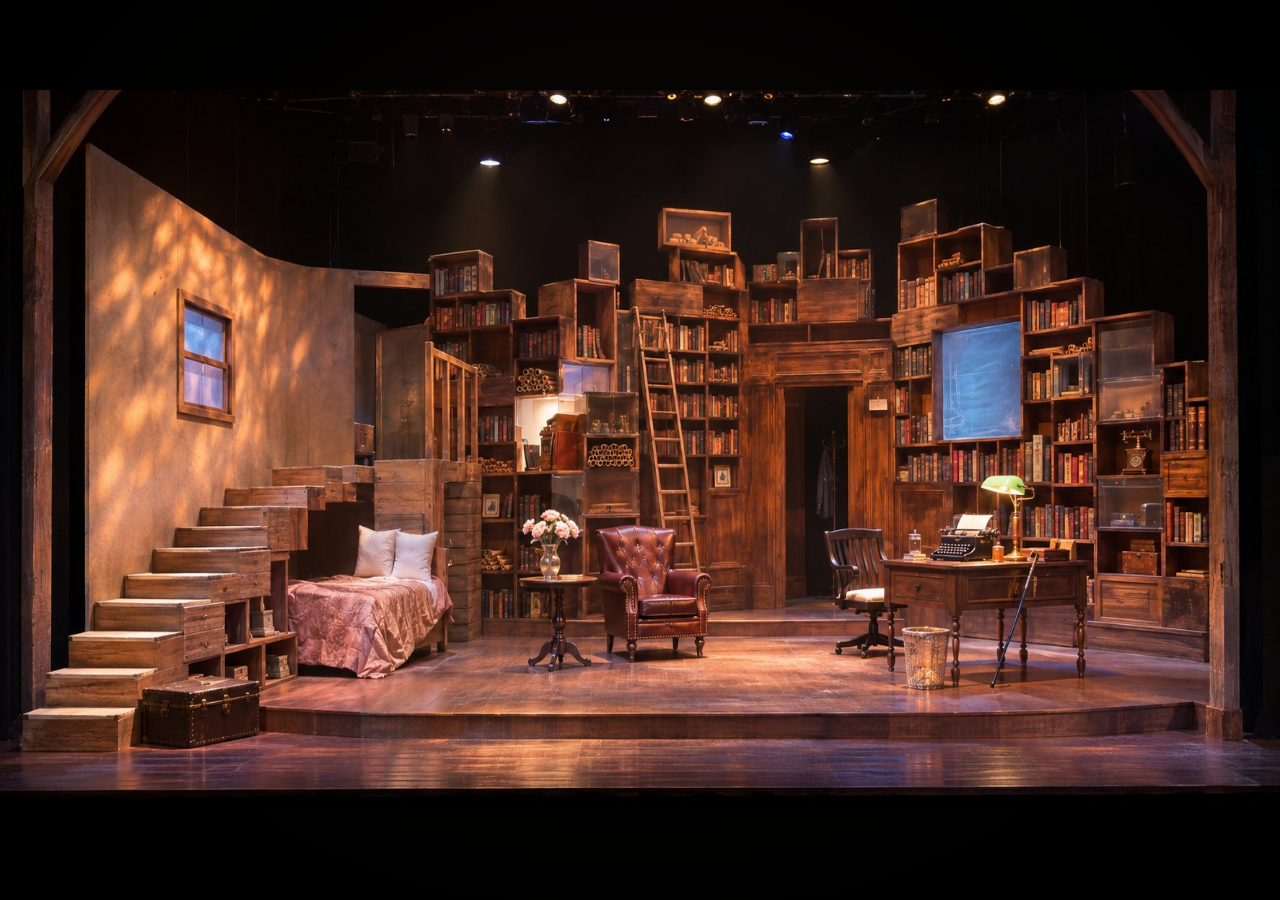
==== index.html @ aecd1854 "模块 05 废纸篓（零散幕后手记）：纸团展开动画 + 8 条手记" ====
<!DOCTYPE html>
<html lang="zh-CN">
<head>
<meta charset="UTF-8" />
<meta name="viewport" content="width=device-width, initial-scale=1.0" />
<title>Project Pineapple · 主舞台 — 《长腿叔叔》数字剧场</title>
<link rel="icon" href="data:," />
<style>
/* ============================================================
   Project Pineapple · 主舞台 Phase 2
   固定观众视角 · 16:9 · 底图 + 分层热点 + 统一模块容器
   默认画面与 Phase 1 完全一致（不改底图、构图、材质、灯光）
   ============================================================ */

* { margin: 0; padding: 0; box-sizing: border-box; }

html, body {
  width: 100%; height: 100%;
  background: #000; overflow: hidden;
  font-family: "Songti SC", "Noto Serif SC", Georgia, serif;
  -webkit-font-smoothing: antialiased;
}

#app {
  width: 100vw; height: 100vh;
  display: flex; align-items: center; justify-content: center;
  background: radial-gradient(ellipse at 50% 40%, #0a0705 0%, #000 75%);
}

#stage-viewport {
  position: relative;
  aspect-ratio: 16 / 9;
  width: min(100vw, calc(100vh * 16 / 9));
  height: min(100vh, calc(100vw * 9 / 16));
  overflow: hidden;
  background: #000;
  user-select: none;
}

/* ---------- 世界层：镜头推进的统一变换目标 ---------- */
#stage-world {
  position: absolute; inset: 0;
  transform-origin: 50% 50%;
  transition: transform 720ms cubic-bezier(.22, .61, .36, 1),
              filter 720ms ease;
  will-change: transform;
}
#stage-viewport.module-open #stage-world {
  transform: scale(1.32);
  filter: brightness(.68) saturate(.92);
}
/* 启用 2.5D 后：镜头推近交给 WebGL 着色器，避免与 CSS 缩放叠加 */
#stage-viewport.use-3d.module-open #stage-world { transform: none; }
#stage-viewport.no-3d .layer-base canvas { display: none !important; }

.layer { position: absolute; inset: 0; pointer-events: none; }
.layer-black { background: #000; }

/* ---------- L1 底图 + 2.5D 视差画布 ---------- */
.layer-base img,
.layer-base canvas {
  position: absolute; inset: 0;
  width: 100%; height: 100%; display: block;
  object-fit: fill; image-rendering: -webkit-optimize-contrast;
}
.layer-base canvas { display: none; }   /* WebGL 就绪后由 stage3d.js 显示 */

/* ---------- L2 氛围光效（极轻微，不改变整体色调） ---------- */
.ambient-flicker {
  position: absolute; inset: 0; opacity: 0;
  mix-blend-mode: screen;
  animation: lampBreath 7s ease-in-out infinite;
}
.flicker-warm {
  background: radial-gradient(ellipse 30% 40% at 78% 62%, rgba(255,190,90,.10), transparent 70%);
  animation-duration: 6.5s;
}
.flicker-lamp {
  background: radial-gradient(ellipse 26% 46% at 47% 40%, rgba(255,200,120,.07), transparent 70%);
  animation-duration: 9s; animation-delay: 2s;
}
@keyframes lampBreath { 0%, 100% { opacity: .35; } 50% { opacity: 1; } }
@media (prefers-reduced-motion: reduce) {
  .ambient-flicker { animation: none; opacity: .5; }
  #stage-world { transition-duration: 240ms; }
}

/* ---------- L3 交互热点 ---------- */
.layer-hotspots { pointer-events: auto; }
#stage-viewport.module-open .layer-hotspots { pointer-events: none; }

.hotspot {
  position: absolute; border-radius: 4px;
  background: transparent; outline: none;
  transition: background .3s ease;
}
.hotspot.passive { pointer-events: none; }         /* 预留热点，暂不可点 */
.hotspot.interactive { cursor: pointer; }
.hotspot.interactive:hover,
.hotspot.interactive:focus-visible {
  /* 极轻微反馈：无发光边框、无漂浮 */
  background: radial-gradient(ellipse at center, rgba(255,226,170,.07), transparent 72%);
}
.hotspot.interactive:focus-visible {
  box-shadow: inset 0 0 0 1px rgba(255,226,170,.22);
}

/* 调试模式 ?debug=1 */
#stage-viewport.debug .hotspot {
  background: rgba(80, 200, 255, .13);
  box-shadow: 0 0 0 1px rgba(80, 200, 255, .75);
}
#stage-viewport.debug .hotspot.interactive {
  background: rgba(120, 230, 160, .16);
  box-shadow: 0 0 0 1px rgba(120, 230, 160, .9);
}

/* ---------- 暗场遮罩 ---------- */
#stage-dim {
  position: absolute; inset: 0; z-index: 5;
  background: #050301; opacity: 0;
  transition: opacity 620ms ease;
  pointer-events: none;
}
#stage-viewport.module-open #stage-dim { opacity: .42; pointer-events: auto; }

/* ---------- 模块容器层 ---------- */
#module-layer { position: absolute; inset: 0; z-index: 6; pointer-events: none; }

/* ---------- L4 悬停标签 ---------- */
.layer-ui { pointer-events: none; z-index: 10; }
.hotspot-tooltip {
  position: absolute; padding: 5px 11px;
  background: rgba(16, 11, 6, .82);
  color: #f0dfbf; font-size: 12.5px; letter-spacing: .12em;
  border: 1px solid rgba(255, 214, 150, .22); border-radius: 3px;
  white-space: nowrap; opacity: 0;
  transform: translate(-50%, -135%);
  transition: opacity .22s ease;
}
.hotspot-tooltip.show { opacity: 1; }
.hotspot-tooltip .en {
  display: block; font-size: 9.5px; letter-spacing: .18em;
  color: rgba(240, 223, 191, .5); text-transform: uppercase; margin-top: 2px;
}
#stage-viewport.module-open .hotspot-tooltip { opacity: 0; }

/* ============================================================
   Project Pineapple · 模块容器（节目册 / 纸张语言）
   不是 Dashboard、不是 SaaS 弹窗；所有模块共用此外壳。
   ============================================================ */

.module-root {
  position: absolute; inset: 0;
  display: flex; align-items: center; justify-content: center;
  pointer-events: none;
  opacity: 0;
  transform: translateY(16px) scale(.988);
  transition: opacity 420ms ease, transform 480ms cubic-bezier(.22,.61,.36,1);
}
.module-root.visible { opacity: 1; transform: none; pointer-events: auto; }

.program-book {
  position: relative;
  width: min(760px, 82vw);
  max-height: min(78vh, 640px);
  overflow-y: auto;
  padding: 34px 42px 30px 50px;
  color: #3b2d1c;
  background:
    repeating-linear-gradient(0deg, rgba(120,90,50,.018) 0px, rgba(120,90,50,.018) 1px, transparent 1px, transparent 4px),
    linear-gradient(135deg, #f5ecd7 0%, #ecdec0 55%, #e3d2b0 100%);
  border: 1px solid #c8b28a;
  border-radius: 2px 5px 5px 2px;
  box-shadow: 0 26px 70px rgba(0,0,0,.62), inset 0 0 42px rgba(150,110,60,.13);
  font-family: "Songti SC", "Noto Serif SC", Georgia, serif;
  pointer-events: auto;
  scrollbar-width: thin;
  scrollbar-color: #b9a37c transparent;
}
.program-book::after {
  content: ""; position: absolute; top: 0; right: 0; bottom: 0; width: 3px;
  background: linear-gradient(180deg, transparent, rgba(120,90,50,.13), transparent);
  pointer-events: none;
}
.program-spine {
  position: absolute; left: 0; top: 0; bottom: 0; width: 12px;
  background: linear-gradient(90deg, rgba(90,64,34,.30), rgba(90,64,34,.05) 70%, transparent);
  border-right: 1px solid rgba(120,90,50,.18);
}

.program-head { display: flex; justify-content: space-between; align-items: baseline; }
.program-kicker { font-size: 10.5px; letter-spacing: .22em; color: #8a724c; }
.program-no { font-size: 10.5px; letter-spacing: .2em; color: #8a724c; }
.program-rule { height: 1px; background: linear-gradient(90deg, #9c8358, rgba(156,131,88,.15)); margin: 10px 0 20px; }

.program-title { font-size: 30px; font-weight: 600; letter-spacing: .1em; line-height: 1.3; }
.program-en { font-size: 11.5px; letter-spacing: .24em; text-transform: uppercase; color: #8a724c; margin-top: 4px; }
.program-loc { font-size: 12px; letter-spacing: .08em; color: #7a6240; margin-top: 16px; }
.program-summary { font-size: 14.5px; line-height: 1.95; margin: 14px 0 22px; color: #443320; }

.program-cols { display: grid; grid-template-columns: 1fr 1fr; gap: 26px; }
.program-cols h2 {
  font-size: 11px; letter-spacing: .2em; color: #8a724c; font-weight: 600;
  border-bottom: 1px solid rgba(156,131,88,.35); padding-bottom: 5px; margin-bottom: 9px;
}
.program-cols ul { list-style: none; }
.program-cols li { font-size: 12.5px; line-height: 1.9; padding-left: 13px; position: relative; }
.program-cols li::before { content: "·"; position: absolute; left: 2px; color: #9c8358; }
.program-code {
  font-family: "Courier New", monospace; font-size: 11px; line-height: 1.7;
  background: rgba(120,90,50,.07); padding: 8px 10px; border-left: 2px solid #b09a72;
  word-break: break-word; margin-bottom: 16px;
}

.program-status {
  margin-top: 24px; padding-top: 13px;
  border-top: 1px solid rgba(156,131,88,.35);
  font-size: 11.5px; letter-spacing: .06em; color: #6f5837;
  display: flex; align-items: center; gap: 8px; flex-wrap: wrap;
}
.status-dot { width: 6px; height: 6px; border-radius: 50%; background: #a8894f; display: inline-block; }
.storage-flag { margin-left: auto; color: #8a724c; font-size: 10.5px; }

.program-back {
  margin-top: 22px; padding: 9px 20px;
  background: transparent; color: #4a3820;
  border: 1px solid rgba(120,90,50,.55); border-radius: 2px;
  font-family: inherit; font-size: 13px; letter-spacing: .14em; cursor: pointer;
  transition: background .25s ease, color .25s ease;
}
.program-back small { font-size: 9.5px; letter-spacing: .12em; opacity: .55; margin-left: 8px; }
.program-back:hover { background: rgba(120,90,50,.12); }

@media (max-width: 720px) {
  .program-book { width: 90vw; padding: 26px 24px 24px 32px; }
  .program-title { font-size: 24px; }
  .program-cols { grid-template-columns: 1fr; gap: 14px; }
}

/* ============================================================
   Project Pineapple · 模块 01 · 旅行箱与演出地图（实体道具 v2）
   真实体积箱体：CSS preserve-3d 六面结构 + 程序化 SVG 材质
   设计坐标 1000 × 720，用 --k 等比缩放适配；主光源统一左上
   ============================================================ */

/* 接管容器：入场 / 退场动画由 .atlas-scene 自己负责，避免双重淡入 */
.module-root.atlas-root {
  display: block; pointer-events: auto;
  opacity: 1; transform: none; transition: none;
}

.atlas-root .atlas-scene {
  position: absolute; inset: 0; overflow: hidden;
  background: #0a0603;
  opacity: 0; transform: scale(1.03);
  transition: opacity 460ms ease, transform 620ms cubic-bezier(.22,.61,.36,1);
}
.atlas-root.visible .atlas-scene { opacity: 1; transform: none; }

/* ============================================================
   阶段 A · 镜头推近：背景从舞台全景平滑推向旅行箱特写
   （初始构图 = 舞台原画面，transition 推到箱子中心放大构图）
   ============================================================ */
.atlas-backdrop { position: absolute; inset: 0; overflow: hidden; }
.atlas-backdrop img {
  position: absolute; left: 0; top: 0; width: 100%; height: 100%;
  object-fit: fill;
  transform: scale(1);
  filter: blur(1.5px) brightness(.82) saturate(1.02);
  transition: transform 1750ms cubic-bezier(.32,.72,.16,1),
              filter 1400ms ease;
  will-change: transform;
}
.atlas-backdrop.zoom img {
  transform: var(--tz, scale(7.5) translate(35%, -36.5%));
  filter: blur(5px) brightness(.55) saturate(1.05);
}
.atlas-vignette {
  position: absolute; inset: 0; pointer-events: none;
  background:
    radial-gradient(ellipse 66% 58% at 50% 52%, rgba(255,196,128,.10), transparent 70%),
    radial-gradient(ellipse 88% 84% at 50% 50%, transparent 40%, rgba(4,2,1,.86) 100%);
}

/* ---------- 舞台（设计坐标系） ---------- */
.atlas-stage {
  --k: 1;
  position: absolute; left: 50%; top: 50%;
  width: 1000px; height: 720px;
  transform: translate(-50%,-50%) scale(var(--k));
  transform-origin: 50% 50%;
  perspective: 1500px;
  transform-style: preserve-3d;
}

/* ============================================================
   旅行箱
   trunk: left 190, top 230, w 620, h 410（atlas-stage 坐标）
   铰链线 y = 230 + 192 = 422；箱身 422..640；深 190（z ±95）
   ============================================================ */
.trunk {
  position: absolute; left: 190px; top: 230px;
  width: 620px; height: 410px;
  transform-style: preserve-3d;
  cursor: pointer;
  opacity: 0;
  transition: opacity 900ms ease 400ms;
}
.atlas-stage.in .trunk { opacity: 1; }

/* ---------- 接地软阴影 ---------- */
.trunk-shadow {
  position: absolute; left: -36px; bottom: -26px; width: 692px; height: 56px;
  background: radial-gradient(ellipse 50% 50% at 50% 50%, rgba(0,0,0,.78), rgba(0,0,0,0) 72%);
  filter: blur(6px);
  transform: translateZ(-60px);
  transition: transform 900ms ease, opacity 900ms ease;
}
.trunk.opening .trunk-shadow { transform: translateZ(-60px) scaleX(1.05); opacity: .85; }

/* 盖翻起时投在箱后下方的软影 */
.lid-shadow {
  position: absolute; left: 40px; top: 200px; width: 540px; height: 40px;
  background: radial-gradient(ellipse 50% 50% at 50% 50%, rgba(0,0,0,.6), rgba(0,0,0,0) 70%);
  filter: blur(8px);
  transform: translateZ(-88px);
  opacity: 0; transition: opacity 1200ms ease;
  pointer-events: none;
}
.trunk.opening .lid-shadow { opacity: .6; }

/* ============================================================
   箱体真六面结构（.trunk-shell 微转，露出侧壁与顶面）
   ============================================================ */
.trunk-shell {
  position: absolute; inset: 0;
  transform-style: preserve-3d;
  transform: rotateY(5deg) rotateX(-3deg);
  transform-origin: 50% 55%;
}
/* 解锁瞬间箱体受力的轻微抖动 */
.trunk-shell.strain { animation: shellStrain 380ms ease; }
@keyframes shellStrain {
  0%   { transform: rotateY(5deg) rotateX(-3deg); }
  30%  { transform: rotateY(6.1deg) rotateX(-3.4deg) translateY(1.5px); }
  60%  { transform: rotateY(4.4deg) rotateX(-2.7deg) translateY(.5px); }
  100% { transform: rotateY(5deg) rotateX(-3deg); }
}

/* 箱身前面板（z = +95） */
.trunk-body {
  position: absolute; left: 0; top: 192px; width: 620px; height: 218px;
  transform: translateZ(95px);
}
.trunk-body svg, .trunk-lid svg, .t-side-l svg, .t-side-r svg,
.t-in-back svg, .t-in-l svg, .t-in-r svg, .t-in-floor svg,
.lid-hasp svg {
  position: absolute; inset: 0; width: 100%; height: 100%; display: block;
}

/* 左右外壁（x = 0 / 620 平面） */
.t-side-l {
  position: absolute; left: 0; top: 192px; width: 190px; height: 218px;
  transform-origin: left center;
  transform: translateZ(-95px) rotateY(-90deg);
}
.t-side-r {
  position: absolute; left: 430px; top: 192px; width: 190px; height: 218px;
  transform-origin: right center;
  transform: translateZ(-95px) rotateY(90deg);
}

/* ---------- 箱内衬里（四壁 + 底面，真实箱内纵深） ---------- */
.t-in-back {
  position: absolute; left: 12px; top: 200px; width: 596px; height: 198px;
  transform: translateZ(-83px);
}
.t-in-l {
  position: absolute; left: 12px; top: 200px; width: 166px; height: 198px;
  transform-origin: left center;
  transform: translateZ(83px) rotateY(90deg);
}
.t-in-r {
  position: absolute; left: 442px; top: 200px; width: 166px; height: 198px;
  transform-origin: right center;
  transform: translateZ(83px) rotateY(-90deg);
}
.t-in-floor {
  position: absolute; left: 12px; top: 404px; width: 596px; height: 166px;
  transform-origin: top center;
  transform: translateZ(83px) rotateX(-90deg);
}
/* 开盖后箱内透出的暖光（静态叠加，随开盖渐显） */
.cav-light {
  position: absolute; left: 12px; top: 200px; width: 596px; height: 198px;
  transform: translateZ(-80px);
  background: radial-gradient(ellipse 70% 60% at 50% 30%, rgba(255,208,150,.34), transparent 75%);
  opacity: 0; transition: opacity 1300ms ease;
  pointer-events: none;
}
.trunk.opening .cav-light { opacity: 1; }

/* ---------- 箱盖：绕铰链线（组底边）翻转，双面结构 ---------- */
.trunk-lid {
  position: absolute; left: 0; top: 0; width: 620px; height: 192px;
  transform-origin: 50% 100% -95px;   /* 铰链轴 = 箱口后上棱 */
  transform: translateZ(3px) rotateX(0deg);
  transform-style: preserve-3d;
  transition: transform 1050ms cubic-bezier(.55,.06,.68,.19);   /* 合盖：重力加速感 */
  will-change: transform;
}
/* 开盖：阻尼 + 轻微回弹（先快、过冲、落定 112°，后仰露出全部箱口） */
@keyframes lidOpen {
  0%   { transform: translateZ(3px) rotateX(0deg); }
  55%  { transform: translateZ(3px) rotateX(97deg); }
  76%  { transform: translateZ(3px) rotateX(119deg); }
  100% { transform: translateZ(3px) rotateX(112deg); }
}
.trunk.opening .trunk-lid { animation: lidOpen 1500ms cubic-bezier(.3,.62,.3,1) forwards; }

.lid-face, .lid-face-lining {
  position: absolute; left: 0; top: 42px; width: 620px; height: 150px;
  transform: translateZ(95px);
  backface-visibility: hidden; -webkit-backface-visibility: hidden;
}
.lid-face-lining { transform: translateZ(95px) rotateY(180deg); }
.lid-top-outer {
  position: absolute; left: 0; top: 42px; width: 620px; height: 178px;
  transform-origin: top center;
  transform: translateZ(83px) rotateX(-90deg);
  backface-visibility: hidden; -webkit-backface-visibility: hidden;
}
.lid-top-inner {
  position: absolute; left: 0; top: 42px; width: 620px; height: 178px;
  transform-origin: top center;
  transform: translateZ(83px) rotateX(-90deg) rotateY(180deg);
  backface-visibility: hidden; -webkit-backface-visibility: hidden;
}

/* 黄铜搭扣：独立 3D 面板，绕顶端转轴翻起（解锁由用户点击触发） */
.lid-hasp {
  position: absolute; left: 272px; top: 118px; width: 76px; height: 74px;
  transform-origin: 50% 12px;
  transform: translateZ(99px) rotateX(0deg);
  transition: transform 560ms cubic-bezier(.34,1.3,.4,1);
}
.trunk.unlatching .lid-hasp { transform: translateZ(99px) rotateX(-112deg); }

/* 黄铜铰链筒（转轴本体，开盖时静止） */
.hinge {
  position: absolute; top: 185px; width: 64px; height: 13px;
  border-radius: 7px;
  background: linear-gradient(180deg, #f2dc9a 0%, #c9a35c 34%, #8a6a2f 62%, #5c451c 100%);
  box-shadow: inset 0 1.5px 2px rgba(255,236,180,.7), inset 0 -2px 3px rgba(0,0,0,.5),
              0 2px 4px rgba(0,0,0,.45);
}
.hinge.h1 { left: 58px; transform: translateZ(2px); }
.hinge.h2 { left: 278px; transform: translateZ(2px); }
.hinge.h3 { left: 498px; transform: translateZ(2px); }

/* 皮带铜扣（SVG 内 group，解锁时弹开） */
.buckle {
  transform-box: fill-box; transform-origin: center;
  transition: transform 480ms cubic-bezier(.3,1.6,.5,1);
}
.trunk.unlatching .buckle { transform: translateY(7px) rotate(8deg); }

/* 锁扣点击区（透明热点，覆盖锁座 + 搭扣） */
.lock-hit {
  position: absolute; left: 258px; top: 118px; width: 104px; height: 180px;
  transform: translateZ(118px);
  cursor: pointer;
  border-radius: 10px;
}
.lock-hit::after {           /* hover 时的轻微提亮，不夸张发光 */
  content: ""; position: absolute; inset: 0; border-radius: 10px;
  background: radial-gradient(ellipse 60% 45% at 50% 40%, rgba(255,224,160,.14), transparent 75%);
  opacity: 0; transition: opacity .25s ease;
}
.lock-hit:hover::after { opacity: 1; }

/* ============================================================
   折叠地图：9 张独立折页（3×3），中国旅行地图（官方底图）
   折叠态整叠躺在箱内；lift 提出箱口；out 展开放大至画面
   ============================================================ */
.map-layer {
  position: absolute; left: 0; top: 0; width: 1170px; height: 600px;
  transform-style: preserve-3d;
  transform-origin: 0 0;
  transform: translateZ(6px) translate(228px, 118px) scale(.42);
  transition: transform 760ms cubic-bezier(.34,.6,.3,1);
  will-change: transform;
  cursor: pointer;
}
.map-layer.lift {
  transform: translateZ(115px) translate(228px, 88px) scale(.46);
}
.map-layer.lift.out {
  transform: translateZ(160px) translate(-111px, -92px) scale(.72);
  transition: transform 1650ms cubic-bezier(.3,.72,.24,1);
  cursor: default;
}

.map-grid {
  position: absolute; left: 0; top: 0; width: 1170px; height: 600px;
  transform-style: preserve-3d;
  transform-origin: 50% 50%;
  transform: rotateX(-14deg);   /* 折叠整叠斜靠箱内，顶面朝观众探出箱口 */
  transition: transform 1600ms cubic-bezier(.32,.78,.22,1);
  will-change: transform;
}
.map-grid.unfolded { transform: rotateX(0deg); }
/* 开盖后镜头微微下压，箱内纸叠与衬里尽收眼底 */
.trunk.opening .trunk-shell { transform: rotateY(5deg) rotateX(-6.5deg); }
/* 展开专注看地图时，箱体撤掉开盖视角，纸面端端正正对着观众
   （必须写在 opening 规则之后，同特异性下后者生效） */
.trunk.unfold-view .trunk-shell { transform: none; }

/* 单张折页 */
.map-sheet {
  position: absolute;
  width: 390px; height: 200px;
  transform-style: preserve-3d;
  transform: translate3d(var(--fx), var(--fy), var(--fz)) rotateY(180deg) rotateZ(var(--fr));
  transition: transform 880ms cubic-bezier(.36,.66,.26,1);
  transition-delay: var(--db);   /* 收拢：反序依次折回 */
  will-change: transform;
}
.map-grid.unfolded .map-sheet {
  transform: translate3d(0,0,0) rotateY(0deg) rotateZ(0deg);
  transition-delay: var(--d);    /* 展开：左上 → 右下逐张翻平 */
  pointer-events: none;
}

.map-sheet .sheet-front,
.map-sheet .sheet-back {
  position: absolute; inset: 0;
  backface-visibility: hidden; -webkit-backface-visibility: hidden;
}
/* WebKit 在多层 preserve-3d 嵌套下 backface 判定会失灵（computed transform
   已到终值、像素仍是背面）：用真实 z 偏移把正/背两面物理分开，绕过判定 */
.sheet-front {
  transform: translateZ(.4px);
  background-size: 1170px 600px;
  box-shadow: inset 0 0 0 1px rgba(90,60,26,.22),
              inset 2px 0 6px rgba(90,55,20,.10), inset -2px 0 6px rgba(90,55,20,.10);
}
/* 展开后拼成整张纸：去掉每张折页的描边与缝影，只留纸面自身的折痕 */
.map-grid.unfolded .sheet-front {
  box-shadow: none;
}
/* 纸背：纤维 + 微黄 + 局部 aging，折起时朝上 */
.sheet-back {
  transform: translateZ(-.4px) rotateY(180deg);
  background:
    radial-gradient(ellipse 120% 90% at 30% 20%, rgba(255,244,214,.5), transparent 60%),
    repeating-linear-gradient(94deg, rgba(120,90,50,.05) 0 2px, transparent 2px 5px),
    repeating-linear-gradient(2deg, rgba(120,90,50,.045) 0 1px, transparent 1px 4px),
    linear-gradient(135deg, #e2cf9f 0%, #d5bc8a 55%, #c3a671 100%);
  box-shadow: inset 0 0 0 1px rgba(110,80,40,.25), inset 0 0 26px rgba(120,85,40,.16);
}
/* 折叠态纸叠投到箱内的软影 */
.map-sheet .sheet-back::after {
  content: ""; position: absolute; inset: -2px;
  background: linear-gradient(180deg, rgba(0,0,0,.30), rgba(0,0,0,.05) 30%, rgba(0,0,0,.22));
  opacity: .8;
}

/* 城市图钉命中由 JS 在纸面上就近计算（展开态整面可点） */

/* 展开后地图落在画面上的软影 */
.map-layer::after {
  content: ""; position: absolute; left: 6%; right: 6%; bottom: -30px; height: 40px;
  background: radial-gradient(ellipse 50% 50% at 50% 50%, rgba(0,0,0,.5), transparent 70%);
  filter: blur(9px);
  opacity: 0; transition: opacity 900ms ease;
  pointer-events: none;
}
.map-layer.lift.out::after { opacity: 1; }

/* ---------- 提示 / 操作 ---------- */
.atlas-hint {
  position: absolute; left: 50%; bottom: 4.4%; transform: translateX(-50%);
  margin: 0; padding: 7px 18px;
  color: #e8d5b2; font-size: 13px; letter-spacing: .16em;
  background: rgba(14,9,5,.62); border: 1px solid rgba(255,214,150,.16); border-radius: 3px;
  opacity: 0; transition: opacity .4s ease; pointer-events: none;
  white-space: nowrap;
}
.atlas-hint.show { opacity: 1; }

.atlas-fold {
  position: absolute; right: 3.2%; bottom: 4.4%;
  padding: 8px 18px; background: transparent; color: #e8d5b2;
  border: 1px solid rgba(232,213,178,.4); border-radius: 2px;
  font-family: inherit; font-size: 12.5px; letter-spacing: .14em; cursor: pointer;
  transition: background .25s ease;
}
.atlas-fold:hover { background: rgba(232,213,178,.12); }

.atlas-back {
  position: absolute; left: 3.2%; bottom: 4.4%;
  padding: 8px 18px; background: transparent; color: #e8d5b2;
  border: 1px solid rgba(232,213,178,.4); border-radius: 2px;
  font-family: inherit; font-size: 12.5px; letter-spacing: .14em; cursor: pointer;
  transition: background .25s ease;
}
.atlas-back:hover { background: rgba(232,213,178,.12); }
.atlas-back small { font-size: 9.5px; opacity: .55; margin-left: 8px; }

/* ---------- 城市场记卡（节目册纸质语言） ---------- */
.atlas-card {
  position: absolute; right: 3.4%; top: 50%; transform: translateY(-46%) translateX(26px);
  width: min(340px, 34vw); max-height: 74vh; overflow-y: auto;
  padding: 24px 26px 22px 30px;
  color: #3b2d1c;
  background:
    repeating-linear-gradient(0deg, rgba(120,90,50,.02) 0 1px, transparent 1px 4px),
    linear-gradient(135deg, #f5ecd7 0%, #ecdec0 55%, #e3d2b0 100%);
  border: 1px solid #c8b28a; border-radius: 2px 5px 5px 2px;
  box-shadow: 0 24px 60px rgba(0,0,0,.6), inset 0 0 34px rgba(150,110,60,.12);
  font-family: "Songti SC","Noto Serif SC",Georgia,serif;
  opacity: 0; transition: opacity 320ms ease, transform 420ms cubic-bezier(.22,.61,.36,1);
  scrollbar-width: thin; scrollbar-color: #b9a37c transparent;
}
.atlas-card.show { opacity: 1; transform: translateY(-50%) translateX(0); }
.card-head { display: flex; justify-content: space-between; align-items: baseline; }
.card-kicker, .card-no { font-size: 9.5px; letter-spacing: .2em; color: #8a724c; }
.card-title { font-size: 26px; font-weight: 600; letter-spacing: .1em; margin-top: 8px; }
.card-en { font-size: 10.5px; letter-spacing: .18em; text-transform: uppercase; color: #8a724c; margin: 2px 0 14px; }
.card-list { list-style: none; border-top: 1px solid rgba(156,131,88,.4); }
.card-list li { position: relative; padding: 9px 22px 9px 2px; border-bottom: 1px solid rgba(156,131,88,.22); }
.card-list .row-main { display: flex; justify-content: space-between; gap: 10px; font-size: 14px; }
.card-list .row-date { font-size: 11px; color: #8a724c; letter-spacing: .06em; white-space: nowrap; }
.card-list .row-venue { font-size: 12px; color: #6f5837; margin-top: 2px; }
.card-list .row-notes { font-size: 11.5px; color: #7a6240; margin-top: 3px; line-height: 1.7; }
.card-list .card-empty { font-size: 12.5px; color: #8a724c; padding: 14px 2px; }
.row-del {
  position: absolute; right: 0; top: 50%; transform: translateY(-50%);
  width: 20px; height: 20px; line-height: 18px; text-align: center;
  background: transparent; border: 1px solid rgba(120,90,50,.3); border-radius: 50%;
  color: #8a724c; font-size: 13px; cursor: pointer; opacity: 0;
  transition: opacity .2s ease, background .2s ease; padding: 0;
}
.card-list li:hover .row-del { opacity: 1; }
.row-del:hover { background: rgba(120,90,50,.14); }
.card-form { margin-top: 16px; display: grid; gap: 7px; }
.card-form input {
  width: 100%; padding: 7px 10px; font-family: inherit; font-size: 12.5px;
  color: #3b2d1c; background: rgba(255,252,244,.6);
  border: 1px solid rgba(120,90,50,.4); border-radius: 2px;
}
.card-form input::placeholder { color: #a8916b; }
.card-form button {
  margin-top: 4px; padding: 8px 0; font-family: inherit; font-size: 12.5px;
  letter-spacing: .14em; color: #4a3820; background: transparent;
  border: 1px solid rgba(120,90,50,.55); border-radius: 2px; cursor: pointer;
  transition: background .25s ease;
}
.card-form button:hover { background: rgba(120,90,50,.12); }

/* ============================================================
   观演足迹热力地图（v3.2）
   ------------------------------------------------------------
   省份分级填充与演出城市图钉由统一数据源按年份动态计算后，直接
   「印」进 9 张折页共用的 1170×600 纸面位图（见 atlas.js
   composeMapSVG）：颜色随折页一起翻折，与底图同为一个图像层，
   既不会出现「双层错位」，也不存在叠加层在 CSS 3D 变换上下文里
   DOM 正常、像素却不渲染的内核差异。
   省份 / 城市命中由 JS 用 Path2D 在纸面坐标上几何计算，与渲染无关。
   其余 UI 都是「摊在桌上的纸质档案」：票签、藏书票、节目册内页、
   票根、记录便笺 —— 不是现代数据大屏。
   ============================================================ */

/* ---------- 悬停提示（小纸签） ---------- */
.heat-tooltip {
  position: absolute; z-index: 30; min-width: 132px; max-width: 220px;
  padding: 9px 13px 10px;
  color: #3b2a17;
  background: linear-gradient(135deg, #f6ecd4 0%, #e6d3ab 100%);
  border: 1px solid rgba(120, 86, 44, .58); border-radius: 2px 3px 3px 2px;
  box-shadow: 0 10px 26px rgba(0, 0, 0, .52);
  font-family: "Songti SC", "Noto Serif SC", Georgia, serif;
  opacity: 0; visibility: hidden; pointer-events: none;
  transform: translateY(6px);
  transition: opacity 180ms ease, transform 180ms ease, visibility 180ms;
}
.heat-tooltip.on { opacity: 1; visibility: visible; transform: none; }
.heat-tooltip strong { display: block; font-size: 15px; letter-spacing: .1em; }
.heat-tooltip span { display: block; font-size: 12px; color: #7a3a20; margin-top: 3px; }
.heat-tooltip small { display: block; font-size: 10px; color: #8a724c; margin-top: 5px; letter-spacing: .05em; }

/* ---------- 年份票签 ---------- */
.year-axis {
  position: absolute; left: 50%; top: 3.2%; z-index: 12;
  display: flex; align-items: center; gap: 8px;
  transform: translateX(-50%) translateY(-8px);
  opacity: 0; visibility: hidden; pointer-events: none;
  transition: opacity 400ms ease 140ms, transform 400ms ease 140ms, visibility 400ms;
}
.year-axis.on { opacity: 1; visibility: visible; pointer-events: auto; transform: translateX(-50%); }
.ya-label { font-size: 10.5px; letter-spacing: .22em; color: #e8d5b2; opacity: .78; margin-right: 6px; }
.year-tab {
  position: relative; min-width: 64px; padding: 6px 13px 8px;
  font-family: "Songti SC", "Noto Serif SC", Georgia, serif;
  font-size: 13px; letter-spacing: .08em; color: #d9c49c;
  background: rgba(24, 15, 8, .64);
  border: 1px solid rgba(232, 213, 178, .30); border-radius: 2px;
  cursor: pointer; transition: background 220ms ease, color 220ms ease, border-color 220ms ease;
}
.year-tab::after {
  content: ""; position: absolute; left: 4px; right: 4px; bottom: 2px; height: 2px;
  background: radial-gradient(circle, rgba(232, 213, 178, .3) 0 1px, transparent 1.2px) 0 0 / 6px 2px repeat-x;
}
.year-tab small { font-size: 9.5px; opacity: .62; margin-left: 3px; }
.year-tab:hover { background: rgba(80, 52, 26, .85); color: #f6e6c4; }
.year-tab.on {
  background: linear-gradient(135deg, #e8d7b0, #d6bc8e);
  color: #3b2a17; border-color: #b99a68;
}
.year-tab.on::after { background: radial-gradient(circle, rgba(90, 60, 30, .35) 0 1px, transparent 1.2px) 0 0 / 6px 2px repeat-x; }

/* ---------- 五级色阶藏书票 ---------- */
.heat-legend {
  position: absolute; right: 3.2%; bottom: 11%; z-index: 12; width: 200px;
  padding: 15px 17px 14px;
  color: #3b2d1c;
  background:
    repeating-linear-gradient(0deg, rgba(120, 90, 50, .02) 0 1px, transparent 1px 4px),
    linear-gradient(135deg, #f4ead3 0%, #e4d1aa 100%);
  border: 1px solid #c3a879; border-radius: 2px 4px 4px 2px;
  box-shadow: 0 18px 40px rgba(0, 0, 0, .55), inset 0 0 26px rgba(150, 110, 60, .12);
  font-family: "Songti SC", "Noto Serif SC", Georgia, serif;
  opacity: 0; visibility: hidden; pointer-events: none;
  transform: translateY(10px);
  transition: opacity 400ms ease 160ms, transform 400ms ease 160ms, visibility 400ms;
}
.heat-legend.on { opacity: 1; visibility: visible; pointer-events: auto; transform: none; }
.lg-head {
  display: flex; justify-content: space-between; align-items: baseline;
  font-size: 11.5px; letter-spacing: .18em;
  border-bottom: 1px solid rgba(120, 90, 50, .38); padding-bottom: 7px;
}
.lg-head strong { font: 600 19px Georgia, serif; color: #7a3a20; letter-spacing: 0; }
.lg-sub { font-size: 10.5px; color: #8a724c; margin: 8px 0 11px; line-height: 1.6; }
.lg-scale { list-style: none; margin: 0; padding: 0; display: grid; gap: 5px; }
.lg-scale li { display: flex; align-items: center; gap: 9px; font-size: 11.5px; }
.lg-scale i { width: 22px; height: 12px; border: 1px solid rgba(90, 60, 30, .45); flex: none; }
.lg-foot {
  margin-top: 11px; padding-top: 8px; font-size: 10px; color: #8a724c;
  border-top: 1px dashed rgba(120, 90, 50, .38); letter-spacing: .04em;
}

/* ---------- 工具纸签 ---------- */
.atlas-toolbar {
  position: absolute; left: 3.2%; top: 3.2%; z-index: 12;
  display: flex; align-items: center; gap: 8px;
  opacity: 0; visibility: hidden; pointer-events: none;
  transition: opacity 400ms ease 140ms, visibility 400ms;
}
.atlas-toolbar.on { opacity: 1; visibility: visible; pointer-events: auto; }
.atlas-toolbar button {
  padding: 6px 12px; font-family: "Songti SC", "Noto Serif SC", Georgia, serif;
  font-size: 11.5px; letter-spacing: .1em; color: #e8d5b2;
  background: rgba(24, 15, 8, .64);
  border: 1px solid rgba(232, 213, 178, .30); border-radius: 2px;
  cursor: pointer; transition: background 220ms ease, color 220ms ease;
}
.atlas-toolbar button:hover { background: rgba(80, 52, 26, .85); }
.atlas-toolbar button.danger { color: #f0b49a; border-color: rgba(200, 90, 60, .65); }
.atlas-toolbar .pending-badge { color: #f0c08a; border-color: rgba(200, 140, 60, .6); }

/* ---------- 省份档案（节目册内页） ---------- */
.atlas-panel {
  position: absolute; right: 2.6%; top: 11%; z-index: 18;
  width: min(330px, 32vw); max-height: 76vh; overflow-y: auto;
  padding: 22px 24px 22px 28px;
  color: #3b2d1c;
  background:
    repeating-linear-gradient(0deg, rgba(120, 90, 50, .02) 0 1px, transparent 1px 4px),
    linear-gradient(135deg, #f5ecd7 0%, #ecdec0 55%, #e3d2b0 100%);
  border: 1px solid #c8b28a; border-radius: 2px 5px 5px 2px;
  box-shadow: 0 24px 60px rgba(0, 0, 0, .6), inset 0 0 34px rgba(150, 110, 60, .12);
  font-family: "Songti SC", "Noto Serif SC", Georgia, serif;
  opacity: 0; visibility: hidden; pointer-events: none;
  transform: translateX(26px);
  transition: opacity 320ms ease, transform 420ms cubic-bezier(.22, .61, .36, 1), visibility 320ms;
  scrollbar-width: thin; scrollbar-color: #b9a37c transparent;
}
.atlas-panel.on { opacity: 1; visibility: visible; pointer-events: auto; transform: none; }
.pn-head { display: flex; justify-content: space-between; align-items: center; }
.pn-kicker { font-size: 9.5px; letter-spacing: .2em; color: #8a724c; }
.pn-x, .tk-x, .ed-x {
  width: 22px; height: 22px; line-height: 19px; text-align: center; padding: 0;
  background: transparent; border: 1px solid rgba(120, 90, 50, .34); border-radius: 50%;
  color: #8a724c; font-size: 14px; cursor: pointer; transition: background 200ms ease;
}
.pn-x:hover, .tk-x:hover, .ed-x:hover { background: rgba(120, 90, 50, .14); }
.pn-title { font-size: 25px; font-weight: 600; letter-spacing: .12em; margin: 9px 0 6px; }
.pn-meta { display: flex; align-items: center; gap: 8px; font-size: 11.5px; color: #7a6240; letter-spacing: .06em; }
.pn-meta i { width: 16px; height: 12px; border: 1px solid rgba(90, 60, 30, .45); display: inline-block; flex: none; }
.pn-rule { height: 1px; background: linear-gradient(90deg, #9c8358, rgba(156, 131, 88, .12)); margin: 13px 0 15px; }
.pn-city { margin-bottom: 16px; }
.pn-city.focus { background: rgba(160, 120, 70, .10); padding-left: 8px; margin-left: -8px; }
.pn-city h3 {
  font-size: 13px; letter-spacing: .1em; color: #5a3c20; font-weight: 600;
  border-bottom: 1px solid rgba(156, 131, 88, .3); padding-bottom: 5px; margin-bottom: 4px;
}
.pn-city h3 small { font-size: 10px; color: #8a724c; font-weight: 400; margin-left: 6px; }
.pn-city ul, .pn-pending { list-style: none; margin: 0; padding: 0; }
.pn-row {
  width: 100%; display: flex; align-items: baseline; gap: 9px;
  padding: 7px 2px; text-align: left; font-family: inherit;
  background: transparent; border: 0; border-bottom: 1px solid rgba(156, 131, 88, .2);
  cursor: pointer; transition: background 200ms ease;
}
.pn-row:hover { background: rgba(160, 120, 70, .12); }
.pn-date { font: 500 10.5px Georgia, serif; color: #8a724c; white-space: nowrap; letter-spacing: .04em; }
.pn-show { flex: 1; font-size: 13px; color: #3b2d1c; }
.pn-arrow { color: #9c8358; font-size: 14px; white-space: nowrap; }
.pn-empty { font-size: 12.5px; color: #8a724c; line-height: 1.9; padding: 10px 0; }
.pn-add {
  width: 100%; margin-top: 10px; padding: 8px 0;
  font-family: inherit; font-size: 12px; letter-spacing: .12em; color: #4a3820;
  background: transparent; border: 1px dashed rgba(120, 90, 50, .5); border-radius: 2px;
  cursor: pointer; transition: background 220ms ease;
}
.pn-add:hover { background: rgba(120, 90, 50, .1); }

/* ---------- 票根（照片 + 骑缝线 + 票夹原文） ---------- */
.atlas-ticket {
  position: absolute; left: 50%; top: 50%; z-index: 24;
  width: min(640px, 78vw); max-height: 86vh; overflow-y: auto;
  padding: 20px 22px 18px;
  color: #3b2d1c;
  background:
    repeating-linear-gradient(0deg, rgba(120, 90, 50, .018) 0 1px, transparent 1px 4px),
    linear-gradient(135deg, #f6edd6 0%, #ecdab7 58%, #e2cda4 100%);
  border: 1px solid #c3a879; border-radius: 2px;
  box-shadow: 0 30px 76px rgba(0, 0, 0, .66), inset 0 0 40px rgba(150, 110, 60, .12);
  font-family: "Songti SC", "Noto Serif SC", Georgia, serif;
  opacity: 0; visibility: hidden; pointer-events: none;
  transform: translate(-50%, -46%) scale(.97);
  transition: opacity 300ms ease, transform 380ms cubic-bezier(.22, .61, .36, 1), visibility 300ms;
  scrollbar-width: thin; scrollbar-color: #b9a37c transparent;
}
.atlas-ticket.on { opacity: 1; visibility: visible; pointer-events: auto; transform: translate(-50%, -50%) scale(1); }
.atlas-ticket::after {
  content: ""; position: absolute; left: 0; right: 0; bottom: -1px; height: 8px;
  background: radial-gradient(circle at 5px 0, transparent 0 4px, #e6d3ab 4.5px) 0 0 / 10px 8px repeat-x;
  pointer-events: none;
}
.tk-head { display: flex; justify-content: space-between; align-items: center; margin-bottom: 14px; }
.tk-kicker { font-size: 9.5px; letter-spacing: .22em; color: #8a724c; }
.tk-body { display: grid; grid-template-columns: 42% 1fr; gap: 18px; }
.tk-photo {
  position: relative; min-height: 236px; overflow: hidden;
  background: #d9c49c; border: 1px solid rgba(120, 90, 50, .42);
  display: flex; align-items: center; justify-content: center;
}
.tk-photo img { width: 100%; height: 100%; max-height: 320px; object-fit: cover; display: block; }
.tk-noimg { font-size: 12px; color: #8a724c; letter-spacing: .1em; }
.tk-stub-no {
  position: absolute; left: 8px; bottom: 7px;
  font: 500 9.5px Georgia, serif; letter-spacing: .12em; color: #f6ecd4;
  text-shadow: 0 1px 4px rgba(0, 0, 0, .85);
}
.tk-info { padding-left: 18px; border-left: 1px dashed rgba(120, 90, 50, .5); }
.tk-date { font: 500 12px Georgia, serif; letter-spacing: .14em; color: #8a724c; }
.tk-show { font-size: 22px; font-weight: 600; letter-spacing: .06em; margin: 8px 0 5px; line-height: 1.35; }
.tk-loc { font-size: 12px; color: #6f5837; letter-spacing: .1em; }
.tk-rule { height: 1px; background: linear-gradient(90deg, #9c8358, rgba(156, 131, 88, .1)); margin: 13px 0 11px; }
.tk-raw { font-size: 11.5px; color: #7a6240; line-height: 1.7; margin-bottom: 10px; }
.tk-notes p { font-size: 13px; color: #443320; line-height: 1.9; margin: 0 0 6px; }
.tk-notes .tk-muted { font-size: 12px; color: #9a8460; font-style: italic; }
.tk-source { margin-top: 12px; font-size: 10px; color: #8a724c; letter-spacing: .06em; }
.tk-foot {
  display: flex; align-items: center; gap: 10px; margin-top: 18px;
  padding-top: 12px; border-top: 1px dashed rgba(120, 90, 50, .4);
}
.tk-foot button {
  padding: 7px 14px; font-family: inherit; font-size: 12px; letter-spacing: .1em;
  color: #4a3820; background: transparent; border: 1px solid rgba(120, 90, 50, .55);
  border-radius: 2px; cursor: pointer; transition: background 220ms ease;
}
.tk-foot button:hover { background: rgba(120, 90, 50, .12); }
.tk-foot button.danger { color: #a33b26; border-color: rgba(163, 59, 38, .6); }
.tk-perf { margin-left: auto; font-size: 10px; color: #9a8460; letter-spacing: .08em; }

/* ---------- 记录便笺（新增 / 编辑） ---------- */
.atlas-editor {
  position: absolute; left: 50%; top: 50%; z-index: 28;
  width: min(480px, 74vw); max-height: 84vh; overflow-y: auto;
  padding: 22px 26px 20px;
  color: #3b2d1c;
  background:
    repeating-linear-gradient(0deg, rgba(120, 90, 50, .02) 0 1px, transparent 1px 4px),
    linear-gradient(135deg, #f5ecd7 0%, #e9d8b4 100%);
  border: 1px solid #c3a879; border-radius: 2px;
  box-shadow: 0 28px 70px rgba(0, 0, 0, .64), inset 0 0 32px rgba(150, 110, 60, .12);
  font-family: "Songti SC", "Noto Serif SC", Georgia, serif;
  opacity: 0; visibility: hidden; pointer-events: none;
  transform: translate(-50%, -48%) scale(.98);
  transition: opacity 300ms ease, transform 380ms cubic-bezier(.22, .61, .36, 1), visibility 300ms;
  scrollbar-width: thin; scrollbar-color: #b9a37c transparent;
}
.atlas-editor.on { opacity: 1; visibility: visible; pointer-events: auto; transform: translate(-50%, -50%) scale(1); }
.ed-head { display: flex; justify-content: space-between; align-items: center; }
.ed-kicker { font-size: 9.5px; letter-spacing: .2em; color: #8a724c; }
.ed-form { display: grid; gap: 11px; margin-top: 15px; }
.ed-form label { display: grid; gap: 5px; font-size: 11px; letter-spacing: .12em; color: #7a6240; }
.ed-form input, .ed-form select, .ed-form textarea {
  width: 100%; padding: 7px 9px; font-family: inherit; font-size: 12.5px;
  color: #3b2d1c; background: rgba(255, 252, 244, .64);
  border: 1px solid rgba(120, 90, 50, .42); border-radius: 2px;
}
.ed-form textarea { resize: vertical; line-height: 1.7; }
.ed-form .ed-file { font-size: 11px; padding: 5px; }
.ed-preview { max-height: 150px; overflow: hidden; border: 1px solid rgba(120, 90, 50, .32); }
.ed-preview img { width: 100%; display: block; }
.ed-note { margin: 0; font-size: 10.5px; line-height: 1.75; color: #8a724c; }
.ed-foot { display: flex; gap: 10px; margin-top: 4px; }
.ed-foot button {
  flex: 1; padding: 9px 0; font-family: inherit; font-size: 12.5px; letter-spacing: .12em;
  color: #4a3820; background: transparent; border: 1px solid rgba(120, 90, 50, .55);
  border-radius: 2px; cursor: pointer; transition: background 220ms ease;
}
.ed-foot button[type="submit"] { background: rgba(120, 90, 50, .14); }
.ed-foot button:hover { background: rgba(120, 90, 50, .18); }

@media (max-width: 860px) {
  .atlas-card { right: 4%; width: 62vw; }
  .atlas-hint { font-size: 11.5px; }
  .atlas-panel { right: 3%; width: 66vw; }
  .atlas-ticket { width: 92vw; }
  .tk-body { grid-template-columns: 1fr; }
  .heat-legend { width: 168px; right: 3%; bottom: 12%; }
  .year-axis { gap: 5px; }
  .year-tab { min-width: 54px; padding: 5px 8px 7px; font-size: 11.5px; }
}
@media (prefers-reduced-motion: reduce) {
  .trunk-lid, .map-layer, .map-grid, .map-sheet, .lid-hasp,
  .atlas-backdrop img, .atlas-panel, .atlas-ticket, .atlas-editor,
  .heat-legend, .year-axis {
    transition-duration: 240ms !important; animation-duration: 240ms !important;
  }
}

/* 自动生成，勿手改：由 tools/build_album_font.py 生成；改文案后重跑。 */
/* 中文手写：由纸条文案子集化 Long Cang（SIL OFL 1.1） */
@font-face{
  font-family:'PineappleHand';
  src:url([data-uri]) format('truetype');
  font-weight:400; font-style:normal; font-display:swap;
}

/* 封面花体标题：按 cover.title 子集化 Great Vibes（SIL OFL 1.1） */
@font-face{
  font-family:'AlbumScript';
  src:url([data-uri]) format('truetype');
  font-weight:400; font-style:normal; font-display:swap;
}

/* ============================================================
   Project Pineapple · 模块 02 · 空白相册（实体道具 v2）
   ------------------------------------------------------------
   一本浅米棕布面硬壳相册：真实书脊 / 纸板厚度 / 泛黄厚纸 /
   CSS 3D 绕书脊翻页（含纸张弯曲明暗）；第一页夹一张独立小纸条；
   其余页全部留白；照片为可自由摆放的纸质相片。

   设计坐标 1000×720，主光源左上，与《长腿叔叔》舞台一致。
   纹理全部为 encoded data URI 的 background-image（不使用 inline
   SVG 元素，避免 CSS 3D preserve-3d 下像素不渲染）。
   ============================================================ */

.module-root.album-root {
  display: block; pointer-events: auto;
  opacity: 1; transform: none; transition: none;
}

.album-root .album-scene {
  position: absolute; inset: 0; overflow: hidden;
  background: #0a0603;
  opacity: 0; transform: scale(1.03);
  transition: opacity 460ms ease, transform 620ms cubic-bezier(.22,.61,.36,1);
}
.album-root.visible .album-scene { opacity: 1; transform: none; }

/* ---------- 镜头推近：从舞台全景平滑切到床头相册特写 ---------- */
.album-backdrop { position: absolute; inset: 0; overflow: hidden; z-index: 0; }
.album-backdrop img {
  position: absolute; left: 0; top: 0; width: 100%; height: 100%;
  object-fit: fill;
  transform: scale(1);
  filter: blur(1.5px) brightness(.82) saturate(1.02);
  transition: transform 1750ms cubic-bezier(.32,.72,.16,1), filter 1400ms ease;
  will-change: transform;
}
.album-backdrop.zoom img {
  transform: scale(7.2) translate(9.4%, -6.2%);
  filter: blur(5px) brightness(.55) saturate(1.05);
}
.album-vignette {
  position: absolute; inset: 0; z-index: 1; pointer-events: none;
  background:
    radial-gradient(ellipse 66% 58% at 50% 52%, rgba(255,196,128,.10), transparent 70%),
    radial-gradient(ellipse 88% 84% at 50% 50%, transparent 40%, rgba(4,2,1,.86) 100%);
}

/* ---------- 舞台（设计坐标系） ---------- */
.album-stage {
  --k: 1;
  position: absolute; left: 50%; top: 50%; z-index: 2;
  width: 1000px; height: 720px;
  transform: translate(-50%,-50%) scale(var(--k));
  transform-origin: 50% 50%;
  perspective: 1600px;
}
.album-table-shadow {
  position: absolute; left: 130px; top: 470px; width: 740px; height: 92px;
  background: radial-gradient(ellipse 50% 50% at 50% 50%, rgba(0,0,0,.68), rgba(0,0,0,0) 72%);
  filter: blur(10px);
}

/* ============================================================
   书：660×440，书脊居中；页绕书脊（left 边）旋转
   ============================================================ */
.book {
  position: absolute; left: 170px; top: 140px;
  width: 660px; height: 440px;
  transform-style: preserve-3d;
  /* 合上时封面显示在右半（leaves 从中缝起），把整本书左移让封面居中，
     与「点封面翻开」的直觉一致；翻开时平移归位、封面转向左页 */
  transform: rotateX(8deg) translateX(-165px);
  transition: transform .95s cubic-bezier(.45,.05,.25,1);
  cursor: pointer;
}
.book.open { transform: rotateX(8deg) translateX(0); }
/* 书芯：厚厚一叠泛黄纸页，翻开后从页边露出层次 */
.book-block {
  position: absolute; left: 6px; top: 8px; width: 650px; height: 432px;
  border-radius: 2px 7px 7px 2px;
  background:
    repeating-linear-gradient(180deg, #efe1be 0 1.5px, #d8c39a 1.5px 2.7px) 0 0/100% 100%,
    linear-gradient(90deg, rgba(90,60,26,.20), transparent 9%, transparent 91%, rgba(90,60,26,.34));
  box-shadow: inset 0 0 20px rgba(120,85,40,.30), 3px 7px 18px rgba(0,0,0,.52);
  transform: translateZ(-10px);
  opacity: 0; transition: opacity 700ms ease;
}
.book.open .book-block { opacity: 1; }

.leaves {
  position: absolute; left: 330px; top: 0;
  width: 330px; height: 440px;
  transform-style: preserve-3d;
}
.leaves.instant .leaf { transition: none !important; }
.leaf {
  position: absolute; left: 0; top: 0;
  width: 330px; height: 440px;
  transform-origin: left center;
  transform-style: preserve-3d;
  transform: rotateY(0deg);
  transition: transform 820ms cubic-bezier(.36,.66,.26,1);
  will-change: transform;
}
.leaf.turned { transform: rotateY(-179.6deg); }

.face {
  position: absolute; inset: 0;
  backface-visibility: hidden; -webkit-backface-visibility: hidden;
  border-radius: 2px 5px 5px 2px;
  overflow: hidden;
  background-size: 100% 100%; background-position: center;
}
.face.back { transform: rotateY(180deg); border-radius: 5px 2px 2px 5px; }
.face.front { box-shadow: inset 0 0 26px rgba(120,85,40,.14), 1px 3px 10px rgba(0,0,0,.34); }
.face.back  { box-shadow: inset 0 0 26px rgba(120,85,40,.14), -1px 3px 10px rgba(0,0,0,.34); }
.leaf.turning .face.front { box-shadow: inset 0 0 34px rgba(90,60,26,.22), 10px 14px 34px rgba(0,0,0,.55); }
.leaf.turning .face.back  { box-shadow: inset 0 0 34px rgba(90,60,26,.22), -10px 14px 34px rgba(0,0,0,.55); }

/* 翻页时纸张弯曲的明暗扫过（近似真实纸张的受光变化） */
.page-curl {
  position: absolute; inset: 0; pointer-events: none; opacity: 0;
  background: linear-gradient(92deg,
    rgba(48,30,12,.44) 0%, rgba(48,30,12,.12) 20%,
    rgba(255,248,224,.18) 52%, rgba(48,30,12,.10) 78%, rgba(48,30,12,.38) 100%);
}
.leaf.turning .page-curl { animation: album-curl 820ms cubic-bezier(.36,.66,.26,1); }
@keyframes album-curl {
  0%   { opacity: 0;   transform: translateX(-26%) skewY(0deg); }
  22%  { opacity: .82; }
  62%  { opacity: .68; }
  100% { opacity: 0;   transform: translateX(26%) skewY(0deg); }
}

/* 布面硬壳封面：包边、纸板厚度、书脊侧硬壳板厚度 */
.cover-face {
  overflow: visible;
  box-shadow:
    inset 0 0 0 2px rgba(30,2,6,.5),
    inset 0 0 30px rgba(0,0,0,.2),
    0 9px 24px rgba(0,0,0,.52);
  background-color: #8e2530;
}
.endpaper-face { box-shadow: inset 0 0 24px rgba(120,62,26,.22); }
/* 金属活页环：印在书芯装订带上，翻开时从中缝透出 */
.rings {
  position: absolute; left: 50%; top: 18px;
  transform: translateX(-50%);
  display: flex; flex-direction: column; justify-content: space-between;
  height: 396px; width: 26px;
  opacity: 0; transition: opacity 650ms ease 120ms;
  pointer-events: none;
}
.book.open .rings { opacity: 1; }
.rings i {
  display: block; width: 24px; height: 34px;
  border-radius: 12px / 17px;
  border: 3.4px solid #b9b9c2;
  border-color: #ededf2 #9a9aa4 #74747e #d2d2d9;
  box-shadow:
    0 2px 4px rgba(0,0,0,.4),
    inset 0 1px 2px rgba(255,255,255,.55),
    inset 0 -1px 2px rgba(0,0,0,.35);
  background:
    linear-gradient(180deg, rgba(255,255,255,0) 0 46%, rgba(60,60,70,.28) 50% 54%, rgba(255,255,255,0) 58%);
}
.cover-face::after {  /* 封面/封底纸板的浅色切面 */
  content: ""; position: absolute; left: 0; right: 0; bottom: 0; height: 5px;
  background: linear-gradient(180deg, rgba(255,246,220,.44), rgba(112,82,46,.52));
  border-radius: 0 0 4px 2px;
}
.cover-face.back-cover::after { bottom: auto; top: 0;
  background: linear-gradient(0deg, rgba(255,246,220,.34), rgba(112,82,46,.48)); }
.board-edge {  /* 沿书脊的硬壳板厚度（3D 窄面，翻开时可见） */
  position: absolute; left: 0; top: 0; width: 9px; height: 100%;
  transform-origin: left center;
  transform: rotateY(-90deg) translateX(-4px);
  background: linear-gradient(90deg, #8a6c44, #dcc8a0 46%, #9c8159);
  box-shadow: inset 0 0 3px rgba(50,30,12,.55);
}

/* ---------- 屏幕空间覆盖层：照片 ---------- */
.photo-layer {
  position: absolute; inset: 0; z-index: 5; pointer-events: none;
  opacity: 0; transition: opacity 260ms ease;
}
.album-scene.is-open .photo-layer { opacity: 1; }
.photo-layer.turning { opacity: 0 !important; }
.ph-col { position: absolute; pointer-events: none; }
/* 只有相册打开后才让照片层接收点击 —— 合上时绝不能挡住封面的点击 */
.album-scene.is-open .ph-col { pointer-events: auto; }
.ph-add {
  position: absolute; z-index: 6; margin: 0; padding: 0;
  display: flex; align-items: center; justify-content: center;
  border: 1px solid rgba(126,96,56,.42); border-radius: 50%;
  background: rgba(246,236,212,.10); color: rgba(94,68,36,.72);
  font: 300 15px/1 Georgia, serif; cursor: pointer;
  opacity: 0; visibility: hidden; pointer-events: none;
  transition: opacity 280ms ease, visibility 280ms, background .2s ease, transform .2s ease;
}
.album-scene.is-open .ph-add { opacity: .26; visibility: visible; pointer-events: auto; }
.ph-add:hover { opacity: .92 !important; background: rgba(246,236,212,.55); transform: scale(1.08); }
/* 封面花体标题（Great Vibes 子集；SVG data URI 内用不了页面字体，故走 DOM 层） */
.cover-title {
  position: absolute; left: 0; right: 0; top: 355px;
  text-align: center; white-space: nowrap;
  font-family: "AlbumScript", "Great Vibes", "Segoe Script", Georgia, serif;
  font-size: 42px; line-height: 1; letter-spacing: 1px;
  background: linear-gradient(104deg, #f0dca4 8%, #c9a35f 42%, #8f6c33 66%, #d9b36c 92%);
  -webkit-background-clip: text; background-clip: text; color: transparent;
  filter: drop-shadow(.9px 1.3px .7px rgba(38,4,10,.7));
  pointer-events: none;
}

/* 空相框：老相册留白式的细双线框，一眼知道这里可以贴照片 */
.ph-slot {
  position: absolute; left: 50%; top: 50%;
  width: 62%; height: 70%;
  transform: translate(-50%,-50%);
  pointer-events: auto; cursor: pointer;
}
.ps-frame {
  position: absolute; inset: 0;
  display: flex; flex-direction: column; align-items: center; justify-content: center; gap: 9px;
  border: 1px solid rgba(116,86,46,.42); outline: 1px solid rgba(116,86,46,.16); outline-offset: 3px;
  background: rgba(116,86,46,.05);
  box-shadow: inset 0 1px 9px rgba(116,86,46,.10);
  transition: background .25s ease, border-color .25s ease;
}
.ph-slot:hover .ps-frame { background: rgba(116,86,46,.11); border-color: rgba(116,86,46,.62); }
.ps-plus {
  width: 28px; height: 28px; border: 1px solid rgba(116,86,46,.55); border-radius: 50%;
  background:
    linear-gradient(rgba(116,86,46,.62), rgba(116,86,46,.62)) center/13px 1.4px no-repeat,
    linear-gradient(rgba(116,86,46,.62), rgba(116,86,46,.62)) center/1.4px 13px no-repeat;
}
.ps-frame small {
  font-family: "Songti SC","Noto Serif SC",Georgia,serif;
  font-size: 10.5px; letter-spacing: .22em; color: #9a7c50;
}

/* 纸质相片：白边 + 自然投影 + 轻微旋转由 JS 设定 */
.ph {
  position: absolute;
  transform-origin: 50% 50%;
  pointer-events: auto; cursor: grab;
  filter: drop-shadow(0 6px 9px rgba(46,28,10,.36));
}
.ph:active { cursor: grabbing; }
.ph-paper {
  position: relative; width: 100%; padding: 7px 7px 20px;
  background: linear-gradient(150deg, #faf4e6, #f0e5cd 70%, #e7d8ba);
  box-shadow: inset 0 0 0 1px rgba(150,116,70,.28), inset 0 0 12px rgba(150,116,70,.10);
}
.ph-photo {
  width: 100%; aspect-ratio: 4 / 3;
  background-size: cover; background-position: center; background-repeat: no-repeat;
  box-shadow: inset 0 0 0 1px rgba(80,56,28,.20);
}
.ph-cap {
  position: absolute; left: 8px; right: 8px; bottom: 3px;
  text-align: center; white-space: nowrap; overflow: hidden; text-overflow: ellipsis;
  font-family: "Songti SC","Noto Serif SC",Georgia,serif;
  font-size: 10px; letter-spacing: .04em; color: #8a6c44;
  opacity: 0;
}
.ph-cap.on { opacity: 1; }
.ph.selected .ph-paper { outline: 1px dashed rgba(150,92,44,.72); outline-offset: 3px; }
.ph-handle {
  position: absolute; right: -6px; bottom: -6px; width: 16px; height: 16px;
  border-radius: 2px; opacity: 0; cursor: nwse-resize;
  background: linear-gradient(135deg, transparent 46%, rgba(150,92,44,.85) 46%, rgba(150,92,44,.85) 58%, transparent 58%);
  transition: opacity .2s ease;
}
.ph.selected .ph-handle { opacity: 1; }

/* 选中照片后：底部克制的小纸片工具条 */
.ph-tools {
  position: absolute; left: 50%; bottom: 3.4%; z-index: 12;
  display: flex; align-items: center; gap: 8px;
  padding: 9px 14px; color: #4a3820;
  background: linear-gradient(135deg, #f6edd6, #e8d5b0);
  border: 1px solid #c3a879; border-radius: 3px;
  box-shadow: 0 16px 40px rgba(0,0,0,.58), inset 0 0 26px rgba(150,110,60,.12);
  font-family: "Songti SC","Noto Serif SC",Georgia,serif;
  opacity: 0; visibility: hidden; pointer-events: none;
  transform: translate(-50%, 12px);
  transition: opacity 280ms ease, transform 320ms cubic-bezier(.22,.61,.36,1), visibility 280ms;
  white-space: nowrap;
}
.ph-tools.on { opacity: 1; visibility: visible; pointer-events: auto; transform: translate(-50%, 0); }
.pt-kicker { font-size: 10px; letter-spacing: .22em; color: #8a724c; margin-right: 4px; }
.ph-tools button {
  min-width: 30px; padding: 6px 8px; font-family: inherit; font-size: 13px;
  color: #4a3820; background: transparent;
  border: 1px solid rgba(120,90,50,.5); border-radius: 2px; cursor: pointer;
  transition: background .2s ease;
}
.ph-tools button:hover { background: rgba(120,90,50,.14); }
.ph-tools button.danger { color: #a33b26; border-color: rgba(163,59,38,.55); }
.pt-caption {
  width: 190px; padding: 6px 9px; font-family: inherit; font-size: 12px;
  color: #4a3820; background: rgba(255,252,244,.7);
  border: 1px solid rgba(120,90,50,.44); border-radius: 2px;
}

/* ============================================================
   独立小纸条：夹着 → 拿起阅读 → 放回
   ============================================================ */
.note {
  position: absolute; left: 50%; top: 50%; z-index: 8;
  opacity: 0; visibility: hidden; pointer-events: none;
  cursor: pointer;
  transition: transform 620ms cubic-bezier(.22,.61,.36,1), opacity 380ms ease, visibility 380ms;
  will-change: transform;
}
.note.on { opacity: 1; visibility: visible; pointer-events: auto; }
.note.dim { opacity: .30; }
.note-sheet {
  position: absolute; inset: 0;
  background-image: var(--note-bg, none);
  background-size: 100% 100%;
  /* 撕纸毛边来自背景位图本身；drop-shadow 沿不透明像素形状投影 */
  filter: drop-shadow(0 10px 16px rgba(30,18,8,.34)) drop-shadow(0 2px 4px rgba(30,18,8,.22));
  display: flex; align-items: center; justify-content: center;
}
.note.reading .note-sheet {
  filter: drop-shadow(0 30px 60px rgba(24,14,6,.55)) drop-shadow(0 3px 8px rgba(24,14,6,.28));
}
.note-ink {
  width: 100%; padding: 0 5.5%;
  font-family: var(--note-font, "Kaiti SC",serif);
  font-size: var(--note-size, 17px);
  line-height: var(--note-lh, 2.05);
  color: var(--note-ink, #4a3a26);
  letter-spacing: .02em;
  opacity: .70; transition: opacity 420ms ease;
  text-align: left;
}
.note.reading .note-ink { opacity: 1; }
.note-line { white-space: pre; }
.note-back {
  position: absolute; left: 50%; bottom: -42px; transform: translateX(-50%);
  padding: 7px 20px; font-family: "Songti SC","Noto Serif SC",serif;
  font-size: 12px; letter-spacing: .16em; color: #e8d5b2;
  background: rgba(16,10,5,.66); border: 1px solid rgba(232,213,178,.34);
  border-radius: 2px; cursor: pointer; white-space: nowrap;
  opacity: 0; visibility: hidden; transition: opacity 320ms ease, visibility 320ms;
}
.note.reading .note-back { opacity: 1; visibility: visible; }
.note-back:hover { background: rgba(80,52,26,.85); }

/* ---------- 提示 / 导航 / 返回 / 工具入口 ---------- */
.album-hint {
  position: absolute; left: 50%; bottom: 4.2%; z-index: 13;
  transform: translateX(-50%); margin: 0; padding: 7px 18px;
  color: #e8d5b2; font-size: 12.5px; letter-spacing: .14em;
  background: rgba(14,9,5,.6); border: 1px solid rgba(255,214,150,.14); border-radius: 3px;
  opacity: 0; visibility: hidden; transition: opacity .4s ease, visibility .4s;
  pointer-events: none; white-space: nowrap;
}
.album-hint.on { opacity: 1; visibility: visible; }
.album-prev, .album-next {
  position: absolute; top: 50%; z-index: 13; transform: translateY(-50%);
  width: 40px; height: 62px;
  font: 500 26px Georgia, serif; color: #e8d5b2;
  background: rgba(24,15,8,.52);
  border: 1px solid rgba(232,213,178,.24); border-radius: 3px;
  cursor: pointer; opacity: 0; visibility: hidden; pointer-events: none;
  transition: opacity 300ms ease, background .2s ease, visibility 300ms;
}
.album-prev { left: 3%; } .album-next { right: 3%; }
.album-prev.on, .album-next.on { opacity: .82; visibility: visible; pointer-events: auto; }
.album-prev:hover, .album-next:hover { background: rgba(80,52,26,.85); opacity: 1; }
.album-back-btn, .album-tools-btn {
  position: absolute; bottom: 4.2%; z-index: 13;
  padding: 8px 18px; background: transparent; color: #e8d5b2;
  border: 1px solid rgba(232,213,178,.34); border-radius: 2px;
  font-family: inherit; font-size: 12px; letter-spacing: .14em; cursor: pointer;
  transition: background .25s ease;
}
.album-back-btn { left: 3.2%; }
.album-tools-btn { right: 3.2%; opacity: .72; }
.album-back-btn:hover, .album-tools-btn:hover { background: rgba(232,213,178,.12); opacity: 1; }
.album-back-btn small { font-size: 9.5px; opacity: .55; margin-left: 8px; }

/* ---------- 备份 / 导入 / 隐私说明（纸质信息卡） ---------- */
.album-backup {
  position: absolute; left: 50%; top: 50%; z-index: 20;
  width: min(500px, 78vw); padding: 22px 26px 20px;
  color: #3b2d1c;
  background:
    repeating-linear-gradient(0deg, rgba(120,90,50,.018) 0 1px, transparent 1px 4px),
    linear-gradient(135deg, #f6edd6 0%, #ebd9b4 60%, #e0caa0 100%);
  border: 1px solid #c3a879; border-radius: 2px;
  box-shadow: 0 30px 76px rgba(0,0,0,.66), inset 0 0 40px rgba(150,110,60,.12);
  font-family: "Songti SC","Noto Serif SC",Georgia,serif;
  opacity: 0; visibility: hidden; pointer-events: none;
  transform: translate(-50%, -47%) scale(.97);
  transition: opacity 300ms ease, transform 380ms cubic-bezier(.22,.61,.36,1), visibility 300ms;
}
.album-backup.on { opacity: 1; visibility: visible; pointer-events: auto;
  transform: translate(-50%, -50%) scale(1); }
.ab-head { display: flex; justify-content: space-between; align-items: center;
  border-bottom: 1px solid rgba(120,90,50,.3); padding-bottom: 10px; }
.ab-kicker { font-size: 10px; letter-spacing: .26em; color: #8a724c; }
.ab-x {
  width: 24px; height: 24px; line-height: 21px; text-align: center; padding: 0;
  background: transparent; border: 1px solid rgba(120,90,50,.34); border-radius: 50%;
  color: #8a724c; font-size: 15px; cursor: pointer;
}
.ab-x:hover { background: rgba(120,90,50,.14); }
.ab-text p { margin: 12px 0 0; font-size: 12.5px; line-height: 1.95; color: #4a3820; }
.ab-usage { margin-top: 14px; font-size: 11px; letter-spacing: .06em; color: #8a724c; min-height: 16px; }
.ab-actions { display: flex; gap: 10px; margin-top: 16px; }
.ab-actions button {
  flex: 1; padding: 9px 0; font-family: inherit; font-size: 12.5px; letter-spacing: .12em;
  color: #4a3820; background: transparent; border: 1px solid rgba(120,90,50,.55);
  border-radius: 2px; cursor: pointer; transition: background .22s ease;
}
.ab-actions button:hover { background: rgba(120,90,50,.12); }

@media (max-width: 900px) {
  .ph-tools { gap: 5px; padding: 7px 10px; }
  .pt-caption { width: 120px; }
  .album-hint { font-size: 11px; }
}
@media (prefers-reduced-motion: reduce) {
  .leaf, .album-backdrop img, .note, .ph-tools, .album-backup,
  .leaf.turning .page-curl { transition-duration: 240ms !important; animation-duration: 240ms !important; }
}

/* ============================================================
 * Project Pineapple · 模块 06 · 发条八音盒（样式）
 * 结构：底座 front + 凹槽机芯（铜滚筒 + 钢梳齿）+ 后铰链翻盖
 *       + 右侧黄铜发条钥匙。整体微俯视，视角对齐主舞台。
 * ============================================================ */

.music-root { z-index: 60; }

.music-scene {
  position: absolute; inset: 0;
  opacity: 0; transform: scale(1.06);
  transition: opacity 620ms ease, transform 900ms ease;
}
.music-scene.visible { opacity: 1; transform: none; }

.music-backdrop {
  position: absolute; inset: -3%; z-index: 1;
  pointer-events: none;
}
.music-backdrop img {
  width: 100%; height: 100%; object-fit: cover;
  filter: brightness(.62) saturate(.92);
  transition: transform 1200ms cubic-bezier(.3,.5,.3,1);
}
.music-backdrop.zoom img { transform: scale(1.34) translateY(-1.5%); }
.music-vignette {
  position: absolute; inset: 0; z-index: 2; pointer-events: none;
  background: radial-gradient(ellipse 62% 58% at 50% 44%, transparent 42%, rgba(10,5,2,.62) 100%);
}

.music-stage {
  position: absolute; left: 50%; top: 50%; z-index: 3;
  width: 1000px; height: 720px;
  transform: translate(-50%, -50%) scale(var(--k, 1));
  transform-origin: center;
}

.music-table-shadow {
  position: absolute; left: 296px; top: 584px; width: 440px; height: 52px;
  background: radial-gradient(ellipse 50% 50% at 50% 50%, rgba(0,0,0,.55), transparent 72%);
  filter: blur(6px);
}

/* ---------- 八音盒本体 ---------- */
.mbox {
  position: absolute; left: 320px; top: 236px;
  width: 360px; height: 280px;
  transform: rotateX(5deg);
  transform-style: preserve-3d;
  perspective: 1400px;
}

/* 底座前脸（木纹） */
.mb-base {
  position: absolute; left: 0; top: 128px; width: 360px; height: 148px;
}
.mb-face { position: absolute; inset: 0; }
.mb-front {
  border-radius: 7px 7px 9px 9px;
  box-shadow:
    inset 0 2px 3px rgba(255,224,170,.25),
    inset 0 -10px 22px rgba(20,8,2,.45),
    0 14px 30px rgba(0,0,0,.5);
}
.mb-inlay {
  position: absolute; left: 16px; right: 16px; top: 116px; height: 14px;
  border: 1px solid rgba(226,201,140,.30); border-radius: 3px;
  background:
    repeating-linear-gradient(90deg, rgba(226,201,140,.14) 0 10px, transparent 10px 20px);
}
.mb-left, .mb-right {
  width: 22px; height: 148px; top: 0;
  border-radius: 3px;
  box-shadow: inset 0 0 12px rgba(16,7,2,.6);
}
.mb-left  { left: -21px; transform: rotateY(58deg); transform-origin: right; }
.mb-right { right: -21px; transform: rotateY(-58deg); transform-origin: left; }
.mb-top-rim {
  position: absolute; left: -7px; top: -12px; width: 374px; height: 16px;
  border-radius: 4px;
  background: linear-gradient(180deg, #9a6a3c, #5f3a18);
  box-shadow: inset 0 2px 2px rgba(255,226,170,.3), 0 2px 5px rgba(0,0,0,.4);
}

/* ---------- 机芯（开盖可见） ---------- */
.mb-mech {
  position: absolute; left: 14px; top: 40px; width: 332px; height: 88px;
  border-radius: 6px;
  background:
    linear-gradient(180deg, #2c1a0c, #3a2410 60%, #2a180a);
  box-shadow:
    inset 0 3px 10px rgba(0,0,0,.75),
    inset 0 -2px 6px rgba(255,214,150,.08);
  opacity: 1;
  transition: opacity 480ms ease 80ms;
}
.mbox:not(.lid-open) .mb-mech { opacity: 0; transition: opacity 260ms ease; }

/* 铜滚筒：横向圆柱 + 凸钉阵列，播放时平移 */
.mb-cylinder {
  position: absolute; left: 12px; top: 8px; width: 308px; height: 32px;
  border-radius: 16px;
  background:
    radial-gradient(ellipse 50% 82% at 50% 26%, rgba(255,238,196,.5), transparent 58%),
    repeating-linear-gradient(90deg, #8a683c 0 7px, #a5824e 7px 14px, #6e5228 14px 21px),
    linear-gradient(180deg, #a5824e, #6e5228);
  box-shadow:
    inset 0 -8px 14px rgba(30,14,2,.6),
    inset 0 4px 6px rgba(255,238,196,.28),
    0 4px 10px rgba(0,0,0,.5);
  overflow: hidden;
}
.cyl-pins {
  position: absolute; inset: 0;
  background:
    repeating-linear-gradient(90deg, transparent 0 22px, rgba(238,214,168,.75) 22px 25px, transparent 25px 44px),
    repeating-linear-gradient(0deg, transparent 0 15px, rgba(40,20,4,.28) 15px 17px);
  background-size: 44px 100%, 100% 30px;
  opacity: .8;
}
.mb-cylinder.spinning .cyl-pins { animation: cylroll 1.15s linear infinite; }
@keyframes cylroll { from { background-position: 0 0, 0 0; } to { background-position: -44px 0, 0 0; } }

/* 钢梳齿：一排可拨的金属齿 */
.mb-comb {
  position: absolute; left: 18px; top: 46px; width: 296px; height: 38px;
  display: flex; align-items: flex-end; gap: 3px;
  padding: 0 2px;
}
.tooth {
  flex: 1 1 0; height: 100%;
  border: 0; padding: 0; margin: 0;
  border-radius: 2px 2px 4px 4px;
  background: linear-gradient(180deg, var(--tooth-hi, #f2f4f8) 0 8%, var(--tooth, #cfd3da) 30%, var(--tooth-lo, #8e939c) 100%);
  box-shadow: inset 0 1px 1px rgba(255,255,255,.7), 0 3px 5px rgba(0,0,0,.42);
  cursor: pointer;
  transform-origin: 50% 0%;
  transition: transform 90ms ease, filter 90ms ease, height 120ms ease;
}
/* 高音齿更短（八音盒梳齿的真实特征） */
.tooth[data-i="0"] { height: 96%; }
.tooth[data-i="1"] { height: 92%; }
.tooth[data-i="2"] { height: 88%; }
.tooth[data-i="3"] { height: 84%; }
.tooth[data-i="4"] { height: 80%; }
.tooth[data-i="5"] { height: 77%; }
.tooth[data-i="6"] { height: 74%; }
.tooth[data-i="7"] { height: 71%; }
.tooth[data-i="8"] { height: 68%; }
.tooth[data-i="9"] { height: 65%; }
.tooth[data-i="10"] { height: 62%; }
.tooth:hover { filter: brightness(1.14); }
.tooth.strike { animation: toothhit 240ms ease; }
@keyframes toothhit {
  0% { transform: translateY(0); }
  28% { transform: translateY(-9px) rotateX(-7deg); filter: brightness(1.3); }
  100% { transform: translateY(0); }
}
.tooth.glow {
  background:
    radial-gradient(ellipse 70% 34% at 50% 12%, rgba(255,246,220,.9), transparent 70%),
    linear-gradient(180deg, #fdf4dd 0 8%, #e3d9bd 30%, #93867a 100%);
}

/* ---------- 翻盖：绕底部后铰链向后倒 ---------- */
.mbox-lid {
  position: absolute; left: 10px; top: 40px; width: 320px; height: 178px;
  border: 0; padding: 0; background: transparent;
  transform-style: preserve-3d;
  transform-origin: 50% 0%;
  transform: rotateX(8deg);
  transition: transform 860ms cubic-bezier(.42,.05,.3,1);
  cursor: pointer; z-index: 5;
}
.mbox-lid::after {           /* 加大可点区域：左右各外扩、上下外扩 */
  content: ""; position: absolute; left: -14px; top: -10px; right: -14px; bottom: -10px;
}
.mbox-lid.open { transform: rotateX(97deg); left: 23px; width: 314px; }
.mbox-lid.open::after { left: -6px; right: -6px; }
.lid-face { position: absolute; inset: 0; backface-visibility: hidden; border-radius: 8px; }
.lid-top {
  box-shadow:
    inset 0 0 0 2px rgba(30,12,2,.5),
    inset 0 0 26px rgba(0,0,0,.28),
    0 10px 26px rgba(0,0,0,.5);
}
.lid-inlay {
  position: absolute; inset: 12px;
  border: 1.6px solid rgba(226,201,140,.4); border-radius: 5px;
  background:
    linear-gradient(104deg, transparent 46%, rgba(255,236,190,.16) 50%, transparent 54%),
    radial-gradient(ellipse 60% 50% at 50% 40%, rgba(255,236,190,.10), transparent 70%);
}
.lid-inlay::after {
  content: ""; position: absolute; inset: 6px;
  border: 1px solid rgba(226,201,140,.22); border-radius: 3px;
}
.lid-inner { transform: rotateX(180deg); }

/* ---------- 发条钥匙（右侧伸出） ---------- */
.mbox-key {
  position: absolute; right: -70px; top: 176px; width: 96px; height: 96px;
  border: 0; padding: 0; background: transparent; cursor: pointer; z-index: 6;
  filter: drop-shadow(0 5px 9px rgba(0,0,0,.5));
}
.mbox.lid-open .mb-mech, .mbox.lid-open .mbox-key { z-index: 9; }
.key-img {
  position: absolute; inset: 0; display: block;
  background-size: 100% 100%;
  transition: transform .5s cubic-bezier(.4,.2,.3,1.3);
}
.key-img.turn { animation: keyturn .62s cubic-bezier(.45,.1,.3,1); }
@keyframes keyturn { from { transform: rotate(0); } to { transform: rotate(360deg); } }
.key-halo {
  position: absolute; inset: -8px; border-radius: 50%;
  border: 1.6px solid rgba(255,236,190,.34);
  opacity: 0; transition: opacity 300ms ease;
}
.mbox-key:hover .key-halo { opacity: 1; }
.mbox-key.wound .key-halo { opacity: .0; }
.mbox-key:not(.wound) { animation: keybreath 2.6s ease-in-out infinite; }
@keyframes keybreath { 0%,100% { filter: drop-shadow(0 5px 9px rgba(0,0,0,.5)); } 50% { filter: drop-shadow(0 5px 13px rgba(0,0,0,.5)) brightness(1.12); } }

/* ---------- 徽标（曲名 + 发条格）与提示 ---------- */
.music-badge {
  position: absolute; right: 96px; top: 88px; z-index: 6;
  align-items: flex-end; text-align: right;
  display: flex; flex-direction: column; gap: 7px;
  pointer-events: none;
}
.badge-title {
  font: italic 600 21px/1.2 Georgia, "Times New Roman", serif;
  letter-spacing: 1.6px; color: rgba(238,220,182,.94);
  text-shadow: 0 2px 8px rgba(0,0,0,.7);
}
.badge-spring {
  display: inline-flex; align-items: center; gap: 7px;
  font: 500 12px/1 "Songti SC","Noto Serif SC",Georgia,serif;
  letter-spacing: .2em; color: rgba(214,190,148,.8);
}
.spring-dots { display: inline-flex; gap: 5px; }
.spring-dots i {
  width: 9px; height: 9px; border-radius: 50%;
  border: 1px solid rgba(214,190,148,.55);
  transition: background 260ms ease, box-shadow 260ms ease;
}
.spring-dots i.on {
  background: #e2c98c; border-color: #e2c98c;
  box-shadow: 0 0 7px rgba(226,201,140,.65);
}

.music-hint {
  position: absolute; left: 0; right: 0; bottom: 46px; z-index: 6;
  margin: 0; text-align: center;
  font: 500 14.5px/1.6 "Songti SC","Noto Serif SC",Georgia,serif;
  letter-spacing: .18em; color: rgba(236,218,182,.88);
  text-shadow: 0 2px 7px rgba(0,0,0,.75);
  pointer-events: none;
  transition: opacity 300ms ease;
}

.music-back-btn {
  position: absolute; right: 56px; bottom: 40px; z-index: 7;
  padding: 10px 20px; border-radius: 3px;
  background: rgba(16,9,4,.66); color: rgba(238,220,182,.92);
  border: 1px solid rgba(232,213,178,.3);
  font: 500 13px/1 "Songti SC","Noto Serif SC",Georgia,serif;
  letter-spacing: .14em; cursor: pointer;
  transition: background .22s ease, border-color .22s ease;
}
.music-back-btn:hover { background: rgba(40,22,8,.8); border-color: rgba(238,220,182,.5); }
.music-back-btn small { opacity: .62; margin-left: 7px; font-size: 11px; }

/* ============================================================
   Project Pineapple · 模块 05 · 废纸篓（零散幕后手记）
   ------------------------------------------------------------
   场景：底图放大对准书桌旁的金属丝纸篓（底图字节不动），
   篓口内外叠加程序化 CSS 皱纸球；点纸团飞出抖开成一张
   皱纸，显示幕后手记。设计坐标 1000×720，光源左上。
   ============================================================ */

.module-root.wastebasket-root {
  display: block; pointer-events: auto;
  opacity: 1; transform: none; transition: none;
}

.wastebasket-root .wb-scene {
  position: absolute; inset: 0; overflow: hidden;
  background: #0a0603;
  opacity: 0; transform: scale(1.03);
  transition: opacity 460ms ease, transform 620ms cubic-bezier(.22,.61,.36,1);
}
.wastebasket-root.visible .wb-scene { opacity: 1; transform: none; }

/* ---------- 镜头推近：底图放大对准废纸篓 ---------- */
.wb-backdrop { position: absolute; inset: 0; overflow: hidden; z-index: 0; }
.wb-backdrop img {
  position: absolute; left: 0; top: 0; width: 100%; height: 100%;
  object-fit: fill;
  transform: scale(8.5) translate(-66.6%, -72.1%);
  transform-origin: 0 0;
  filter: blur(.7px) brightness(.96) saturate(1.04);
  will-change: transform;
}
.wb-vignette {
  position: absolute; inset: 0; z-index: 1; pointer-events: none;
  background:
    radial-gradient(ellipse 60% 52% at 50% 46%, rgba(255,190,120,.13), transparent 70%),
    radial-gradient(ellipse 90% 86% at 50% 50%, transparent 38%, rgba(4,2,1,.9) 100%);
}

/* ---------- 设计坐标舞台 ---------- */
.wb-stage {
  --k: 1;
  position: absolute; left: 50%; top: 50%; z-index: 2;
  width: 1000px; height: 720px;
  transform: translate(-50%,-50%) scale(var(--k));
  transform-origin: 50% 50%;
  pointer-events: none;
}
.wb-stage button { pointer-events: auto; }

/* ---------- 提示条 ---------- */
.wb-hint {
  position: absolute; left: 50%; top: 56px; transform: translateX(-50%);
  padding: 8px 22px; white-space: nowrap;
  font-family: "Songti SC", "Noto Serif SC", Georgia, serif;
  font-size: 13.5px; letter-spacing: .16em; color: #d8c39a;
  background: rgba(12,7,3,.55); border: 1px solid rgba(216,195,154,.22);
  border-radius: 2px; backdrop-filter: blur(3px);
  animation: wb-hint-in 900ms 700ms both;
}
@keyframes wb-hint-in { from { opacity: 0; transform: translate(-50%,-8px); } }
.wb-crumbs.reading ~ .wb-hint { opacity: 0; transition: opacity .3s; pointer-events: none; }

.wb-empty {
  position: absolute; left: 50%; top: 46%; transform: translate(-50%,-50%);
  font-size: 14px; letter-spacing: .1em;
  color: #cbb58a;
}

/* ---------- 返回按钮 ---------- */
.wb-close {
  position: absolute; right: 26px; top: 24px;
  padding: 7px 16px; background: rgba(12,7,3,.5);
  color: #d8c39a; border: 1px solid rgba(216,195,154,.28); border-radius: 2px;
  font-family: inherit; font-size: 12.5px; letter-spacing: .12em; cursor: pointer;
  transition: background .25s, color .25s;
}
.wb-close small { opacity: .55; font-size: 9.5px; letter-spacing: .1em; margin-left: 6px; }
.wb-close:hover { background: rgba(216,195,154,.16); color: #f0e2c0; }

/* ---------- 纸团（程序化 SVG 皱纸球：不规则多边形 + 折面） ---------- */
.wb-crumbs { position: absolute; inset: 0; pointer-events: none; }
.wb-crumbs.reading .wb-crumple:not(.is-picked) { opacity: .35; filter: saturate(.8); transition: opacity .35s; }

.wb-crumple {
  position: absolute;
  width: var(--s, 44px); height: calc(var(--s, 44px) * .9);
  padding: 0; border: 0; cursor: pointer;
  appearance: none; background-color: transparent;
  transform: rotate(var(--r, 0deg));
  background-size: 100% 100%; background-repeat: no-repeat;
  filter: drop-shadow(0 3px 2px rgba(0,0,0,.35)) drop-shadow(0 7px 8px rgba(0,0,0,.28));
  transition: transform .22s ease, opacity .35s, filter .35s;
}
.wb-crumple:hover {
  transform: rotate(var(--r, 0deg)) translateY(-4px) scale(1.07);
  filter: drop-shadow(0 5px 3px rgba(0,0,0,.4)) drop-shadow(0 12px 12px rgba(0,0,0,.3))
          brightness(1.06);
}
.wb-crumple.is-picked { opacity: 0; pointer-events: none; transform: scale(1.2); transition: opacity .18s, transform .18s; }

/* 进场后篓区轻晃提示 */
.wb-crumbs.sway .wb-crumple { animation: wb-sway 1.5s ease-in-out; }
.wb-crumbs.sway .wb-crumple:nth-child(2n) { animation-delay: .12s; }
.wb-crumbs.sway .wb-crumple:nth-child(3n) { animation-delay: .24s; }
@keyframes wb-sway {
  0%, 100% { translate: 0 0; } 30% { translate: 0 -3px; } 55% { translate: 1px -1px; }
}

/* ---------- 展开的纸片 ---------- */
.wb-sheetwrap { position: absolute; inset: 0; pointer-events: none; }
.wb-sheet {
  position: absolute; left: 50%; top: 224px;
  width: 344px; min-height: 330px;
  margin-left: -172px;
  padding: 30px 30px 22px;
  box-sizing: border-box;
  pointer-events: auto;
  transform: rotate(var(--tilt, -2.2deg));
  transition: transform .58s cubic-bezier(.3,.9,.32,1.04), border-radius .45s ease;
  border-radius: 46% 54% 50% 50% / 40% 44% 56% 60%;
  background:
    radial-gradient(ellipse 130% 120% at 50% 40%, #f7efd8 0%, #ecdfc0 60%, #ddcba6 100%);
  box-shadow: 0 22px 44px rgba(0,0,0,.6),
    inset 0 0 30px rgba(150,110,60,.18);
  overflow: hidden;
}
.wb-sheet::before {   /* 纸纤维纹理 */
  content: ""; position: absolute; inset: 0; opacity: 0; transition: opacity .5s .3s;
  pointer-events: none;
  background:
    repeating-linear-gradient(97deg, rgba(120,90,50,.028) 0 1px, transparent 1px 3px),
    repeating-linear-gradient(3deg, rgba(120,90,50,.02) 0 1px, transparent 1px 4px);
}
.wb-sheet::after {    /* 展开前的团状阴影，展开后淡出 */
  content: ""; position: absolute; inset: -6%; transition: opacity .4s;
  pointer-events: none;
  background:
    radial-gradient(ellipse 42% 34% at 32% 30%, rgba(96,74,42,.4), transparent 70%),
    radial-gradient(ellipse 38% 30% at 70% 62%, rgba(96,74,42,.34), transparent 70%),
    radial-gradient(ellipse 46% 36% at 48% 82%, rgba(96,74,42,.26), transparent 70%);
}
.wb-sheet.open { border-radius: 3px 6px 7px 3px; }
.wb-sheet.open::before { opacity: 1; }
.wb-sheet.open::after { opacity: 0; }

.wb-sheet-label {
  display: block; text-align: right;
  font-size: 11px; letter-spacing: .2em; color: #8a724c;
  border-bottom: 1px dashed rgba(156,131,88,.5);
  padding-bottom: 8px; margin-bottom: 14px;
}
.wb-sheet-body { max-height: 40vh; overflow-y: auto; scrollbar-width: thin; scrollbar-color: #b9a37c transparent; }
.wb-sheet-body p {
  margin: 0 0 13px;
  font-family: "Songti SC", "Noto Serif SC", Georgia, serif;
  font-size: 14.5px; line-height: 2.05; color: #43331e;
  opacity: 0; transform: translateY(6px);
  transition: opacity .5s .45s, transform .5s .45s;
}
.wb-sheet.open .wb-sheet-body p { opacity: 1; transform: none; }
.wb-sheet-body p:nth-child(2) { transition-delay: .58s; }
.wb-sheet-body p:nth-child(3) { transition-delay: .7s; }
.wb-sheet-body p:nth-child(4) { transition-delay: .82s; }

/* 翻张切换 */
.wb-sheet.flip .wb-sheet-body p,
.wb-sheet.flip .wb-sheet-label { opacity: 0; transition: opacity .18s; }

.wb-sheet-foot {
  display: flex; justify-content: space-between; align-items: center; gap: 8px;
  margin-top: 16px; padding-top: 12px;
  border-top: 1px solid rgba(156,131,88,.35);
}
.wb-sheet-foot button {
  padding: 6px 13px; background: transparent; color: #4a3820;
  border: 1px solid rgba(120,90,50,.5); border-radius: 2px;
  font-family: inherit; font-size: 12px; letter-spacing: .1em; cursor: pointer;
  transition: background .22s, color .22s;
}
.wb-sheet-foot button:hover { background: rgba(120,90,50,.14); }
.wb-recrumple { color: #6f5837; }

</style>
</head>
<body>
  <div id="app">
    <div id="stage-viewport" aria-label="音乐剧《长腿叔叔》主舞台">
      <div id="stage-world">
        <div class="layer layer-black"></div>
        <div class="layer layer-base">
          <img id="stage-base-img" src="[data-uri]"
               alt="《长腿叔叔》主舞台效果图" draggable="false" />
          <canvas id="stage-3d-canvas" aria-hidden="true"></canvas>
        </div>
        <div class="layer layer-ambient" id="ambient-layer" aria-hidden="true">
          <div class="ambient-flicker flicker-warm"></div>
          <div class="ambient-flicker flicker-lamp"></div>
        </div>
        <div class="layer layer-hotspots" id="hotspot-layer"></div>
      </div>
      <div id="stage-dim"></div>
      <div id="module-layer"></div>
      <div class="layer layer-ui" id="ui-layer" aria-hidden="true">
        <div id="hotspot-tooltip" class="hotspot-tooltip"></div>
      </div>
    </div>
  </div>


<script>
/* ============================================================
 * Project Pineapple · 本地数据存储层
 * 纯本地：IndexedDB（Blob 存图）+ localStorage 自动降级
 * 无任何网络请求、无账号、无分析上报。
 *
 * 健壮性（v3 修复）：
 *   · indexedDB.open blocked / 同步抛异常 / 超时（2.5s）→ 自动降级
 *   · 单次读写失败 → 当前请求自动回退 localStorage，不影响调用方
 *   · localStorage 也被禁（彻底无痕）→ 操作静默失败、读返回空，
 *     绝不让上层 init 挂起（上层另有内存兜底）
 * ============================================================ */
(function () {
  "use strict";

  const DB_NAME = "pineapple-db";
  const DB_VERSION = 2;                 // v2 新增 tickets：观演足迹统一数据源
  const STORES = ["atlas", "album", "drafts", "letters", "notes", "settings", "tickets"];
  const OPEN_TIMEOUT = 2500;            // open blocked 时熔断降级

  let dbPromise = null;
  let fallback = !window.indexedDB;

  function lsKey(store, key) { return "pineapple:" + store + ":" + key; }

  function lsAvailable() {
    try { localStorage.setItem("pineapple:__probe", "1"); localStorage.removeItem("pineapple:__probe"); return true; }
    catch (e) { return false; }
  }
  let lsOK = lsAvailable();

  function lsGet(store, key) {
    if (!lsOK) return undefined;
    try { const raw = localStorage.getItem(lsKey(store, key)); return raw ? JSON.parse(raw) : undefined; }
    catch (e) { return undefined; }
  }
  function lsPut(store, value) {
    if (!lsOK) return false;
    try {
      const key = store === "settings" ? value.key : value.id;
      localStorage.setItem(lsKey(store, key), JSON.stringify(value));
      return true;
    } catch (e) { return false; }
  }
  function lsRemove(store, key) {
    if (!lsOK) return;
    try { localStorage.removeItem(lsKey(store, key)); } catch (e) { /* ignore */ }
  }
  function lsGetAll(store) {
    if (!lsOK) return [];
    const out = [];
    try {
      Object.keys(localStorage)
        .filter((k) => k.startsWith("pineapple:" + store + ":"))
        .forEach((k) => { try { out.push(JSON.parse(localStorage.getItem(k))); } catch (e) { /* skip */ } });
    } catch (e) { /* ignore */ }
    return out;
  }

  function openDB() {
    if (fallback) return Promise.resolve(null);
    if (dbPromise) return dbPromise;
    dbPromise = new Promise((resolve) => {
      let settled = false;
      const done = (v) => { if (!settled) { settled = true; resolve(v); } };
      const degrade = () => { fallback = true; done(null); };
      const timer = setTimeout(degrade, OPEN_TIMEOUT);   // blocked / 永不回调 → 熔断
      let req;
      try {
        req = indexedDB.open(DB_NAME, DB_VERSION);
      } catch (e) { clearTimeout(timer); degrade(); return; }   // 同步 SecurityError 等
      req.onupgradeneeded = () => {
        const db = req.result;
        STORES.forEach((s) => {
          if (!db.objectStoreNames.contains(s)) {
            db.createObjectStore(s, { keyPath: s === "settings" ? "key" : "id" });
          }
        });
      };
      req.onsuccess = () => { clearTimeout(timer); done(req.result); };
      req.onerror = () => { clearTimeout(timer); degrade(); };
      req.onblocked = () => { clearTimeout(timer); degrade(); }; // 旧标签页占用旧版本库
    });
    return dbPromise;
  }

  function idbOp(db, store, mode, work) {
    return new Promise((resolve, reject) => {
      let settled = false;
      const timer = setTimeout(() => {           // 个别浏览器 transaction 会静默挂起
        if (!settled) { settled = true; reject(new Error("idb timeout")); }
      }, 3000);
      try {
        const r = work(db.transaction(store, mode).objectStore(store));
        r.onsuccess = () => { if (!settled) { settled = true; clearTimeout(timer); resolve(r.result); } };
        r.onerror = () => { if (!settled) { settled = true; clearTimeout(timer); reject(r.error); } };
      } catch (e) { if (!settled) { settled = true; clearTimeout(timer); reject(e); } }
    });
  }

  /** IndexedDB 优先；任何失败自动降级 localStorage；localStorage 也失败则静默。 */
  async function op(store, mode, work, lsWork) {
    if (!STORES.includes(store)) throw new Error("unknown store: " + store);
    if (!fallback) {
      let db = null;
      try { db = await openDB(); } catch (e) { db = null; }
      if (db) {
        try { return await idbOp(db, store, mode, work); }
        catch (e) { fallback = true; dbPromise = null; }   // 本次起降级，当前请求走 ls
      }
    }
    return lsWork();
  }

  const Storage = {
    /** 是否处于 localStorage 降级模式 */
    get isFallback() { return fallback; },

    /** 写入/更新一条记录（图片请以 Blob 字段传入） */
    async put(store, value) {
      return op(store, "readwrite",
        (os) => os.put(value),
        () => { lsPut(store, value); return value; });
    },

    async get(store, key) {
      return op(store, "readonly",
        (os) => os.get(key),
        () => lsGet(store, key));
    },

    async getAll(store) {
      return op(store, "readonly",
        (os) => os.getAll(),
        () => lsGetAll(store));
    },

    async remove(store, key) {
      return op(store, "readwrite",
        (os) => os.delete(key),
        () => { lsRemove(store, key); });
    },

    /** 主动导出备份（图片 Blob 以 dataURL 内联；仅用户主动触发） */
    async exportBackup() {
      const out = { version: 1, exportedAt: new Date().toISOString(), stores: {} };
      for (const s of STORES) {
        const rows = await this.getAll(s);
        out.stores[s] = await Promise.all(rows.map(async (row) => {
          const copy = { ...row };
          for (const k of Object.keys(copy)) {
            if (copy[k] instanceof Blob) copy[k] = { __blob: true, name: k, data: await blobToDataURL(copy[k]) };
            else if (Array.isArray(copy[k])) {
              copy[k] = await Promise.all(copy[k].map(async (v) =>
                v instanceof Blob ? { __blob: true, data: await blobToDataURL(v) } : v));
            }
          }
          return copy;
        }));
      }
      return out;
    },

    async importBackup(backup) {
      if (!backup || !backup.stores) throw new Error("invalid backup");
      for (const s of STORES) {
        for (const row of backup.stores[s] || []) {
          const restored = { ...row };
          for (const k of Object.keys(restored)) {
            if (restored[k] && restored[k].__blob) restored[k] = dataURLToBlob(restored[k].data);
            else if (Array.isArray(restored[k])) {
              restored[k] = restored[k].map((v) => v && v.__blob ? dataURLToBlob(v.data) : v);
            }
          }
          await this.put(s, restored);
        }
      }
    },
  };

  function blobToDataURL(blob) {
    return new Promise((res) => {
      const fr = new FileReader();
      fr.onload = () => res(fr.result);
      fr.readAsDataURL(blob);
    });
  }

  function dataURLToBlob(url) {
    const [head, body] = url.split(",");
    const mime = /:(.*?);/.exec(head)[1];
    const bin = atob(body);
    const arr = new Uint8Array(bin.length);
    for (let i = 0; i < bin.length; i++) arr[i] = bin.charCodeAt(i);
    return new Blob([arr], { type: mime });
  }

  window.PineappleStorage = Storage;
})();

/* ============================================================
 * Project Pineapple · 合成音效（无外部素材）
 * 全部用 Web Audio 现场合成：金属搭扣、铰链、纸张、箱盖落扣。
 * AudioContext 惰性创建（首次用户手势时），失败则静默降级。
 * ============================================================ */
(function () {
  "use strict";

  let ac = null;
  let master = null;

  function ctx() {
    if (ac) return ac;
    try {
      const AC = window.AudioContext || window.webkitAudioContext;
      if (!AC) return null;
      ac = new AC();
      master = ac.createGain();
      master.gain.value = 0.55;
      master.connect(ac.destination);
    } catch (e) { ac = null; }
    return ac;
  }

  /** 白噪声缓冲（复用） */
  let noiseBuf = null;
  function noise(a) {
    if (!noiseBuf) {
      noiseBuf = a.createBuffer(1, a.sampleRate * 1.2, a.sampleRate);
      const d = noiseBuf.getChannelData(0);
      for (let i = 0; i < d.length; i++) d[i] = Math.random() * 2 - 1;
    }
    const s = a.createBufferSource();
    s.buffer = noiseBuf;
    s.loop = true;
    return s;
  }

  /** 金属「咔哒」：短噪声脉冲 + 高频带通 + 快速衰减 */
  function clack(freq, gain, dur) {
    const a = ctx(); if (!a) return;
    const t = a.currentTime;
    const s = noise(a);
    const bp = a.createBiquadFilter();
    bp.type = "bandpass"; bp.frequency.value = freq; bp.Q.value = 5.5;
    const g = a.createGain();
    g.gain.setValueAtTime(0, t);
    g.gain.linearRampToValueAtTime(gain, t + 0.004);
    g.gain.exponentialRampToValueAtTime(0.0008, t + dur);
    s.connect(bp).connect(g).connect(master);
    s.start(t); s.stop(t + dur + 0.05);
    // 金属体振：一个短促的高频正弦
    const o = a.createOscillator(); o.type = "triangle";
    o.frequency.setValueAtTime(freq * 1.6, t);
    o.frequency.exponentialRampToValueAtTime(freq * 0.7, t + dur);
    const og = a.createGain();
    og.gain.setValueAtTime(gain * 0.5, t);
    og.gain.exponentialRampToValueAtTime(0.0008, t + dur * 0.8);
    o.connect(og).connect(master); o.start(t); o.stop(t + dur);
  }

  /** 皮革/帆布摩擦：低频噪声 + 缓慢包络 */
  function rub(dur, gain, f0, f1) {
    const a = ctx(); if (!a) return;
    const t = a.currentTime;
    const s = noise(a);
    const bp = a.createBiquadFilter();
    bp.type = "bandpass"; bp.Q.value = 0.9;
    bp.frequency.setValueAtTime(f0, t);
    bp.frequency.linearRampToValueAtTime(f1, t + dur);
    const g = a.createGain();
    g.gain.setValueAtTime(0, t);
    g.gain.linearRampToValueAtTime(gain, t + dur * 0.22);
    g.gain.linearRampToValueAtTime(gain * 0.55, t + dur * 0.72);
    g.gain.exponentialRampToValueAtTime(0.0008, t + dur);
    s.connect(bp).connect(g).connect(master);
    s.start(t); s.stop(t + dur + 0.05);
  }

  /** 纸张「沙沙」：几次快速的高频噪声抖动 */
  function paperRustle(n, gain) {
    const a = ctx(); if (!a) return;
    const base = a.currentTime;
    for (let i = 0; i < n; i++) {
      const t = base + i * (0.05 + Math.random() * 0.06);
      const s = noise(a);
      const bp = a.createBiquadFilter();
      bp.type = "bandpass";
      bp.frequency.value = 2200 + Math.random() * 2600;
      bp.Q.value = 1.1;
      const g = a.createGain();
      const dur = 0.09 + Math.random() * 0.07;
      g.gain.setValueAtTime(0, t);
      g.gain.linearRampToValueAtTime(gain * (0.6 + Math.random() * 0.6), t + 0.012);
      g.gain.exponentialRampToValueAtTime(0.0008, t + dur);
      s.connect(bp).connect(g).connect(master);
      s.start(t); s.stop(t + dur + 0.05);
    }
  }

  /** 木质落扣：低频「咚」+ 短促摩擦 */
  function thud() {
    const a = ctx(); if (!a) return;
    const t = a.currentTime;
    const o = a.createOscillator(); o.type = "sine";
    o.frequency.setValueAtTime(120, t);
    o.frequency.exponentialRampToValueAtTime(46, t + 0.16);
    const g = a.createGain();
    g.gain.setValueAtTime(0.5, t);
    g.gain.exponentialRampToValueAtTime(0.0008, t + 0.22);
    o.connect(g).connect(master); o.start(t); o.stop(t + 0.26);
    rub(0.13, 0.16, 900, 320);
  }

  /** 八音盒梳齿：基频正弦 + 两个金属泛音，快起长衰减 */
  function musicNote(freq, dur, vol) {
    const a = ctx(); if (!a) return;
    const t = a.currentTime;
    const D = dur || 1.9, V = vol || 0.16;
    const parts = [1, 2.76, 5.4], gains = [1, 0.28, 0.1];
    for (let i = 0; i < parts.length; i++) {
      const o = a.createOscillator(); o.type = "sine";
      o.frequency.value = freq * parts[i];
      const g = a.createGain();
      g.gain.setValueAtTime(0, t);
      g.gain.linearRampToValueAtTime(V * gains[i], t + 0.006);
      g.gain.exponentialRampToValueAtTime(0.0006, t + D * (i === 0 ? 1 : 0.55));
      o.connect(g).connect(master); o.start(t); o.stop(t + D + 0.05);
    }
  }

  /** 棘轮「咔啦」：上发条时的一小串机械齿响 */
  function ratchet(n) {
    for (let i = 0; i < n; i++) {
      setTimeout(() => {
        clack(2600, 0.12, 0.03);
        setTimeout(() => clack(1900, 0.09, 0.025), 55);
      }, i * 88);
    }
  }

  window.PineappleSfx = {
    /** 解锁音频（在首次手势里调用） */
    unlock() { const a = ctx(); if (a && a.state === "suspended") a.resume(); },
    /** 金属受力（解锁前箱体的紧绷吱声） */
    strain() { rub(0.32, 0.13, 260, 780); clack(3100, 0.05, 0.03); },
    /** 搭扣弹开（弹簧释放，双击脆响） */
    spring() { clack(2100, 0.30, 0.07); setTimeout(() => clack(1550, 0.18, 0.05), 70); },
    /** 搭扣松开（两声） */
    unlatch() { clack(1750, 0.34, 0.075); setTimeout(() => clack(1350, 0.22, 0.06), 110); },
    /** 搭扣扣上 */
    latch() { clack(1450, 0.3, 0.07); setTimeout(() => clack(1900, 0.26, 0.055), 95); },
    /** 铰链张开（皮革+金属长音） */
    hingeOpen() { rub(0.85, 0.20, 420, 1150); clack(900, 0.10, 0.16); },
    /** 铰链合拢 */
    hingeClose() { rub(0.62, 0.17, 1150, 380); },
    /** 纸张展开 */
    unfold() { paperRustle(6, 0.20); },
    /** 纸张收拢 */
    fold() { paperRustle(4, 0.16); },
    /** 箱盖落扣 */
    lidShut() { thud(); setTimeout(() => clack(1600, 0.28, 0.06), 150); },
    /** 翻页 */
    pageTurn() { paperRustle(3, 0.15); },
    /** 轻点 */
    tick() { clack(2400, 0.10, 0.035); },
    /** 八音盒梳齿（freq: 频率 Hz, dur: 衰减秒, vol: 音量） */
    musicNote(freq, dur, vol) { musicNote(freq, dur, vol); },
    /** 上发条棘轮声（n: 齿数） */
    ratchet(n) { ratchet(n || 5); },
  };
})();

/* 由 tools/build_china_map.py 自动生成，请勿手改。
   地理数据：自然资源部标准地图服务 chinatopo_h.json（审图号 GS(2023)2767号）
   CHINA_PROVINCES 的 d 与 CHINA_MAP_SVG 完全同坐标系（1170×600）。 */
window.CHINA_MAP_SVG = "<svg xmlns=\"http://www.w3.org/2000/svg\" width=\"1170\" height=\"600\" viewBox=\"0 0 1170 600\">\n<style>\n  .city{font:600 13px \"Songti SC\",\"STSong\",\"SimSun\",\"Noto Serif SC\",serif;fill:#4a2d16;letter-spacing:.5px;\n        paint-order:stroke;stroke:rgba(245,232,200,.85);stroke-width:2.6px;stroke-linejoin:round}\n  .nh-label{font:600 12px \"Songti SC\",\"STSong\",\"SimSun\",\"Noto Serif SC\",serif;fill:#6b4a2a;letter-spacing:2px}\n  .t-main{font:700 25px Georgia,\"Times New Roman\",serif;fill:#5a3318;letter-spacing:4px}\n  .t-cn{font:600 15px \"Songti SC\",\"STSong\",\"SimSun\",\"Noto Serif SC\",serif;fill:#5a3318;letter-spacing:2.5px}\n  .t-sub{font:500 12px Georgia,\"Times New Roman\",serif;fill:rgba(90,51,24,.72);letter-spacing:2.5px}\n  .lg{font:500 12px \"Songti SC\",\"STSong\",\"SimSun\",\"Noto Serif SC\",serif;fill:#5a4429;letter-spacing:1px}\n  .grid{stroke:rgba(120,86,52,.13);stroke-width:.7}\n</style>\n<defs>\n  <linearGradient id=\"paper\" x1=\"0\" y1=\"0\" x2=\"1\" y2=\"1\">\n    <stop offset=\"0\" stop-color=\"#efe1bd\"/><stop offset=\".45\" stop-color=\"#e7d6ac\"/>\n    <stop offset=\".8\" stop-color=\"#dcc59a\"/><stop offset=\"1\" stop-color=\"#cdb184\"/>\n  </linearGradient>\n  <radialGradient id=\"vig\" cx=\".46\" cy=\".45\" r=\".78\">\n    <stop offset=\".55\" stop-color=\"rgba(120,80,36,0)\"/>\n    <stop offset=\"1\" stop-color=\"rgba(92,58,24,.30)\"/>\n  </radialGradient>\n  <filter id=\"age\" x=\"0\" y=\"0\" width=\"100%\" height=\"100%\">\n    <feTurbulence type=\"fractalNoise\" baseFrequency=\"0.013\" numOctaves=\"4\" seed=\"31\" result=\"n\"/>\n    <feColorMatrix in=\"n\" type=\"matrix\"\n      values=\"0 0 0 0 .44  0 0 0 0 .31  0 0 0 0 .17  .5 .5 .5 0 -.6\"/>\n  </filter>\n  <filter id=\"fiber\" x=\"0\" y=\"0\" width=\"100%\" height=\"100%\">\n    <feTurbulence type=\"fractalNoise\" baseFrequency=\"0.9\" numOctaves=\"2\" seed=\"7\" result=\"f\"/>\n    <feColorMatrix in=\"f\" type=\"matrix\"\n      values=\"0 0 0 0 0  0 0 0 0 0  0 0 0 0 0  .18 .18 .18 0 -.14\"/>\n  </filter>\n</defs>\n<rect width=\"1170\" height=\"600\" fill=\"url(#paper)\"/>\n<rect width=\"1170\" height=\"600\" filter=\"url(#age)\" opacity=\".55\"/>\n<rect width=\"1170\" height=\"600\" filter=\"url(#fiber)\" opacity=\".5\"/>\n<g><line class=\"grid\" x1=\"134.8\" y1=\"10\" x2=\"134.8\" y2=\"590\"/><line class=\"grid\" x1=\"258.5\" y1=\"10\" x2=\"258.5\" y2=\"590\"/><line class=\"grid\" x1=\"384.8\" y1=\"10\" x2=\"384.8\" y2=\"590\"/><line class=\"grid\" x1=\"512.4\" y1=\"10\" x2=\"512.4\" y2=\"590\"/><line class=\"grid\" x1=\"639.9\" y1=\"10\" x2=\"639.9\" y2=\"590\"/><line class=\"grid\" x1=\"766.2\" y1=\"10\" x2=\"766.2\" y2=\"590\"/><line class=\"grid\" x1=\"24\" y1=\"554.8\" x2=\"914\" y2=\"554.8\"/><line class=\"grid\" x1=\"24\" y1=\"396.2\" x2=\"914\" y2=\"396.2\"/><line class=\"grid\" x1=\"24\" y1=\"234.9\" x2=\"914\" y2=\"234.9\"/><line class=\"grid\" x1=\"24\" y1=\"75.4\" x2=\"914\" y2=\"75.4\"/></g>\n<g id=\"geo\">\n  <path d=\"M865.9,29.7 873.2,37.0 864.3,30.7 854.5,30.7 857.7,31.5 852.9,35.7 853.9,53.1 855.5,58.1 862.5,63.4 866.0,69.0 865.5,70.5 869.0,70.6 866.6,69.4 869.9,68.4 873.5,74.9 873.7,80.3 869.9,74.4 870.3,72.9 863.7,74.0 862.0,72.4 860.2,75.4 859.5,87.4 853.7,77.4 853.7,69.2 849.9,61.4 850.5,55.1 848.8,51.2 843.3,45.8 843.9,41.8 842.4,32.8 839.2,21.6 836.4,16.9 836.1,10.0 851.9,10.0 865.9,29.7ZM864.6,95.8 877.4,104.3 887.7,108.0 891.2,106.3 892.4,107.7 893.0,105.9 895.4,108.4 898.5,108.8 898.5,124.8 893.6,133.3 893.9,142.5 874.3,138.0 871.1,139.2 866.8,145.8 862.2,142.4 859.6,143.3 859.0,148.9 862.3,150.2 864.9,149.2 871.7,152.8 870.1,154.7 865.5,154.4 863.6,157.5 864.2,159.7 862.3,162.3 859.8,162.7 858.8,155.4 853.9,153.0 852.7,146.7 854.2,141.5 856.4,140.8 857.8,136.5 854.7,131.8 855.9,130.8 859.7,132.2 864.1,131.8 866.4,129.1 863.5,122.3 865.7,118.5 863.8,107.6 858.9,99.9 858.0,95.9 859.7,95.7 861.0,93.5 864.6,95.8ZM855.0,100.2 856.1,100.8 855.6,102.3 853.9,101.0 855.0,100.2ZM762.1,162.3 762.1,163.8 760.7,163.4 762.1,162.3ZM851.0,157.2 850.1,155.1 851.5,153.8 851.0,157.2ZM877.1,158.7 879.1,166.3 882.1,170.3 884.7,171.1 890.3,176.8 889.4,178.1 893.0,184.9 892.8,192.2 890.7,193.9 891.8,195.9 890.2,195.5 891.4,198.3 890.0,199.8 892.0,201.0 892.7,205.2 891.0,203.7 888.8,204.4 888.5,206.0 887.2,205.3 886.5,210.2 891.7,220.3 893.3,227.0 891.8,229.4 891.9,240.4 897.8,247.7 893.9,251.9 894.5,257.9 890.5,261.0 889.2,264.0 887.5,263.5 888.0,258.9 886.5,257.8 889.8,252.9 886.9,251.5 884.8,253.3 885.7,254.9 884.4,257.0 884.4,258.5 886.4,258.9 885.9,261.3 883.6,259.0 879.1,261.5 880.0,266.8 878.7,271.9 877.5,272.6 876.0,271.3 875.2,266.7 876.8,265.7 874.3,264.8 872.1,265.9 870.4,270.0 870.3,274.9 863.9,275.7 861.9,273.8 861.4,275.9 856.3,279.1 855.6,278.1 858.8,276.5 858.5,275.1 854.6,276.1 853.2,273.4 853.4,277.8 851.4,271.8 850.6,273.4 848.5,271.3 849.1,280.2 854.9,281.6 855.2,284.0 848.2,288.1 848.7,290.8 845.5,301.2 840.8,300.6 838.7,298.1 834.2,296.3 834.7,293.8 832.6,290.0 835.8,286.2 835.8,283.2 834.2,282.7 829.9,284.9 826.1,283.0 823.0,283.6 819.9,285.6 819.9,287.8 816.9,288.6 817.0,289.6 818.5,288.7 818.4,291.3 813.9,290.5 810.9,292.3 810.8,293.9 808.0,294.3 807.5,293.1 807.2,295.4 802.8,298.4 800.7,298.3 802.1,301.1 800.5,301.0 799.1,298.7 800.2,294.3 797.1,299.3 797.9,306.6 796.6,305.3 792.7,305.3 792.2,303.8 786.0,307.5 783.2,306.0 781.5,308.3 780.2,302.2 782.0,300.9 780.9,300.1 785.0,300.0 788.2,294.8 791.0,293.4 799.3,279.1 803.3,276.3 806.1,276.2 803.8,277.8 804.6,278.8 808.9,276.1 812.4,275.9 825.5,269.7 828.8,266.8 830.1,267.9 829.2,270.5 831.7,271.2 831.9,269.1 834.7,270.0 839.4,265.8 836.8,260.5 842.5,247.1 842.5,243.6 840.3,240.0 840.8,236.6 847.2,232.8 846.8,236.1 844.7,239.0 843.2,238.7 843.1,240.8 845.3,240.7 845.8,244.1 848.6,245.0 850.6,243.7 851.0,241.2 859.9,234.3 862.5,229.7 863.7,222.5 868.8,215.7 868.4,210.7 870.3,203.1 870.2,194.1 867.7,184.6 866.7,183.9 866.9,186.5 865.6,188.0 863.4,186.2 865.5,185.5 866.0,182.3 865.6,180.0 862.7,177.0 863.3,173.2 865.8,171.0 864.6,164.0 868.3,164.0 871.5,169.1 872.1,165.8 876.3,166.4 876.3,163.1 874.5,160.6 870.0,164.0 869.9,157.6 875.3,158.8 876.7,157.1 877.1,158.7ZM857.9,220.2 859.4,219.4 859.2,221.9 856.6,224.9 857.0,222.0 855.9,222.4 855.2,220.0 857.2,216.0 857.9,220.2ZM650.9,237.2 649.8,238.6 647.3,238.5 650.0,236.2 650.9,237.2ZM683.7,224.9 680.9,229.5 675.7,229.7 673.6,232.2 671.1,231.3 671.5,233.4 666.9,234.9 661.0,239.5 658.4,242.7 659.5,243.3 658.6,244.6 655.8,245.6 656.5,247.1 654.0,245.7 653.0,247.6 654.6,247.9 654.4,248.9 648.1,251.8 647.2,248.5 653.6,245.1 652.5,242.5 656.4,239.8 648.0,240.9 651.3,238.1 650.0,234.2 653.5,231.7 658.6,222.1 652.1,213.2 650.6,216.4 642.5,217.9 642.0,219.8 643.0,219.9 637.9,225.4 637.5,228.8 627.0,234.7 624.8,237.7 624.6,243.0 621.7,246.4 616.6,247.3 613.3,249.9 610.7,247.3 608.2,247.7 604.9,254.1 604.6,257.6 608.0,262.4 606.9,263.9 608.9,263.9 609.0,265.6 611.0,265.8 611.8,267.6 612.9,267.7 613.3,265.2 616.5,264.8 616.2,266.3 617.6,266.8 620.3,263.9 620.8,266.3 622.4,265.1 622.2,269.4 624.3,270.3 621.5,277.0 623.2,276.9 626.6,279.9 634.0,278.9 635.4,276.5 634.7,275.1 644.6,266.6 649.8,268.0 650.6,269.9 653.4,269.1 653.0,270.1 655.4,271.9 661.9,269.0 662.8,270.9 669.6,270.6 668.0,272.1 668.9,274.4 666.5,276.9 668.6,276.6 667.3,279.7 664.4,280.2 664.4,277.0 662.5,279.6 661.0,277.8 657.5,282.9 655.9,282.6 656.7,281.1 650.6,286.2 647.4,285.7 647.3,287.1 649.9,287.8 649.0,289.8 648.3,288.4 646.7,288.7 647.0,294.1 642.3,295.6 642.4,292.2 639.4,293.0 640.9,297.0 642.4,296.7 639.2,299.1 638.0,303.1 636.5,302.4 634.5,303.7 632.0,311.9 630.3,313.2 630.2,317.9 633.7,317.9 636.0,320.2 645.0,323.7 651.0,338.5 655.0,343.8 654.8,347.5 656.9,350.8 662.1,352.6 662.4,355.9 668.2,358.4 670.5,361.8 670.0,363.3 662.6,360.5 658.2,362.8 669.1,370.1 672.2,376.2 666.5,378.0 660.8,382.7 660.0,385.8 653.6,386.1 653.2,387.4 655.9,386.6 656.9,390.0 658.9,389.9 665.5,386.2 671.2,391.1 677.4,391.6 672.2,397.3 668.6,399.2 669.7,400.6 674.8,395.9 676.0,396.5 676.1,402.7 674.6,403.3 673.9,400.3 673.5,403.3 670.6,402.1 669.1,404.3 673.3,406.3 673.2,407.9 670.9,407.8 673.3,408.8 673.0,410.6 668.3,411.3 671.1,412.2 673.7,417.9 670.7,417.7 669.9,420.5 667.3,417.0 665.1,423.6 661.1,423.3 663.8,425.2 660.5,430.8 661.9,432.3 661.4,434.0 659.8,434.1 660.1,437.5 656.9,435.4 655.2,436.2 655.3,437.2 657.9,436.8 658.6,438.7 656.5,438.5 656.6,441.5 653.8,442.9 655.7,444.3 655.3,446.4 651.6,448.7 654.4,444.0 652.5,444.1 651.6,446.4 651.1,443.2 649.7,445.9 648.1,444.6 647.3,445.4 647.5,447.4 650.7,447.6 651.6,449.5 648.0,449.5 648.9,451.4 650.4,452.1 651.9,450.1 653.6,450.9 649.1,452.8 647.7,456.0 650.7,456.9 649.2,459.6 649.7,461.6 647.4,462.9 648.4,464.2 649.6,463.6 650.7,467.4 649.4,465.7 648.5,467.3 645.7,463.6 646.1,466.5 645.4,464.1 643.3,467.4 644.5,469.3 645.4,468.1 646.8,469.3 645.5,470.7 643.3,469.7 643.1,471.7 642.0,471.4 642.5,469.1 640.1,469.7 641.4,471.3 639.9,472.6 642.0,473.0 642.3,474.5 638.3,476.5 637.0,474.4 636.9,477.0 639.2,477.9 637.2,481.4 634.3,478.6 634.2,480.6 631.6,481.9 630.2,479.5 630.5,483.8 629.2,481.7 628.8,483.6 625.1,483.2 626.9,484.9 629.2,484.3 630.3,486.2 628.4,488.2 627.8,487.4 625.5,492.5 625.8,490.3 624.5,490.7 623.3,495.5 623.0,492.9 620.2,492.3 621.7,493.1 620.8,495.3 622.5,495.4 621.2,498.1 619.6,498.0 620.6,496.6 619.6,496.3 620.3,494.6 619.3,494.8 618.7,497.7 617.9,496.6 616.4,498.6 614.8,497.5 614.9,499.2 613.3,499.0 612.3,501.7 608.4,501.6 612.4,504.1 609.9,505.2 608.5,504.2 608.1,509.0 605.1,508.9 598.4,512.6 595.9,510.5 594.0,512.4 595.2,512.8 594.6,514.1 591.5,513.8 592.2,512.2 589.6,512.4 590.9,510.6 586.6,512.2 586.3,514.0 584.2,513.2 585.7,514.4 585.0,516.5 582.8,516.0 582.8,512.2 579.0,513.9 578.9,515.1 580.2,515.2 579.0,516.4 580.7,517.1 579.9,518.0 577.7,515.8 574.9,517.0 574.5,519.5 577.8,518.6 575.6,519.5 576.2,521.3 570.8,519.9 572.1,517.4 569.8,516.9 567.8,513.8 564.3,513.6 563.0,514.5 565.3,517.5 565.6,522.3 564.2,523.4 562.8,522.5 560.3,526.7 558.4,523.0 556.7,528.1 554.2,526.9 550.8,530.2 548.7,529.0 549.8,526.9 548.2,527.3 548.0,525.3 547.9,530.8 545.3,530.8 545.4,528.9 542.7,529.8 543.0,528.6 541.1,531.0 542.5,532.3 539.7,533.5 540.9,531.8 540.0,530.3 537.3,530.1 539.1,532.3 537.3,534.2 534.5,534.4 533.9,533.2 531.5,535.9 531.1,534.3 527.8,534.3 527.8,535.7 523.6,536.5 521.4,539.0 518.8,539.2 520.0,537.9 517.9,535.3 518.6,538.6 517.3,541.0 520.5,541.5 520.4,543.3 516.2,543.0 517.0,541.2 514.2,540.1 515.5,541.6 514.1,545.6 517.7,545.1 518.2,546.5 516.7,548.0 520.4,551.1 516.6,554.4 511.1,554.3 510.4,551.8 512.3,552.8 512.8,551.5 509.6,550.2 507.3,543.8 509.0,537.2 511.8,535.2 509.6,535.4 508.8,533.3 508.7,535.1 507.6,534.8 505.7,531.6 506.4,530.6 504.4,532.1 505.9,533.1 504.9,535.0 499.5,536.2 498.0,535.3 499.9,534.4 499.8,532.7 496.3,532.7 495.3,531.6 496.4,530.4 494.5,529.4 495.4,532.8 493.6,533.0 492.6,529.6 491.8,531.2 491.0,530.5 492.0,528.7 491.1,527.6 489.6,533.6 488.4,533.7 489.4,531.9 487.8,530.9 485.9,534.4 485.9,532.0 485.0,534.3 479.0,534.0 476.3,537.4 472.0,538.1 472.5,541.9 469.5,543.0 468.2,542.5 469.3,541.3 467.2,541.4 467.6,542.6 465.3,541.8 465.0,543.7 464.1,541.4 462.8,541.3 463.5,543.3 462.2,543.6 464.1,546.7 460.5,548.4 459.2,553.6 450.9,557.8 448.4,563.0 448.0,568.0 445.0,571.8 451.6,583.3 457.0,586.2 458.2,589.0 457.2,589.9 312.5,589.9 308.2,583.5 307.8,589.9 267.7,589.9 270.5,581.3 273.3,580.7 271.9,570.6 272.9,569.3 270.6,565.6 272.2,565.3 270.4,561.8 270.8,558.5 269.6,555.7 267.9,555.5 270.1,551.1 268.1,551.7 269.5,547.9 267.8,551.1 266.6,550.4 266.2,555.6 262.8,552.4 260.6,546.4 262.8,546.4 264.6,549.2 267.3,548.8 268.0,547.4 265.3,548.4 263.2,545.5 264.6,544.1 266.8,546.2 267.9,545.3 265.0,543.4 266.5,539.4 262.9,538.7 262.8,537.1 261.0,536.9 261.3,533.8 260.5,536.2 259.8,533.8 259.1,535.7 256.6,533.1 255.2,533.6 257.1,528.5 253.7,534.0 252.3,532.7 252.2,531.5 254.9,531.0 253.7,527.6 251.8,525.5 251.2,530.7 247.4,522.7 246.3,516.2 246.6,522.1 243.9,515.8 242.9,510.6 245.0,507.3 243.9,506.8 241.4,491.6 238.2,487.8 229.4,484.4 227.9,481.0 230.1,477.5 228.8,474.7 228.0,475.9 225.1,475.3 226.9,478.2 225.4,481.4 223.2,482.2 225.8,489.5 225.6,493.3 218.9,499.8 217.0,499.7 217.1,496.6 214.9,495.5 215.2,492.1 217.8,488.3 214.9,491.4 214.1,498.3 211.9,498.9 211.4,496.4 211.2,499.4 209.8,500.1 208.7,499.1 210.3,493.6 206.8,499.3 205.8,497.8 206.7,495.1 203.9,500.0 202.5,495.4 200.4,494.0 201.8,499.8 195.9,499.6 198.3,490.6 196.9,493.5 194.2,494.6 194.5,493.0 193.6,493.2 191.7,498.1 190.0,494.3 189.0,498.0 189.0,492.2 190.5,489.0 189.5,487.7 189.3,489.9 183.0,494.3 171.4,495.1 167.4,498.3 168.0,508.1 164.0,509.6 163.6,512.7 160.0,513.7 158.4,516.0 141.8,516.7 143.6,515.8 143.4,514.2 139.0,514.8 136.2,518.4 138.1,516.5 143.3,517.3 131.4,521.3 116.5,532.1 108.7,533.3 101.3,538.6 90.3,540.4 84.9,542.8 83.2,544.6 85.2,544.9 83.3,549.5 82.3,547.3 76.9,544.8 75.7,539.7 76.0,544.3 78.1,546.8 82.0,547.6 82.4,549.4 73.1,551.4 65.9,548.8 59.0,556.4 57.9,552.5 55.7,556.6 56.0,554.3 54.7,553.2 48.0,554.5 40.9,563.0 41.1,570.3 39.0,573.7 39.0,10.0 820.4,10.0 820.7,20.6 824.0,28.9 825.4,29.1 823.5,32.6 826.5,37.3 825.9,46.7 826.6,47.8 827.8,46.9 828.2,55.3 822.9,67.3 821.8,75.8 818.5,81.5 815.3,101.3 807.8,114.9 803.7,127.5 800.5,131.3 799.0,140.3 797.7,143.0 796.6,142.6 796.7,146.2 785.6,159.4 777.5,164.5 775.9,162.3 774.4,164.1 772.8,161.7 770.8,163.0 768.9,162.2 768.2,163.9 766.6,156.3 762.5,161.9 761.5,160.5 763.5,157.0 759.9,157.5 760.5,160.3 759.0,160.4 758.0,164.8 756.6,165.0 756.3,171.2 754.9,169.9 753.6,171.4 750.9,170.4 751.2,172.2 752.3,171.2 753.5,173.3 751.7,172.7 752.5,173.9 750.4,177.5 747.4,176.9 747.6,179.0 742.1,188.8 741.8,192.1 744.1,193.5 744.7,201.8 739.3,205.4 738.5,209.2 733.5,213.0 733.7,215.4 730.7,218.1 727.1,218.3 725.5,220.9 720.8,223.6 723.0,226.2 723.8,230.9 722.5,229.3 721.1,229.7 722.5,230.5 722.1,233.2 726.2,233.3 730.8,237.3 735.6,239.2 739.8,246.4 752.1,260.3 755.0,267.2 756.3,278.7 758.6,278.2 758.3,287.5 757.0,286.8 757.5,290.2 754.3,295.7 748.1,293.9 749.4,296.0 747.0,296.4 748.0,297.3 747.5,301.5 746.8,299.6 742.4,299.4 742.0,297.4 741.5,299.2 736.5,300.9 737.8,302.3 739.4,301.7 738.0,305.4 735.8,301.7 734.0,302.7 736.5,306.0 734.7,306.5 735.8,307.3 735.0,308.7 731.9,308.0 733.1,305.0 734.1,305.4 733.0,304.2 730.1,307.0 729.7,310.1 727.1,307.7 727.5,309.9 724.6,312.8 723.6,310.2 724.6,308.7 721.7,309.1 720.7,306.7 722.7,308.7 722.3,306.8 725.2,307.9 721.9,306.2 725.7,304.5 723.9,303.2 723.4,305.3 721.8,305.6 722.2,302.7 720.6,303.5 719.5,300.5 722.2,300.9 720.3,298.9 720.5,295.9 721.6,293.4 723.7,293.0 720.5,292.0 724.3,289.3 723.2,287.9 724.4,286.8 721.6,287.2 724.1,284.6 722.2,285.6 719.6,283.9 720.0,280.8 717.9,274.7 716.8,276.7 715.7,275.1 715.9,277.5 715.2,274.9 714.2,276.3 713.2,275.5 714.9,271.4 716.1,274.0 715.4,270.5 716.7,270.5 717.4,273.2 718.4,271.9 717.3,269.6 718.8,271.0 719.7,269.9 722.2,273.1 723.9,270.2 721.7,270.2 721.6,268.0 720.2,269.3 720.8,266.7 718.9,268.0 718.9,265.9 720.7,264.7 718.7,264.6 715.7,258.7 717.7,258.5 717.8,256.1 715.7,257.4 713.4,255.4 710.4,258.9 709.3,257.1 708.3,257.9 706.3,255.7 703.5,255.5 705.6,256.8 704.6,259.7 701.5,261.7 702.9,257.6 700.4,259.7 699.4,257.5 698.5,259.0 696.3,258.3 699.4,255.3 692.1,255.8 695.7,253.8 694.0,252.2 695.5,249.6 694.8,247.7 696.6,248.1 696.4,246.2 699.7,245.1 702.4,245.5 699.9,243.7 698.3,245.3 696.3,244.2 699.0,235.1 697.9,234.3 699.2,234.0 697.3,233.9 697.9,231.0 694.4,231.9 689.7,229.9 689.6,228.4 688.2,232.4 687.6,228.5 684.9,229.0 683.7,224.9ZM691.0,233.5 691.6,231.4 691.0,233.5ZM693.4,249.4 692.6,248.4 693.4,249.4ZM692.8,257.9 693.0,259.1 691.7,258.3 692.8,257.9ZM714.3,257.5 715.7,260.3 714.3,260.9 713.3,258.3 714.3,257.5ZM768.9,252.6 768.1,251.6 769.4,251.2 768.9,252.6ZM803.1,266.7 801.6,265.3 802.9,263.8 804.3,265.5 803.1,266.7ZM884.4,269.2 883.2,267.5 884.4,269.2ZM633.9,317.7 633.9,317.7ZM718.3,280.0 716.7,279.8 716.7,277.4 718.3,280.0ZM717.6,303.9 717.8,305.2 716.4,305.3 717.6,303.9ZM722.5,311.5 720.4,312.9 719.2,312.3 719.9,310.7 720.8,311.7 720.8,309.3 722.5,311.5ZM741.6,301.7 743.0,301.5 743.2,303.3 740.5,303.1 740.1,300.2 741.6,301.7ZM733.6,308.8 731.8,309.2 733.6,308.8ZM740.4,306.0 739.4,303.7 740.4,306.0ZM727.4,311.5 728.2,312.8 726.4,312.3 727.4,311.5ZM731.9,324.6 732.7,325.9 731.3,328.3 724.8,331.2 723.1,330.0 724.6,326.6 731.9,324.6ZM751.0,297.8 751.7,300.3 749.9,302.0 748.3,299.1 750.0,299.0 750.2,296.4 751.0,297.8ZM761.2,305.4 759.4,310.3 759.0,306.5 760.8,306.3 759.3,305.9 759.3,302.0 760.8,299.9 761.2,305.4ZM767.1,312.7 768.4,313.5 767.3,314.9 766.3,313.8 767.1,312.7ZM764.6,324.4 766.2,320.6 764.6,324.4ZM783.3,308.8 785.5,312.6 789.1,312.6 790.7,310.4 792.5,310.4 794.0,313.9 791.4,315.7 791.8,316.9 796.8,315.9 795.9,318.5 798.7,318.6 797.8,320.8 800.1,320.8 796.4,327.0 796.5,347.2 792.5,346.7 792.0,348.2 793.6,349.6 788.7,355.0 789.3,349.5 785.8,346.0 787.9,346.0 788.0,343.9 785.6,344.1 785.0,347.1 787.5,352.3 782.0,352.3 779.7,350.2 782.2,348.5 778.6,340.0 782.7,332.7 783.0,329.4 780.5,329.9 781.7,327.0 777.2,321.2 775.9,321.8 774.6,323.2 776.2,325.8 775.0,327.3 778.3,326.8 779.0,329.2 776.8,331.3 775.8,330.3 776.6,328.4 775.4,328.5 771.4,332.8 772.0,330.5 768.9,327.1 768.9,325.0 771.2,326.0 772.0,328.4 773.9,327.8 772.4,325.1 769.3,323.5 768.6,324.5 766.9,322.7 767.1,320.3 770.8,321.4 769.6,317.0 771.8,318.3 773.7,314.4 776.4,315.0 776.6,313.5 774.8,313.8 777.0,312.4 777.0,310.2 783.0,307.5 783.3,308.8ZM801.0,304.8 798.7,305.8 798.1,304.8 801.3,303.7 801.0,304.8ZM822.7,289.4 821.6,290.7 820.0,289.3 822.1,288.1 822.7,289.4ZM824.5,292.8 826.7,292.2 827.3,295.5 829.9,298.0 826.0,301.9 825.7,309.2 819.0,306.6 813.9,310.3 814.3,314.0 812.1,316.9 813.3,321.5 808.3,321.7 808.5,319.2 805.6,320.1 805.2,318.2 803.9,318.5 805.3,316.4 803.7,315.5 805.5,314.8 803.0,313.8 802.3,311.5 798.3,314.5 804.4,307.9 806.2,299.0 810.0,302.1 811.6,299.9 814.6,299.2 815.0,296.5 813.6,295.1 816.2,294.8 817.4,292.1 819.8,294.0 820.4,290.9 824.5,292.8ZM831.0,286.0 830.1,289.0 831.1,291.1 828.7,293.0 827.3,291.5 831.0,286.0ZM664.2,362.6 670.9,366.3 667.1,366.3 660.8,362.8 662.5,361.7 664.2,362.6ZM761.7,328.0 762.8,327.5 761.7,330.8 760.6,328.7 761.4,325.2 761.7,328.0ZM759.3,332.4 760.2,333.8 758.9,335.1 756.4,335.1 756.6,332.3 759.3,332.4ZM776.1,338.1 775.0,332.7 777.1,331.9 778.2,335.3 776.1,338.1ZM780.0,334.2 778.3,333.1 780.8,331.6 780.0,334.2ZM774.6,345.2 773.5,347.9 774.6,345.2ZM788.5,367.8 786.7,365.7 788.1,363.9 790.7,365.0 788.5,367.8ZM794.7,364.1 793.4,364.7 792.7,363.0 794.2,356.6 794.7,364.1ZM675.5,387.7 679.8,389.0 679.8,390.3 675.8,390.1 674.2,387.3 675.5,387.7ZM668.9,421.5 667.5,422.8 666.8,421.3 668.3,419.9 668.9,421.5ZM775.6,408.6 777.0,410.4 776.0,412.2 774.4,409.1 775.6,408.6ZM783.8,397.3 779.9,403.1 780.6,404.0 776.8,402.3 783.8,397.3ZM788.7,398.1 787.3,399.6 788.7,398.1ZM772.8,417.3 771.7,418.4 770.9,417.5 773.4,416.3 772.8,417.3ZM768.4,430.4 764.1,434.3 765.8,436.1 764.5,435.9 764.8,438.5 762.8,440.2 762.6,434.5 765.9,431.8 764.1,430.1 766.9,430.4 768.9,426.3 770.2,428.0 768.4,430.4ZM861.1,417.6 859.1,418.0 856.2,423.2 849.1,425.8 846.9,424.6 844.3,426.8 843.3,425.3 841.0,426.2 840.2,430.3 837.0,430.0 837.9,427.5 835.5,425.4 835.0,430.4 833.2,431.9 831.2,430.5 827.6,433.9 826.0,431.5 826.0,434.3 824.3,433.7 820.5,436.0 814.4,437.1 812.6,439.3 811.0,436.5 811.1,439.1 812.5,440.1 810.2,440.6 810.5,439.2 809.5,440.3 812.1,443.6 810.4,445.8 807.6,445.2 805.9,440.0 808.0,436.4 805.3,434.1 804.6,436.4 801.8,436.8 802.0,435.3 798.5,434.9 797.4,432.7 797.0,435.6 793.3,435.9 787.7,440.1 783.5,439.6 782.0,445.6 777.7,447.7 774.5,455.3 777.5,460.2 780.7,462.4 781.4,466.3 786.0,471.6 793.8,476.7 799.1,483.4 804.0,503.4 803.3,504.6 802.7,503.1 801.8,503.8 801.4,511.9 788.2,519.4 785.0,520.3 781.2,519.2 781.3,522.8 779.1,525.9 777.7,526.3 774.9,524.0 776.1,526.9 773.9,528.2 773.9,416.7 861.9,416.7 861.1,417.6ZM860.5,419.4 859.2,419.0 860.5,419.4ZM894.4,427.3 893.8,426.4 894.4,427.3ZM888.6,428.3 882.2,419.8 882.7,416.7 892.2,416.7 888.6,428.3ZM227.7,483.9 227.2,485.8 225.8,484.8 227.7,483.9ZM226.5,483.8 224.5,485.1 224.5,482.3 226.5,482.5 226.5,483.8ZM227.2,479.3 227.3,477.0 228.2,477.9 227.2,479.3ZM652.3,463.0 653.8,463.7 652.2,466.5 650.8,463.5 652.3,463.0ZM635.2,483.0 632.5,483.9 634.1,481.9 635.2,483.0ZM682.3,467.3 684.9,469.0 682.7,471.9 683.9,477.0 681.1,484.1 679.9,499.6 674.6,508.5 674.0,519.5 671.9,519.4 669.7,513.2 664.4,509.9 662.2,503.6 660.4,502.8 660.4,493.9 671.4,470.0 675.8,468.0 677.9,465.2 682.3,467.3ZM718.5,473.6 717.6,475.5 715.9,474.2 717.9,473.5 719.1,470.8 718.5,473.6ZM734.4,466.1 735.2,466.8 732.3,466.8 731.8,464.2 734.4,466.1ZM712.4,475.1 714.0,475.6 713.7,477.2 710.4,477.2 712.4,475.1ZM751.8,437.8 750.2,439.1 748.6,438.3 751.8,437.8ZM815.5,448.0 816.4,450.6 813.1,453.5 812.3,457.5 808.9,459.9 804.9,461.8 798.6,458.9 798.3,453.0 801.8,450.4 802.4,448.4 813.6,446.6 815.5,448.0ZM897.4,437.2 897.6,435.9 897.4,437.2ZM898.6,439.7 899.0,438.5 898.6,439.7ZM827.6,435.4 828.1,434.3 827.6,435.4ZM829.3,435.5 829.5,433.6 829.3,435.5ZM896.2,448.4 895.0,447.5 896.2,448.4ZM899.1,455.3 899.1,491.3 898.1,491.6 895.9,489.5 894.3,490.8 893.3,488.4 896.4,484.9 895.8,483.3 892.4,482.4 892.9,486.1 889.3,483.9 885.3,473.6 886.3,471.8 888.0,474.1 890.6,473.1 888.7,461.9 889.9,455.0 894.0,453.5 899.1,455.3ZM194.9,496.1 194.5,498.6 192.6,499.5 193.4,496.1 194.9,496.1ZM187.5,496.7 186.3,495.8 188.1,493.1 187.5,496.7ZM202.8,498.0 202.0,495.8 202.8,498.0ZM216.2,499.2 216.6,497.0 216.2,499.2ZM220.6,499.6 222.0,496.7 220.6,499.6ZM226.9,497.9 225.6,495.7 227.5,490.5 225.9,487.8 228.6,485.9 230.2,492.4 226.9,497.9ZM232.4,490.9 230.4,486.4 233.1,487.8 232.4,490.9ZM239.0,490.6 239.1,495.2 237.8,492.9 237.9,490.3 239.0,490.6ZM230.9,495.8 231.5,493.4 230.9,495.8ZM233.3,497.0 232.2,496.0 233.1,491.6 234.2,494.9 233.3,497.0ZM242.4,510.1 243.4,506.9 242.4,510.1ZM482.1,536.2 479.9,536.6 482.1,536.2ZM554.3,530.8 553.6,532.9 552.7,531.1 555.1,529.7 554.3,530.8ZM563.4,524.9 561.7,526.1 563.4,524.9ZM575.0,521.5 574.9,522.9 573.3,521.7 575.0,521.5ZM571.9,521.5 569.3,522.9 572.2,520.4 571.9,521.5ZM565.7,516.0 563.8,514.3 565.7,516.0ZM550.4,532.9 552.1,530.9 550.4,532.9ZM617.1,500.6 614.1,500.8 617.1,500.6ZM653.2,494.8 654.2,495.5 652.5,496.4 652.2,493.9 653.2,494.8ZM897.5,492.8 899.1,493.0 899.1,501.2 895.4,495.7 892.0,493.4 897.5,492.8ZM891.5,491.5 889.7,490.7 891.5,491.5ZM890.2,505.4 890.6,507.5 889.2,505.0 890.2,505.4ZM891.3,504.9 889.1,502.9 893.3,504.1 891.3,504.9ZM889.9,508.9 888.5,509.0 889.9,508.9ZM891.1,515.2 889.6,516.2 891.1,515.2ZM869.5,533.5 872.1,529.1 885.3,516.6 885.1,513.7 887.1,509.6 886.9,513.4 888.6,516.7 881.7,521.2 880.2,525.3 877.0,527.2 875.8,529.7 869.5,533.5ZM868.7,535.9 868.2,537.7 868.7,535.9ZM870.4,534.7 870.4,533.6 870.4,534.7ZM58.1,557.0 57.3,555.3 58.1,557.0ZM258.3,539.4 256.9,535.2 258.3,539.4ZM254.6,538.6 253.8,534.5 254.6,538.6ZM256.6,538.0 256.7,539.7 254.7,534.2 256.1,534.5 256.6,538.0ZM263.4,541.5 264.8,539.6 263.4,541.5ZM262.1,538.7 261.9,541.0 260.8,537.5 262.1,538.7ZM261.9,554.5 263.7,555.0 262.1,557.8 259.6,554.3 261.9,554.5ZM464.6,543.4 465.5,544.9 464.6,543.4ZM475.4,539.0 476.4,538.7 473.3,541.2 474.2,537.8 475.4,539.0ZM474.7,545.0 475.9,542.8 474.7,545.0ZM473.2,543.7 475.5,541.4 473.2,543.7ZM520.6,541.1 518.8,539.7 521.6,539.6 520.6,541.1ZM523.1,556.3 526.7,558.1 528.2,563.5 522.7,567.6 519.0,576.1 520.2,575.5 520.8,576.8 518.8,578.8 516.0,579.2 513.0,583.2 511.8,583.0 512.6,582.1 508.9,582.9 508.2,585.7 505.9,586.5 503.8,584.6 499.4,584.4 492.1,581.0 491.7,568.4 500.6,562.5 501.9,562.8 501.5,561.2 499.7,562.1 501.1,559.6 504.8,560.4 507.6,557.9 512.4,559.3 514.9,557.1 518.3,556.9 521.8,559.7 521.0,556.7 523.1,556.3ZM688.3,557.6 688.3,559.4 685.7,558.1 688.3,557.6ZM701.0,569.4 702.8,572.6 700.5,576.2 701.5,583.5 703.2,587.0 705.6,587.1 707.5,589.9 675.3,589.9 673.4,587.4 676.0,575.2 675.3,572.7 678.2,571.7 678.6,570.1 680.9,571.0 684.2,569.6 696.5,573.8 701.0,569.4ZM694.5,565.5 695.2,562.4 696.2,563.3 694.5,565.5ZM793.3,569.5 790.4,567.1 792.7,565.5 794.4,567.9 793.3,569.5ZM775.0,572.3 775.0,572.3ZM775.3,572.1 775.5,571.2 775.3,572.1ZM797.7,575.4 798.4,574.1 797.7,575.4ZM868.8,541.3 870.8,541.3 869.1,542.7 868.8,541.3ZM868.8,541.3 867.2,542.3 868.8,541.3ZM865.2,581.9 865.2,589.8 798.0,589.7 800.0,584.6 805.1,580.9 808.1,583.7 811.8,583.1 819.3,585.7 817.4,584.1 819.9,576.1 835.1,572.6 842.2,565.7 843.4,562.4 852.0,558.7 852.7,560.4 855.2,559.5 856.8,557.8 855.1,556.5 855.9,555.2 859.5,554.2 866.4,543.7 867.0,546.9 869.7,543.5 871.3,546.2 875.1,547.7 873.9,551.2 877.6,549.8 877.2,552.4 881.4,551.5 889.2,554.6 882.9,557.8 879.7,557.9 883.8,560.7 883.2,561.8 878.5,562.7 874.8,561.7 874.0,565.0 876.8,567.2 869.5,567.6 873.0,568.9 873.9,572.2 880.3,576.0 876.8,578.1 883.8,581.9 865.2,581.9ZM897.6,553.8 893.9,555.4 897.0,553.1 897.6,553.8ZM874.7,568.8 872.1,568.2 874.7,568.8ZM874.7,568.8 876.2,569.9 874.7,568.8ZM876.5,565.9 875.1,564.5 876.5,565.9ZM877.4,565.1 876.3,564.5 877.4,565.1ZM877.9,564.1 875.9,562.9 877.9,564.1Z\" fill=\"#e0cba0\" stroke=\"none\" fill-rule=\"evenodd\"/>\n  <path d=\"M627.2,19.9 619.0,22.5 612.0,31.0 612.6,33.8 618.8,33.7 618.5,37.0 620.4,40.1 619.6,43.3 614.2,48.0 611.7,57.7 606.4,68.9 609.1,69.1 608.1,73.4 601.2,76.6 593.6,83.6 582.3,79.3 573.8,100.6 574.4,104.6 571.4,106.8 572.0,110.1 576.2,113.8 578.9,110.7 585.6,110.0 591.6,113.4 596.0,107.3 603.8,106.7 617.2,118.3 619.3,126.2 616.8,128.0 611.6,127.5 609.0,125.7 607.9,127.3 601.3,127.9 598.2,130.7 593.9,130.3 593.1,133.6 587.4,133.7 582.4,138.8 580.5,145.4 574.4,149.7 563.6,150.7 561.6,154.8 553.4,161.3 543.0,160.0 539.5,156.9 534.2,156.9 531.7,159.2 528.5,168.0 530.6,172.9 534.6,176.8 534.7,178.9 531.0,182.3 524.0,185.3 516.2,194.7 506.1,199.3 481.8,198.9 479.6,200.8 470.4,202.8 453.9,211.8 452.9,210.5 448.4,210.6 448.4,206.7 438.1,207.0 428.4,201.2 420.3,199.2 417.6,194.6 406.6,190.8 391.2,191.0 364.7,184.2 355.7,184.2 355.7,181.2 351.0,174.4 349.3,163.7 346.4,161.8 348.4,157.7 341.5,156.2 325.6,141.3 308.8,138.5 300.2,134.7 299.0,129.2 304.3,122.0 304.2,117.4 306.7,111.5 306.2,107.6 303.3,103.4 302.5,95.5 300.1,91.2 296.8,91.0 295.6,87.9 290.3,87.3 286.0,83.3 286.1,80.7 281.0,75.8 281.8,73.8 279.1,70.6 280.8,69.1 281.2,66.2 276.7,66.7 271.4,64.6 269.3,66.2 268.5,70.4 266.1,72.9 262.0,74.2 256.9,72.8 254.5,75.5 252.1,90.3 249.3,92.7 242.3,93.8 241.3,91.2 231.9,89.6 224.1,83.4 209.4,104.8 209.0,107.7 211.1,110.8 210.2,112.8 203.3,110.3 201.7,107.9 193.3,108.8 187.2,107.6 180.6,108.8 184.2,115.3 182.0,123.0 181.9,138.8 176.8,139.4 178.7,142.4 174.2,142.3 172.4,144.4 172.0,150.9 169.7,153.9 166.8,153.1 164.7,155.0 160.6,154.5 150.0,157.2 144.7,156.8 143.1,159.2 140.0,158.9 137.6,160.6 130.8,158.7 129.4,157.1 126.2,157.9 123.6,161.9 118.2,165.6 117.8,164.1 110.2,163.9 111.3,158.0 105.6,159.5 102.2,157.0 101.8,160.0 99.8,159.1 94.4,161.1 90.4,160.0 86.9,163.6 86.8,166.7 84.8,168.1 80.3,168.1 81.3,174.5 82.5,174.9 81.8,176.6 80.0,176.6 80.0,182.0 82.4,183.6 83.4,182.2 86.0,183.1 90.9,188.1 88.6,191.8 88.7,199.2 86.9,200.8 88.1,206.2 83.8,206.8 80.1,205.2 79.4,208.7 82.5,209.4 83.0,211.6 85.4,210.9 88.9,213.3 88.2,217.2 90.6,217.0 92.9,220.4 92.5,227.0 90.4,228.9 91.9,230.7 91.8,233.7 96.8,233.8 97.8,238.3 102.2,242.3 105.2,244.5 113.6,246.8 111.0,249.3 110.9,260.7 118.9,268.0 116.6,270.2 112.9,271.0 112.7,276.3 111.4,277.3 114.6,289.6 112.8,296.7 109.0,298.6 107.0,296.9 106.8,292.0 101.9,293.4 102.0,297.6 100.6,299.4 103.8,303.9 101.8,305.5 102.8,309.3 100.9,310.3 100.5,312.8 101.8,313.8 102.7,319.3 105.8,321.0 107.7,320.0 109.0,322.5 110.6,322.1 113.9,329.9 120.5,334.2 124.3,338.7 124.9,342.7 126.9,342.8 130.6,338.2 138.9,341.6 138.8,346.1 143.2,349.4 144.1,353.1 150.9,357.8 153.1,364.8 158.4,364.1 161.6,366.3 160.7,371.7 167.8,378.7 171.8,378.2 172.5,379.4 170.4,382.5 171.1,383.9 175.7,384.9 176.8,386.4 178.5,384.8 180.8,393.2 184.2,389.6 183.9,392.7 186.2,394.6 188.7,392.1 190.9,392.5 195.7,398.1 203.0,400.5 205.8,398.5 209.3,400.8 216.1,398.5 218.2,399.2 219.2,403.2 216.9,407.9 219.1,413.2 222.0,411.5 221.9,408.2 224.2,405.0 233.6,399.7 243.4,404.7 245.3,404.5 250.4,409.0 254.2,407.0 257.1,410.2 256.0,410.5 256.7,416.3 261.6,417.6 262.4,420.3 260.5,423.0 261.2,427.1 268.2,427.0 275.6,429.7 282.3,429.8 285.5,428.9 286.2,426.7 292.8,421.1 297.3,421.5 307.1,418.2 309.6,415.3 314.3,413.4 324.2,416.4 332.4,424.3 335.3,422.0 337.1,422.3 337.0,417.0 339.5,415.7 340.0,413.0 342.3,413.2 343.2,416.2 345.1,415.8 345.9,418.9 347.8,419.7 348.9,429.5 350.5,429.8 350.8,428.0 354.3,429.7 353.6,445.4 352.0,452.5 350.0,452.4 351.5,456.9 348.5,457.2 345.6,461.4 343.4,459.8 342.6,462.9 340.0,465.5 338.5,464.9 335.9,468.0 336.3,471.1 333.0,472.0 332.1,477.2 334.1,477.2 334.7,481.9 331.0,485.1 332.8,486.2 337.8,484.2 350.8,483.9 347.4,486.6 349.7,492.5 348.5,493.6 350.0,495.9 349.3,499.1 358.2,501.8 358.6,504.4 357.0,504.1 354.9,506.9 355.2,510.7 351.3,515.6 362.3,518.4 363.3,524.5 365.6,524.8 365.3,527.7 368.7,527.1 371.5,528.8 379.7,524.6 379.9,527.9 381.7,528.6 381.0,533.1 385.9,533.1 388.5,534.7 389.9,533.5 388.4,532.1 388.8,528.3 390.3,527.7 387.1,517.8 389.3,514.2 392.0,516.0 397.9,515.9 401.6,510.3 409.2,516.2 414.1,511.0 416.6,514.4 418.5,511.4 423.2,516.4 425.2,511.9 427.6,511.4 429.1,513.8 432.3,511.3 434.5,511.7 436.3,510.4 435.8,507.3 443.9,503.5 447.1,508.5 451.7,511.0 455.5,510.2 458.5,512.3 461.2,511.1 465.3,513.4 461.1,519.3 462.9,521.8 463.0,526.7 468.3,527.2 467.6,529.1 471.9,530.5 473.0,532.7 479.5,531.8 482.4,533.9 479.0,534.0 476.2,537.4 472.6,537.5 472.6,541.9 469.7,543.0 468.2,542.5 469.4,541.4 467.4,541.4 467.8,542.6 465.1,541.9 465.0,543.7 464.1,541.4 462.6,541.5 463.6,542.6 462.2,543.5 462.7,545.3 464.1,546.6 460.5,548.5 460.2,552.6 454.3,556.9 451.6,557.0 448.9,561.6 448.1,567.6 445.1,571.3 445.2,573.5 451.6,583.3 457.0,586.2 458.1,589.2 312.5,589.9 308.2,583.5 307.8,589.9 267.7,589.9 270.5,581.2 273.3,580.7 271.9,570.6 272.9,569.3 270.6,565.6 272.2,565.3 270.4,561.8 270.8,558.5 269.6,555.7 267.9,555.5 270.1,551.1 268.1,551.7 269.5,547.9 267.8,551.1 266.6,550.4 266.2,555.6 262.8,552.4 260.6,546.4 262.8,546.4 264.6,549.2 267.3,548.8 268.0,547.4 265.3,548.4 263.2,545.5 264.6,544.1 266.8,546.2 267.9,545.3 265.0,543.4 266.5,539.4 262.9,538.7 262.8,537.1 261.0,536.9 261.3,533.8 260.5,536.2 259.8,533.8 259.1,535.7 256.6,533.1 255.2,533.6 257.1,528.5 253.7,534.0 252.3,532.7 252.2,531.5 254.9,531.0 253.7,527.6 251.8,525.5 251.2,530.7 247.4,522.7 246.3,516.2 246.6,522.1 243.9,515.8 242.9,510.6 245.0,507.3 243.9,506.8 241.4,491.6 238.2,487.8 229.4,484.4 227.9,481.0 230.1,477.5 228.8,474.7 228.0,475.9 225.1,475.3 226.9,478.2 225.4,481.4 223.2,482.2 225.8,489.5 225.6,493.3 218.9,499.8 217.0,499.7 217.1,496.6 214.9,495.5 215.2,492.1 217.8,488.3 214.9,491.4 214.1,498.3 211.9,498.9 211.4,496.4 211.2,499.4 209.8,500.1 208.7,499.1 210.3,493.6 206.8,499.3 205.8,497.8 206.7,495.1 203.9,500.0 202.5,495.4 200.4,494.0 201.8,499.8 195.9,499.6 198.3,490.6 196.9,493.5 194.2,494.6 194.5,493.0 193.6,493.2 191.7,498.1 190.0,494.3 189.0,498.0 189.0,492.2 190.5,489.0 189.5,487.7 189.3,489.9 183.0,494.3 171.4,495.1 167.4,498.3 168.0,508.1 164.0,509.6 163.6,512.7 160.0,513.7 158.4,516.0 141.8,516.7 143.6,515.8 143.4,514.2 139.0,514.8 136.2,518.4 138.1,516.5 143.3,517.3 131.4,521.3 116.5,532.1 108.7,533.3 101.3,538.6 90.3,540.4 84.9,542.8 83.2,544.6 85.2,544.9 83.3,549.5 82.3,547.3 76.9,544.8 75.7,539.7 76.0,544.3 78.1,546.8 82.0,547.6 82.4,549.4 73.1,551.4 65.9,548.8 59.0,556.4 57.9,552.5 55.7,556.6 56.0,554.3 54.7,553.2 48.0,554.5 40.9,563.0 41.1,570.3 39.0,573.7 39.0,10.0 820.4,10.0 820.7,20.6 824.0,28.8 825.4,29.1 823.5,32.6 826.5,37.3 825.9,46.7 826.6,47.8 827.8,46.9 828.2,55.3 822.9,67.3 821.8,75.8 818.5,81.5 815.3,101.3 807.8,114.9 803.7,127.5 800.5,131.3 799.0,140.3 797.7,143.0 796.6,142.6 796.7,146.2 785.6,159.4 777.5,164.5 775.9,162.3 774.4,164.1 772.8,161.7 770.8,163.0 768.9,162.2 768.2,163.9 766.6,156.3 762.5,161.9 761.5,160.5 763.5,157.0 759.9,157.5 760.5,160.3 759.0,160.4 758.0,164.8 756.6,165.0 756.3,171.2 754.9,169.9 753.6,171.4 750.9,170.4 751.2,172.2 752.3,171.2 753.5,173.3 751.7,172.7 752.5,173.9 750.4,177.5 747.4,176.9 747.6,179.0 742.1,188.8 741.8,192.1 744.1,193.5 744.7,201.8 739.3,205.4 738.5,209.2 733.5,213.0 733.7,215.4 730.7,218.1 727.1,218.3 725.5,220.9 720.8,223.6 723.0,226.2 723.8,230.9 722.5,229.3 721.1,229.7 722.5,230.5 722.1,233.2 726.2,233.3 730.8,237.3 735.6,239.2 739.8,246.4 751.7,259.6 755.0,267.2 756.3,278.7 758.6,278.2 758.3,287.5 757.0,286.8 757.5,290.2 754.3,295.7 748.1,293.9 749.4,296.0 747.0,296.4 748.0,297.3 747.5,301.5 746.8,299.6 742.4,299.4 742.0,297.4 741.5,299.2 736.5,300.9 737.8,302.3 739.4,301.7 738.0,305.4 735.8,301.7 734.0,302.7 736.5,306.0 734.7,306.5 735.8,307.3 735.0,308.7 731.9,308.0 733.1,305.0 734.1,305.4 732.9,304.2 730.1,307.0 729.7,310.1 727.1,307.7 727.6,309.6 725.3,313.1 723.6,310.5 724.6,308.7 722.1,309.3 720.7,306.9 722.7,308.7 722.3,306.8 725.2,307.9 721.9,306.2 725.7,304.4 723.9,303.2 723.4,305.3 721.8,305.6 722.2,302.7 720.6,303.5 719.5,300.5 722.2,300.9 720.3,298.9 720.5,295.9 721.6,293.4 723.7,293.0 720.5,292.0 724.3,289.3 723.2,287.9 724.4,286.8 721.6,287.2 724.1,284.6 722.2,285.6 719.6,283.9 720.0,280.8 717.9,274.7 716.8,276.7 715.7,275.1 715.9,277.5 715.2,274.9 714.2,276.3 713.2,275.5 714.9,271.4 716.1,274.0 715.4,270.5 716.7,270.5 717.4,273.2 718.4,271.9 717.3,269.6 718.8,271.0 719.7,269.9 722.2,273.1 723.9,270.2 721.7,270.2 721.6,268.0 720.2,269.3 720.8,266.7 718.9,268.0 718.9,265.9 720.7,264.7 718.7,264.6 715.7,258.7 717.7,258.5 717.8,256.1 715.7,257.4 713.4,255.4 710.4,258.9 709.3,257.1 708.3,257.9 706.3,255.7 703.5,255.5 705.6,256.8 704.6,259.7 701.5,261.7 702.9,257.6 700.4,259.7 699.4,257.5 698.5,259.0 696.3,258.3 699.4,255.3 692.1,255.8 695.7,253.8 694.0,252.1 695.5,249.6 694.8,247.7 696.6,248.1 696.4,246.2 699.7,245.1 702.4,245.5 699.9,243.7 698.3,245.3 696.3,244.2 699.0,235.1 697.9,234.3 699.2,234.0 697.3,233.9 697.9,231.0 694.4,231.9 689.7,229.9 689.6,228.4 688.2,232.4 687.6,228.5 684.9,229.0 683.7,224.9 691.1,216.0 694.7,214.4 698.0,210.1 701.4,209.2 700.7,208.4 706.3,201.0 705.8,196.7 707.1,194.2 709.6,192.7 712.9,195.4 712.2,196.6 714.2,197.4 725.1,196.5 725.7,193.0 721.6,187.1 731.5,185.2 734.2,182.1 735.1,177.9 737.7,178.4 739.4,176.8 739.8,167.4 744.3,168.7 744.8,171.3 747.2,173.2 748.1,172.2 749.4,174.9 750.9,174.7 749.8,171.6 746.7,170.3 753.8,165.7 754.0,157.3 752.3,154.8 752.0,147.1 745.6,136.1 746.9,134.0 750.2,133.0 753.8,126.2 766.7,128.3 768.1,127.2 767.3,120.8 769.5,118.7 769.1,114.4 771.0,112.1 770.5,109.0 772.2,106.7 771.0,103.0 772.3,92.7 771.3,89.5 774.2,86.7 775.8,82.2 772.6,78.0 773.2,74.0 776.2,70.3 767.9,73.5 761.1,79.4 757.0,80.3 753.2,84.7 752.5,87.8 736.1,91.4 731.6,86.2 732.6,82.2 731.2,79.7 728.7,78.6 729.2,74.2 723.8,74.8 715.1,68.0 714.3,69.6 711.8,69.9 708.1,68.9 707.2,67.1 697.7,68.7 694.7,66.3 693.2,63.2 693.7,59.7 690.9,58.8 690.1,54.2 684.5,47.9 684.3,43.8 683.6,45.2 682.2,40.3 677.5,35.0 678.0,32.2 675.4,31.4 675.2,28.5 670.9,25.6 672.0,23.3 667.4,22.3 666.7,19.6 661.8,18.1 658.9,19.9 646.0,15.1 637.3,17.6 633.0,17.5 627.2,19.9ZM865.9,29.7 873.2,37.0 864.3,30.7 854.5,30.7 857.7,31.5 852.9,35.7 853.9,53.1 855.5,58.1 862.5,63.4 866.0,69.0 865.5,70.5 869.0,70.6 866.6,69.4 869.9,68.4 873.5,74.9 873.7,80.3 869.9,74.4 870.3,72.9 863.7,74.0 862.0,72.4 860.2,75.4 859.5,87.3 853.7,77.4 853.7,69.2 849.9,61.4 850.5,55.1 848.8,51.2 843.3,45.8 843.9,41.8 842.4,32.8 839.2,21.6 836.4,16.9 836.1,10.0 851.9,10.0 865.9,29.7ZM855.0,100.2 856.1,100.8 855.6,102.3 853.9,101.0 855.0,100.2ZM864.6,95.8 877.4,104.3 887.7,108.0 891.2,106.3 892.4,107.7 893.0,105.9 895.4,108.4 898.5,108.8 898.5,124.8 893.6,133.3 893.9,142.5 874.3,138.0 871.1,139.2 866.8,145.8 862.2,142.4 859.6,143.3 859.0,148.9 862.3,150.2 864.9,149.2 871.7,152.8 870.1,154.7 865.5,154.4 863.6,157.5 864.2,159.7 862.3,162.3 859.8,162.7 858.8,155.4 853.9,153.0 852.7,146.7 854.2,141.5 856.4,140.8 857.8,136.5 854.7,131.8 855.9,130.8 859.7,132.2 864.1,131.8 866.4,129.1 863.5,122.3 865.7,118.4 863.8,107.6 858.9,99.9 858.0,95.9 859.7,95.7 861.0,93.5 864.6,95.8ZM762.1,162.3 762.1,163.8 760.7,163.4 762.1,162.3ZM851.0,157.2 850.1,155.1 851.5,153.8 851.0,157.2ZM877.1,158.7 879.1,166.3 882.1,170.3 884.7,171.1 890.3,176.7 889.4,178.1 893.0,184.9 892.8,192.2 890.7,193.9 891.8,195.9 890.2,195.5 891.4,198.3 890.0,199.8 892.0,201.0 892.7,205.1 891.0,203.7 888.8,204.4 888.5,206.0 887.2,205.3 886.5,210.2 891.7,220.3 893.3,227.0 891.8,229.4 891.9,240.4 897.8,247.7 893.9,251.9 894.5,257.9 890.5,261.0 889.2,264.0 887.5,263.5 888.0,258.9 886.5,257.8 889.8,252.9 886.9,251.5 884.8,253.3 885.7,254.9 884.4,257.0 884.4,258.5 886.4,258.9 885.9,261.3 883.6,259.0 879.1,261.5 880.0,266.8 878.7,271.9 877.5,272.6 876.0,271.3 875.2,266.7 876.8,265.7 874.3,264.8 872.1,265.9 870.4,270.0 870.3,274.9 863.9,275.7 861.9,273.8 861.4,275.9 856.3,279.1 855.6,278.1 858.8,276.5 858.5,275.1 854.6,276.1 853.2,273.4 853.4,277.8 851.4,271.8 850.6,273.4 848.5,271.3 849.1,280.2 854.9,281.6 855.2,284.0 848.2,288.1 848.7,290.8 845.5,301.2 840.8,300.6 838.7,298.1 834.2,296.3 834.7,293.8 832.6,290.0 835.8,286.2 835.8,283.2 834.2,282.7 829.9,284.9 826.1,283.0 823.0,283.6 819.9,285.6 819.9,287.8 816.9,288.6 817.0,289.6 818.5,288.7 818.4,291.3 813.9,290.5 810.9,292.3 810.8,293.9 808.0,294.3 807.5,293.1 807.2,295.4 802.8,298.4 800.7,298.3 802.1,301.1 800.5,301.0 799.1,298.7 800.2,294.3 797.1,299.3 797.9,306.6 796.6,305.3 792.7,305.3 792.2,303.8 786.0,307.5 783.2,306.0 781.5,308.3 780.2,302.2 782.0,300.9 780.9,300.1 785.0,300.0 788.2,294.8 791.0,293.4 799.3,279.1 803.3,276.3 806.1,276.2 803.8,277.8 804.6,278.8 808.9,276.1 812.4,275.9 825.5,269.7 828.8,266.8 830.1,267.9 829.2,270.5 831.7,271.2 831.9,269.1 834.7,270.0 839.4,265.7 836.8,260.5 842.5,247.1 842.5,243.6 840.3,240.0 840.8,236.6 847.2,232.8 846.8,236.1 844.7,239.0 843.2,238.7 843.1,240.8 845.3,240.7 845.8,244.1 848.6,245.0 850.6,243.7 851.0,241.2 859.9,234.3 862.5,229.7 863.7,222.5 868.8,215.7 868.4,210.7 870.3,203.1 870.2,194.0 867.7,184.6 866.7,183.9 866.9,186.5 865.6,188.0 863.4,186.2 865.5,185.5 866.0,182.3 865.6,180.0 862.7,177.0 863.3,173.2 865.8,171.0 864.6,164.0 868.3,164.0 871.5,169.1 872.1,165.8 876.3,166.4 876.3,163.1 874.5,160.6 870.0,164.0 869.9,157.6 875.3,158.7 876.7,157.1 877.1,158.7ZM691.0,233.5 691.6,231.4 691.0,233.5ZM857.9,220.2 859.4,219.4 859.2,221.9 856.6,224.9 857.0,222.0 855.9,222.4 855.2,220.0 857.2,216.0 857.9,220.2ZM693.4,249.4 692.6,248.4 693.4,249.4ZM692.8,257.9 693.0,259.1 691.7,258.3 692.8,257.9ZM714.3,257.5 715.7,260.3 714.3,260.9 713.3,258.3 714.3,257.5ZM718.3,280.0 716.7,279.8 716.7,277.4 718.3,280.0ZM768.9,252.6 768.1,251.6 769.4,251.2 768.9,252.6ZM803.1,266.7 801.6,265.3 802.9,263.8 804.3,265.5 803.1,266.7ZM751.0,297.8 751.7,300.3 749.9,302.0 748.3,299.1 750.0,299.0 750.2,296.4 751.0,297.8ZM884.4,269.2 883.2,267.5 884.4,269.2ZM822.7,289.4 821.6,290.7 820.0,289.3 822.1,288.1 822.7,289.4ZM831.0,286.0 830.1,289.0 831.1,291.1 828.7,293.0 827.3,291.5 831.0,286.0ZM824.5,292.8 826.7,292.2 827.3,295.5 829.9,298.0 826.0,301.9 825.7,309.2 819.0,306.6 813.9,310.3 814.3,314.0 812.1,316.9 813.3,321.5 808.3,321.7 808.5,319.2 805.6,320.1 805.2,318.2 803.9,318.5 805.3,316.4 803.7,315.5 805.5,314.8 803.0,313.8 802.3,311.5 798.3,314.5 804.4,307.9 806.2,299.0 810.0,302.1 811.6,299.9 814.6,299.2 815.0,296.4 813.6,295.1 816.2,294.8 817.4,292.1 819.8,294.0 820.4,290.9 824.5,292.8ZM717.6,303.9 717.8,305.2 716.4,305.3 717.6,303.9ZM722.5,311.5 720.4,312.9 719.2,312.3 719.9,310.7 720.8,311.7 720.8,309.3 722.5,311.5ZM741.6,301.7 743.0,301.5 743.2,303.3 740.5,303.1 740.1,300.2 741.6,301.7ZM733.6,308.8 731.8,309.2 733.6,308.8ZM740.4,306.0 739.4,303.7 740.4,306.0ZM761.2,305.4 759.4,310.3 759.0,306.5 760.8,306.3 759.3,305.9 759.3,302.0 760.8,299.9 761.2,305.4ZM783.3,308.8 785.5,312.6 789.1,312.6 790.7,310.4 792.5,310.4 794.0,313.9 791.4,315.7 791.8,316.9 796.8,315.9 795.9,318.5 798.7,318.6 797.8,320.8 800.1,320.8 796.4,327.0 796.5,347.2 792.5,346.7 792.0,348.2 793.6,349.6 788.7,355.0 789.3,349.5 785.8,346.0 787.9,346.0 788.0,343.9 785.6,344.1 785.0,347.1 787.5,352.3 782.0,352.3 779.7,350.2 782.2,348.5 778.6,340.0 782.7,332.7 783.0,329.4 780.5,329.9 781.7,327.0 777.2,321.2 775.9,321.8 774.6,323.2 776.2,325.8 775.0,327.3 778.3,326.8 779.0,329.2 776.8,331.3 775.8,330.3 776.6,328.4 775.4,328.5 771.4,332.8 772.0,330.5 768.9,327.1 768.9,325.0 771.2,326.0 772.0,328.4 773.9,327.8 772.4,325.1 769.3,323.5 768.6,324.5 766.9,322.7 767.1,320.3 770.8,321.4 769.6,317.0 771.8,318.2 773.7,314.4 776.4,315.0 776.6,313.5 774.8,313.8 777.0,312.4 777.0,310.2 783.0,307.5 783.3,308.8ZM801.0,304.8 798.7,305.8 798.1,304.8 801.3,303.7 801.0,304.8ZM727.4,311.5 728.2,312.8 726.4,312.3 727.4,311.5ZM767.1,312.7 768.4,313.5 767.3,314.9 766.3,313.8 767.1,312.7ZM731.9,324.6 732.7,325.9 731.3,328.3 724.8,331.2 723.1,330.0 724.6,326.6 731.9,324.6ZM761.7,328.0 762.8,327.5 761.7,330.7 760.6,328.7 761.4,325.2 761.7,328.0ZM764.6,324.4 766.2,320.6 764.6,324.4ZM759.3,332.4 760.2,333.8 758.9,335.1 756.4,335.1 756.6,332.3 759.3,332.4ZM780.0,334.2 778.3,333.1 780.8,331.6 780.0,334.2ZM776.1,338.1 775.0,332.7 777.1,331.9 778.2,335.3 776.1,338.1ZM774.6,345.2 773.5,347.9 774.6,345.2ZM794.7,364.1 793.4,364.7 792.7,363.0 794.2,356.6 794.7,364.1ZM788.5,367.8 786.7,365.7 788.1,363.9 790.7,365.0 788.5,367.8ZM783.8,397.3 779.9,403.1 780.6,404.0 776.8,402.3 783.8,397.3ZM788.7,398.1 787.3,399.6 788.7,398.1ZM775.6,408.6 777.0,410.4 776.0,412.2 774.4,409.1 775.6,408.6ZM718.5,473.6 717.6,475.5 715.9,474.1 717.9,473.5 719.1,470.8 718.5,473.6ZM772.8,417.3 771.7,418.4 770.9,417.5 773.4,416.3 772.8,417.3ZM793.3,435.9 787.8,440.0 783.5,439.6 782.0,445.6 777.8,447.6 774.5,455.2 777.5,460.2 780.7,462.4 781.4,466.3 786.0,471.6 793.8,476.6 799.1,483.4 802.7,494.2 801.9,496.0 804.0,503.6 801.8,503.8 801.4,511.9 788.2,519.4 785.0,520.3 781.2,519.2 781.3,522.8 779.1,525.9 777.7,526.3 774.9,524.0 776.1,526.9 773.9,528.2 773.9,420.5 778.0,424.3 784.9,425.5 782.8,428.4 783.7,432.1 788.7,435.1 792.0,434.7 793.3,435.9ZM768.4,430.4 764.1,434.3 765.8,436.1 764.5,435.9 764.8,438.5 762.8,440.2 762.6,434.5 765.9,431.8 764.1,430.1 766.9,430.4 768.9,426.3 770.2,428.0 768.4,430.4ZM751.8,437.8 750.2,439.1 748.6,438.3 751.8,437.8ZM734.4,466.1 735.2,466.8 732.3,466.8 731.8,464.2 734.4,466.1ZM897.4,437.2 897.6,435.9 897.4,437.2ZM898.6,439.7 899.0,438.5 898.6,439.7ZM896.2,448.4 895.0,447.5 896.2,448.4ZM899.1,455.3 899.1,491.3 898.1,491.6 895.9,489.5 894.3,490.8 893.3,488.4 896.4,484.9 895.8,483.3 892.4,482.4 892.9,486.1 889.3,483.9 885.3,473.6 886.3,471.8 888.0,474.1 890.6,473.1 888.7,461.9 889.9,455.0 894.0,453.5 899.1,455.3ZM194.9,496.1 194.5,498.6 192.6,499.5 193.4,496.1 194.9,496.1ZM187.5,496.7 186.3,495.8 188.1,493.1 187.5,496.7ZM202.8,498.0 202.0,495.8 202.8,498.0ZM227.7,483.9 227.2,485.8 225.8,484.8 227.7,483.9ZM226.5,483.8 224.5,485.1 224.5,482.3 226.5,482.5 226.5,483.8ZM227.2,479.3 227.3,477.0 228.2,477.9 227.2,479.3ZM232.4,490.9 230.4,486.4 233.1,487.8 232.4,490.9ZM230.9,495.8 231.5,493.4 230.9,495.8ZM239.0,490.6 239.1,495.2 237.8,492.9 237.9,490.3 239.0,490.6ZM216.2,499.2 216.6,497.0 216.2,499.2ZM220.6,499.6 222.0,496.7 220.6,499.6ZM226.6,497.9 225.6,495.7 227.5,490.5 225.9,487.8 228.6,485.9 230.2,492.4 226.6,497.9ZM232.8,493.6 233.3,491.6 233.3,497.0 232.2,496.5 232.8,493.6ZM242.4,510.1 243.4,506.9 242.4,510.1ZM712.4,475.1 714.0,475.6 713.7,477.2 710.4,477.2 712.4,475.1ZM897.5,492.8 899.1,493.0 899.1,501.2 895.4,495.7 892.0,493.4 897.5,492.8ZM891.5,491.5 889.7,490.7 891.5,491.5ZM890.2,505.4 890.6,507.5 889.2,505.0 890.2,505.4ZM891.3,504.9 889.1,502.9 893.3,504.1 891.3,504.9ZM889.9,508.9 888.5,509.0 889.9,508.9ZM891.1,515.2 889.6,516.2 891.1,515.2ZM58.1,557.0 57.3,555.3 58.1,557.0ZM256.9,535.8 258.3,539.3 256.9,535.8ZM254.6,538.6 253.8,534.4 254.6,538.6ZM256.6,538.0 256.7,539.7 254.7,534.2 256.1,534.5 256.6,538.0ZM263.4,541.5 264.8,539.6 263.4,541.5ZM262.1,538.7 261.9,541.0 260.8,537.5 262.1,538.7ZM261.9,554.5 263.7,555.0 262.1,557.8 259.6,554.3 261.9,554.5ZM464.7,543.8 465.5,544.9 463.9,543.1 464.7,543.8ZM476.0,538.8 473.3,541.2 474.2,537.7 476.0,538.8ZM481.7,536.5 479.9,536.5 481.7,536.5ZM474.6,544.8 475.9,542.8 474.6,544.8ZM473.1,543.6 475.5,541.4 473.1,543.6ZM688.3,557.6 688.3,559.4 685.7,558.1 688.3,557.6ZM701.0,569.4 702.8,572.5 700.5,576.2 701.5,583.5 703.2,587.0 705.6,587.1 707.5,589.9 675.3,589.9 673.4,587.4 676.0,575.2 675.3,572.7 678.2,571.7 678.6,570.1 680.9,571.0 684.2,569.6 696.5,573.8 701.0,569.4ZM694.5,565.5 695.2,562.4 696.2,563.3 694.5,565.5ZM793.3,569.5 790.4,567.1 792.7,565.5 794.4,567.9 793.3,569.5ZM775.0,572.3 775.0,572.3ZM775.3,572.1 775.5,571.2 775.3,572.1ZM797.7,575.4 798.4,574.1 797.7,575.4ZM869.5,533.5 872.1,529.1 885.3,516.6 885.1,513.7 887.1,509.6 886.9,513.4 888.6,516.7 881.7,521.2 880.2,525.3 877.0,527.2 875.8,529.7 869.5,533.5ZM868.8,541.3 870.8,541.3 869.1,542.7 868.8,541.3ZM868.8,541.3 867.2,542.3 868.8,541.3ZM868.7,535.9 868.2,537.7 868.7,535.9ZM870.4,534.7 870.4,533.6 870.4,534.7ZM865.2,581.9 865.2,589.8 798.0,589.7 800.0,584.6 805.1,580.9 808.1,583.7 811.8,583.1 819.3,585.7 817.4,584.1 819.9,576.1 835.1,572.6 842.2,565.7 843.4,562.4 852.0,558.7 852.7,560.4 855.2,559.5 856.8,557.8 855.1,556.5 855.9,555.2 859.5,554.2 866.4,543.7 867.0,546.9 869.7,543.5 871.3,546.2 875.1,547.7 873.9,551.2 877.6,549.8 877.2,552.4 881.4,551.5 889.2,554.6 882.9,557.8 879.7,557.9 883.8,560.7 883.2,561.8 878.5,562.7 874.8,561.7 874.0,565.0 876.8,567.2 869.5,567.6 873.0,568.9 873.9,572.2 880.3,576.0 876.8,578.1 883.8,581.9 865.2,581.9ZM897.6,553.8 893.9,555.4 897.0,553.1 897.6,553.8ZM874.7,568.8 872.1,568.2 874.7,568.8ZM874.7,568.8 876.2,569.9 874.7,568.8ZM876.5,565.9 875.1,564.5 876.5,565.9ZM877.4,565.1 876.3,564.5 877.4,565.1ZM877.9,564.1 875.9,562.9 877.9,564.1Z\" fill=\"#ded0ae\" stroke=\"none\" opacity=\".55\" fill-rule=\"evenodd\"/>\n  <path d=\"M820.4,10.0 836.1,10.0 836.4,16.9 839.2,21.6 842.4,32.8 843.9,41.8 843.3,45.8 848.8,51.2 850.5,55.1 849.9,61.4 853.7,69.2 853.7,77.4 859.5,87.3 861.4,72.9 862.5,72.4 863.8,74.0 870.3,72.9 873.3,80.9 873.5,75.0 869.7,68.3 866.6,69.4 869.0,70.6 865.5,70.5 866.0,69.0 862.5,63.4 855.0,57.3 852.9,35.4 857.7,31.5 854.4,30.8 857.8,30.0 864.6,30.8 873.2,36.9 871.3,33.9 867.2,31.5 851.9,10.0 899.1,10.0 899.1,455.3 894.0,453.5 889.9,455.0 888.7,461.9 890.6,473.1 888.0,474.1 886.3,471.8 885.3,473.6 889.3,483.9 892.9,486.1 892.5,482.4 896.3,484.2 893.3,487.5 894.3,490.7 895.6,489.5 899.1,491.3 899.0,493.0 892.0,493.4 895.4,495.7 899.1,501.2 899.1,589.8 899.1,581.9 883.8,581.9 879.3,579.7 876.6,577.7 880.2,575.9 873.9,572.2 873.0,568.9 869.6,567.7 873.9,566.5 876.8,567.2 874.0,565.0 874.8,561.7 878.5,562.7 883.2,561.8 883.8,560.7 879.7,557.9 882.9,557.8 889.2,554.5 881.2,551.5 877.2,552.4 877.6,549.8 873.9,551.2 875.1,547.7 871.3,546.2 869.7,543.5 867.0,546.9 866.4,543.7 859.5,554.2 855.9,555.2 855.1,556.5 856.8,557.8 855.2,559.5 852.7,560.4 852.0,558.7 843.4,562.4 842.2,565.7 835.1,572.6 819.9,576.1 817.4,584.1 819.3,585.7 811.8,583.1 808.1,583.7 805.1,580.9 800.0,584.6 798.0,589.8 707.3,589.8 705.6,587.1 703.2,587.0 701.5,583.5 700.5,576.2 702.8,572.5 700.8,569.4 696.6,573.8 684.0,569.5 680.8,571.0 679.2,569.7 678.1,571.7 675.8,571.9 674.7,584.1 673.2,586.6 675.4,589.8 457.3,589.8 458.2,588.9 457.0,586.2 451.6,583.3 445.0,571.8 448.0,568.0 448.4,563.0 450.9,557.8 459.2,553.6 460.5,548.4 464.1,546.7 462.2,543.6 463.5,543.3 462.7,541.3 464.1,541.4 465.0,543.7 465.3,541.8 467.6,542.6 467.2,541.4 469.3,541.3 468.2,542.5 469.5,543.0 472.5,541.9 472.0,538.1 476.3,537.4 479.0,534.0 485.0,534.3 485.9,532.0 485.9,534.4 487.8,530.9 489.4,531.9 488.4,533.7 489.6,533.6 491.1,527.6 492.0,528.7 491.0,530.5 491.8,531.2 492.6,529.6 493.6,533.0 495.4,532.8 494.5,529.4 496.4,530.4 495.3,531.6 496.3,532.7 499.8,532.7 499.9,534.4 498.0,535.3 499.5,536.2 504.9,535.0 505.9,533.1 504.4,532.1 506.4,530.6 505.7,531.6 507.6,534.8 508.7,535.1 508.8,533.3 509.6,535.4 511.8,535.2 509.0,537.2 507.3,543.8 509.6,550.2 512.8,551.5 512.3,552.8 510.4,551.8 511.1,554.3 516.9,554.3 520.4,551.1 516.7,548.0 518.2,546.4 517.7,545.1 514.1,545.6 515.5,541.5 514.2,540.1 517.0,541.2 516.2,543.0 520.5,543.2 520.5,541.5 517.3,541.0 518.6,538.5 517.7,535.4 520.0,537.9 518.8,539.2 521.4,539.0 523.6,536.5 527.8,535.7 527.8,534.3 531.1,534.3 531.5,535.9 533.9,533.2 534.5,534.4 537.3,534.2 539.1,532.3 537.3,530.1 540.0,530.3 540.9,531.8 539.7,533.5 542.5,532.3 541.1,530.9 543.0,528.6 542.7,529.8 545.4,528.9 545.3,530.8 547.9,530.8 548.0,525.3 548.2,527.3 549.8,526.9 548.7,529.0 550.8,530.2 554.2,526.9 556.7,528.1 558.4,523.0 560.3,526.7 562.8,522.5 565.6,522.3 565.3,517.5 563.0,514.5 564.3,513.6 567.8,513.8 569.8,516.9 572.1,517.4 570.8,519.9 576.2,521.3 575.6,519.5 577.8,518.6 574.5,519.5 574.9,517.0 577.7,515.8 579.9,518.0 580.7,517.1 579.0,516.4 580.2,515.2 578.9,515.1 579.0,513.9 582.8,512.2 582.8,516.0 585.0,516.5 585.7,514.4 584.2,513.2 586.3,514.0 586.6,512.2 590.9,510.6 589.6,512.4 592.2,512.2 591.5,513.8 594.6,514.1 595.2,512.8 594.0,512.4 595.9,510.5 598.4,512.6 605.1,508.9 608.1,508.9 608.5,504.2 609.9,505.2 612.4,504.1 608.4,501.6 612.3,501.7 613.3,499.0 614.9,499.2 614.8,497.5 616.4,498.6 617.9,496.6 618.7,497.7 619.3,494.8 620.3,494.6 619.6,496.3 620.6,496.6 619.6,498.0 621.2,498.1 622.5,495.4 620.8,495.3 621.7,493.1 620.2,492.3 623.0,492.9 623.3,495.5 624.5,490.7 625.8,490.3 625.5,492.5 627.8,487.4 628.4,488.2 630.3,486.2 629.2,484.3 626.9,484.9 625.1,483.2 628.8,483.6 629.2,481.7 630.5,483.8 630.2,479.5 631.6,481.9 634.2,480.6 634.3,478.6 637.2,481.4 639.2,477.9 636.9,477.0 637.0,474.4 638.3,476.5 642.3,474.5 642.0,473.0 639.9,472.6 641.4,471.3 640.1,469.7 642.5,469.1 642.0,471.4 643.1,471.7 643.3,469.7 645.5,470.6 646.8,469.3 645.4,468.1 644.5,469.3 643.3,467.4 645.4,464.1 646.1,466.5 645.7,463.6 648.5,467.3 649.4,465.7 650.7,467.4 649.6,463.6 648.4,464.2 647.4,462.9 649.7,461.6 649.2,459.6 650.7,456.9 647.7,456.0 649.1,452.8 653.6,450.9 651.9,450.1 650.4,452.1 648.9,451.4 648.0,449.5 651.6,449.5 650.7,447.5 647.5,447.4 647.3,445.4 648.1,444.6 649.7,445.9 651.1,443.2 651.6,446.4 652.5,444.1 654.4,444.0 651.6,448.7 655.3,446.4 655.7,444.3 653.8,442.9 656.6,441.5 656.5,438.5 658.6,438.7 657.9,436.8 655.3,437.2 655.2,436.2 656.9,435.4 660.1,437.5 659.8,434.1 661.4,434.0 661.9,432.3 660.5,430.8 663.8,425.2 661.1,423.3 665.1,423.6 667.3,417.0 669.9,420.5 670.7,417.7 673.7,417.9 671.1,412.2 668.3,411.3 673.0,410.6 673.3,408.7 670.9,407.8 673.2,407.9 673.3,406.3 669.1,404.3 670.6,402.1 673.5,403.3 673.9,400.3 674.6,403.3 676.1,402.7 676.0,396.5 674.8,395.9 669.7,400.6 668.6,399.2 672.2,397.3 677.4,391.6 671.2,391.1 665.5,386.2 658.9,389.9 656.9,390.0 655.9,386.6 653.2,387.4 653.6,386.1 660.0,385.8 660.8,382.7 666.5,378.0 672.2,376.2 669.1,370.1 658.2,362.8 662.6,360.5 670.0,363.2 670.5,361.8 668.2,358.4 662.4,355.9 662.1,352.6 656.9,350.8 654.8,347.5 655.0,343.8 651.0,338.5 645.0,323.7 636.0,320.2 633.7,317.9 630.3,318.2 630.2,313.5 632.0,311.8 634.6,303.7 638.0,303.1 639.2,299.1 642.4,296.8 640.9,297.0 639.4,293.0 642.4,292.2 642.3,295.6 647.0,294.1 646.7,288.7 648.3,288.4 649.0,289.8 649.9,287.8 647.3,287.1 647.4,285.7 650.6,286.2 656.7,281.1 655.9,282.6 657.5,282.9 661.0,277.8 662.5,279.6 664.4,277.0 664.4,280.2 667.3,279.7 668.6,276.6 666.5,276.8 668.9,274.4 668.0,272.1 669.7,270.8 662.8,270.9 662.0,268.9 655.4,271.9 653.0,270.1 653.4,269.1 650.6,269.9 649.8,268.0 644.6,266.6 634.7,275.1 635.4,276.5 634.0,278.9 626.5,279.9 623.2,276.9 621.5,277.0 624.3,270.3 622.2,269.4 622.3,265.0 620.8,266.3 620.3,263.9 617.6,266.8 616.2,266.3 616.5,264.8 613.3,265.2 612.5,267.8 611.0,265.8 609.0,265.6 608.9,263.9 607.0,264.0 608.0,262.3 604.6,257.3 606.6,249.2 610.0,247.1 613.4,249.9 616.6,247.3 621.7,246.4 624.6,243.0 625.0,237.4 627.0,234.7 637.5,228.8 637.9,225.4 643.0,219.9 642.0,219.7 642.5,217.9 650.6,216.4 652.5,213.2 658.6,222.1 653.5,231.7 650.0,234.2 651.3,238.1 648.0,240.9 656.4,239.8 652.5,242.5 653.6,245.1 647.2,248.5 648.1,251.8 654.4,248.9 653.4,247.5 654.2,246.1 656.5,247.1 655.8,245.6 658.6,244.6 659.5,243.3 658.4,242.7 661.0,239.5 666.9,234.9 671.5,233.4 671.1,231.3 673.6,232.2 675.7,229.7 680.9,229.5 683.6,224.9 684.9,229.0 687.6,228.5 688.1,232.3 689.6,228.4 689.7,229.9 694.4,231.9 697.8,230.9 697.3,233.9 699.2,233.8 697.9,234.3 699.0,235.1 696.3,244.2 698.3,245.3 699.9,243.7 702.4,245.8 699.7,245.1 696.4,246.2 696.6,248.1 694.8,247.7 695.5,249.6 694.0,252.1 695.7,253.8 692.1,255.8 699.4,255.3 696.3,258.3 698.5,259.0 699.4,257.5 700.4,259.7 702.9,257.6 701.5,261.7 704.6,259.7 705.6,256.8 703.5,255.5 706.3,255.7 708.3,257.9 709.3,257.1 710.4,258.9 713.4,255.4 715.7,257.4 717.8,256.1 717.7,258.5 715.7,258.7 718.7,264.6 720.7,264.7 718.9,265.9 718.9,268.0 720.8,266.7 720.2,269.3 721.6,268.0 721.7,270.2 723.9,270.2 722.2,273.1 719.7,269.9 718.8,271.0 717.3,269.6 718.4,271.9 717.4,273.2 716.7,270.5 715.4,270.5 716.1,274.0 714.9,271.4 713.2,275.5 714.2,276.3 715.2,274.9 715.9,277.5 715.7,275.1 716.8,276.7 717.9,274.7 720.0,280.8 719.6,283.9 722.2,285.6 724.1,284.6 721.6,287.2 724.4,286.8 723.2,287.9 724.3,289.3 720.5,292.0 723.7,293.0 721.6,293.4 720.5,295.9 720.3,298.9 722.2,300.9 719.5,300.5 720.6,303.5 722.2,302.7 721.8,305.6 723.4,305.3 723.9,303.2 725.7,304.4 721.9,306.2 725.2,307.9 722.3,306.8 722.7,308.6 720.7,306.8 721.9,309.2 724.6,308.7 723.6,310.3 724.8,313.0 727.5,309.8 727.1,307.7 729.7,310.1 730.1,307.0 733.0,304.2 734.1,305.4 733.1,305.0 731.9,308.0 735.0,308.7 735.8,307.3 734.7,306.5 736.5,306.0 734.0,302.7 735.8,301.7 738.0,305.4 739.4,301.7 737.8,302.3 736.5,300.9 741.5,299.2 742.0,297.4 742.4,299.4 746.8,299.6 747.5,301.5 748.0,297.3 747.0,296.4 749.4,296.0 748.1,293.9 753.8,295.9 755.6,294.3 757.6,289.8 757.0,286.8 758.4,287.4 758.5,278.1 756.3,278.7 755.0,267.2 752.1,260.3 739.8,246.4 735.6,239.2 730.8,237.3 726.2,233.3 722.1,233.2 722.5,230.5 721.1,229.7 722.5,229.3 723.8,230.9 723.0,226.2 720.8,223.6 725.5,220.9 727.1,218.3 730.7,218.1 733.7,215.4 733.5,213.0 738.5,209.2 739.3,205.4 744.7,201.8 744.1,193.5 741.8,192.1 742.1,188.8 747.6,179.0 747.4,176.9 750.4,177.5 752.5,173.9 751.7,172.7 753.5,173.3 752.3,171.2 751.2,172.2 750.9,170.4 753.6,171.4 754.9,169.9 756.3,171.2 756.6,165.0 758.0,164.8 759.0,160.4 760.5,160.3 759.9,157.5 763.5,157.0 761.5,160.5 762.5,161.9 766.6,156.3 768.2,163.9 768.9,162.2 770.8,163.0 772.8,161.7 774.4,164.1 775.9,162.3 777.5,164.5 785.6,159.4 796.7,146.2 796.6,142.6 797.7,143.0 799.0,140.3 800.5,131.3 803.7,127.5 807.8,114.9 815.3,101.3 818.5,81.5 821.8,75.8 822.9,67.3 828.2,55.3 827.8,46.9 826.6,47.8 825.9,46.7 826.5,37.3 823.5,32.6 825.4,29.1 824.0,28.8 820.7,20.6 820.4,10.0ZM692.6,257.9 692.6,257.9ZM692.6,257.9 692.6,257.9ZM717.6,303.9 717.6,303.9ZM717.6,303.9 717.6,303.9ZM640.9,268.7 640.9,268.7ZM640.9,268.7 640.9,268.7ZM841.3,250.8 841.3,250.8ZM633.5,317.2 633.5,317.2ZM774.9,572.3 774.9,572.3ZM775.2,572.1 775.5,571.2 775.2,572.1ZM897.3,437.2 897.6,435.9 897.3,437.2ZM870.1,534.4 870.9,533.9 870.1,534.4ZM797.5,575.4 798.5,574.2 797.5,575.4ZM894.3,427.3 893.9,426.3 894.3,427.3ZM828.0,434.2 827.3,435.3 828.0,434.2ZM876.0,565.1 875.1,564.5 876.6,565.9 876.0,565.1ZM876.3,564.5 877.4,565.2 876.3,564.5ZM480.5,536.7 482.3,536.1 480.5,536.7ZM889.5,508.8 888.5,509.0 889.5,508.8ZM465.4,545.0 463.9,543.1 465.4,545.0ZM474.7,545.0 475.9,542.8 474.7,545.0ZM692.7,248.3 692.4,249.3 694.0,249.2 692.7,248.3ZM860.0,419.4 861.0,419.0 859.7,418.5 860.0,419.4ZM890.8,491.5 889.8,490.6 890.8,491.5ZM788.2,398.1 787.8,399.8 788.2,398.1ZM692.9,259.1 693.4,258.1 691.7,258.2 692.9,259.1ZM733.5,309.0 731.8,309.2 733.5,309.0ZM828.9,433.8 829.3,435.5 829.9,433.9 828.9,433.8ZM896.0,448.4 896.4,447.5 895.0,447.5 896.0,448.4ZM769.1,251.1 768.4,252.5 769.1,251.1ZM868.0,535.9 868.3,537.7 868.0,535.9ZM717.6,303.9 716.4,305.3 717.8,305.2 717.6,303.9ZM475.1,542.9 475.5,541.4 473.1,543.7 475.1,542.9ZM774.4,345.1 773.6,347.9 774.4,345.1ZM692.0,232.2 691.1,231.5 690.8,233.5 692.0,232.2ZM563.0,524.8 561.7,526.1 563.2,526.0 563.0,524.8ZM751.4,437.8 748.6,438.3 750.3,439.1 751.4,437.8ZM574.4,521.4 573.3,521.7 574.9,522.8 574.4,521.4ZM890.1,515.4 890.1,516.5 891.4,515.2 890.1,515.4ZM740.5,306.0 739.4,303.7 740.5,306.0ZM728.3,312.6 726.4,311.4 728.3,312.6ZM564.4,514.1 565.8,515.9 564.4,514.1ZM773.2,416.7 771.2,418.2 773.2,416.7ZM874.7,568.8 872.1,568.2 876.2,569.9 874.7,568.8ZM884.2,269.2 884.8,268.3 883.3,267.4 884.2,269.2ZM876.6,562.7 876.0,563.3 878.3,563.9 876.6,562.7ZM653.6,495.5 652.2,493.9 652.0,496.0 653.6,495.5ZM520.4,541.1 521.6,539.6 518.8,539.7 520.4,541.1ZM550.4,532.9 552.1,530.9 550.4,532.9ZM761.9,162.1 760.7,163.2 761.8,163.9 762.8,162.5 761.9,162.1ZM890.5,507.5 891.1,505.9 889.3,504.9 890.5,507.5ZM616.7,499.8 614.1,500.8 616.8,501.2 616.7,499.8ZM717.2,278.3 716.7,277.4 716.7,279.6 718.2,280.3 717.2,278.3ZM799.1,305.5 801.6,303.9 798.5,304.2 799.1,305.5ZM633.4,483.8 635.2,483.4 634.5,481.9 632.5,482.9 633.4,483.8ZM851.6,154.0 850.1,155.1 850.9,157.2 851.6,154.0ZM896.2,553.5 893.9,555.5 897.6,553.8 896.2,553.5ZM868.8,541.3 869.1,542.7 870.8,541.3 868.4,540.8 867.2,542.3 868.8,541.3ZM569.9,522.9 571.8,522.5 572.4,520.6 569.9,522.9ZM732.2,466.8 735.2,466.7 731.9,464.1 732.2,466.8ZM854.9,100.2 853.9,101.1 855.6,102.3 856.1,100.8 854.9,100.2ZM768.1,314.4 766.7,312.6 766.4,314.6 768.1,314.4ZM821.7,289.9 822.2,288.1 820.0,289.0 821.7,289.9ZM694.1,565.4 696.1,562.9 694.5,562.8 694.1,565.4ZM669.2,421.5 668.3,419.9 666.8,421.3 667.5,422.8 669.2,421.5ZM688.1,557.4 685.7,558.1 688.3,559.4 688.1,557.4ZM764.5,324.4 766.2,320.6 764.5,324.4ZM553.7,532.9 555.1,529.7 552.7,531.1 553.7,532.9ZM761.4,330.2 762.9,327.7 761.7,328.0 761.4,325.2 761.4,330.2ZM476.3,538.7 474.2,537.7 473.3,541.2 476.3,538.7ZM778.7,334.3 780.4,333.9 780.8,331.6 778.4,332.9 778.7,334.3ZM648.8,238.6 650.8,236.5 647.3,238.3 648.8,238.6ZM714.7,257.8 713.4,258.1 714.2,260.9 715.7,260.3 714.7,257.8ZM717.9,473.2 715.9,474.1 717.4,475.5 718.6,475.0 719.2,470.8 717.9,473.2ZM803.0,263.8 801.6,265.3 803.1,266.7 804.3,265.5 803.0,263.8ZM775.5,408.5 774.4,409.2 776.0,412.2 777.0,410.4 775.5,408.5ZM890.2,504.6 893.3,504.2 889.2,502.8 890.2,504.6ZM652.4,466.1 653.8,463.7 652.1,462.2 650.9,465.2 652.4,466.1ZM712.9,475.0 711.5,474.8 710.3,477.2 713.6,477.2 714.1,475.6 712.9,475.0ZM721.6,312.0 722.8,310.5 720.8,309.3 720.8,311.7 719.9,310.7 719.2,312.3 721.6,312.0ZM743.1,302.0 740.9,300.0 739.8,300.6 740.6,303.3 743.1,303.4 743.1,302.0ZM757.3,335.2 760.1,333.8 758.6,331.6 756.5,332.4 757.3,335.2ZM750.0,302.0 751.7,300.3 750.3,296.4 750.0,299.0 748.2,299.6 749.6,299.8 750.0,302.0ZM792.7,565.5 790.4,567.1 792.1,569.6 794.4,568.1 792.7,565.5ZM793.2,363.9 794.8,363.9 794.2,356.6 793.2,363.9ZM676.5,387.4 674.2,387.3 675.8,390.1 679.8,390.4 679.9,389.1 676.5,387.4ZM790.7,364.8 788.1,363.9 786.7,365.7 789.2,367.7 790.7,364.8ZM827.7,292.1 828.9,293.0 831.1,291.1 830.7,285.3 827.7,292.1ZM778.1,334.3 777.2,332.0 775.0,332.6 775.8,338.0 778.1,334.3ZM779.9,403.1 784.0,398.3 783.5,396.5 783.4,398.1 781.7,398.0 777.7,401.3 778.9,401.6 776.8,402.3 780.6,404.0 779.9,403.1ZM760.4,309.5 761.7,301.8 760.9,299.9 759.3,302.5 759.3,305.9 760.6,305.4 760.8,306.5 758.9,306.9 759.1,310.0 760.4,309.5ZM859.3,219.3 857.6,220.0 857.0,216.0 855.2,220.0 855.9,222.4 857.0,222.0 856.6,224.8 858.9,222.9 859.3,219.3ZM666.7,363.9 663.5,361.8 660.8,362.8 667.1,366.3 670.9,366.3 666.7,363.9ZM764.7,438.1 764.5,435.9 765.8,436.1 764.1,434.4 769.4,429.9 770.1,427.9 769.0,426.4 766.9,430.4 764.1,430.1 765.9,431.8 762.6,434.5 762.8,440.2 764.7,438.1ZM724.9,330.8 731.5,328.2 732.3,324.9 728.5,324.6 724.4,326.8 722.9,329.4 724.9,330.8ZM886.9,509.6 885.3,516.6 872.1,529.1 869.4,533.5 875.8,529.7 877.0,527.2 880.2,525.3 881.7,521.2 888.6,516.7 886.9,509.6ZM882.7,416.7 882.2,419.8 888.9,428.2 892.2,416.7 882.7,416.7ZM811.6,447.4 802.2,448.5 801.8,450.4 798.2,453.4 798.7,459.1 805.1,461.8 812.2,457.7 813.1,453.5 816.5,450.0 814.2,446.7 811.6,447.4ZM827.6,300.9 829.9,298.0 827.3,295.5 826.7,292.2 824.5,292.9 820.4,290.9 819.8,294.0 817.5,292.0 816.2,294.8 813.7,295.1 815.1,296.9 814.2,299.6 811.7,299.8 809.7,302.1 806.2,299.0 804.4,307.9 798.2,314.4 802.3,311.5 803.0,313.8 805.5,314.8 803.7,315.5 805.3,316.4 803.9,318.5 805.2,318.2 805.7,320.1 808.6,319.2 808.5,321.8 813.2,321.5 812.1,316.9 814.3,314.0 813.9,310.4 819.0,306.6 825.6,309.3 826.0,301.9 827.6,300.9ZM522.0,556.3 521.0,557.1 521.9,559.7 518.3,556.9 514.9,557.1 512.4,559.3 507.6,557.9 504.8,560.4 501.1,559.6 499.7,562.1 501.5,561.2 501.9,562.8 500.6,562.5 491.7,568.4 492.1,581.0 499.4,584.4 503.8,584.6 505.9,586.5 508.2,585.7 508.9,582.9 512.6,582.1 511.8,583.0 513.0,583.2 516.0,579.2 518.8,578.8 520.8,576.8 520.2,575.5 519.0,576.1 522.7,567.6 528.2,563.5 526.6,558.1 524.2,557.6 522.8,555.5 522.0,556.3ZM683.9,477.4 682.7,471.9 684.9,468.9 677.6,465.3 675.8,468.0 671.1,470.4 660.6,492.8 660.4,502.8 662.2,503.6 664.4,509.9 669.7,513.2 671.8,519.4 674.0,519.5 674.6,508.5 679.9,499.6 681.1,484.1 683.9,477.4ZM796.2,332.9 797.3,328.7 796.4,327.0 800.1,320.8 797.8,320.8 798.7,318.6 795.9,318.5 796.8,315.9 791.8,316.9 791.4,315.7 794.0,313.9 792.4,310.3 790.5,310.5 789.1,312.6 785.5,312.6 783.6,310.7 783.2,307.5 781.8,308.9 779.1,308.7 774.8,313.8 776.6,313.5 776.2,315.1 773.7,314.4 771.8,318.2 769.6,317.1 770.7,321.4 766.8,320.5 767.1,323.0 772.4,325.1 773.9,327.8 772.0,328.4 771.2,326.0 768.9,325.0 768.9,327.1 772.0,330.5 771.3,332.8 775.4,328.5 776.6,328.4 775.8,330.3 776.8,331.3 779.0,329.2 778.3,326.8 775.0,327.2 776.2,325.8 774.6,323.1 777.0,321.2 781.9,327.4 780.6,330.1 783.0,329.4 780.6,338.1 778.6,339.9 779.6,344.5 782.1,346.3 782.0,349.4 779.7,350.2 781.9,352.3 787.7,352.1 785.0,347.8 786.2,343.6 788.4,344.3 787.9,346.1 785.8,346.0 789.3,349.5 788.6,355.0 793.6,349.6 792.0,348.2 792.6,346.6 796.3,347.5 796.2,332.9ZM860.7,162.4 862.3,162.3 864.2,159.7 863.6,157.5 865.5,154.4 870.1,154.7 871.7,152.8 864.9,149.2 862.3,150.2 859.0,148.9 859.5,143.4 862.2,142.4 866.8,145.8 871.1,139.2 874.3,138.0 893.9,142.5 893.6,133.3 898.5,124.8 898.5,108.8 895.4,108.4 893.0,105.9 892.4,107.7 891.2,106.3 887.7,108.0 877.4,104.3 861.0,93.5 859.7,95.7 858.0,95.8 858.4,98.5 863.8,107.6 865.7,118.4 863.5,122.3 866.4,128.9 864.1,131.8 859.7,132.2 855.9,130.8 854.7,131.8 857.8,136.5 856.4,140.8 854.2,141.5 852.7,146.8 853.9,152.9 858.7,155.2 859.2,161.4 860.7,162.4ZM814.1,437.2 820.5,436.0 824.3,433.7 826.0,434.3 826.1,431.5 827.7,433.9 831.2,430.5 833.6,431.7 835.0,430.3 835.4,425.4 837.9,427.5 837.0,430.0 840.2,430.3 841.0,426.2 843.3,425.3 844.3,426.8 846.9,424.6 849.1,425.8 856.2,423.2 859.1,418.0 861.9,416.7 773.9,416.7 773.9,528.2 776.1,526.9 774.9,524.0 777.7,526.3 779.1,525.9 781.3,522.8 781.2,519.2 785.0,520.3 788.2,519.4 801.4,511.9 801.8,503.8 802.7,503.1 803.3,504.6 804.0,503.4 799.2,483.5 793.8,476.6 786.7,472.3 781.5,466.5 780.7,462.4 777.5,460.2 774.5,455.3 776.3,450.3 777.8,447.5 782.0,445.6 783.5,439.6 787.7,440.1 793.3,435.9 797.0,435.6 797.4,432.7 798.5,434.9 802.1,435.3 801.5,436.8 804.6,436.4 805.2,434.1 808.0,436.3 805.9,440.5 808.5,445.8 812.0,444.3 811.5,442.1 809.4,440.9 810.4,439.2 810.2,440.6 812.4,440.5 810.9,436.5 812.5,439.3 814.1,437.2ZM841.3,250.8 836.9,260.1 839.7,265.2 836.9,267.0 836.8,268.7 834.5,270.1 832.0,269.0 832.0,271.0 830.3,271.1 828.8,266.8 825.5,269.7 812.4,275.9 808.9,276.1 804.6,278.8 803.8,277.8 806.1,276.2 803.3,276.3 799.3,279.1 791.0,293.4 788.2,294.8 785.0,300.0 780.9,300.1 782.0,300.9 780.2,302.1 781.5,308.3 783.2,306.0 786.0,307.5 792.2,303.8 792.7,305.3 796.6,305.3 797.9,306.6 797.1,299.3 800.2,294.3 799.1,298.7 800.5,301.0 802.1,301.1 800.7,298.3 802.8,298.4 807.2,295.4 807.5,293.1 808.0,294.3 810.8,293.9 810.9,292.3 813.9,290.5 818.4,291.3 818.5,288.7 817.0,289.6 816.9,288.6 819.9,287.8 819.9,285.6 823.0,283.6 826.1,283.0 829.9,284.9 834.2,282.7 835.8,283.2 835.8,286.2 832.6,290.0 834.7,293.8 834.2,296.3 838.7,298.1 840.8,300.6 845.5,301.2 848.7,290.8 848.2,288.1 855.2,284.0 854.9,281.6 849.1,280.2 848.5,271.3 850.6,273.4 851.4,271.8 853.4,277.8 853.2,273.4 854.6,276.1 858.5,275.1 858.8,276.5 855.6,278.1 856.3,279.1 861.4,275.9 861.9,273.8 863.9,275.7 870.3,274.9 870.4,270.0 872.1,265.9 874.3,264.8 876.8,265.7 875.2,266.7 876.0,271.3 877.5,272.6 878.7,271.9 880.0,266.8 879.1,261.5 883.6,259.0 885.9,261.3 886.4,258.9 884.4,258.5 884.4,257.0 885.7,254.9 884.8,253.3 886.9,251.5 889.8,252.9 886.5,257.8 888.0,258.9 887.5,263.5 889.2,264.0 890.5,261.0 894.5,257.9 893.9,251.9 897.8,247.7 891.9,240.4 891.8,229.4 893.3,227.0 891.7,220.3 886.5,210.2 887.2,205.3 888.5,206.0 888.8,204.4 891.0,203.7 892.7,205.1 892.0,201.0 890.0,199.8 891.4,198.3 890.2,195.5 891.8,195.9 890.7,193.9 892.8,192.2 893.0,184.9 889.4,178.1 890.3,176.7 884.7,171.1 882.1,170.3 879.0,166.1 876.8,157.1 875.3,158.7 869.8,157.7 870.0,164.0 874.5,160.6 876.3,163.1 876.3,166.4 872.1,165.8 871.6,169.1 868.3,164.0 864.7,163.9 865.8,171.0 863.3,173.2 862.7,176.8 866.0,182.0 865.5,185.5 863.5,186.4 865.6,188.0 867.4,184.1 870.2,194.0 868.6,216.5 863.7,222.5 862.5,229.7 859.9,234.3 851.0,241.2 849.9,244.4 846.1,244.4 845.3,240.7 843.1,240.8 843.2,238.7 844.7,239.0 846.8,236.1 847.2,232.8 840.8,236.7 840.3,240.0 842.7,244.3 841.3,250.8ZM776.9,164.6 776.9,164.6ZM698.0,210.1 698.0,210.1ZM655.4,246.3 655.4,246.3ZM347.8,419.6 347.8,419.6ZM229.1,475.9 230.1,477.7 227.9,481.0 229.5,484.5 238.2,487.8 241.4,491.6 243.9,506.8 245.0,507.3 242.9,510.6 243.9,515.8 246.6,522.1 246.3,516.2 247.4,522.7 251.2,530.7 251.8,525.5 253.7,527.6 254.9,531.0 252.2,531.5 252.4,532.8 253.7,534.0 257.1,528.5 255.2,533.6 256.6,533.1 259.1,535.7 259.8,533.8 260.5,536.2 261.3,533.8 261.0,536.9 262.8,537.1 262.9,538.7 266.5,539.4 265.0,543.4 267.9,545.3 266.8,546.2 264.6,544.1 263.2,545.5 265.3,548.4 268.0,547.4 267.3,548.8 264.6,549.2 262.8,546.4 260.6,546.4 262.8,552.4 266.2,555.6 266.6,550.4 267.8,551.1 269.5,547.9 268.1,551.7 270.1,551.1 267.9,555.5 269.6,555.7 270.8,558.5 270.4,561.8 272.2,565.3 270.6,565.6 272.9,569.3 271.9,570.6 273.3,580.7 270.5,581.2 267.7,589.8 39.0,589.8 39.0,573.7 41.2,570.0 40.8,563.2 48.0,554.5 54.7,553.2 56.0,554.3 55.7,556.6 57.9,552.5 59.0,556.4 65.9,548.8 73.1,551.4 82.4,549.4 82.0,547.6 78.1,546.8 76.0,544.3 75.7,539.7 76.9,544.8 82.3,547.3 83.3,549.5 85.2,544.9 83.2,544.6 84.9,542.8 90.3,540.4 101.3,538.6 108.7,533.3 116.5,532.1 131.4,521.3 143.3,517.3 138.1,516.5 136.2,518.4 139.0,514.8 143.4,514.2 143.6,515.8 141.8,516.7 158.3,516.1 160.0,513.7 163.6,512.7 164.0,509.6 168.1,508.0 168.6,503.3 167.3,499.4 168.2,496.9 172.3,494.8 183.0,494.3 189.3,489.9 189.4,487.7 190.5,489.0 189.0,492.2 189.0,498.0 190.0,494.3 191.7,498.1 193.6,493.2 194.5,493.0 194.2,494.6 196.9,493.5 198.3,490.6 195.8,499.5 201.8,499.8 200.4,494.0 202.5,495.4 203.9,500.0 206.7,495.1 205.8,497.8 206.8,499.3 210.3,493.6 209.4,500.1 211.2,499.4 211.4,496.4 211.8,498.8 214.0,498.4 215.0,491.3 217.9,488.3 215.2,492.1 214.9,495.5 217.1,496.6 217.0,499.7 218.9,499.8 225.6,493.1 225.7,489.2 223.2,482.2 225.4,481.4 226.9,478.2 225.1,475.4 228.0,475.9 228.8,474.7 229.1,475.9ZM261.0,538.8 261.0,538.8ZM261.0,538.8 261.0,538.8ZM237.9,490.6 237.9,490.6ZM58.3,556.5 57.2,555.3 58.3,556.5ZM263.2,541.0 264.8,539.6 263.2,541.0ZM227.1,479.2 228.2,478.0 227.3,477.0 227.1,479.2ZM202.2,495.8 202.8,498.7 202.2,495.8ZM231.5,493.4 230.8,495.8 231.5,493.4ZM216.6,497.0 216.2,499.2 216.6,497.0ZM222.1,496.7 220.2,499.5 222.1,496.7ZM258.2,539.3 256.9,535.2 258.2,539.3ZM254.8,538.1 253.8,534.4 254.8,538.1ZM261.0,538.8 262.0,541.0 260.9,537.4 261.0,538.8ZM242.3,510.1 243.4,506.9 242.3,510.1ZM227.1,483.9 225.7,484.7 227.0,485.9 228.3,484.8 227.1,483.9ZM188.1,493.1 186.3,495.8 187.4,496.7 188.1,493.1ZM224.5,485.1 226.5,483.7 226.3,482.4 224.5,482.3 224.5,485.1ZM254.5,534.4 256.8,539.7 256.1,534.5 254.5,534.4ZM195.2,496.1 193.5,496.1 192.6,499.5 194.5,498.6 195.2,496.1ZM237.9,490.6 239.3,495.2 239.9,492.6 237.9,490.6ZM233.2,491.6 232.7,497.0 234.2,495.2 233.2,491.6ZM261.4,554.2 259.6,554.4 262.4,557.7 263.7,555.0 261.4,554.2ZM232.3,490.9 233.4,490.3 233.1,487.8 230.4,486.4 232.3,490.9ZM227.5,490.6 225.6,495.7 226.8,497.9 230.2,492.4 228.6,486.0 225.9,487.8 227.5,490.6ZM446.4,506.4 446.4,506.4ZM312.5,589.8 307.9,589.8 308.0,583.6 312.5,589.8Z\" fill=\"#cdd6c6\" stroke=\"none\" opacity=\".30\" fill-rule=\"evenodd\"/>\n  <!--PROVS--><path d=\"M355.7,184.2 364.4,184.3 370.3,202.6 365.7,206.4 374.5,215.6 374.4,221.6 377.6,220.2 376.8,218.9 377.6,218.5 379.5,221.1 379.9,219.1 382.2,218.4 382.5,219.9 383.7,220.2 384.7,217.9 388.8,218.5 390.5,217.3 395.2,218.6 396.5,223.2 394.5,225.1 394.0,228.6 391.7,231.6 386.2,234.0 389.8,234.6 395.3,237.8 395.8,240.4 398.1,242.9 401.8,243.5 401.2,249.6 402.5,249.3 402.8,250.6 405.8,249.8 406.7,254.0 412.1,256.3 415.9,252.7 413.6,249.1 421.2,247.3 427.5,250.1 432.7,246.5 438.9,245.1 440.9,246.1 440.4,248.0 442.3,251.2 441.5,253.6 439.6,254.7 437.5,258.2 431.9,261.6 432.9,266.3 431.2,267.3 431.4,270.7 440.0,278.3 445.8,279.2 446.5,280.2 445.1,280.8 445.6,281.8 447.7,281.4 449.4,284.6 451.8,285.3 453.5,289.2 451.9,290.5 452.7,293.3 454.1,293.7 455.5,299.6 453.2,301.4 453.2,303.7 455.7,307.2 456.7,306.0 458.5,306.1 457.6,307.0 459.2,309.9 460.3,309.2 462.5,312.2 463.2,311.1 464.3,311.5 465.9,314.4 467.9,311.2 467.4,307.1 468.3,306.6 470.3,307.7 473.2,306.2 472.6,304.1 473.8,303.7 473.8,300.8 472.4,298.8 467.9,298.1 468.6,295.1 466.7,293.7 470.3,290.7 470.4,289.1 469.0,287.3 470.4,286.8 470.4,284.5 477.7,284.8 479.3,288.5 484.2,289.8 489.0,293.9 489.9,292.9 492.6,295.8 493.5,295.1 495.1,296.0 496.3,301.1 493.6,305.2 494.9,312.2 493.4,314.2 489.4,314.1 486.3,315.4 483.3,314.2 482.6,315.6 485.1,319.2 480.5,320.6 478.2,319.8 476.4,320.8 472.7,317.0 468.6,317.2 467.3,318.3 468.3,321.8 464.9,325.4 465.2,326.5 469.9,328.9 469.3,330.8 466.4,330.7 468.1,332.3 466.7,332.9 465.8,336.0 467.5,341.0 466.2,342.5 465.1,340.6 462.5,341.8 459.9,340.8 457.7,344.1 456.1,344.1 456.8,345.8 459.7,347.5 458.4,351.1 454.7,352.4 452.4,351.3 451.6,352.4 452.6,354.2 448.2,356.5 439.2,353.3 437.3,351.3 439.3,349.2 438.1,348.2 438.3,344.6 439.5,344.2 437.1,342.8 436.1,339.2 429.4,337.2 428.1,337.7 428.1,335.8 426.4,336.7 423.5,335.6 424.0,331.0 420.6,327.1 416.6,329.1 417.0,330.7 414.9,330.0 413.7,332.2 410.3,332.3 413.9,339.2 413.7,340.6 410.5,342.1 410.4,344.3 405.4,345.3 404.9,343.2 407.2,340.1 406.1,337.4 405.9,338.8 403.9,339.5 402.9,335.8 397.7,336.8 398.2,334.4 393.1,327.2 393.8,324.7 395.3,324.0 403.4,327.7 405.4,329.8 407.0,328.8 408.4,329.6 410.0,326.8 412.3,325.8 411.5,323.8 408.8,322.2 409.0,317.2 415.2,312.9 413.9,310.7 414.3,309.3 416.4,308.6 417.2,306.5 421.0,307.9 419.7,303.4 421.0,302.3 423.1,302.7 423.5,299.4 422.5,298.8 424.9,296.8 422.3,294.7 422.1,290.9 419.9,288.9 421.3,287.5 418.5,283.8 419.1,281.9 420.9,281.8 415.0,276.2 415.3,274.3 413.8,271.9 411.4,272.6 408.2,269.0 405.9,270.0 403.7,268.9 403.2,267.3 400.4,265.9 400.9,263.3 394.0,260.7 391.7,256.8 390.5,257.8 391.9,261.2 388.4,259.3 379.4,249.5 380.1,248.6 375.4,245.6 373.6,248.0 370.4,245.8 369.7,248.1 367.2,249.7 359.2,242.3 354.8,241.3 354.2,251.0 352.9,251.4 350.8,250.1 349.3,252.1 348.8,256.4 345.9,255.0 343.2,256.6 337.7,251.8 335.7,253.0 332.3,253.1 330.5,250.5 323.5,250.4 322.6,244.0 316.3,243.6 315.2,242.1 316.8,241.1 315.3,239.9 309.0,239.1 308.6,234.7 301.1,234.3 299.6,235.1 299.6,232.0 303.2,229.4 306.6,219.0 309.1,216.3 309.8,212.2 320.2,212.6 322.6,207.8 330.4,201.4 333.8,200.7 335.8,198.6 339.1,197.7 340.2,200.8 344.6,197.2 350.0,196.6 352.6,192.1 350.2,188.1 351.4,185.9 355.7,184.2ZM461.2,310.9 460.2,311.7 461.2,310.9Z\" fill=\"#e8dbba\" stroke=\"none\" fill-rule=\"evenodd\"/><path d=\"M501.7,413.5 505.5,406.3 508.2,406.0 509.8,403.7 514.8,403.2 517.5,405.8 520.2,404.3 520.9,403.2 519.2,401.4 519.2,398.7 522.1,399.1 522.8,397.7 529.6,399.3 531.5,401.2 536.7,401.1 540.3,403.2 540.6,404.6 543.1,405.2 543.7,407.5 545.9,405.4 549.0,405.8 551.8,402.7 552.7,407.6 555.4,408.1 560.9,401.6 560.8,404.0 562.6,404.5 564.0,407.0 561.8,411.1 562.9,411.3 563.2,413.5 564.7,413.0 566.7,414.1 566.8,415.9 569.8,417.2 569.2,421.7 571.6,424.9 567.7,428.2 568.4,429.9 565.0,431.6 562.6,438.4 563.4,441.4 566.8,441.1 565.6,445.1 567.8,447.7 567.0,452.0 570.4,453.5 570.0,457.6 568.5,459.8 572.6,459.8 569.7,462.5 568.5,467.0 569.0,471.3 567.2,473.3 564.2,473.5 559.3,470.6 555.8,473.3 553.5,473.3 553.8,475.0 555.9,475.7 555.5,480.3 552.5,480.7 550.7,477.0 543.7,476.1 543.5,482.2 541.5,483.4 536.9,483.0 534.7,485.1 533.0,484.5 533.5,479.1 532.5,477.3 530.5,477.4 526.9,480.9 526.0,478.7 530.6,472.6 531.1,468.1 533.6,465.8 530.5,466.0 529.5,464.2 530.5,459.5 526.0,457.5 525.5,459.5 523.1,459.7 521.1,458.5 516.2,464.2 515.2,462.6 513.3,463.1 513.3,460.9 511.4,460.7 510.4,463.2 509.3,463.5 509.2,465.6 507.7,465.4 508.1,463.8 507.1,462.9 504.8,463.3 505.0,458.4 502.9,459.6 501.9,458.5 503.9,454.6 502.3,452.2 505.7,451.4 505.7,449.7 504.4,449.4 506.0,448.8 505.5,446.9 501.6,445.3 500.7,446.5 499.3,445.6 496.6,447.6 495.0,446.5 499.1,443.7 500.3,440.8 502.4,441.2 504.6,438.9 502.4,431.5 503.8,427.7 502.0,427.1 503.0,422.3 501.2,421.9 502.7,420.2 501.7,417.9 502.9,415.4 501.7,413.5Z\" fill=\"#e8dbba\" stroke=\"none\" fill-rule=\"evenodd\"/><path d=\"M625.4,21.0 633.0,17.5 638.4,17.4 644.8,15.1 652.4,16.8 654.7,19.0 658.9,19.9 659.8,18.5 661.8,18.1 666.7,19.6 667.4,22.3 669.0,21.8 672.0,23.3 670.9,25.6 675.2,28.5 675.4,31.4 678.0,32.2 677.5,35.0 682.2,40.3 683.6,45.2 683.3,44.1 684.3,43.8 684.5,47.9 690.1,54.2 690.9,58.8 693.7,59.7 693.2,63.2 694.7,66.3 697.7,68.7 700.9,68.9 707.2,67.1 708.1,68.9 711.8,69.9 714.3,69.6 715.1,68.0 723.8,74.8 729.2,74.2 728.7,78.6 729.7,80.0 731.2,79.7 732.6,82.2 731.6,86.2 735.0,89.0 736.1,91.4 752.5,87.8 753.2,84.7 757.0,80.3 761.1,79.4 767.9,73.5 771.1,71.9 773.6,72.2 775.9,70.0 775.9,71.3 773.2,74.0 772.6,78.0 775.8,82.2 774.2,86.7 772.3,87.5 771.3,89.5 772.3,92.7 771.3,93.9 772.1,100.2 771.0,103.0 772.2,106.7 770.5,109.0 771.0,112.1 769.1,114.4 769.5,118.7 767.3,120.8 768.1,127.2 766.7,128.3 755.7,127.3 753.8,126.2 750.2,133.0 746.9,134.0 745.6,136.1 747.9,138.4 752.0,147.1 752.3,154.8 753.9,156.7 752.2,157.6 750.6,157.0 749.3,158.2 748.2,156.9 744.2,156.1 741.5,150.0 739.3,153.4 737.2,151.1 735.0,154.2 730.0,156.9 730.2,160.0 726.6,161.1 720.6,153.2 718.5,147.6 717.5,147.4 714.9,150.1 716.0,153.8 712.3,155.1 707.5,149.0 708.7,147.8 706.6,146.8 702.7,148.2 702.8,143.3 700.8,140.0 696.0,139.2 690.9,141.5 686.9,139.7 686.4,136.3 682.4,138.8 679.5,139.4 677.4,137.4 676.8,139.0 672.0,139.5 666.8,135.0 667.3,133.4 666.0,132.2 665.6,127.2 659.2,129.0 656.4,128.7 654.2,123.9 659.8,121.5 660.9,118.9 659.1,119.3 659.2,117.2 656.5,116.9 657.5,118.6 653.8,121.7 652.6,121.0 652.1,118.3 651.0,118.5 651.2,116.6 648.5,115.7 646.0,112.7 648.0,108.8 653.4,104.7 654.5,101.9 656.7,100.7 663.3,91.5 666.7,96.9 666.3,90.6 667.8,81.4 668.7,80.3 671.1,80.7 671.7,78.5 671.0,73.8 669.8,72.7 670.6,72.1 669.7,67.8 672.2,59.8 674.3,58.2 673.6,54.8 676.0,50.6 667.1,41.9 665.0,41.2 663.0,46.0 660.9,47.5 659.5,47.0 658.5,48.9 656.7,48.1 653.6,49.1 651.5,47.7 648.2,51.6 644.2,49.9 638.7,38.8 639.6,35.4 637.1,35.9 635.5,33.4 633.6,32.7 632.0,36.7 630.9,36.9 629.0,34.8 623.9,33.5 626.7,29.3 627.6,26.0 629.1,25.2 628.5,23.3 625.4,21.0Z\" fill=\"#e8dbba\" stroke=\"none\" fill-rule=\"evenodd\"/><path d=\"M364.2,184.2 391.2,191.0 400.7,190.0 406.6,190.8 417.6,194.6 420.3,199.2 428.4,201.2 438.1,207.0 442.2,207.6 448.4,206.7 448.4,210.6 452.9,210.5 453.9,211.8 456.6,209.4 470.4,202.8 479.6,200.8 481.8,198.9 487.8,199.6 491.7,198.8 498.6,200.0 506.6,199.2 510.0,196.6 516.2,194.7 524.0,185.3 531.0,182.3 534.7,178.9 534.6,176.8 530.6,172.9 528.5,168.0 531.7,159.2 534.2,156.9 539.5,156.9 543.0,160.0 553.4,161.3 561.6,154.8 563.6,150.7 574.4,149.7 580.5,145.4 581.9,143.6 581.4,141.3 582.4,138.8 585.0,135.1 587.4,133.7 593.1,133.6 593.9,130.3 598.2,130.7 601.3,127.9 607.9,127.3 609.0,125.7 611.6,127.5 616.8,128.0 619.3,126.2 617.2,118.3 613.1,114.0 611.0,113.5 610.2,111.5 605.9,109.7 603.8,106.7 599.9,106.3 596.0,107.3 591.6,113.4 585.6,110.0 578.9,110.7 576.2,113.8 572.0,110.1 571.4,106.8 574.4,104.6 573.8,100.6 582.3,79.3 587.6,82.1 593.6,83.6 601.2,76.6 606.6,75.0 609.0,72.0 609.1,69.1 606.4,68.9 611.7,57.7 611.6,55.3 613.5,52.2 614.2,48.0 619.6,43.3 620.4,40.1 618.5,37.0 618.8,33.7 616.3,33.0 612.6,33.8 612.0,31.0 614.5,29.1 619.0,22.5 625.4,21.0 628.5,23.3 629.1,25.2 627.7,25.8 626.7,29.3 623.8,33.3 629.0,34.8 630.9,36.9 632.0,36.7 633.6,32.7 635.5,33.4 637.1,35.9 639.6,35.4 638.7,38.8 644.2,49.9 648.2,51.6 651.5,47.7 653.6,49.1 656.7,48.1 658.5,48.9 659.5,47.0 660.9,47.5 663.0,46.0 665.0,41.2 667.1,41.9 675.9,50.2 673.6,54.8 674.3,58.2 672.2,59.8 669.7,67.8 670.6,72.1 669.8,72.7 671.0,73.8 671.7,78.5 671.1,80.7 668.7,80.3 667.8,81.4 666.3,90.6 666.7,96.9 663.3,91.5 656.7,100.7 654.5,101.9 653.4,104.7 648.0,108.8 646.0,112.7 648.5,115.7 651.2,116.6 650.9,118.3 652.1,118.3 652.6,121.0 654.6,121.7 657.0,119.3 657.5,118.0 656.5,116.9 659.2,117.2 659.1,119.3 660.9,118.9 660.2,121.2 654.2,123.9 656.4,128.7 655.9,131.0 652.8,132.2 653.5,137.0 652.7,138.3 650.4,136.9 649.5,134.8 648.5,134.7 647.6,137.3 642.3,134.3 642.0,137.8 640.8,138.6 642.5,139.7 644.3,139.0 644.5,141.1 647.2,143.3 648.1,146.4 646.9,149.9 647.2,153.3 648.1,156.6 650.6,158.8 650.5,161.8 652.7,161.9 658.6,156.8 660.2,156.6 659.8,158.0 663.4,161.7 662.8,163.6 666.2,169.5 664.2,172.5 668.7,174.0 668.1,179.8 666.9,179.3 664.7,180.4 663.6,182.0 664.3,183.1 660.4,185.3 654.6,184.1 655.6,185.2 654.9,186.7 650.6,186.4 647.7,191.5 644.2,191.3 640.2,195.4 637.6,195.6 634.2,197.9 630.3,205.1 626.4,199.3 626.5,197.9 624.2,197.4 622.6,195.0 620.0,197.8 621.7,200.4 621.3,206.7 622.7,207.9 622.2,211.8 620.9,212.7 616.6,213.0 616.0,211.6 610.7,213.3 609.7,209.7 607.0,206.6 607.5,205.5 609.1,206.4 609.8,204.7 608.8,201.0 606.9,202.2 606.4,200.0 604.6,199.0 605.7,197.9 605.2,196.2 602.6,193.5 599.5,193.9 598.1,195.7 592.4,197.5 592.8,200.6 591.3,200.8 592.7,202.5 592.0,204.2 589.2,205.3 586.7,203.9 583.2,207.9 581.5,205.5 580.5,205.6 574.8,209.5 575.3,211.6 569.5,211.6 569.2,208.5 570.1,207.7 569.1,202.7 565.5,203.2 564.7,206.0 562.6,206.4 561.8,208.4 562.1,213.4 558.1,214.5 559.7,218.2 557.6,219.8 561.2,225.8 559.7,229.7 558.4,230.5 557.3,229.6 553.1,233.0 550.2,231.9 546.5,233.6 545.2,235.5 539.6,234.3 534.8,244.3 533.5,245.3 529.7,244.6 528.0,247.9 525.3,248.5 526.2,245.6 524.6,245.6 520.5,250.6 518.6,248.6 516.8,249.8 513.8,247.6 514.9,250.3 511.9,251.4 510.6,250.7 510.9,252.9 508.0,254.1 507.1,257.3 500.4,263.4 498.9,267.0 500.6,269.9 499.3,272.2 497.6,270.5 497.0,276.1 488.4,277.0 487.2,274.3 481.7,271.9 478.3,267.9 475.5,268.4 470.3,266.2 472.1,258.5 475.6,253.8 474.1,252.6 473.4,248.5 471.5,247.9 470.1,249.4 467.5,249.6 467.0,251.9 465.2,252.2 462.6,256.4 461.6,265.2 460.2,267.6 461.3,270.0 459.7,273.4 457.9,273.4 457.7,274.6 454.8,274.3 450.2,276.8 443.2,276.8 440.0,278.3 431.4,270.7 431.2,267.3 432.9,266.3 431.9,261.6 437.5,258.2 439.6,254.7 441.5,253.6 442.3,251.2 440.4,248.0 440.9,246.1 438.9,245.1 432.7,246.5 427.5,250.1 421.2,247.3 413.6,249.1 415.9,252.7 412.1,256.3 406.7,254.0 405.8,249.8 402.8,250.6 402.5,249.3 401.3,249.7 401.8,243.5 398.1,242.9 395.8,240.4 395.3,237.8 389.8,234.6 386.2,234.0 391.7,231.6 394.0,228.6 394.5,225.1 396.5,223.2 395.8,219.7 393.7,217.9 390.5,217.3 388.8,218.5 384.7,217.9 383.7,220.2 382.5,219.9 382.2,218.4 380.1,219.0 379.5,221.1 377.6,218.5 376.8,218.9 377.6,220.2 374.3,221.5 374.5,215.6 365.7,206.4 370.3,202.6 364.2,184.2Z\" fill=\"#e8dbba\" stroke=\"none\" fill-rule=\"evenodd\"/><path d=\"M118.9,268.0 110.9,260.7 111.8,252.6 111.0,249.3 113.6,246.8 105.2,244.5 102.2,242.3 97.8,238.3 96.8,233.8 94.1,234.6 91.8,233.7 91.9,230.7 90.4,228.9 92.5,227.0 92.9,220.4 90.6,217.0 88.2,217.2 88.9,213.3 85.4,210.9 83.0,211.6 82.5,209.4 79.4,208.7 80.1,205.2 83.8,206.8 88.1,206.2 86.9,200.8 88.7,199.2 88.6,191.8 90.9,188.1 86.0,183.1 83.4,182.2 82.4,183.6 80.0,182.0 80.0,176.6 81.8,176.6 82.5,174.9 81.3,174.5 80.4,168.0 84.8,168.1 86.8,166.7 86.9,163.6 90.4,160.0 94.4,161.1 99.8,159.1 101.8,160.0 102.2,157.0 105.6,159.5 111.3,158.0 111.6,161.4 110.2,163.9 113.0,164.8 114.0,163.9 117.8,164.1 118.2,165.6 123.6,161.9 126.2,157.9 129.4,157.1 130.8,158.7 137.6,160.6 140.0,158.9 143.1,159.2 144.7,156.8 150.0,157.2 160.6,154.5 164.7,155.0 166.8,153.1 169.7,153.9 172.0,150.9 172.4,144.4 174.2,142.3 178.7,142.4 176.8,139.4 181.9,138.8 181.6,136.0 182.8,134.1 182.0,123.0 184.2,115.3 182.9,111.3 180.8,111.0 180.6,108.8 187.2,107.6 193.3,108.8 201.7,107.9 203.3,110.3 210.2,112.8 211.1,110.8 209.0,107.7 209.4,104.8 224.1,83.4 231.9,89.6 241.3,91.2 242.3,93.8 245.6,92.4 249.3,92.7 252.1,90.3 253.1,78.3 256.9,72.8 262.0,74.2 266.1,72.9 268.5,70.4 269.1,66.4 271.0,64.6 276.7,66.7 277.9,65.7 281.2,66.2 280.8,69.1 279.1,70.6 281.8,73.8 281.0,75.8 286.1,80.7 286.0,83.3 290.0,87.1 295.6,87.9 297.0,91.2 300.1,91.2 300.4,93.5 302.5,95.5 303.3,103.4 306.3,108.0 306.4,114.1 304.2,117.4 304.3,122.0 300.5,125.8 299.0,129.2 300.2,134.7 302.8,134.9 308.8,138.5 325.6,141.3 335.1,149.1 341.5,156.2 343.5,157.4 348.4,157.7 346.4,161.8 349.3,163.7 351.0,174.4 355.8,181.6 355.7,184.2 351.4,185.9 350.2,188.1 352.6,192.1 351.2,195.6 349.0,197.0 344.6,197.2 340.2,200.8 339.1,197.7 335.8,198.6 333.8,200.7 330.4,201.4 322.6,207.8 320.2,212.6 309.8,212.2 309.1,216.3 306.6,219.0 303.2,229.4 299.6,232.0 299.5,235.8 285.5,238.1 279.5,238.2 277.2,237.1 274.2,239.8 270.5,239.1 271.9,243.2 274.9,242.9 272.9,251.4 276.9,254.5 277.3,256.7 279.2,257.5 280.5,263.5 280.4,264.9 274.5,265.5 272.5,266.9 272.1,270.1 275.7,272.9 274.9,278.8 272.7,279.6 271.5,279.6 270.1,277.6 264.6,276.0 262.4,273.5 260.8,276.5 259.1,276.2 253.3,272.3 252.9,271.0 251.3,271.6 248.3,268.9 246.8,270.0 245.2,267.2 242.5,265.9 232.2,266.1 230.2,264.3 225.8,265.2 217.7,264.5 214.9,265.0 212.1,269.4 207.2,269.8 205.3,271.3 202.2,268.0 198.9,267.7 195.3,269.0 190.8,268.8 190.8,269.9 187.3,270.8 184.6,269.3 182.4,269.9 175.8,266.8 174.6,267.2 172.7,264.6 173.1,262.4 171.5,261.3 170.1,261.8 166.8,259.5 165.2,261.7 160.8,262.6 160.1,264.5 157.8,264.7 153.9,263.8 153.2,261.8 150.2,261.3 148.9,259.4 147.4,260.8 141.8,257.5 141.3,256.1 139.2,257.4 139.3,259.4 134.6,260.8 133.8,263.0 132.3,263.4 129.9,269.0 124.1,268.5 120.8,266.9 118.9,268.0Z\" fill=\"#e8dbba\" stroke=\"none\" fill-rule=\"evenodd\"/><path d=\"M753.9,156.7 753.8,165.7 746.7,170.3 749.8,171.6 750.9,174.7 749.4,174.9 748.1,172.2 747.2,173.2 747.0,172.1 744.8,171.3 744.3,168.7 739.8,167.4 739.4,176.8 738.3,176.8 737.7,178.4 735.1,177.9 734.2,182.1 731.5,185.2 721.6,187.1 723.0,190.4 725.7,193.0 725.1,196.5 722.0,196.3 718.6,197.7 717.6,196.8 714.2,197.4 712.2,196.6 712.9,195.4 709.4,192.7 706.2,195.7 706.3,201.0 705.2,201.1 700.7,208.4 701.5,209.1 698.0,210.1 696.3,209.2 697.9,205.1 693.9,200.6 692.6,197.2 691.2,197.6 690.2,193.2 692.0,190.3 690.0,190.2 684.6,180.6 683.1,180.7 682.8,175.8 681.6,176.1 679.1,180.4 677.6,180.4 677.7,177.3 675.6,175.0 671.2,173.5 670.6,172.1 669.1,171.8 667.9,174.2 665.1,173.5 664.1,171.5 665.2,171.4 665.1,170.3 666.1,170.6 666.2,169.5 662.8,163.6 663.4,161.7 660.3,158.9 659.9,156.3 652.7,161.9 650.5,161.8 650.6,158.8 648.1,156.6 647.2,153.3 646.9,149.9 648.1,146.4 647.2,143.3 644.5,141.1 644.3,139.0 642.5,139.7 640.8,138.6 642.0,137.8 642.3,134.3 647.6,137.3 648.5,134.7 649.5,134.8 650.4,136.9 652.7,138.3 653.5,137.0 652.8,132.2 655.9,131.0 656.4,128.7 659.2,129.0 665.5,127.1 666.0,132.2 667.3,133.4 666.8,135.0 672.0,139.5 676.8,139.0 677.4,137.4 679.5,139.4 682.4,138.8 686.4,136.3 686.9,139.7 690.9,141.5 696.0,139.2 700.8,140.0 702.8,143.3 702.7,148.2 706.6,146.8 708.7,147.8 707.5,149.0 712.3,155.1 716.0,153.8 714.9,150.1 717.5,147.4 718.5,147.6 720.6,153.2 726.6,161.1 730.2,160.0 730.0,156.9 735.0,154.2 737.2,151.1 739.3,153.4 741.5,150.0 744.2,156.1 748.2,156.9 749.3,158.2 750.6,157.0 752.2,157.6 753.9,156.7Z\" fill=\"#e8dbba\" stroke=\"none\" fill-rule=\"evenodd\"/><path d=\"M780.4,416.7 822.4,416.7 818.6,420.7 818.5,424.9 814.0,427.7 814.2,429.9 813.1,430.8 810.9,430.8 811.3,432.8 808.1,433.3 806.7,436.1 805.0,434.1 804.7,436.3 802.1,436.8 801.3,436.6 802.0,435.3 798.5,434.9 797.5,432.6 797.2,435.5 793.3,435.9 792.0,434.7 788.7,435.1 785.0,432.0 783.7,432.1 782.8,428.4 784.9,425.5 782.8,424.4 778.0,424.3 775.4,422.1 777.8,419.5 779.6,419.8 780.4,416.7ZM541.5,483.4 540.3,485.2 542.2,489.8 539.8,491.5 540.7,495.5 538.7,497.9 536.6,497.9 536.2,500.5 534.5,501.0 532.9,503.8 532.3,506.1 533.4,510.2 532.5,512.2 530.5,514.5 528.0,515.2 527.9,516.4 523.7,517.8 522.8,519.6 523.9,522.2 521.8,524.0 517.4,524.0 518.2,527.9 511.7,529.0 510.9,531.9 508.6,532.5 508.7,535.2 506.2,532.8 506.1,530.6 504.4,532.1 505.9,533.1 505.0,534.9 499.9,536.2 498.0,535.4 499.9,534.4 499.8,532.7 496.3,532.7 495.3,531.6 496.4,530.4 494.5,529.4 495.4,532.8 493.6,533.0 492.6,529.6 491.8,531.2 490.9,530.4 492.0,528.7 491.2,527.6 489.5,530.9 490.7,531.5 490.4,532.8 488.4,533.7 489.4,531.9 487.7,530.9 487.0,533.5 485.7,534.4 485.9,532.1 484.6,533.1 484.8,534.3 479.5,531.8 476.2,532.5 474.1,531.7 473.0,532.7 471.9,530.5 470.6,530.9 467.6,529.1 468.3,527.2 463.0,526.7 462.9,521.8 461.1,519.3 465.3,513.4 461.2,511.1 458.5,512.3 455.5,510.2 451.7,511.0 447.1,508.5 446.4,506.4 451.3,501.5 453.6,502.7 455.4,501.3 456.5,496.2 454.7,492.6 452.6,491.9 448.9,493.1 448.0,491.8 446.5,493.2 444.6,492.0 443.5,492.6 442.2,491.2 443.2,490.6 442.6,488.6 441.0,486.8 436.5,486.1 435.4,488.2 432.0,483.2 433.5,481.6 436.2,483.5 440.3,481.1 443.1,477.7 444.0,479.0 446.3,479.0 447.7,481.1 453.4,482.7 454.7,484.2 457.3,481.7 456.8,479.0 468.9,475.2 468.7,472.1 470.2,470.0 472.4,469.3 475.6,475.0 477.2,475.7 478.8,474.3 480.3,477.3 485.3,475.4 485.8,472.3 488.1,470.8 492.2,474.4 493.7,469.7 494.8,469.5 495.0,470.9 498.8,471.2 498.8,467.7 496.4,468.1 499.5,466.6 502.7,467.8 504.9,463.2 507.1,462.9 508.1,463.8 507.7,465.4 509.6,465.4 509.3,463.5 510.4,463.2 511.5,460.6 513.5,461.1 513.3,463.1 515.2,462.6 516.6,464.2 520.2,459.1 525.5,459.5 526.0,457.5 530.7,459.7 529.5,464.2 530.3,465.8 533.6,465.8 531.1,468.1 530.5,472.8 526.4,477.6 526.5,480.6 527.9,480.5 530.5,477.4 532.5,477.2 533.5,479.1 533.1,484.7 534.7,485.1 537.0,482.9 541.5,483.4Z\" fill=\"#e8dbba\" stroke=\"none\" fill-rule=\"evenodd\"/><path d=\"M620.9,212.7 620.1,215.2 617.8,217.0 618.9,217.9 617.0,218.9 617.2,221.2 619.4,222.9 621.3,222.5 621.0,223.9 622.6,224.9 625.9,224.5 626.7,228.4 631.0,232.8 627.0,234.7 624.9,237.5 624.0,242.0 624.6,243.0 621.8,246.4 618.6,247.7 616.6,247.3 613.5,249.9 609.6,247.1 609.1,245.6 607.1,245.1 607.9,241.8 604.2,241.5 602.6,236.1 605.6,235.8 605.2,234.1 602.3,231.8 600.1,232.1 598.5,229.7 597.8,227.8 599.0,226.3 600.5,226.3 601.4,224.4 595.2,224.5 590.6,219.0 590.0,220.5 588.6,220.5 588.9,221.7 587.1,221.5 588.7,224.0 586.3,223.8 584.5,226.7 581.0,227.8 581.1,229.4 583.6,232.4 582.0,234.3 577.7,236.2 579.2,240.1 577.8,240.8 579.0,243.3 582.1,244.7 583.5,243.3 587.5,243.4 589.5,245.1 591.5,242.2 594.3,242.4 596.3,250.2 594.1,251.6 594.6,255.7 595.8,256.9 598.4,256.2 598.9,257.9 600.6,257.2 600.9,258.6 604.6,257.6 608.0,262.3 607.0,264.0 608.5,263.7 608.3,264.5 603.7,269.6 596.5,270.9 592.2,276.4 590.4,275.8 589.8,278.8 586.6,279.3 583.0,288.0 578.8,293.1 581.4,297.9 579.8,300.1 577.0,298.3 574.5,301.2 574.1,299.7 570.1,300.0 567.3,297.8 563.8,298.3 562.9,296.7 559.6,297.1 555.9,290.7 560.0,288.2 559.8,283.9 564.1,275.8 563.9,274.8 562.3,274.6 559.8,267.5 556.3,265.6 555.9,261.4 557.6,258.4 559.2,257.9 558.0,254.1 561.6,252.1 563.7,253.1 566.3,250.8 567.1,244.4 565.4,243.0 564.9,240.0 563.0,240.3 559.2,237.6 561.1,236.4 561.1,234.8 566.4,232.2 563.5,231.7 563.2,228.9 557.6,219.8 559.7,218.2 558.2,214.3 562.2,213.2 562.6,206.4 564.7,206.0 565.5,203.2 569.0,202.7 570.1,207.7 569.2,208.5 569.5,211.6 575.3,211.6 574.8,209.5 580.5,205.6 581.5,205.5 583.2,207.9 586.7,203.9 589.2,205.3 592.0,204.2 592.7,202.5 591.3,200.8 592.8,200.6 592.4,197.5 598.1,195.7 599.5,193.9 602.6,193.5 605.2,196.2 605.7,197.9 604.6,199.0 606.4,200.0 606.9,202.2 608.8,201.0 609.8,204.7 609.1,206.4 607.5,205.5 607.0,206.6 609.7,209.7 610.7,213.3 616.0,211.6 616.6,213.0 620.9,212.7ZM595.9,241.5 595.7,238.8 593.7,237.6 593.4,236.0 594.3,234.9 598.6,234.1 598.0,236.9 599.5,238.1 598.4,238.8 598.8,241.9 595.9,241.5Z\" fill=\"#e8dbba\" stroke=\"none\" fill-rule=\"evenodd\"/><path d=\"M822.4,416.7 861.9,416.7 859.1,418.0 856.2,423.2 849.1,425.8 846.9,424.6 844.3,426.8 843.3,425.3 841.0,426.2 839.9,427.2 840.9,428.6 840.2,430.3 837.0,430.0 837.9,427.5 835.5,425.4 834.5,426.7 835.0,430.4 833.2,431.9 831.2,430.5 827.6,433.9 826.0,431.5 826.0,434.3 824.3,433.7 820.5,436.0 814.4,437.1 812.6,439.3 811.0,436.5 811.1,439.1 812.4,440.5 810.2,440.6 810.4,439.2 809.4,440.9 811.5,442.1 812.0,444.3 810.4,445.8 808.1,445.7 806.0,440.9 806.4,438.2 808.0,436.4 806.5,435.0 808.1,433.3 811.3,432.8 810.9,430.8 814.2,429.9 814.0,427.7 818.5,424.9 818.6,420.7 822.4,416.7ZM860.5,419.4 859.2,419.0 860.6,418.7 860.5,419.4ZM829.3,435.5 829.5,433.6 829.3,435.5ZM827.6,435.4 828.1,434.3 827.6,435.4ZM617.1,500.6 614.1,500.8 616.7,499.8 617.1,500.6ZM553.0,530.8 555.2,529.8 554.4,532.7 553.0,532.2 553.0,530.8ZM550.4,532.9 550.6,531.5 552.1,530.9 550.4,532.9ZM572.3,517.8 569.8,516.9 567.8,513.8 564.2,513.6 563.0,514.5 565.3,517.5 565.6,522.3 564.2,523.4 562.8,522.5 560.3,526.7 560.2,525.1 558.6,524.9 558.4,523.0 557.0,524.5 556.7,528.1 555.6,528.5 554.2,526.9 550.8,530.2 548.7,529.0 549.8,526.9 548.2,527.3 548.0,525.3 547.9,530.8 545.3,530.8 545.4,528.9 542.7,529.8 543.0,528.6 541.1,530.9 542.5,532.3 539.7,533.5 540.9,531.8 539.7,531.3 540.0,530.3 537.3,530.1 539.1,532.3 537.3,534.2 534.5,534.4 533.9,533.2 531.5,535.9 531.1,534.3 530.1,534.2 530.2,535.2 527.8,534.3 527.8,535.7 523.6,536.5 521.4,539.0 518.8,539.2 520.0,537.9 517.8,535.4 517.2,536.0 518.6,538.5 517.3,541.0 520.5,541.5 520.5,543.2 516.2,543.0 517.0,541.2 514.2,540.1 515.5,541.5 514.1,545.6 517.7,545.1 518.2,546.4 516.7,548.0 519.8,549.6 520.4,551.2 516.6,554.4 513.0,553.6 511.1,554.3 510.4,551.8 512.3,552.8 512.8,551.5 509.6,550.2 510.2,549.4 508.7,548.2 508.8,545.9 507.3,543.8 509.0,537.2 511.8,535.2 509.5,535.4 508.6,532.5 510.9,531.9 512.1,528.8 518.2,527.9 517.4,524.0 521.8,524.0 523.9,522.2 522.8,519.6 523.7,517.8 527.9,516.4 528.0,515.2 530.5,514.5 532.5,512.2 533.4,510.2 532.3,506.1 532.9,503.8 534.5,501.0 536.2,500.5 536.6,497.9 538.7,497.9 540.7,495.5 539.8,491.5 542.2,489.2 540.3,485.2 540.7,483.8 543.6,482.0 543.7,476.1 550.7,477.0 552.5,480.7 553.3,480.6 555.8,479.3 555.9,475.7 553.8,475.0 553.5,473.3 556.7,472.8 557.6,471.1 559.7,470.6 561.0,472.4 564.2,473.5 567.2,473.3 569.0,471.3 570.4,474.1 577.6,471.4 580.1,473.2 580.3,475.5 575.9,478.9 575.0,482.0 572.7,483.6 576.4,486.2 580.7,485.2 581.3,484.2 582.8,484.7 583.6,483.3 590.4,480.8 594.9,484.4 596.7,484.1 595.4,481.3 597.0,478.2 600.3,479.2 601.6,478.6 602.6,480.0 604.6,478.7 606.7,482.5 611.3,481.4 610.9,483.4 614.3,488.8 613.6,493.8 617.2,497.6 616.4,498.6 614.7,497.6 614.9,499.2 613.3,499.0 611.8,502.0 608.4,501.6 609.2,502.9 611.5,502.7 612.4,504.0 609.9,505.2 608.5,504.2 608.2,508.9 605.1,508.9 602.5,511.2 598.4,512.6 595.9,510.5 594.0,512.4 595.2,512.8 594.6,514.1 591.5,513.8 592.2,512.2 589.6,512.4 590.9,510.6 586.6,512.2 586.3,514.0 584.2,513.2 585.7,514.4 585.0,516.5 582.7,516.0 582.4,513.8 583.6,512.7 582.9,512.1 579.0,513.9 578.9,515.1 580.2,515.2 579.0,516.4 580.7,517.1 579.9,518.0 577.5,515.8 572.3,517.8ZM565.7,516.0 563.8,514.3 565.2,514.4 565.7,516.0ZM562.2,525.0 563.3,524.9 563.2,526.0 561.7,526.1 562.2,525.0ZM520.6,541.1 518.8,539.7 521.6,539.6 520.6,541.1Z\" fill=\"#e8dbba\" stroke=\"none\" fill-rule=\"evenodd\"/><path d=\"M581.5,298.9 578.8,293.1 583.0,288.0 586.6,279.3 589.8,278.8 590.4,275.8 592.2,276.4 596.5,270.9 603.7,269.6 608.5,263.7 609.1,265.7 611.0,265.8 612.5,267.8 613.3,265.2 615.2,265.7 616.5,264.8 616.2,266.3 617.6,266.8 620.3,263.9 620.8,266.3 622.3,265.0 623.1,267.6 622.2,269.4 624.3,270.3 621.5,277.0 623.2,276.9 626.6,279.9 631.9,279.9 634.0,278.9 635.4,276.5 634.7,275.1 638.2,272.7 641.1,268.4 644.6,266.6 649.8,268.0 650.6,269.9 653.4,269.1 653.0,270.1 655.4,271.9 662.0,268.9 662.8,270.9 669.7,270.8 668.0,272.1 668.9,274.4 666.5,276.8 666.7,277.6 668.6,276.6 667.3,279.7 664.4,280.2 664.4,277.0 662.5,279.6 661.0,277.8 657.5,282.9 655.9,282.6 656.7,281.1 654.8,283.7 650.6,286.2 649.4,286.2 649.0,285.1 647.4,285.7 647.3,287.1 649.6,286.8 649.9,287.8 649.0,289.8 648.3,288.4 646.7,288.7 646.1,291.1 647.0,294.1 642.3,295.6 642.4,292.2 639.4,293.0 640.9,297.0 642.2,297.0 639.2,299.1 639.4,300.9 637.9,300.9 638.0,303.1 636.5,302.4 634.6,303.7 631.8,312.1 625.5,314.1 624.0,318.5 624.8,318.9 621.3,319.5 620.4,324.3 617.9,324.8 616.6,321.0 614.9,320.5 613.0,321.1 612.9,323.2 609.3,324.2 606.9,322.5 605.1,325.0 602.7,320.0 599.7,317.1 594.9,318.8 593.9,320.7 594.5,322.1 592.7,324.0 583.1,324.1 581.7,320.7 579.7,320.2 578.7,318.2 574.0,317.6 576.6,311.6 579.4,310.5 581.8,306.5 589.0,299.7 580.3,304.9 580.0,302.4 581.5,298.9Z\" fill=\"#e8dbba\" stroke=\"none\" fill-rule=\"evenodd\"/><path d=\"M698.0,210.1 694.7,214.4 693.5,214.3 689.0,218.0 681.7,229.0 675.7,229.7 673.6,232.2 671.1,231.3 671.5,233.4 666.9,234.9 661.0,239.5 658.4,242.7 659.5,243.3 658.6,244.6 655.8,245.6 656.5,247.1 654.0,245.7 653.0,247.6 654.6,247.9 654.4,248.9 648.2,251.8 647.1,248.6 653.6,245.1 652.5,242.5 656.4,239.8 648.0,240.9 651.3,238.1 650.0,234.2 653.5,231.7 658.6,222.1 652.7,213.3 651.4,213.7 650.5,216.5 646.0,216.3 642.5,217.9 642.0,219.7 643.0,219.9 637.9,225.4 637.5,228.8 631.0,232.8 626.7,228.4 625.9,224.5 622.6,224.9 621.0,223.9 621.3,222.5 619.4,222.9 617.1,220.8 617.0,218.9 618.9,217.9 617.8,217.0 620.1,215.2 622.6,210.3 622.7,207.9 621.3,206.7 621.6,199.9 620.0,198.3 622.6,195.0 624.2,197.4 626.5,197.9 626.4,199.3 630.3,205.1 634.2,197.9 637.6,195.6 640.2,195.4 644.2,191.3 647.7,191.5 650.6,186.4 654.4,186.9 655.6,185.2 654.6,184.1 660.4,185.3 664.3,183.1 663.6,182.0 664.7,180.4 666.9,179.3 668.1,179.8 669.1,171.8 672.7,174.4 675.6,175.0 677.7,177.3 677.6,180.4 679.1,180.4 681.6,176.1 682.8,175.8 683.1,180.7 684.6,180.6 690.0,190.2 692.0,190.3 690.2,193.2 691.2,197.6 692.6,197.2 693.9,200.6 697.9,205.1 696.3,209.2 698.0,210.1ZM650.9,237.2 649.8,238.6 647.3,238.5 650.0,236.2 650.9,237.2Z\" fill=\"#e8dbba\" stroke=\"none\" fill-rule=\"evenodd\"/><path d=\"M629.0,422.5 632.2,422.7 633.0,421.4 634.8,422.4 633.8,426.6 636.5,430.4 636.9,434.5 641.6,435.2 646.7,430.7 649.7,436.3 655.6,433.7 657.1,433.9 659.1,437.5 657.2,435.5 655.3,436.0 655.3,437.2 658.0,436.9 658.6,438.8 656.4,438.5 656.6,441.5 653.8,443.1 655.7,444.3 655.4,446.2 652.6,448.5 651.6,448.7 651.6,447.4 653.3,446.5 654.3,443.8 652.5,444.2 651.9,446.4 650.6,445.3 651.1,443.2 649.7,445.9 648.1,444.6 647.2,445.6 647.6,447.5 650.7,447.5 651.6,449.5 650.7,450.4 648.0,449.5 649.0,451.5 650.4,452.1 651.9,450.1 653.6,450.9 649.1,452.8 649.7,453.5 647.7,456.0 650.7,456.9 649.2,459.6 649.7,461.6 647.4,462.9 648.4,464.2 649.6,463.6 650.7,467.4 649.4,465.7 648.5,467.3 648.5,465.8 645.7,463.6 646.1,466.5 645.4,464.1 643.3,467.4 644.5,469.3 645.4,468.1 646.8,469.3 645.5,470.6 643.3,469.7 644.0,471.2 643.1,471.7 642.0,471.4 642.5,469.1 640.1,469.7 641.4,471.3 639.9,472.6 640.7,473.7 642.0,473.0 642.3,474.5 641.0,474.4 641.7,475.6 638.3,476.5 638.5,475.2 637.0,474.4 636.9,477.0 639.2,477.9 637.2,481.4 635.0,480.3 634.3,478.6 634.2,480.6 631.6,481.9 630.2,479.5 630.5,483.8 629.6,483.8 629.2,481.7 628.8,483.6 625.1,483.2 626.9,484.9 629.2,484.3 630.4,486.1 628.5,488.2 627.8,487.4 627.4,490.0 625.5,492.5 625.8,490.3 624.5,490.7 623.3,495.5 623.0,492.9 620.2,492.3 621.8,493.2 620.8,495.3 622.5,495.4 620.9,497.0 621.2,498.1 619.9,498.2 620.3,494.6 618.6,495.4 618.5,497.8 618.0,496.6 617.2,497.6 615.6,496.8 613.6,493.8 614.3,488.8 610.9,483.4 611.3,481.4 606.7,482.5 604.6,478.7 602.6,480.0 601.6,478.6 600.3,479.2 597.0,478.2 597.6,475.9 596.6,473.8 598.5,471.9 599.1,466.1 600.6,464.8 599.8,462.8 602.2,461.9 604.3,459.2 603.6,456.2 604.8,454.4 606.1,454.3 604.4,449.8 604.7,447.2 606.2,445.1 610.6,443.4 613.0,439.7 610.5,434.5 612.6,434.1 614.0,430.2 617.3,428.2 620.1,430.7 622.8,427.9 625.0,427.8 628.5,425.2 627.9,423.3 629.0,422.5ZM652.3,463.0 653.8,463.7 652.2,466.5 650.9,465.2 651.6,463.5 650.8,463.5 652.0,462.2 652.3,463.0ZM635.2,483.0 632.5,483.9 634.1,481.9 635.2,483.0Z\" fill=\"#e8dbba\" stroke=\"none\" fill-rule=\"evenodd\"/><path d=\"M561.2,225.8 563.4,229.2 563.5,231.7 566.4,232.2 561.1,234.8 561.1,236.4 559.3,237.7 563.0,240.3 564.9,240.0 565.4,243.0 567.1,244.4 566.3,250.8 563.7,253.1 561.6,252.1 558.0,254.1 559.2,257.9 557.6,258.4 555.9,261.4 556.3,265.6 559.8,267.5 562.3,274.6 563.9,274.8 564.1,275.8 559.8,283.9 560.0,288.2 555.9,290.7 557.4,294.7 559.6,296.8 558.6,308.2 557.0,310.5 554.8,311.0 554.8,311.9 553.5,311.4 552.7,313.4 551.1,313.0 550.6,314.4 547.9,315.5 539.1,314.4 538.9,318.4 535.8,318.0 532.5,321.6 527.4,322.4 520.4,326.0 516.4,325.8 516.2,319.2 520.0,308.7 518.1,300.8 518.6,293.9 517.0,287.5 521.1,282.1 520.3,280.4 521.6,279.6 522.1,277.4 518.7,271.3 518.6,268.8 522.9,263.0 524.9,255.5 527.7,250.0 525.8,248.7 528.5,247.7 529.7,244.6 534.4,244.8 539.6,234.3 545.2,235.5 546.5,233.6 550.2,231.9 553.4,233.0 557.3,229.6 558.4,230.5 559.7,229.7 561.2,225.8Z\" fill=\"#e8dbba\" stroke=\"none\" fill-rule=\"evenodd\"/><path d=\"M299.6,235.1 301.1,234.3 308.6,234.7 309.0,239.1 315.3,239.9 316.8,241.1 315.2,242.1 316.3,243.6 322.6,244.0 323.5,250.4 330.5,250.5 332.3,253.1 335.7,253.0 337.7,251.8 343.2,256.6 345.9,255.0 348.8,256.4 349.3,252.1 350.8,250.1 352.9,251.4 354.2,251.0 354.8,241.3 359.2,242.3 367.2,249.7 369.7,248.1 370.4,245.8 373.6,248.0 375.4,245.6 380.1,248.6 379.4,249.5 388.4,259.3 391.9,261.2 390.5,257.8 391.7,256.8 394.0,260.7 400.9,263.3 400.4,265.9 403.2,267.3 403.7,268.9 405.9,270.0 408.2,269.0 411.4,272.6 413.8,271.9 415.3,274.3 415.0,276.2 420.9,281.8 419.1,281.9 418.5,283.8 421.3,287.5 419.9,288.9 422.1,290.9 422.3,294.7 424.9,296.8 422.5,298.8 423.5,299.4 423.1,302.7 421.0,302.3 419.7,303.4 421.0,307.9 417.2,306.5 416.4,308.6 414.3,309.3 413.9,310.7 415.2,312.9 409.0,317.2 408.8,322.2 411.5,323.8 412.3,325.8 410.0,326.8 408.4,329.6 407.0,328.8 405.4,329.8 403.4,327.7 395.3,324.0 393.8,324.7 393.1,327.2 398.2,334.4 397.7,336.8 402.9,335.8 403.1,339.3 405.3,339.0 403.5,340.8 404.3,343.0 403.0,345.4 401.1,343.2 399.6,344.5 398.1,342.1 395.9,343.1 397.1,346.3 395.9,346.7 397.1,349.4 396.3,351.8 393.0,352.6 389.8,351.1 389.2,353.5 386.0,349.9 384.3,349.7 383.2,351.6 382.0,350.7 382.5,347.7 379.8,344.4 377.3,349.3 374.4,346.7 371.6,345.9 370.8,343.5 366.3,340.7 365.7,335.4 362.5,328.6 362.4,325.4 357.6,324.2 355.4,321.9 353.3,323.6 352.5,326.8 349.1,326.9 348.5,328.1 348.8,331.8 352.7,335.2 348.4,338.9 349.3,340.3 348.7,341.6 346.7,341.8 346.6,344.5 351.3,349.2 345.6,348.4 346.1,352.3 344.4,352.7 344.4,355.7 342.3,356.3 340.1,354.9 338.4,356.9 336.1,355.5 337.1,357.6 336.4,361.0 333.5,360.1 329.8,356.2 328.7,358.2 329.4,360.0 328.2,361.0 325.5,357.6 323.9,359.1 321.6,357.2 320.4,358.1 319.5,357.3 318.1,354.4 319.8,352.3 319.4,350.6 318.2,351.3 317.3,348.4 315.6,348.3 317.5,347.7 317.3,346.5 313.6,345.7 310.2,341.3 303.4,343.8 300.1,342.8 298.9,341.2 295.6,342.1 292.2,338.5 290.0,338.8 289.4,336.7 287.6,337.5 279.5,335.0 279.9,332.9 276.4,333.0 271.4,327.1 267.9,325.5 260.7,324.4 257.2,321.8 253.0,315.5 253.2,312.2 250.2,308.0 253.2,306.5 254.2,303.8 253.3,298.3 255.6,296.0 255.0,294.9 252.1,294.3 253.0,291.4 251.6,289.0 252.8,286.8 256.6,285.6 255.9,284.5 258.0,279.9 253.9,278.3 253.8,275.6 255.1,276.3 257.4,275.3 260.8,276.5 262.4,273.5 264.6,276.0 270.3,277.7 271.5,279.6 274.8,278.9 275.7,272.7 272.2,270.3 272.5,266.9 274.5,265.5 280.5,264.6 279.2,257.5 277.3,256.7 276.9,254.5 272.9,251.4 274.9,242.9 271.9,243.2 270.5,239.3 274.2,239.8 277.2,237.1 279.5,238.2 285.5,238.1 299.6,235.1Z\" fill=\"#e8dbba\" stroke=\"none\" fill-rule=\"evenodd\"/><path d=\"M525.8,248.7 527.7,250.0 524.9,255.5 522.9,263.0 518.6,268.8 518.7,271.3 522.1,277.4 521.6,279.6 520.3,280.4 521.1,282.1 517.0,287.5 518.6,293.9 518.1,300.8 520.0,308.7 516.2,319.2 515.7,323.6 515.8,325.2 517.1,325.9 517.5,328.3 518.5,329.0 517.9,331.2 520.6,332.9 520.3,337.6 525.9,342.7 525.3,347.8 521.5,349.7 519.5,347.6 518.5,349.0 516.4,349.2 507.5,347.6 505.5,348.4 505.3,349.3 509.5,350.7 509.5,353.5 514.1,354.8 514.9,357.5 512.9,359.0 510.5,358.3 506.0,359.1 506.6,359.9 505.4,363.4 506.8,364.4 506.8,371.9 503.8,372.4 499.3,368.0 494.3,365.7 492.3,363.1 489.0,363.2 485.3,365.0 481.3,361.1 478.7,360.5 478.4,358.8 476.1,360.7 473.5,359.3 473.5,355.6 469.3,354.8 464.9,357.0 461.1,355.0 460.7,352.5 454.3,354.9 453.3,351.7 454.7,352.4 458.4,351.1 459.7,347.5 456.8,345.8 456.1,344.1 457.7,344.1 459.9,340.8 462.5,341.8 465.1,340.6 466.2,342.5 467.5,341.0 465.8,336.0 466.7,332.9 468.1,332.3 466.4,330.7 469.3,330.8 469.9,328.9 465.2,326.5 464.9,325.4 468.3,321.8 467.2,319.3 468.2,317.2 472.7,317.0 476.4,320.8 478.2,319.8 480.5,320.6 485.1,319.2 482.6,315.6 483.3,314.2 486.3,315.4 489.4,314.1 492.4,314.7 494.8,312.7 493.6,305.2 496.2,301.7 495.6,297.1 493.5,295.1 492.6,295.8 489.9,292.9 489.2,294.0 487.5,293.0 484.2,289.8 478.5,287.9 479.0,277.3 483.6,272.4 487.2,274.3 488.4,277.0 497.1,276.0 497.6,270.5 499.3,272.2 500.6,269.9 498.9,267.0 500.4,263.4 507.1,257.3 508.0,254.1 510.9,252.9 510.6,250.7 511.9,251.4 514.9,250.3 513.8,247.6 516.8,249.8 518.6,248.6 520.5,250.6 522.9,246.9 525.9,245.4 525.8,248.7Z\" fill=\"#e8dbba\" stroke=\"none\" fill-rule=\"evenodd\"/><path d=\"M483.3,272.7 479.0,277.3 478.8,285.0 470.4,284.5 470.4,286.8 469.0,287.3 470.5,289.2 470.3,290.7 466.7,293.6 468.6,295.1 467.8,297.8 472.5,298.9 473.9,303.4 472.6,304.1 473.2,306.2 470.3,307.7 468.3,306.6 467.4,307.1 467.9,311.2 465.9,314.4 464.3,311.5 463.2,311.1 462.5,312.2 460.3,309.2 459.2,309.9 457.6,307.0 458.5,306.1 456.7,306.0 455.7,307.2 453.2,303.7 453.2,301.4 455.5,299.6 454.1,293.7 452.7,293.3 451.9,290.5 453.5,289.2 451.8,285.3 449.4,284.6 447.7,281.4 445.6,281.8 445.1,280.8 446.5,280.2 445.8,279.2 440.3,278.5 443.0,276.8 450.2,276.8 454.8,274.3 457.7,274.6 457.9,273.4 459.7,273.4 461.3,270.0 460.2,267.6 461.6,265.2 462.6,256.4 465.2,252.2 467.0,251.9 467.5,249.6 470.1,249.4 471.5,247.9 473.4,248.5 474.1,252.6 475.5,254.6 472.1,258.5 471.3,264.0 469.9,265.7 475.5,268.4 478.3,267.9 483.3,272.7ZM461.2,310.9 460.2,311.7 461.2,310.9Z\" fill=\"#e8dbba\" stroke=\"none\" fill-rule=\"evenodd\"/><path d=\"M257.4,275.3 253.7,276.3 254.9,279.1 258.0,279.9 255.9,284.5 256.6,285.6 252.8,286.8 251.6,289.0 253.0,291.4 252.1,294.3 255.0,294.9 255.6,296.0 253.3,298.3 254.2,303.8 253.2,306.5 250.2,308.0 253.2,312.2 253.0,315.5 257.2,321.8 260.7,324.4 267.9,325.5 271.4,327.1 276.4,333.0 279.9,332.9 279.5,335.0 287.6,337.5 289.4,336.7 290.0,338.8 292.2,338.5 295.6,342.1 298.9,341.2 300.1,342.8 303.4,343.8 310.2,341.3 313.6,345.7 317.3,346.5 317.5,347.7 315.6,348.3 317.3,348.4 318.2,351.3 319.4,350.6 319.8,352.3 318.1,354.4 319.5,357.3 320.4,358.1 321.6,357.2 323.9,359.1 325.5,357.6 328.2,361.0 329.4,360.0 328.7,358.2 329.6,356.2 333.5,360.1 336.3,361.1 337.1,357.6 336.1,355.5 338.4,356.9 340.1,354.9 342.3,356.3 344.4,355.7 344.4,352.7 346.1,352.3 345.9,348.2 351.3,349.2 356.2,352.6 358.7,358.7 358.4,361.3 363.7,369.3 362.0,371.1 360.3,369.7 359.7,372.1 362.0,375.4 361.5,377.1 363.7,379.6 362.8,383.0 363.6,392.9 362.2,396.7 363.0,403.9 361.1,404.4 361.7,406.5 360.0,408.2 360.5,409.8 358.6,410.1 358.2,406.9 355.7,407.4 356.3,411.5 355.1,414.6 356.6,417.3 355.8,419.4 351.7,420.4 350.2,415.8 349.1,416.2 349.6,418.3 347.8,419.6 346.0,419.0 345.1,415.8 343.2,416.2 342.4,413.3 340.6,412.7 339.5,415.7 337.1,416.9 336.4,418.7 337.1,422.3 335.3,422.0 332.2,424.3 330.2,421.6 324.8,418.1 324.2,416.4 314.3,413.4 309.6,415.3 307.1,418.2 297.3,421.5 292.8,421.1 286.2,426.7 285.5,428.9 275.6,429.7 268.2,427.0 261.2,427.1 260.5,423.0 262.4,420.3 261.6,417.6 256.7,416.3 257.0,411.3 256.0,410.5 257.1,410.2 254.2,407.0 251.4,407.5 250.4,409.0 245.3,404.5 243.4,404.7 233.6,399.7 230.6,400.4 224.2,405.0 221.9,408.2 222.0,411.5 219.1,413.2 216.9,407.9 219.2,403.2 219.3,400.3 218.2,399.2 216.1,398.5 209.3,400.8 205.8,398.5 203.0,400.5 195.7,398.1 190.9,392.5 188.7,392.1 186.2,394.6 183.9,392.7 184.2,389.6 182.2,390.7 182.0,393.1 180.8,393.2 178.5,384.8 176.8,386.4 175.7,384.9 171.1,383.9 170.4,382.5 172.5,379.4 171.8,378.2 167.8,378.7 163.3,374.9 163.0,372.9 160.7,371.7 161.6,366.3 158.4,364.1 154.0,365.4 153.1,364.8 150.9,357.8 144.1,353.1 143.2,349.4 138.8,346.1 138.9,341.6 137.0,341.4 133.2,338.4 131.7,339.0 130.6,338.2 128.9,341.0 127.2,341.0 126.9,342.8 124.9,342.7 124.3,338.7 120.5,334.2 113.9,329.9 110.6,322.1 109.0,322.5 107.7,320.0 105.8,321.0 102.7,319.3 101.8,313.8 100.6,313.1 100.9,310.3 102.8,309.3 101.8,305.5 103.8,303.9 100.6,299.4 102.0,297.6 102.0,293.2 106.8,292.0 107.0,296.9 109.0,298.6 112.8,296.7 113.9,294.3 114.3,286.3 111.3,279.2 113.2,273.9 112.7,271.3 116.6,270.2 119.5,266.9 129.9,269.0 132.3,263.4 133.8,263.0 134.6,260.8 139.3,259.4 139.2,257.4 141.3,256.1 141.8,257.5 147.4,260.8 148.9,259.4 150.2,261.3 153.2,261.8 153.9,263.8 157.8,264.7 160.1,264.5 160.8,262.6 165.2,261.7 166.8,259.5 170.1,261.8 171.5,261.3 173.1,262.4 172.7,264.6 174.6,267.2 175.8,266.8 182.4,269.9 184.6,269.3 187.3,270.8 190.8,269.9 190.8,268.8 195.3,269.0 198.9,267.7 202.2,268.0 205.3,271.3 207.2,269.8 212.1,269.4 215.1,264.9 230.2,264.3 232.2,266.1 243.8,266.2 246.8,270.0 248.3,268.9 251.3,271.6 252.9,271.0 253.3,272.3 257.4,275.3Z\" fill=\"#e8dbba\" stroke=\"none\" fill-rule=\"evenodd\"/><path d=\"M559.6,297.1 562.9,296.7 563.8,298.3 567.3,297.8 570.1,300.0 574.1,299.7 574.5,301.2 577.0,298.3 579.6,300.1 581.5,298.9 580.0,302.4 580.3,304.9 589.0,299.7 581.8,306.5 579.4,310.5 576.6,311.6 574.0,317.6 578.7,318.2 579.7,320.2 581.7,320.7 583.6,324.4 591.7,324.2 592.6,326.9 594.7,328.6 597.0,328.3 596.8,330.8 598.5,333.1 595.9,336.1 592.8,337.4 591.3,336.3 590.0,333.0 585.6,332.5 584.5,333.9 585.4,340.3 581.9,341.4 581.6,347.2 579.5,348.6 576.5,348.4 576.6,350.7 580.7,352.3 580.7,356.3 581.9,357.2 583.7,356.7 586.9,359.1 590.4,356.0 589.6,358.5 591.0,368.7 585.8,371.0 583.2,375.8 582.0,375.2 582.1,373.1 581.1,372.3 579.4,374.6 577.0,375.0 576.3,373.7 573.5,372.9 573.3,369.9 570.5,370.1 568.5,368.5 565.1,370.9 565.3,368.7 563.8,369.1 561.9,365.0 562.6,364.3 561.8,360.0 558.7,362.4 554.7,360.2 548.7,361.6 545.9,360.8 542.9,362.0 541.2,360.4 532.8,357.4 531.3,355.9 531.9,354.6 528.3,352.8 528.6,351.2 525.4,348.0 525.9,342.7 520.3,337.6 520.6,332.9 517.9,331.2 518.7,329.9 517.1,325.9 520.4,326.0 527.4,322.4 532.1,321.8 535.8,318.0 538.9,318.4 539.1,314.4 547.9,315.5 550.6,314.4 551.1,313.0 552.7,313.4 553.5,311.4 554.8,311.9 554.8,311.0 557.0,310.5 558.6,308.2 559.6,297.1Z\" fill=\"#e8dbba\" stroke=\"none\" fill-rule=\"evenodd\"/><path d=\"M888.6,428.3 882.2,419.8 882.7,416.7 892.2,416.7 888.6,428.3ZM894.4,427.3 893.8,426.4 894.4,427.3ZM682.3,467.3 684.9,469.0 682.7,471.9 683.9,477.0 681.1,484.1 679.9,499.6 677.2,505.6 674.6,508.5 674.0,519.5 671.9,519.4 669.7,513.2 664.4,509.9 662.2,503.6 660.4,502.8 660.4,493.9 671.4,470.0 675.8,468.0 677.9,465.2 682.3,467.3ZM653.2,494.8 654.2,495.5 652.5,496.4 652.2,493.9 653.2,494.8Z\" fill=\"#e8dbba\" stroke=\"none\" fill-rule=\"evenodd\"/><path d=\"M815.5,448.0 816.4,450.6 813.1,453.5 812.3,457.5 808.9,459.9 804.9,461.8 798.6,458.9 798.3,453.0 801.8,450.4 802.4,448.4 808.8,448.2 813.6,446.5 815.5,448.0ZM523.1,556.3 526.7,558.1 528.2,563.5 522.7,567.6 520.3,574.9 519.0,576.1 520.1,576.5 520.2,575.5 520.8,576.8 518.8,578.8 516.0,579.2 513.0,583.2 511.8,583.0 512.6,582.1 508.9,582.9 508.2,585.7 505.9,586.5 504.0,586.1 503.8,584.6 499.4,584.4 492.1,581.0 492.2,577.5 491.1,575.9 491.7,568.4 500.6,562.5 501.9,562.8 501.5,561.2 499.7,562.1 501.1,559.6 504.8,560.4 507.6,557.9 511.3,558.2 512.4,559.3 514.9,557.1 518.3,556.9 521.2,558.1 521.8,559.7 521.0,556.7 522.8,555.5 523.1,556.3Z\" fill=\"#e8dbba\" stroke=\"none\" fill-rule=\"evenodd\"/><path d=\"M594.3,242.4 591.5,242.2 589.8,243.9 590.1,245.0 587.5,243.4 584.5,243.2 582.1,244.7 579.1,243.4 577.8,240.8 579.2,240.1 577.7,236.2 582.0,234.3 583.6,232.4 581.1,229.4 581.0,227.8 584.5,226.7 586.3,223.8 588.7,224.0 587.1,221.5 588.9,221.7 588.6,220.5 590.0,220.5 590.6,219.0 595.2,224.5 601.6,224.6 597.8,227.8 599.9,230.7 600.0,232.8 593.4,236.0 593.7,237.6 595.7,238.8 596.0,241.7 594.3,242.4Z\" fill=\"#e8dbba\" stroke=\"none\" fill-rule=\"evenodd\"/><path d=\"M600.1,232.1 602.3,231.8 605.8,235.1 602.8,235.5 603.2,239.1 605.5,242.2 607.9,241.8 607.1,245.1 609.9,246.3 606.6,249.1 604.6,257.6 601.2,258.7 600.3,257.1 598.9,257.9 598.3,256.2 595.8,256.9 594.1,253.1 594.1,251.6 596.3,250.2 594.3,242.4 596.3,241.4 598.8,241.9 598.4,238.8 599.5,238.1 597.9,236.4 600.1,232.1Z\" fill=\"#e8dbba\" stroke=\"none\" fill-rule=\"evenodd\"/><path d=\"M641.7,375.6 645.3,374.5 648.5,377.8 651.5,377.4 653.5,380.1 655.0,378.6 656.9,378.5 656.3,376.8 659.9,375.4 660.9,378.6 662.4,378.2 663.9,380.2 660.6,382.9 660.0,385.7 653.6,386.1 653.2,387.4 655.9,386.6 656.9,390.0 658.9,389.9 665.5,386.2 671.2,391.1 677.4,391.5 672.2,397.3 668.6,399.2 669.7,400.6 674.8,395.9 676.0,396.5 675.3,400.2 676.6,401.7 676.1,402.7 674.6,403.3 673.9,400.3 673.5,403.3 671.9,403.5 670.6,402.1 670.4,403.8 669.1,404.3 669.9,405.2 672.1,404.8 673.3,406.3 673.2,407.9 670.9,407.8 673.3,408.7 673.0,410.6 668.3,411.3 671.1,412.2 673.9,417.4 673.1,418.5 672.5,417.4 670.7,417.7 669.9,420.5 667.3,417.0 665.1,423.6 661.1,423.3 663.8,425.2 660.5,430.8 661.9,432.4 661.4,434.0 659.8,434.1 659.8,437.7 657.1,433.9 655.6,433.7 649.7,436.3 646.7,430.7 641.6,435.2 636.9,434.5 636.5,430.4 633.8,426.6 634.8,422.4 633.0,421.4 632.2,422.7 629.2,422.7 627.9,414.5 622.7,409.4 623.2,406.8 624.5,406.5 625.9,403.0 631.4,399.3 631.8,396.7 633.5,395.0 632.3,391.9 632.9,389.0 637.0,389.4 639.8,387.6 637.2,384.0 640.2,382.6 641.7,375.6ZM675.5,387.7 679.8,389.0 679.8,390.3 675.8,390.1 674.2,387.3 675.5,387.7ZM668.9,421.5 667.5,422.8 666.8,421.3 668.3,419.9 668.9,421.5Z\" fill=\"#e8dbba\" stroke=\"none\" fill-rule=\"evenodd\"/><path d=\"M405.3,339.0 406.1,337.4 407.2,340.1 404.9,343.2 405.4,345.3 410.4,344.3 410.5,342.1 413.7,340.6 413.9,339.2 410.3,332.3 413.7,332.2 414.9,330.0 417.0,330.7 416.6,329.1 421.2,327.3 424.0,331.0 423.5,335.6 426.4,336.7 428.1,335.8 428.1,337.7 429.4,337.2 436.1,339.2 437.1,342.8 439.5,344.2 438.3,344.6 438.1,348.2 439.3,349.2 437.3,351.3 439.2,353.3 448.2,356.5 452.6,354.2 451.6,352.4 452.5,351.3 454.6,355.0 460.7,352.5 461.1,355.0 464.9,357.0 469.3,354.8 473.5,355.6 473.5,359.3 476.1,360.7 478.4,358.8 478.7,360.5 481.3,361.1 485.3,365.0 489.0,363.2 492.3,363.1 492.9,364.1 490.8,364.7 491.5,366.4 490.6,366.4 490.8,367.8 489.3,367.6 492.9,371.2 493.2,373.1 488.3,375.3 487.8,377.8 485.5,380.1 486.5,380.4 483.9,386.5 479.3,385.5 478.6,389.5 472.6,398.4 467.8,398.3 465.6,393.8 461.5,395.6 455.4,392.3 452.6,396.0 452.6,396.9 455.3,398.4 454.0,401.0 447.8,404.9 448.1,406.2 450.0,409.6 453.3,409.5 453.5,414.9 456.3,415.0 460.5,417.0 462.5,423.2 456.8,418.8 455.2,421.2 452.6,421.2 451.7,422.9 452.1,425.7 454.1,425.7 456.0,428.9 459.4,428.6 461.3,431.8 460.7,433.7 451.3,435.8 449.6,434.2 446.6,434.8 446.5,430.8 443.6,428.6 440.8,431.6 436.7,432.3 433.1,428.9 435.3,427.1 434.2,424.5 432.7,424.2 432.7,421.2 435.2,419.6 428.7,419.6 427.3,418.6 426.3,420.7 427.2,424.3 424.9,425.9 423.4,425.1 421.3,426.9 421.0,428.4 422.6,429.4 421.5,432.1 416.0,438.0 413.2,437.8 412.6,439.2 412.7,454.6 411.2,454.4 408.3,456.5 406.6,454.0 400.0,457.9 396.5,458.1 395.3,455.6 393.3,455.2 392.8,454.0 394.1,453.5 393.3,451.7 390.4,449.8 392.5,446.5 390.5,446.5 391.1,444.6 388.1,441.4 388.1,439.3 386.9,438.6 382.5,427.2 380.6,428.5 379.2,427.5 377.2,429.7 377.0,427.5 375.3,426.4 374.0,422.6 375.9,421.6 376.2,419.8 370.8,413.2 370.9,411.2 366.0,415.5 365.2,421.8 362.7,417.7 362.2,396.7 363.6,392.9 362.8,383.0 363.7,379.6 361.5,377.1 362.0,375.4 359.7,372.1 360.3,369.7 362.0,371.1 363.7,369.3 358.4,361.3 358.7,358.7 356.2,352.6 346.9,345.5 346.4,342.5 348.7,341.6 349.3,340.3 348.4,338.9 352.7,335.2 348.8,331.8 348.5,328.1 349.1,326.9 352.5,326.8 353.3,323.6 355.4,321.9 357.6,324.2 362.4,325.4 366.5,341.0 370.8,343.5 371.6,345.9 374.4,346.7 377.2,349.3 379.9,344.4 382.5,347.7 382.0,350.7 383.2,351.6 384.3,349.7 386.0,349.9 389.2,353.5 389.8,351.1 393.0,352.6 396.3,351.8 397.1,349.4 395.9,346.7 397.1,346.3 395.9,343.1 398.1,342.1 399.6,344.5 401.1,343.2 403.0,345.4 404.3,343.0 403.5,340.8 405.3,339.0Z\" fill=\"#e8dbba\" stroke=\"none\" fill-rule=\"evenodd\"/><path d=\"M594.5,322.1 596.9,325.1 601.6,325.8 604.0,330.5 609.7,330.8 610.3,332.0 611.4,331.2 612.9,335.7 618.3,335.3 616.2,343.7 617.6,345.3 619.6,344.1 621.4,347.8 620.3,348.9 622.5,351.5 627.6,350.7 628.5,347.3 629.7,346.9 633.4,349.1 633.8,352.6 632.7,354.9 629.0,352.8 625.4,353.4 627.0,355.4 627.0,358.8 625.0,359.9 623.5,364.1 626.0,367.1 627.9,367.1 627.7,368.8 629.4,367.6 630.7,368.5 630.6,372.3 629.0,373.6 630.2,374.9 637.7,373.2 638.3,375.0 641.7,375.6 641.6,377.1 639.7,383.4 637.2,384.0 639.8,387.6 637.0,389.4 632.9,389.0 632.3,391.9 633.5,395.0 631.8,396.7 631.4,399.3 625.9,403.0 625.0,404.9 622.6,402.5 615.6,402.5 613.8,398.8 611.7,399.0 610.3,397.5 608.8,399.0 608.7,401.3 605.9,403.3 603.6,403.4 603.1,401.3 606.3,397.7 603.0,395.8 601.4,398.6 597.5,400.6 596.0,400.2 594.1,393.6 592.4,392.5 592.0,388.1 590.2,385.9 591.3,383.3 594.1,381.5 588.4,378.2 586.9,379.1 584.1,375.9 585.8,371.0 591.0,368.7 589.6,358.5 590.4,356.0 586.9,359.1 583.7,356.7 581.9,357.2 580.7,356.3 580.7,352.3 576.6,350.7 576.5,348.4 579.5,348.6 581.6,347.2 581.9,341.4 585.4,340.3 584.5,333.9 585.6,332.5 590.0,333.0 591.3,336.3 592.8,337.4 598.5,333.7 596.8,330.8 597.0,328.3 594.7,328.6 591.8,325.3 591.7,324.2 594.5,322.1Z\" fill=\"#e8dbba\" stroke=\"none\" fill-rule=\"evenodd\"/><path d=\"M525.3,347.8 528.6,351.2 528.3,352.8 531.9,354.6 531.3,355.9 532.8,357.4 541.2,360.4 542.9,362.0 545.9,360.8 548.7,361.6 554.7,360.2 558.7,362.4 561.8,360.0 562.6,364.3 561.9,365.0 563.8,369.1 565.3,368.7 565.1,370.9 568.2,368.5 570.5,370.1 573.3,369.9 573.5,372.9 577.1,375.0 579.4,374.6 581.1,372.3 582.1,373.1 582.0,375.2 584.0,375.4 586.9,379.1 588.4,378.2 589.7,379.6 591.2,379.2 594.2,381.9 591.3,383.3 590.2,385.9 592.0,388.1 592.4,392.5 594.1,393.6 596.0,400.2 593.4,401.8 589.9,400.0 587.7,400.3 584.7,403.9 582.3,403.2 583.4,404.8 582.8,405.9 580.2,405.2 579.1,406.6 579.9,406.8 579.6,407.8 571.3,409.0 570.5,410.9 568.3,411.5 566.0,414.2 564.7,413.0 563.2,413.5 562.9,411.3 561.8,411.1 564.0,407.0 562.6,404.5 560.8,404.0 560.9,401.6 555.4,408.1 552.7,407.6 551.8,402.7 549.0,405.8 545.9,405.4 543.7,407.5 543.1,405.2 540.6,404.6 540.3,403.2 536.7,401.1 531.5,401.2 529.6,399.3 522.8,397.7 522.1,399.1 519.2,398.7 519.2,401.4 520.9,403.2 520.2,404.3 517.5,405.8 514.8,403.2 509.8,403.7 508.2,406.0 505.9,405.8 502.2,413.1 500.6,413.1 499.6,409.5 497.3,410.2 496.8,405.8 494.5,404.7 493.7,402.0 491.8,404.3 490.4,402.6 492.2,401.3 492.6,395.6 490.7,393.7 491.3,391.6 493.1,392.4 494.3,390.3 496.5,391.1 499.6,389.0 500.6,389.1 500.8,391.0 503.2,389.2 503.8,391.6 510.7,385.4 513.7,386.5 515.1,381.1 514.2,377.4 512.0,375.3 509.1,375.2 508.7,372.8 506.9,372.2 506.8,364.4 505.4,363.6 505.3,361.9 506.2,358.9 512.9,359.0 514.7,357.7 514.1,354.8 511.0,353.2 509.6,353.6 509.5,350.7 505.2,349.0 507.5,347.6 516.4,349.2 518.5,349.0 519.5,347.6 521.5,349.7 525.3,347.8Z\" fill=\"#e8dbba\" stroke=\"none\" fill-rule=\"evenodd\"/><path d=\"M492.9,364.1 503.0,370.8 503.2,372.3 508.5,372.5 509.1,375.2 512.0,375.3 514.2,377.4 515.1,381.1 513.7,386.5 510.7,385.4 503.8,391.6 503.2,389.2 500.8,391.0 500.6,389.1 499.6,389.0 496.5,391.1 494.3,390.3 493.1,392.4 491.1,392.0 490.7,393.7 492.6,395.6 492.2,401.5 490.2,402.1 491.0,404.0 492.1,404.2 493.7,402.0 494.5,404.7 496.8,405.8 497.3,410.2 499.6,409.5 500.3,412.8 502.8,415.1 501.7,417.9 502.7,420.2 501.2,421.9 503.0,422.5 500.7,425.1 499.9,428.9 494.9,428.5 495.5,425.9 494.1,423.8 493.8,426.4 492.7,426.2 493.1,421.6 489.7,421.1 489.1,414.5 488.0,415.1 485.6,414.2 482.8,415.9 481.6,412.6 480.4,413.2 479.2,412.1 477.1,412.4 476.0,414.1 476.9,416.5 474.5,418.8 473.8,417.8 471.0,417.7 470.6,418.9 468.1,419.0 468.9,420.5 468.5,421.7 467.1,421.6 466.7,423.7 465.0,423.2 465.8,420.6 463.6,417.4 464.6,421.6 462.5,422.5 460.5,417.0 456.3,415.0 453.5,414.9 453.3,409.5 449.8,409.5 447.8,404.9 454.2,400.8 455.3,398.3 452.4,396.5 455.1,392.3 458.5,393.2 461.5,395.6 465.6,393.8 467.8,398.3 472.6,398.4 478.6,389.5 479.3,385.5 483.9,386.5 486.5,380.4 485.5,380.1 487.8,377.8 488.3,375.3 493.2,373.1 492.9,371.2 489.3,367.6 490.8,367.9 490.6,366.4 491.5,366.4 490.8,364.7 492.9,364.1Z\" fill=\"#e8dbba\" stroke=\"none\" fill-rule=\"evenodd\"/><path d=\"M625.0,404.9 624.5,406.5 623.2,406.8 622.7,409.4 628.6,416.2 629.6,421.1 627.9,423.3 628.5,425.2 625.0,427.8 621.5,428.8 620.5,430.7 617.3,428.2 614.0,430.2 612.6,434.1 610.5,434.5 613.0,439.7 610.6,443.4 606.2,445.1 604.7,447.2 604.4,449.8 606.1,454.3 604.8,454.4 603.6,456.2 604.3,459.2 602.2,461.9 599.8,462.8 600.6,464.8 599.1,466.1 598.5,471.9 596.6,473.8 597.6,475.9 595.4,481.3 596.8,484.0 594.9,484.4 590.4,480.8 583.6,483.3 582.8,484.7 581.3,484.2 580.7,485.2 576.2,486.1 572.7,483.5 575.0,482.0 575.9,478.9 580.3,475.5 580.2,473.6 577.3,471.4 575.1,473.0 570.2,474.0 568.5,467.0 570.4,461.1 572.6,459.8 568.5,459.8 570.0,457.6 570.4,453.5 567.0,452.0 567.8,447.7 565.6,445.1 566.8,441.1 563.4,441.4 562.6,438.4 565.0,431.6 568.4,429.9 567.7,428.2 571.6,424.9 569.2,421.7 569.8,417.2 566.8,415.9 566.7,413.7 568.3,411.5 570.5,410.9 571.3,409.0 579.6,407.8 579.9,406.8 579.1,406.6 580.2,405.2 582.8,405.9 583.4,404.8 582.3,403.2 584.7,403.9 587.7,400.3 589.9,400.0 593.4,401.8 596.0,400.2 597.5,400.6 601.4,398.6 602.5,395.7 606.2,397.3 603.1,401.3 603.6,403.4 605.9,403.3 608.7,401.3 608.8,399.0 610.3,397.5 611.7,399.0 613.8,398.8 615.6,402.5 622.6,402.5 625.0,404.9Z\" fill=\"#e8dbba\" stroke=\"none\" fill-rule=\"evenodd\"/><path d=\"M363.0,403.9 362.5,417.2 364.0,420.3 365.2,421.8 365.9,415.7 370.8,411.1 370.8,413.2 376.2,419.8 375.9,421.6 374.0,422.6 375.3,426.4 377.0,427.5 377.2,429.7 379.2,427.5 380.6,428.5 382.5,427.2 386.9,438.6 388.1,439.3 388.1,441.4 391.1,444.6 390.5,446.5 392.5,446.5 390.4,449.8 393.3,451.7 394.1,453.7 392.9,454.3 395.3,455.6 396.2,458.0 400.0,457.9 406.6,454.0 408.3,456.5 411.2,454.4 412.7,454.6 412.6,439.2 413.2,437.8 416.0,438.0 421.5,432.1 422.6,429.4 421.0,428.4 421.3,426.9 423.4,425.1 424.9,425.9 427.2,424.3 426.3,420.7 427.3,418.6 428.7,419.6 435.2,419.6 432.7,421.2 432.7,424.2 434.2,424.5 435.3,427.1 433.1,428.9 436.5,432.2 440.8,431.6 443.2,428.6 446.1,430.1 446.7,436.0 444.9,440.2 443.3,439.4 440.3,441.4 439.5,440.3 435.9,440.6 433.6,438.1 430.4,441.2 427.1,438.0 422.2,444.0 424.2,445.4 424.5,447.1 423.4,448.2 424.0,451.7 428.2,452.8 429.2,451.3 432.2,451.6 433.5,450.2 437.0,455.8 434.9,457.4 431.0,465.9 432.4,469.7 434.1,469.3 433.8,470.7 435.3,473.2 437.9,473.7 437.7,474.9 434.1,476.9 436.0,477.7 432.0,483.2 433.9,487.2 435.4,488.2 436.5,486.1 441.0,486.8 442.6,488.6 443.2,490.6 442.2,491.2 443.5,492.6 454.5,492.4 456.5,496.2 454.8,502.0 453.6,502.7 451.3,501.5 446.4,506.4 443.1,503.6 442.2,505.1 435.8,507.3 436.3,510.4 434.5,511.7 432.3,511.3 429.1,513.8 427.6,511.4 425.2,511.9 423.2,516.4 418.5,511.4 416.6,514.4 414.1,511.0 409.2,516.2 401.6,510.3 397.9,515.9 393.0,515.1 392.0,516.0 390.6,514.1 389.3,514.2 387.1,517.8 387.6,521.9 390.3,527.7 388.8,528.3 388.4,532.1 389.9,533.5 388.5,534.7 385.9,533.1 381.0,533.1 381.7,528.6 379.9,527.9 379.7,524.6 371.5,528.8 368.7,527.1 365.3,527.7 364.7,526.0 365.6,524.8 363.3,524.5 362.3,518.4 351.3,515.6 355.2,510.7 354.9,506.9 357.0,504.1 358.6,504.4 358.2,501.8 349.3,499.1 350.0,495.9 348.5,493.6 349.7,492.5 348.8,489.8 347.5,489.2 347.4,486.6 350.3,485.3 350.8,483.9 337.8,484.2 332.8,486.2 331.0,484.9 334.7,481.9 334.8,479.8 333.5,479.2 334.1,477.2 332.1,476.8 333.0,472.0 336.3,471.1 336.6,467.0 338.5,464.9 340.0,465.5 342.6,462.9 343.4,459.8 345.6,461.4 348.5,457.2 351.5,456.9 349.9,453.2 350.5,452.1 352.0,452.5 351.6,450.1 353.6,445.4 354.4,430.0 350.8,428.0 350.5,429.8 348.9,429.5 347.3,421.4 349.6,418.3 349.1,416.2 350.2,415.8 351.7,420.4 355.8,419.4 356.6,417.3 355.1,414.6 356.3,411.5 355.7,407.4 358.2,406.9 358.6,410.1 360.5,409.8 360.0,408.2 361.7,406.5 361.1,404.4 363.0,403.9ZM780.4,416.7 779.0,420.2 777.8,419.5 775.4,422.1 773.9,420.5 773.9,416.7 780.4,416.7Z\" fill=\"#e8dbba\" stroke=\"none\" fill-rule=\"evenodd\"/><path d=\"M502.1,424.0 502.0,427.1 503.8,427.7 502.4,431.5 504.5,439.1 502.4,441.2 500.3,440.8 499.1,443.7 495.0,446.5 496.6,447.6 499.3,445.6 500.2,446.7 501.6,445.3 503.4,445.5 504.9,446.0 506.0,448.6 504.4,449.4 505.7,449.7 505.5,451.5 502.2,452.4 503.9,454.6 502.1,458.8 502.9,459.6 505.1,458.7 504.8,463.3 502.9,467.7 499.5,466.6 496.4,468.1 498.8,467.7 499.0,471.1 495.0,470.9 494.8,469.5 493.7,469.7 492.2,474.4 488.1,470.8 485.8,472.3 485.3,475.4 480.3,477.3 478.8,474.3 477.2,475.7 475.6,475.0 472.4,469.3 470.2,470.0 468.7,472.1 468.9,475.2 456.8,479.0 457.3,481.7 454.7,484.2 453.4,482.7 447.7,481.1 446.3,479.0 444.0,479.0 443.1,477.7 440.3,481.1 436.2,483.5 433.3,481.6 436.0,477.7 434.1,476.9 437.7,474.9 437.9,473.7 435.3,473.2 433.8,470.7 434.1,469.3 432.4,469.7 431.0,465.9 434.9,457.4 437.0,455.8 433.5,450.2 432.2,451.6 429.2,451.3 428.2,452.8 424.0,451.7 423.4,448.2 424.5,447.1 424.2,445.4 422.2,444.0 427.1,438.0 430.4,441.2 433.6,438.1 435.9,440.6 439.5,440.3 440.3,441.4 443.3,439.4 445.0,440.1 446.6,434.8 447.6,434.4 449.6,434.2 451.3,435.8 459.6,434.5 461.3,433.0 460.8,430.4 459.1,428.4 455.0,428.4 453.9,425.5 452.2,425.8 451.7,422.9 452.6,421.2 455.2,421.2 456.9,418.8 462.4,423.4 462.5,422.4 464.6,421.6 463.7,417.4 465.8,420.6 465.0,423.2 466.7,423.7 467.1,421.6 468.5,421.7 468.9,420.5 468.1,419.0 470.6,418.9 471.0,417.7 473.8,417.8 474.4,418.9 476.5,417.3 476.0,414.1 477.2,412.3 479.2,412.1 480.4,413.2 481.3,412.5 482.8,415.9 485.6,414.2 488.0,415.1 489.1,414.5 489.7,421.1 493.1,421.6 492.5,425.8 493.7,426.5 493.5,424.5 494.1,423.8 495.1,424.5 495.0,428.6 499.8,429.0 500.7,425.1 502.1,424.0Z\" fill=\"#e8dbba\" stroke=\"none\" fill-rule=\"evenodd\"/><path d=\"M664.3,362.8 670.9,366.3 667.1,366.3 660.8,362.8 662.5,361.7 664.3,362.8ZM658.9,375.5 658.5,374.1 660.4,372.9 660.7,369.7 663.5,367.0 669.1,370.1 672.3,375.5 672.0,376.5 667.1,377.6 663.9,380.2 662.4,378.2 660.9,378.6 660.0,375.6 658.9,375.5Z\" fill=\"#e8dbba\" stroke=\"none\" fill-rule=\"evenodd\"/><path d=\"M633.9,317.7 633.9,317.7ZM594.5,322.1 593.9,320.7 594.9,318.8 599.7,317.1 602.7,320.0 605.1,325.0 606.9,322.5 609.3,324.2 612.9,323.2 613.0,321.1 614.9,320.5 616.6,321.0 617.9,324.8 620.4,324.3 621.3,319.5 624.8,318.9 624.0,318.5 625.5,314.1 630.7,312.0 630.2,318.2 633.7,317.9 636.0,320.2 645.0,323.7 651.0,338.5 655.0,343.8 655.6,346.2 654.8,347.5 656.9,350.8 662.2,352.7 663.1,355.0 662.4,355.9 668.7,358.9 670.7,363.1 662.7,360.5 658.3,362.7 663.5,367.0 660.7,369.7 660.4,372.9 658.5,374.1 658.9,375.5 656.3,376.8 656.9,378.5 655.0,378.6 653.5,380.1 651.5,377.4 648.5,377.8 645.3,374.5 640.8,375.5 638.3,375.0 637.7,373.2 630.2,374.9 629.0,373.6 630.6,372.3 630.7,368.5 629.4,367.6 627.7,368.8 627.9,367.1 626.0,367.1 623.5,364.1 623.7,361.8 627.0,358.8 627.0,355.4 625.4,353.4 629.0,352.8 632.7,354.9 633.8,352.6 633.4,349.1 629.7,346.9 628.5,347.3 627.6,350.7 622.5,351.5 620.3,348.9 621.4,347.8 619.6,344.1 617.6,345.3 616.2,343.7 618.3,335.3 612.9,335.7 611.4,331.2 610.3,332.0 609.7,330.8 604.0,330.5 601.6,325.8 596.9,325.1 594.5,322.1ZM664.3,362.8 663.2,361.8 664.3,362.8Z\" fill=\"#e8dbba\" stroke=\"none\" fill-rule=\"evenodd\"/><path d=\"M572.3,517.8 574.8,516.9 574.5,519.5 576.5,518.1 577.8,518.8 575.6,519.4 576.0,521.3 573.6,519.8 570.7,519.9 572.3,517.8ZM569.9,522.9 570.1,521.5 572.4,520.6 571.8,522.5 569.9,522.9ZM574.4,521.4 575.3,521.8 574.9,522.8 573.3,521.7 574.4,521.4Z\" fill=\"#e8dbba\" stroke=\"none\" fill-rule=\"evenodd\"/><path d=\"M565.1,523.0 565.1,523.0Z\" fill=\"#e8dbba\" stroke=\"none\" fill-rule=\"evenodd\"/><!--/PROVS-->\n  <path d=\"M523.1,556.3 524.5,557.7 526.7,558.1 528.2,563.5 525.8,565.3 525.0,565.1 522.7,567.6 520.3,574.9 519.0,576.1 520.1,576.5 520.2,575.5 520.8,576.8 519.5,577.1 518.8,578.8 516.0,579.2 513.0,583.2 511.8,583.0 512.6,582.1 508.9,582.9 508.2,585.7 506.5,585.5 505.9,586.5 505.3,585.7 504.0,586.1 504.5,585.2 503.8,584.6 499.4,584.4 498.5,583.3 496.5,583.3 492.1,581.0 492.2,577.5 491.1,575.9 491.7,568.4 500.6,562.5 501.9,562.8 501.5,561.2 499.7,562.1 501.1,559.6 504.8,560.4 505.4,558.9 507.6,557.9 509.1,558.6 511.3,558.2 512.4,559.3 514.9,557.1 516.6,557.7 518.3,556.9 521.2,558.1 521.8,559.7 521.0,556.7 522.8,555.5 523.1,556.3M520.6,541.1 518.8,539.7 521.6,539.6 520.6,541.1M550.4,532.9 550.6,531.5 552.1,530.9 552.0,532.1 550.4,532.9M554.3,530.8 554.5,532.6 553.6,532.9 552.7,531.1 555.1,529.7 554.3,530.8M563.4,524.9 563.1,526.1 561.7,526.0 562.2,525.0 563.4,524.9M575.0,521.5 574.9,522.9 573.3,521.7 575.0,521.5M571.9,521.5 571.7,522.6 569.3,522.9 570.2,521.5 572.2,520.4 571.9,521.5M565.7,516.0 563.8,514.3 565.2,514.4 565.7,516.0M617.1,500.6 616.6,501.3 614.1,500.8 616.7,499.8 617.1,500.6M653.2,494.8 654.2,495.5 652.5,496.4 652.0,495.8 652.9,495.1 652.2,493.9 653.2,494.8M635.2,483.0 634.7,483.8 632.5,483.9 632.5,482.8 633.6,483.0 634.1,481.9 635.2,483.0M682.3,467.3 683.6,467.3 684.9,469.0 682.7,471.9 683.9,477.0 681.1,484.1 681.6,485.9 679.9,499.6 677.1,504.1 677.2,505.6 674.6,508.5 673.7,512.8 674.0,519.5 672.3,518.8 671.9,519.4 669.7,513.2 664.4,509.9 662.2,503.6 660.4,502.8 660.9,496.7 660.4,493.9 661.5,490.7 662.7,490.2 662.0,489.9 667.2,477.5 669.7,474.4 671.4,470.0 675.8,468.0 677.9,465.2 682.3,467.3M652.3,463.0 653.8,463.7 652.8,464.2 653.6,465.2 652.2,466.5 650.9,465.2 651.6,463.5 650.8,463.5 652.0,462.2 652.3,463.0M668.9,421.5 669.1,422.1 667.5,422.8 666.8,421.3 668.3,419.9 668.9,421.5M675.5,387.7 676.5,387.4 679.8,389.0 679.8,390.3 675.8,390.1 674.2,387.3 675.5,387.7M664.2,362.6 670.9,365.5 670.9,366.3 670.2,367.0 667.1,366.3 660.8,362.8 662.5,361.7 664.2,362.6M633.9,317.7 633.5,317.3 633.9,317.7M650.9,237.2 649.8,238.6 647.3,238.5 650.0,236.2 650.9,237.2M815.5,448.0 816.4,450.6 813.1,453.5 812.3,457.5 809.9,458.4 808.9,459.9 804.9,461.8 798.6,458.9 798.3,453.0 801.8,450.4 802.4,448.4 808.8,448.2 813.6,446.5 815.5,448.0M827.6,435.4 828.1,434.3 827.6,435.4M829.3,435.5 828.8,434.2 829.5,433.6 829.3,435.5M860.5,419.4 859.2,419.0 860.6,418.7 860.5,419.4M861.9,416.7 859.1,418.0 856.2,423.2 849.1,425.8 846.9,424.6 844.3,426.8 843.3,425.3 841.0,426.2 839.9,427.2 840.9,428.6 840.2,430.3 838.9,429.6 837.0,430.0 837.9,427.5 835.5,425.4 834.5,426.7 835.0,430.4 833.2,431.9 831.2,430.5 827.6,433.9 826.0,431.5 826.0,434.3 824.3,433.7 820.5,436.0 814.4,437.1 812.6,439.3 811.0,436.5 811.1,439.1 812.5,440.1 810.2,440.6 810.5,439.2 809.5,440.2 809.5,441.1 811.2,441.8 812.1,443.6 811.7,444.9 810.3,445.9 807.8,445.5 806.3,442.2 806.1,438.9 808.0,436.4 805.9,435.7 805.3,434.1 804.6,434.6 804.6,436.4 801.8,436.8 802.0,435.3 798.5,434.9 797.4,432.6 797.2,435.5 793.3,435.9M888.6,428.3 887.4,425.7 884.7,424.0 882.2,419.8 882.7,416.7 892.2,416.7 888.6,428.3M894.4,427.3 893.8,426.4 894.7,426.8 894.4,427.3M683.7,224.9 683.7,226.1 680.9,229.5 675.7,229.7 675.5,231.0 673.6,232.2 671.1,231.3 671.5,233.4 666.9,234.9 661.0,239.5 658.4,242.7 659.5,243.3 658.6,244.6 655.8,245.6 656.5,247.1 654.0,245.7 653.0,247.6 654.6,247.9 654.4,248.9 648.1,251.8 647.2,248.5 650.3,246.1 651.4,246.6 653.6,245.1 652.5,242.5 654.1,240.7 656.4,239.8 648.0,240.9 651.3,238.1 650.0,234.2 653.5,231.7 658.6,222.1 652.1,213.2 650.6,216.4 646.0,216.3 643.7,218.0 642.5,217.9 642.0,219.7 643.0,219.9 637.9,225.4 637.5,228.8 627.0,234.7 624.8,237.7 624.0,242.1 624.6,243.0 621.8,246.4 618.6,247.7 616.6,247.3 613.4,249.9 610.5,247.3 607.8,247.9 606.6,249.2 606.8,251.3 604.6,255.5 604.6,257.6 608.0,262.4 607.0,264.0 608.9,263.9 609.0,265.6 611.0,265.8 611.9,267.7 612.9,267.6 613.3,265.2 615.2,265.7 616.5,264.8 616.2,266.3 617.6,266.8 620.3,263.9 620.8,266.3 622.4,265.1 623.1,267.6 622.2,269.4 624.3,270.3 623.0,272.9 623.1,275.0 621.5,277.0 623.2,276.9 626.6,279.9 631.9,279.9 634.0,278.9 635.4,276.5 634.7,275.1 638.2,272.7 641.1,268.4 644.6,266.6 647.0,266.5 648.5,268.2 649.8,268.0 650.6,269.9 653.4,269.1 653.0,270.1 655.4,271.9 659.2,270.9 662.0,268.9 662.8,270.9 669.7,270.8 668.0,272.1 668.9,274.4 667.3,275.1 666.5,276.8 666.7,277.6 668.6,276.6 667.3,279.7 664.4,280.2 664.4,277.0 662.5,279.6 661.0,277.8 657.5,282.9 655.9,282.6 657.3,281.3 656.7,281.1 654.8,283.7 650.6,286.2 649.4,286.2 649.0,285.1 647.4,285.7 647.3,287.1 649.6,286.8 649.9,287.8 649.0,289.8 648.3,288.4 646.7,288.7 646.1,291.1 647.0,294.1 642.3,295.6 643.0,293.4 642.4,292.2 639.4,293.0 639.4,294.7 640.6,295.6 640.9,297.0 642.4,296.8 641.1,298.4 639.2,299.1 639.4,300.9 637.9,300.9 638.0,303.1 636.5,302.4 634.6,303.7 634.0,307.4 632.2,309.0 632.0,311.8 630.2,313.5 630.3,318.2 631.5,317.4 633.7,317.9 636.0,320.2 645.0,323.7 651.0,338.5 655.0,343.8 655.6,346.2 654.8,347.5 656.9,350.8 662.1,352.6 663.1,355.0 662.4,355.9 668.3,358.6 670.8,362.5 670.4,363.3 667.4,362.6 662.7,360.5 658.2,362.8 663.3,366.9 669.1,370.1 672.1,374.6 672.2,376.2 666.5,378.0 660.8,382.7 660.0,385.8 658.4,386.5 656.6,385.7 653.6,386.1 653.2,387.4 655.9,386.6 656.9,390.0 658.9,389.9 663.8,386.4 665.5,386.2 671.2,391.1 674.8,391.9 677.4,391.6 672.2,397.3 669.4,398.1 668.6,399.2 669.7,400.6 670.8,398.8 674.8,395.9 676.0,396.5 675.3,398.1 676.3,398.8 675.3,400.2 676.6,401.7 676.1,402.7 674.6,403.3 673.9,400.3 673.5,403.3 671.9,403.5 670.6,402.1 670.4,403.8 669.1,404.3 669.9,405.2 672.1,404.8 673.3,406.3 673.2,407.9 670.9,407.8 673.3,408.7 673.0,410.6 671.4,411.5 668.3,411.3 671.1,412.2 673.0,416.8 674.0,416.9 673.7,417.9 673.1,418.5 672.5,417.4 670.7,417.7 669.9,420.5 667.3,417.0 665.1,423.6 661.1,423.3 663.8,425.2 660.5,430.8 661.9,432.3 661.4,434.0 659.8,434.1 660.5,435.4 660.1,437.5 659.0,437.5 656.9,435.4 655.2,436.2 655.3,437.2 657.9,436.8 658.6,438.7 656.5,438.5 656.6,441.5 653.8,442.9 655.7,444.3 655.3,446.4 651.6,448.7 651.7,447.3 653.3,446.5 654.4,444.0 652.5,444.1 651.6,446.4 650.5,445.1 651.4,444.1 651.1,443.2 649.7,445.9 648.1,444.6 647.3,445.4 647.5,447.4 650.7,447.5 651.6,449.5 650.7,450.4 648.0,449.5 648.9,451.4 650.4,452.1 651.9,450.1 653.6,450.9 652.4,452.1 649.1,452.8 649.7,453.5 647.7,456.0 650.7,456.9 649.2,459.6 649.7,461.6 647.4,462.9 648.4,464.2 649.6,463.6 650.7,467.4 649.9,467.4 649.4,465.7 648.5,467.3 648.5,465.8 645.7,463.6 646.1,466.5 645.4,464.1 643.3,467.4 644.5,469.3 645.4,468.1 646.8,469.3 645.5,470.6 643.3,469.7 643.0,470.6 644.0,471.2 643.1,471.7 642.0,471.4 642.5,469.1 640.1,469.7 641.4,471.3 639.9,472.6 640.7,473.7 642.0,473.0 642.3,474.5 641.0,474.4 641.7,475.6 638.3,476.5 637.8,476.0 638.5,475.2 637.0,474.4 636.9,477.0 639.2,477.9 637.2,481.4 635.0,480.3 634.3,478.6 634.2,480.6 631.6,481.9 630.9,481.4 631.5,480.3 630.2,479.5 629.8,481.3 631.0,482.4 630.5,483.8 629.6,483.8 629.2,481.7 628.8,483.6 625.1,483.2 626.9,484.9 629.2,484.3 630.3,486.2 628.4,488.2 627.8,487.4 627.4,490.0 625.5,492.5 625.8,490.3 624.5,490.7 623.3,495.5 623.0,492.9 620.2,492.3 621.7,493.1 620.8,495.3 622.5,495.4 620.9,497.0 621.2,498.1 619.6,498.0 620.6,496.6 619.6,496.3 620.3,494.6 619.3,494.8 618.7,497.7 617.9,496.6 616.4,498.6 614.8,497.5 614.2,498.7 614.9,499.2 613.3,499.0 612.3,501.7 608.4,501.6 609.2,502.9 611.5,502.7 612.4,504.1 611.0,504.0 609.9,505.2 609.5,504.2 608.5,504.2 609.0,505.1 608.1,508.9 605.1,508.9 602.5,511.2 598.4,512.6 597.7,511.1 595.9,510.5 594.0,512.4 595.2,512.8 594.6,514.1 591.5,513.8 591.3,512.9 592.7,512.8 592.2,512.2 589.6,512.4 590.9,510.6 586.6,512.2 586.3,514.0 585.3,512.9 584.2,513.2 585.7,514.4 585.0,516.5 584.2,515.7 582.8,516.0 582.4,513.8 583.6,512.7 582.8,512.2 579.0,513.9 578.9,515.1 580.2,515.2 579.0,516.4 580.7,517.1 579.9,518.0 579.0,518.0 577.7,515.8 574.9,517.0 574.0,518.4 574.5,519.5 576.5,518.2 577.8,518.6 575.6,519.5 576.2,521.3 573.6,519.8 570.8,519.9 570.5,519.2 572.1,517.4 569.8,516.9 567.8,513.8 564.3,513.6 563.0,514.5 565.3,517.5 565.6,522.3 564.2,523.4 562.8,522.5 560.3,526.7 559.7,526.3 560.2,525.1 558.6,524.9 559.0,523.5 558.4,523.0 557.0,524.5 557.5,527.2 556.7,528.1 555.6,528.5 554.2,526.9 550.8,530.2 548.7,529.0 548.6,527.8 549.8,526.9 548.2,527.3 548.0,525.3 547.9,530.8 545.3,530.8 545.4,528.9 542.7,529.8 543.0,528.6 541.1,530.9 541.3,531.9 542.5,532.3 539.7,533.5 539.7,532.3 540.9,531.8 539.7,531.3 540.0,530.3 537.3,530.1 537.0,530.6 538.8,531.2 539.1,532.3 537.5,533.1 537.3,534.2 534.5,534.4 533.9,533.2 531.5,535.9 531.8,534.9 531.1,534.3 530.1,534.2 530.2,535.2 527.8,534.3 527.4,534.8 528.3,535.1 527.8,535.7 523.6,536.5 521.4,539.0 518.8,539.2 519.0,538.2 520.0,537.9 517.7,535.4 517.2,536.0 518.6,538.5 517.3,541.0 520.5,541.5 520.5,543.2 520.1,543.7 518.9,542.6 516.2,543.0 517.0,541.2 514.2,540.1 515.5,541.5 514.1,545.6 515.2,544.9 517.7,545.1 518.2,546.4 516.7,548.0 519.8,549.6 520.4,551.1 518.8,553.3 516.9,554.3 513.0,553.6 511.1,554.3 510.4,551.8 511.3,551.5 512.3,552.8 512.8,551.5 509.6,550.2 510.2,549.4 508.7,548.2 508.8,545.9 507.3,543.8 508.0,541.8 507.4,540.5 508.7,539.2 509.0,537.2 511.8,535.2 509.6,535.4 508.8,533.3 508.7,535.1 507.6,534.8 505.7,531.6 506.5,530.6 504.4,532.1 505.9,533.1 504.9,535.0 499.5,536.2 498.0,535.3 499.9,534.4 499.8,532.7 499.2,533.3 498.3,532.5 496.3,532.7 495.3,531.6 496.4,530.4 494.5,529.4 494.2,531.1 495.4,532.8 493.6,533.0 492.6,529.6 491.8,531.2 491.0,530.5 492.0,528.7 491.1,527.6 489.5,530.9 490.8,532.2 489.6,533.6 488.4,533.7 489.4,531.9 487.8,530.9 486.3,534.2 485.6,534.3 486.4,533.2 485.9,532.0 484.5,533.2 485.0,534.2 482.4,533.9\" fill=\"none\" stroke=\"#7c5c37\" stroke-width=\"1.05\" stroke-linecap=\"round\" stroke-linejoin=\"round\" opacity=\"1\"/>\n  <path d=\"M539.7,416.5 539.6,415.6 542.6,416.5 543.3,414.4 546.0,416.1 551.5,415.6 553.5,410.5 550.3,414.8 550.9,410.8 550.0,410.1 551.8,409.0 550.5,407.9 553.7,409.7 554.8,409.2 554.9,411.9 553.7,412.6 554.8,414.5 552.2,416.3 552.3,421.6 549.8,421.2 551.3,418.5 547.9,418.3 546.5,419.4 545.2,418.6 544.2,419.9 542.3,418.7 540.6,419.7 540.1,418.7 542.2,417.9 539.7,416.5ZM393.6,281.1 394.7,283.8 396.9,284.6 395.5,289.0 392.0,286.7 387.1,286.4 384.7,285.0 384.9,283.6 382.8,281.6 385.6,281.6 384.9,278.0 387.4,277.0 391.3,277.7 393.6,281.1ZM389.8,282.7 389.1,283.0 389.8,282.7ZM623.6,339.9 622.6,337.6 623.9,336.9 625.4,339.6 628.6,340.6 626.7,345.4 625.9,345.8 625.7,344.0 624.8,343.9 623.4,347.4 621.9,346.9 623.6,344.5 620.0,343.8 619.3,341.2 620.9,343.4 622.4,343.3 621.8,342.6 622.9,339.9 623.1,341.2 625.3,341.2 623.6,339.9ZM645.0,373.3 646.3,369.6 647.3,371.0 648.4,368.2 649.0,370.3 651.2,369.4 650.7,372.2 652.7,373.2 651.2,376.2 652.2,376.6 653.7,374.1 654.4,374.9 651.5,377.5 648.9,378.0 646.5,376.6 645.0,373.3ZM595.6,401.7 597.2,401.2 596.9,402.2 598.1,402.1 597.5,404.5 596.4,404.8 596.8,406.3 595.4,407.3 596.7,407.4 597.2,409.3 600.2,409.2 599.5,410.7 600.3,410.9 600.9,407.9 601.5,409.8 604.5,408.5 603.2,410.4 604.5,409.7 604.8,411.3 601.9,411.5 602.3,414.0 603.9,413.5 603.6,415.0 601.0,414.2 600.0,416.2 598.9,415.9 598.6,414.2 595.4,411.9 596.0,409.9 594.0,410.4 593.0,409.4 595.2,408.3 594.3,406.7 595.6,405.9 596.3,403.0 595.6,401.7ZM755.5,127.8 758.6,125.1 764.1,126.0 765.5,128.1 764.0,132.3 764.4,134.3 762.2,136.6 763.2,136.2 763.3,137.3 761.2,137.5 758.3,135.7 757.5,130.9 756.3,130.5 755.5,127.8Z\" fill=\"none\" stroke=\"#a9bfc0\" stroke-width=\"0.8\" stroke-linecap=\"round\" stroke-linejoin=\"round\" opacity=\"1\"/>\n  <path d=\"M138.6,327.0 132.8,317.5 134.0,315.2 136.9,313.4 135.9,307.3 129.6,301.9 118.7,299.9 115.3,292.1 115.7,289.5 112.5,284.7M556.3,511.1 558.6,512.1 564.2,511.8 565.9,513.7M133.6,336.3 148.2,343.9 149.9,347.1 152.9,349.6 154.9,353.8 159.7,356.7 161.6,360.5 167.0,363.2 166.3,367.0 171.9,370.3 175.3,368.4 182.5,372.8 192.8,374.4 205.8,379.5 207.5,379.5 210.5,376.6 213.1,376.5 221.8,379.2 242.7,383.4 245.1,385.5 249.7,385.0 271.8,390.4 274.1,393.3 283.0,396.3 286.8,394.4 291.7,395.9 301.0,392.5 305.5,392.3 306.8,388.6 310.8,387.0 313.5,389.1 313.3,393.8 311.1,396.0 307.0,397.8 303.2,402.0 305.0,403.4 306.6,408.7 304.3,411.2 304.8,413.4 308.0,414.3 309.6,416.6M640.8,71.8 637.0,76.7 620.5,86.2 613.1,85.4 608.4,87.6 604.1,87.7 602.2,85.0 600.1,84.1 597.0,86.8 594.5,84.2 596.0,82.1M596.3,81.8 601.2,76.6 606.6,75.0 609.0,72.0 609.1,69.1 606.4,68.9 611.7,57.8 611.6,55.3 613.5,52.2 614.2,48.1 619.6,43.4 620.4,40.1 618.5,37.1 618.8,33.8 616.3,33.0 612.6,33.8 612.0,31.1 614.5,29.2 619.0,22.6 623.0,22.1 633.0,17.6 638.4,17.5 642.7,15.4 646.0,15.1 650.6,17.2 652.4,16.9 654.7,19.0 658.9,20.0 659.8,18.6 662.5,18.3 666.7,19.6 667.6,20.5 667.4,22.4 669.0,21.8 672.0,23.3 670.9,25.7 673.3,26.5 675.2,28.5 675.4,31.5 678.0,32.2 677.5,35.1 682.2,40.4 683.6,45.2 683.3,44.2 684.3,43.9 684.5,48.0 690.1,54.3 690.9,58.8 693.7,59.7 693.2,63.2 696.3,68.1 700.9,68.9 707.2,67.1 708.1,69.0 711.8,69.9 714.3,69.6 715.1,68.1 723.8,74.8 729.2,74.3 728.7,78.6 729.7,80.0 731.2,79.7 732.6,82.3 731.6,86.2 735.0,89.0 736.1,91.4 752.5,87.9 753.2,84.7 757.0,80.4 761.1,79.4 767.9,73.5 771.1,72.0 773.6,72.2 775.9,70.0 775.9,71.4 773.2,74.0 772.6,78.1 775.8,81.7 775.5,84.1 771.3,89.5 772.3,92.7 771.3,93.9 772.1,100.3 771.0,103.0 772.2,106.8 770.5,109.1 771.0,112.2 769.1,114.5 769.5,118.7 767.3,120.8 768.3,126.7 767.3,128.2 765.9,128.3M750.5,174.9 749.2,174.8 748.1,172.3 747.2,173.3 747.0,172.2 744.8,171.4 744.3,168.7 739.8,167.4 739.4,176.9 738.3,176.8 737.7,178.5 736.5,177.5 735.1,177.9 734.2,182.2 731.7,185.1 726.8,186.3 724.8,187.9M723.5,189.4 723.2,190.7 725.9,194.2 724.4,197.1 722.1,196.4 718.9,197.8 717.6,196.9 714.2,197.4 712.2,196.7 712.9,195.5 709.6,192.8 708.1,194.6 707.0,194.4 705.8,196.7 706.3,201.0 705.2,201.2 700.7,208.4 701.4,209.2 698.0,210.2 694.7,214.4 691.1,216.0 683.7,225.0M277.0,336.1 273.7,341.1 267.6,344.3 267.7,348.4 269.8,350.9 270.5,355.3 272.6,355.2 274.0,357.9 276.0,357.6 277.7,355.4 283.9,355.1 295.2,358.3 298.4,357.9 303.4,360.0 305.5,359.8 306.8,361.6 305.1,363.1 306.8,364.8 307.1,366.9 310.7,366.0 315.3,366.7 316.9,367.4 318.8,370.9 322.4,370.5 327.3,372.9 328.6,374.1 330.4,380.4 332.5,380.8 332.8,383.5 339.7,387.8 341.9,396.0 346.1,399.9 349.4,408.2 351.3,410.4 352.5,420.1 354.6,423.5 356.5,435.6 353.3,456.1 352.2,470.6 355.7,481.7 353.9,483.2 347.0,484.6M556.3,511.1 565.4,524.1M301.8,328.3 315.8,334.8 318.0,338.5 323.6,341.3 327.1,345.8 329.5,345.7 331.2,346.9 333.3,349.6 333.8,352.7 339.7,357.9 341.9,365.0 340.3,369.7 342.4,373.9 342.2,376.9 348.6,386.5 356.0,404.4 356.3,411.5 359.6,426.9 358.9,431.4 360.2,437.5 357.8,456.5 359.7,462.2 359.3,466.1 367.1,476.3 369.7,477.2 372.5,476.5 374.9,479.2 374.2,487.2 366.3,499.0 366.3,501.0 373.2,512.8 377.0,522.9 380.0,524.8 380.3,528.3M424.5,462.1 424.0,474.2 420.7,476.3 413.5,476.6 413.3,478.9 411.9,480.6 413.2,495.3 418.8,494.4 419.6,492.7 419.0,490.9 423.8,486.3 430.8,484.3 433.3,481.6 436.2,483.5 440.3,481.1 442.8,477.7 444.0,479.0 446.3,479.0 447.7,481.1 453.4,482.7 454.7,484.2 457.3,481.7 456.8,479.0 460.6,478.4 464.2,476.0 467.5,475.8 468.1,474.9 469.1,475.5 469.6,478.3 473.5,481.1 473.8,484.7 477.2,489.3 477.6,491.9 476.0,492.9 475.9,494.7 479.1,496.2 481.3,499.9 489.5,494.9 493.8,497.0 497.2,501.2 501.0,500.9 505.3,498.1 508.6,503.5 510.2,504.1 514.4,504.0 515.7,501.8 520.5,503.9 523.7,503.8 525.0,505.2 532.4,503.6 534.7,505.1 536.2,508.2 543.6,510.0 546.8,508.2 548.5,510.1 550.7,507.9 553.5,507.9 555.3,508.6 556.3,511.1M622.2,268.9 617.7,273.0 615.9,273.1 614.4,276.4 602.9,283.7 601.4,288.4 598.0,288.9 595.5,291.7 595.3,294.5 581.8,306.5 579.4,310.5 576.6,311.6 573.2,319.1 567.8,320.1 564.9,319.0 563.1,320.4 555.5,319.6 548.9,321.9 536.2,318.0 532.1,321.8 527.4,322.4 520.4,326.0 516.4,325.8 515.7,323.6 516.2,319.2 520.0,308.7 518.1,300.8 518.6,293.9 517.0,287.5 521.1,282.1 520.3,280.4 521.6,279.6 522.1,277.4 518.7,271.3 518.6,268.8 522.9,263.0 524.9,255.5 527.7,250.0 525.8,248.7 528.5,247.7 529.6,245.4 528.4,242.2 529.6,239.7 527.6,235.8 525.4,234.3 519.9,233.8 513.9,229.8 502.4,231.4 498.0,229.7 493.9,226.3 486.7,224.6 483.3,227.6 480.1,228.2 478.3,231.8 473.7,236.3 472.8,238.4 473.7,254.5 470.1,260.2 469.3,263.3 466.1,267.0 461.2,275.8 457.6,277.8 452.5,278.1 441.5,282.3 441.7,286.6 444.7,288.2 446.0,291.3 438.4,296.5 436.9,300.0 429.3,297.7 426.4,300.1 426.5,301.1 428.4,301.6 428.1,303.0 425.0,304.1 422.7,302.6 414.6,300.9 412.2,302.0 410.8,298.6 407.9,296.5 402.5,297.7 397.8,296.4 389.8,301.6 387.1,304.9 388.6,316.2 392.1,319.1 395.4,319.1 395.8,321.4 398.3,322.6 399.1,325.6 410.7,332.6 413.9,339.2 412.6,341.3 409.2,342.0 406.9,339.7 405.3,336.1 403.8,335.4 400.5,336.4 396.2,332.3 395.4,334.6 392.4,331.3 388.8,332.2 384.0,335.8 380.0,332.1 373.3,332.3 370.8,328.0 371.4,321.5 368.9,319.9 366.8,321.4 364.9,320.6 362.5,317.5 363.6,314.3 358.8,308.7 356.5,308.3 352.7,312.4 351.7,312.3 348.1,309.6 341.0,306.6 332.6,304.8M658.2,363.2 654.1,360.2 647.1,361.9 645.5,361.4 641.7,357.2 630.7,358.6 626.2,364.8 623.8,374.0 617.5,378.3 616.2,382.8 606.6,389.0 605.1,394.7 601.4,398.6 593.4,401.8 589.9,400.0 586.9,400.2 582.4,393.6 578.4,391.6 577.2,388.3 572.3,387.9 568.9,393.3 564.8,394.6 565.3,396.4 567.3,396.5 567.0,398.2 560.4,401.9 555.4,408.1 552.7,407.6 551.8,402.7 544.3,403.3 545.4,399.9 542.6,397.8 542.5,394.5 540.3,395.2 537.0,392.8 532.9,395.2 530.5,389.2 527.4,386.1 518.9,383.0 507.2,382.8 503.3,384.4 493.2,384.9 481.2,402.1 478.3,401.0 474.9,404.3 473.4,404.3 472.7,402.7 471.6,402.7 469.0,406.3 466.0,405.5 463.5,409.9 455.5,413.9 455.0,415.8 455.9,417.7 454.9,417.9 452.3,415.4 450.9,415.3 449.5,415.7 447.8,418.4 444.7,419.3 443.5,416.7 441.9,416.6 435.2,419.6 428.7,419.6 427.1,418.7 426.3,420.7 427.2,424.3 424.9,425.9 423.4,425.1 421.3,426.9 421.0,428.4 422.6,429.4 421.5,432.1 416.0,438.0 413.2,437.8 412.6,439.2 412.0,443.9 413.4,449.3 412.7,454.6 411.2,454.4 408.3,456.5 406.6,454.0 400.9,457.0 399.2,459.3 397.1,459.2 396.1,458.4 398.7,450.3 397.6,449.0 394.7,449.9 392.6,449.1 391.7,449.5 391.5,451.8 386.7,452.3 383.0,455.5 376.7,453.3 376.6,444.9 379.3,437.9 378.5,433.7 379.2,431.2 378.3,429.1 375.0,433.2 375.4,436.5 372.9,439.9 372.3,443.5 370.7,442.4 369.9,439.4 367.1,435.4 365.0,427.9 365.2,421.8 362.5,417.2 363.0,403.9 362.2,396.7 363.6,392.9 362.8,383.0 363.7,379.6 361.5,377.1 362.0,375.4 359.7,372.1 360.3,369.7 362.0,371.1 363.7,369.3 358.4,361.3 358.7,358.7 356.2,352.6 346.9,345.5 346.8,343.2 343.3,335.9 340.4,334.6 336.7,328.0 332.4,327.1 329.3,323.5 325.8,316.2 317.0,308.6 313.4,308.5 306.8,310.8 302.0,315.2 295.9,313.5 292.4,315.1 289.1,314.4 286.3,311.3 283.7,311.0 280.6,312.4 277.5,310.1 269.8,307.3 267.3,312.6 265.5,320.6 266.5,321.4\" fill=\"none\" stroke=\"#8aa9b0\" stroke-width=\"1.15\" stroke-linecap=\"round\" stroke-linejoin=\"round\" opacity=\"1\"/>\n  <path d=\"M541.5,483.4 540.3,485.2 542.2,489.8 539.8,491.5 540.7,495.5 538.7,497.9 536.6,497.9 536.2,500.5 534.5,501.0 532.9,503.8 532.3,506.1 533.4,510.2 532.5,512.2 530.5,514.5 528.0,515.2 527.9,516.4 523.7,517.8 522.8,519.6 523.9,522.2 521.8,524.0 517.4,524.0 518.2,527.9 512.1,528.8 510.9,531.9 508.8,531.9 508.6,533.4M597.0,478.2 600.3,479.2 601.6,478.6 602.6,480.0 604.6,478.7 606.7,482.5 611.3,481.4 610.9,483.4 614.3,488.8 613.6,493.8 617.2,497.6M569.0,471.3 570.4,474.1 577.3,471.4 580.1,473.2 580.3,475.5 575.9,478.9 575.0,482.0 572.7,483.5 576.4,486.2 580.7,485.2 581.3,484.2 582.8,484.7 583.6,483.3 590.4,480.8 594.9,484.4 596.7,484.1 595.4,481.3 597.0,478.2M569.0,471.3 567.2,473.3 564.2,473.5 559.3,470.6 555.8,473.3 553.5,473.3 553.8,475.0 555.9,475.7 555.5,480.3 552.5,480.7 550.7,477.0 543.7,476.1 543.6,482.0 541.5,483.4M541.5,483.4 537.0,482.9 534.7,485.1 533.1,484.7 533.5,479.1 532.5,477.2 530.5,477.4 527.9,480.5 526.5,480.6 526.4,477.6 530.5,472.8 531.1,468.1 533.6,465.8 530.3,465.8 529.5,464.2 530.7,459.7 528.9,458.6 526.0,457.5 525.5,459.5 523.2,459.7 521.1,458.5 516.6,464.2 515.2,462.6 513.3,463.1 513.5,461.1 511.5,460.6 510.4,463.2 509.3,463.5 509.6,465.4 507.7,465.4 508.1,463.8 507.1,462.9 504.8,463.3M504.8,463.3 505.0,458.4 502.9,459.6 501.9,458.5 503.9,454.6 502.3,452.2 505.7,451.4 505.7,449.7 504.4,449.4 506.0,448.8 505.5,446.9 501.6,445.3 500.7,446.5 499.3,445.6 496.6,447.6 495.0,446.5 499.1,443.7 500.3,440.8 502.4,441.2 504.5,439.1 502.4,431.5 503.8,427.7 502.0,427.1 502.1,424.0M597.0,478.2 597.6,475.9 596.6,473.8 598.5,471.9 599.1,466.1 600.6,464.8 599.8,462.8 602.2,461.9 604.3,459.2 603.6,456.2 604.8,454.4 606.1,454.3 604.4,449.8 604.7,447.2 606.2,445.1 610.6,443.4 613.0,439.7 610.5,434.5 612.6,434.1 614.0,430.2 617.3,428.2 620.1,430.7 622.8,427.9 625.0,427.8 628.5,425.2 627.9,423.3 629.0,422.5M629.0,422.5 632.2,422.7 633.0,421.4 634.8,422.4 633.8,426.6 636.5,430.4 636.9,434.5 641.6,435.2 646.7,430.7 649.7,436.3 655.6,433.7 657.1,433.9 659.1,437.5M462.5,422.5 461.5,423.3 456.9,418.8 455.2,421.2 452.8,421.1 451.7,422.9 452.1,425.7 454.1,425.7 455.0,428.4 458.7,428.3 460.6,430.0 461.4,432.5 460.7,433.7 451.3,435.8 449.6,434.2 446.6,434.8M775.4,422.1 777.8,419.5 779.6,419.8 780.4,416.7M822.4,416.7 818.6,420.7 818.5,424.9 814.0,427.7 814.2,429.9 813.1,430.8 810.9,430.8 811.3,432.8 808.1,433.3 806.7,436.1M566.7,414.1 566.8,415.9 569.8,417.2 569.2,421.7 571.6,424.9 567.7,428.2 568.4,429.9 565.0,431.6 562.6,438.4 563.4,441.4 566.8,441.1 565.6,445.1 567.8,447.7 567.0,452.0 570.4,453.5 570.0,457.6 568.5,459.8 572.6,459.8 569.7,462.5 568.5,467.0 569.0,471.3M502.1,424.0 503.0,422.3 501.2,421.9 502.7,420.2 501.7,417.9 502.9,415.4 501.7,413.5M502.1,424.0 500.7,425.1 499.8,429.0 495.0,428.6 495.1,424.5 494.1,423.8 493.5,424.5 493.7,426.5 492.5,425.8 493.1,421.6 489.7,421.1 489.1,414.5 488.0,415.1 485.6,414.2 482.8,415.9 481.6,412.6 480.4,413.2 479.2,412.1 477.1,412.4 476.0,414.1 476.9,416.5 474.5,418.8 473.8,417.8 471.0,417.7 470.6,418.9 468.1,419.0 468.9,420.5 468.5,421.7 467.1,421.6 466.7,423.7 465.0,423.2 465.8,420.6 463.6,417.4 464.6,421.6 462.5,422.5M625.0,404.9 624.5,406.5 623.2,406.8 622.7,409.4 627.9,414.5 629.6,421.1 629.0,422.5M363.0,403.9 361.1,404.4 361.7,406.5 360.0,408.2 360.5,409.8 358.6,410.1 358.2,406.9 355.7,407.4 356.3,411.5 355.1,414.6 356.6,417.3 355.8,419.4 351.7,420.4 350.2,415.8 349.1,416.2 349.6,418.3 347.5,419.2M596.0,400.2 593.4,401.8 589.9,400.0 587.7,400.3 584.7,403.9 582.3,403.2 583.4,404.8 582.8,405.9 580.2,405.2 579.1,406.6 579.9,406.8 579.6,407.8 571.3,409.0 570.5,410.9 568.3,411.5 566.7,414.1M501.7,413.5 505.5,406.3 508.2,406.0 509.8,403.7 514.8,403.2 517.5,405.8 520.2,404.3 520.9,403.2 519.2,401.4 519.2,398.7 522.1,399.1 522.8,397.7 529.6,399.3 531.5,401.2 536.7,401.1 540.3,403.2 540.6,404.6 543.1,405.2 543.7,407.5 545.9,405.4 549.0,405.8 551.8,402.7 552.7,407.6 555.4,408.1 560.9,401.6 560.8,404.0 562.6,404.5 564.0,407.0 561.8,411.1 562.9,411.3 563.2,413.5 564.7,413.0 566.7,414.1M596.0,400.2 597.5,400.6 601.4,398.6 603.0,395.8 606.3,397.7 603.1,401.3 603.6,403.4 605.9,403.3 608.7,401.3 608.8,399.0 610.3,397.5 611.7,399.0 613.8,398.8 615.6,402.5 622.6,402.5 625.0,404.9M625.0,404.9 625.9,403.0 631.4,399.3 631.8,396.7 633.5,395.0 632.3,391.9 632.9,389.0 637.0,389.4 639.8,387.6 637.2,384.0 640.2,382.6 641.7,375.6M596.0,400.2 594.1,393.6 592.4,392.5 592.0,388.1 590.2,385.9 591.3,383.3 594.1,381.5 588.4,378.2 586.9,379.1 584.0,375.4M658.9,375.5 656.3,376.8 656.9,378.5 655.0,378.6 653.5,380.1 651.5,377.4 648.5,377.8 645.3,374.5 641.7,375.6M501.7,413.5 500.3,412.8 499.6,409.5 497.3,410.2 496.8,405.8 494.5,404.7 493.7,402.0 492.1,404.2 491.0,404.0 490.2,402.1 492.2,401.5 492.6,395.6 490.7,393.7 491.3,391.6 493.1,392.4 494.3,390.3 495.4,391.4 500.1,389.0 501.1,390.9 503.2,389.2 503.8,391.6 510.7,385.4 513.7,386.5 515.1,381.1 514.2,377.4 512.0,375.3 509.1,375.2 508.7,372.8 506.8,371.9M492.9,364.1 490.8,364.7 491.5,366.4 490.6,366.4 490.8,367.9 489.3,367.6 492.9,371.2 493.2,373.1 488.3,375.3 487.8,377.8 485.5,380.1 486.5,380.4 483.9,386.5 479.3,385.5 478.6,389.5 472.6,398.4 467.8,398.3 465.6,393.8 461.5,395.6 458.5,393.2 455.1,392.3 452.4,396.5 455.3,398.3 454.2,400.8 447.8,404.9 449.8,409.5 453.3,409.5 453.5,414.9 456.3,415.0 460.5,417.0 462.5,422.5M506.8,371.9 503.2,372.3 503.0,370.8 492.9,364.1M492.9,364.1 492.3,363.1 489.0,363.2 485.3,365.0 481.3,361.1 478.7,360.5 478.4,358.8 476.1,360.7 473.5,359.3 473.5,355.6 469.3,354.8 464.9,357.0 461.1,355.0 460.7,352.5 454.6,355.0 453.3,351.7M351.3,349.2 356.2,352.6 358.7,358.7 358.4,361.3 363.7,369.3 362.0,371.1 360.3,369.7 359.7,372.1 362.0,375.4 361.5,377.1 363.7,379.6 362.8,383.0 363.6,392.9 362.2,396.7 363.0,403.9M584.0,375.4 582.0,375.2 582.1,373.1 580.8,372.2 579.4,374.6 577.0,375.0 576.3,373.7 573.5,372.9 573.3,369.9 570.5,370.1 568.5,368.5 565.1,370.9 565.3,368.7 563.8,369.1 561.9,365.0 562.6,364.3 561.8,360.0 558.7,362.4 554.7,360.2 548.7,361.6 545.9,360.8 542.9,362.0 541.2,360.4 532.8,357.4 531.3,355.9 531.9,354.6 528.3,352.8 528.6,351.2 525.3,347.8M525.3,347.8 521.5,349.7 519.5,347.6 518.5,349.0 516.4,349.2 507.5,347.6 505.5,348.4 505.3,349.3 509.5,350.7 509.5,353.5 514.1,354.8 514.9,357.5 512.9,359.0 510.5,358.3 506.0,359.1 506.6,359.9 505.4,363.4 506.8,364.4 506.8,371.9M453.3,351.7 451.6,352.1 452.3,354.6 447.9,356.6 447.1,355.6 445.2,356.2 437.5,352.1 437.6,350.5 439.3,349.2 438.1,348.3 438.3,344.6 439.5,344.6 437.1,342.8 436.1,339.2 429.4,337.2 428.1,337.7 428.1,335.8 426.4,336.7 423.5,335.6 424.0,331.0 420.6,327.1 416.6,329.1 417.0,330.7 414.9,330.0 413.7,332.2 410.3,332.3 413.9,339.2 413.7,340.6 410.5,342.1 410.4,344.3 405.4,345.3 404.9,343.2 407.2,340.1 406.1,337.4 405.3,339.0M517.1,325.9 518.7,329.9 517.9,331.2 520.6,332.9 520.3,337.6 525.9,342.7 525.3,347.8M591.7,324.2 592.6,326.9 594.7,328.6 597.0,328.3 596.8,330.8 598.5,333.7 592.8,337.4 591.3,336.3 590.0,333.0 585.6,332.5 584.5,333.9 585.4,340.3 581.9,341.4 581.6,347.2 579.5,348.6 576.5,348.4 576.6,350.7 580.7,352.3 580.7,356.3 581.9,357.2 583.7,356.7 586.9,359.1 590.4,356.0 589.6,358.5 591.0,368.7 585.8,371.0 584.0,375.4M594.5,322.1 591.7,324.2M641.7,375.6 638.3,375.0 637.7,373.2 630.2,374.9 629.0,373.6 630.6,372.3 630.7,368.5 629.4,367.6 627.7,368.8 627.9,367.1 626.0,367.1 623.5,364.1 625.0,359.9 627.0,358.8 627.0,355.4 625.4,353.4 629.0,352.8 632.7,354.9 633.8,352.6 633.4,349.1 629.7,346.9 628.5,347.3 627.6,350.7 622.5,351.5 620.3,348.9 621.4,347.8 619.6,344.1 617.6,345.3 616.2,343.7 618.3,335.3 612.9,335.7 611.4,331.2 610.3,332.0 609.7,330.8 604.0,330.5 601.6,325.8 596.9,325.1 594.5,322.1M405.3,339.0 403.5,340.8 404.3,343.0 403.0,345.4 401.1,343.2 399.6,344.5 398.1,342.1 395.9,343.1 397.1,346.3 395.9,346.7 397.1,349.4 396.3,351.8 393.0,352.6 389.8,351.1 389.2,353.5 386.0,349.9 384.3,349.7 383.2,351.6 382.0,350.7 382.5,347.7 379.9,344.4 377.2,349.3 374.4,346.7 371.6,345.9 370.8,343.5 366.5,341.0 362.4,325.4 357.6,324.2 355.4,321.9 353.3,323.6 352.5,326.8 349.1,326.9 348.5,328.1 348.8,331.8 352.7,335.2 348.4,338.9 349.3,340.3 348.7,341.6 346.7,341.8 346.6,344.5 351.3,349.2M631.1,312.4 625.5,314.1 624.0,318.5 624.8,318.9 621.3,319.5 620.4,324.3 617.9,324.8 616.6,321.0 614.9,320.5 613.0,321.1 612.9,323.2 609.3,324.2 606.9,322.5 605.1,325.0 602.7,320.0 599.7,317.1 594.9,318.8 593.9,320.7 594.5,322.1M460.4,311.7 461.1,310.7 460.4,311.7M591.7,324.2 583.6,324.4 581.7,320.7 579.7,320.2 578.7,318.2 574.0,317.6 576.6,311.6 579.4,310.5 581.8,306.5 589.0,299.7 580.3,304.9 580.0,302.4 581.5,298.9M559.6,297.1 558.6,308.2 557.0,310.5 554.8,311.0 554.8,311.9 553.5,311.4 552.7,313.4 551.1,313.0 550.6,314.4 547.9,315.5 539.1,314.4 538.9,318.4 535.8,318.0 532.1,321.8 527.4,322.4 520.4,326.0 517.1,325.9M581.5,298.9 579.6,300.1 577.0,298.3 574.5,301.2 574.1,299.7 570.1,300.0 567.3,297.8 563.8,298.3 562.9,296.7 559.6,297.1M478.1,285.0 479.3,288.5 484.2,289.8 489.0,293.9 489.9,292.9 492.6,295.8 493.5,295.1 495.1,296.0 496.2,301.7 493.6,305.2 494.8,312.7 492.4,314.7 489.4,314.1 486.3,315.4 483.3,314.2 482.6,315.6 485.1,319.2 480.5,320.6 478.2,319.8 476.4,320.8 472.7,317.0 468.2,317.2 467.2,319.3 468.3,321.8 464.9,325.4 465.2,326.5 469.9,328.9 469.3,330.8 466.4,330.7 468.1,332.3 466.7,332.9 465.8,336.0 467.4,341.2 466.2,342.5 465.1,340.6 462.5,341.8 459.6,340.9 457.7,344.1 456.1,344.2 457.6,346.6 459.7,347.5 458.7,350.5 454.7,352.4 453.3,351.7M440.3,278.5 445.8,279.2 446.5,280.2 445.1,280.8 445.6,281.8 447.7,281.4 449.4,284.6 451.8,285.3 453.5,289.2 451.9,290.5 452.7,293.3 454.1,293.7 455.5,299.6 453.2,301.4 453.2,303.7 455.7,307.2 456.7,306.0 458.5,306.1 457.6,307.0 459.2,309.9 460.3,309.2 462.5,312.2 463.2,311.1 464.3,311.5 465.9,314.4 467.9,311.2 467.4,307.1 468.3,306.6 470.3,307.7 473.2,306.2 472.6,304.1 473.9,303.4 472.5,298.9 467.8,297.8 468.6,295.1 466.7,293.6 470.3,290.7 470.5,289.2 469.0,287.3 470.4,286.8 470.4,284.5 478.1,285.0M351.3,349.2 345.6,348.4 346.1,352.3 344.4,352.7 344.4,355.7 342.3,356.3 340.1,354.9 338.4,356.9 336.1,355.5 337.1,357.6 336.4,361.0 333.5,360.1 329.8,356.2 328.7,358.2 329.4,360.0 328.2,361.0 325.5,357.6 323.9,359.1 321.6,357.2 320.4,358.1 319.5,357.3 318.1,354.4 319.8,352.3 319.4,350.6 318.2,351.3 317.3,348.4 315.6,348.3 317.5,347.7 317.3,346.5 313.6,345.7 310.2,341.3 303.4,343.8 300.1,342.8 298.9,341.2 295.6,342.1 292.2,338.5 290.0,338.8 289.4,336.7 287.6,337.5 279.5,335.0 279.9,332.9 276.4,333.0 271.4,327.1 267.9,325.5 260.7,324.4 257.2,321.8 253.0,315.5 253.2,312.2 250.2,308.0 253.2,306.5 254.2,303.8 253.3,298.3 255.6,296.0 255.0,294.9 252.1,294.3 253.0,291.4 251.6,289.0 252.8,286.8 256.6,285.6 255.9,284.5 258.0,279.9 254.9,279.1 253.7,276.3 257.4,275.3M478.1,285.0 479.1,284.1 479.0,277.3 483.3,272.7M608.5,263.7 603.7,269.6 596.5,270.9 592.2,276.4 590.4,275.8 589.8,278.8 586.6,279.3 583.0,288.0 578.8,293.1 581.5,298.9M257.4,275.3 253.3,272.3 252.9,271.0 251.3,271.6 248.3,268.9 246.8,270.0 243.8,266.2 232.2,266.1 230.2,264.3 215.1,264.9 212.1,269.4 207.2,269.8 205.3,271.3 202.2,268.0 198.9,267.7 195.3,269.0 190.8,268.8 190.8,269.9 187.3,270.8 184.6,269.3 182.4,269.9 175.8,266.8 174.6,267.2 172.7,264.6 173.1,262.4 171.5,261.3 170.1,261.8 166.8,259.5 165.2,261.7 160.8,262.6 160.1,264.5 157.8,264.7 153.9,263.8 153.2,261.8 150.2,261.3 148.9,259.4 147.4,260.8 141.8,257.5 141.3,256.1 139.2,257.4 139.3,259.4 134.6,260.8 133.8,263.0 132.3,263.4 129.9,269.0 124.1,268.5 120.8,266.9 118.9,268.0M517.1,325.9 515.8,325.2 515.9,320.9 520.0,308.7 518.1,300.8 518.6,293.9 517.0,287.5 521.1,282.1 520.3,280.4 521.6,279.6 522.1,277.4 518.7,271.3 518.6,268.8 522.9,263.0 524.9,255.5 527.7,250.0 525.8,248.7M483.3,272.7 478.3,267.9 475.5,268.4 469.9,265.7 471.3,264.0 472.1,258.5 475.5,254.6 474.1,252.6 473.4,248.5 471.5,247.9 470.1,249.4 467.5,249.6 467.0,251.9 465.2,252.2 462.6,256.4 461.6,265.2 460.2,267.6 461.3,270.0 459.7,273.4 457.9,273.4 457.7,274.6 454.8,274.3 450.2,276.8 443.0,276.8 440.3,278.5M594.3,242.4 594.8,244.4M595.9,241.5 594.3,242.4M299.6,235.1 285.5,238.1 279.5,238.2 277.2,237.1 273.4,240.0 270.5,239.1 271.9,243.2 274.9,242.9 272.9,251.4 276.9,254.5 277.3,256.7 279.2,257.5 280.5,264.6 274.5,265.5 272.5,266.9 272.2,270.3 275.7,272.7 274.8,278.9 271.5,279.6 270.3,277.7 264.6,276.0 262.4,273.5 260.8,276.5 257.4,275.3M405.3,339.0 403.1,339.3 402.9,335.8 397.7,336.8 398.2,334.4 393.1,327.2 393.8,324.7 395.3,324.0 403.4,327.7 405.4,329.8 407.0,328.8 408.4,329.6 410.0,326.8 412.3,325.8 411.5,323.8 408.8,322.2 409.0,317.2 415.2,312.9 413.9,310.7 414.3,309.3 416.4,308.6 417.2,306.5 421.0,307.9 419.7,303.4 421.0,302.3 423.1,302.7 423.5,299.4 422.5,298.8 424.9,296.8 422.3,294.7 422.1,290.9 419.9,288.9 421.3,287.5 418.5,283.8 419.1,281.9 420.9,281.8 415.0,276.2 415.3,274.3 413.8,271.9 411.4,272.6 408.2,269.0 405.9,270.0 403.7,268.9 403.2,267.3 400.4,265.9 400.9,263.3 394.0,260.7 391.7,256.8 390.5,257.8 391.9,261.2 388.4,259.3 379.4,249.5 380.1,248.6 375.4,245.6 373.6,248.0 370.4,245.8 369.7,248.1 367.2,249.7 359.2,242.3 354.8,241.3 354.2,251.0 352.9,251.4 350.8,250.1 349.3,252.1 348.8,256.4 345.9,255.0 343.2,256.6 337.7,251.8 335.7,253.0 332.3,253.1 330.5,250.5 323.5,250.4 322.6,244.0 316.3,243.6 315.2,242.1 316.8,241.1 315.3,239.9 309.0,239.1 308.6,234.7 301.1,234.3 299.6,235.1M595.9,241.5 595.7,238.8 593.7,237.6 593.4,236.0 594.3,234.9 598.6,234.1M598.6,234.1 598.0,236.9 599.5,238.1 598.4,238.8 598.8,241.9 596.4,241.6M600.1,232.1 598.6,234.1M609.6,247.1 609.8,246.2 606.9,244.7 607.9,241.8 605.5,242.2 603.2,239.1 602.8,235.5 605.8,235.1 602.3,231.8 600.1,232.1M561.2,225.8 559.7,229.7 558.4,230.5 557.3,229.6 553.4,233.0 550.2,231.9 546.5,233.6 545.2,235.5 539.6,234.3 534.4,244.8 529.7,244.6 528.5,247.7 525.8,248.7M559.6,297.1 555.9,290.7 560.0,288.2 559.8,283.9 564.1,275.8 563.9,274.8 562.3,274.6 559.8,267.5 556.3,265.6 555.9,261.4 557.6,258.4 559.2,257.9 558.0,254.1 561.6,252.1 563.7,253.1 566.3,250.8 567.1,244.4 565.4,243.0 564.9,240.0 563.0,240.3 559.3,237.7 561.1,236.4 561.1,234.8 566.4,232.2 563.5,231.7 563.4,229.2 561.2,225.8M600.1,232.1 597.8,227.8 599.0,226.3 600.5,226.3 601.5,224.5 595.2,224.5 591.2,220.7 590.9,219.0 588.6,220.5 588.9,221.7 587.1,221.5 588.7,224.0 586.3,223.8 584.5,226.7 581.8,227.1 580.6,228.5 583.6,232.4 582.0,234.3 577.7,236.2 579.2,240.1 577.8,240.8 579.1,243.4 582.1,244.7 583.5,243.3 587.5,243.4 589.5,245.1 591.5,242.2 594.3,242.4M620.9,212.7 620.1,215.2 617.8,217.0 618.9,217.9 617.0,218.9 617.2,221.2 619.4,222.9 621.3,222.5 621.0,223.9 622.6,224.9 625.9,224.5 626.7,228.4 631.0,232.8M620.9,212.7 616.6,213.0 616.0,211.6 610.7,213.3 609.7,209.7 607.0,206.6 607.5,205.5 609.1,206.4 609.8,204.7 608.8,201.0 606.9,202.2 606.4,200.0 604.6,199.0 605.7,197.9 605.2,196.2 602.7,193.6 599.5,193.9 598.1,195.7 592.4,197.5 592.8,200.6 591.3,200.8 592.7,202.5 592.0,204.2 589.2,205.3 586.7,203.9 583.2,207.9 581.5,205.5 580.5,205.6 574.8,209.5 575.3,211.6 569.5,211.6 569.2,208.5 570.1,207.7 569.1,202.7 565.1,203.5 564.7,206.0 562.6,206.4 561.8,208.4 562.1,213.4 558.1,214.5 559.7,218.2 557.6,219.8 561.2,225.8M364.2,184.2 370.3,202.6 365.7,206.4 374.5,215.6 374.3,221.5 377.6,220.2 376.8,218.9 377.6,218.5 379.5,221.1 380.1,219.0 382.2,218.4 382.5,219.9 383.7,220.2 384.7,217.9 388.8,218.5 390.5,217.3 393.7,217.9 395.8,219.7 396.5,223.2 394.5,225.1 394.0,228.6 391.7,231.6 386.2,234.0 389.8,234.6 395.3,237.8 395.8,240.4 398.1,242.9 401.8,243.5 401.3,249.7 402.5,249.3 402.8,250.6 405.8,249.8 406.7,254.0 412.1,256.3 415.9,252.7 413.6,249.1 421.2,247.3 427.5,250.1 432.7,246.5 438.9,245.1 440.9,246.1 440.4,248.0 442.3,251.2 441.5,253.6 439.6,254.7 437.5,258.2 431.9,261.6 432.9,266.3 431.2,267.3 431.4,270.7 440.3,278.5M299.6,235.1 299.6,232.0 303.2,229.4 306.6,219.0 309.1,216.3 309.8,212.2 320.2,212.6 322.6,207.8 330.4,201.4 333.8,200.7 335.8,198.6 339.1,197.7 340.2,200.8 344.6,197.2 350.0,196.6 352.6,192.1 350.2,188.1 351.4,185.9 355.7,184.2M668.7,174.0 668.1,179.8 666.9,179.3 664.7,180.4 663.6,182.0 664.3,183.1 660.4,185.3 654.6,184.1 655.6,185.2 654.4,186.9 650.6,186.4 647.7,191.5 644.2,191.3 640.2,195.4 637.6,195.6 634.2,197.9 630.3,205.1 626.4,199.3 626.5,197.9 624.2,197.4 622.6,195.0 620.0,197.8 621.7,200.4 621.3,206.7 622.7,207.9 622.2,211.8 620.9,212.7M698.0,210.1 696.3,209.2 697.9,205.1 693.9,200.6 692.6,197.2 691.2,197.6 690.2,193.2 692.0,190.3 690.0,190.2 684.6,180.6 683.1,180.7 682.8,175.8 681.6,176.1 679.1,180.4 677.6,180.4 677.7,177.3 675.6,175.0 672.7,174.4 669.2,171.8 668.7,174.0M656.4,128.7 655.9,131.0 652.8,132.2 653.5,137.0 652.7,138.3 650.4,136.9 649.5,134.8 648.5,134.7 647.6,137.3 642.3,134.3 642.0,137.8 640.8,138.6 642.5,139.7 644.3,139.0 644.5,141.1 647.2,143.3 648.1,146.4 646.9,149.9 647.2,153.3 648.1,156.6 650.6,158.8 650.5,161.8 652.7,161.9 659.9,156.3 660.3,158.9 663.4,161.7 662.8,163.6 666.2,169.5 664.2,172.5 668.7,174.0M753.9,156.7 752.2,157.6 750.6,157.0 749.3,158.2 748.2,156.9 744.2,156.1 741.5,150.0 739.3,153.4 737.2,151.1 735.0,154.2 730.0,156.9 730.2,160.0 726.6,161.1 720.6,153.2 718.5,147.6 717.5,147.4 714.9,150.1 716.0,153.8 712.3,155.1 707.5,149.0 708.7,147.8 706.6,146.8 702.7,148.2 702.8,143.3 700.8,140.0 696.0,139.2 690.9,141.5 686.9,139.7 686.4,136.3 682.4,138.8 679.5,139.4 677.4,137.4 676.8,139.0 672.0,139.5 666.8,135.0 667.3,133.4 666.0,132.2 665.6,127.2 659.2,129.0 656.4,128.7M656.4,128.7 654.2,123.9 659.8,121.5 660.9,118.9 659.1,119.3 659.2,117.2 656.5,116.9 657.5,118.6 653.8,121.7 652.6,121.0 652.1,118.3 651.0,118.5 651.2,116.6 648.5,115.7 646.0,112.7 648.0,108.8 653.4,104.7 654.5,101.9 656.7,100.7 663.3,91.5 666.7,96.9 666.3,90.6 667.8,81.4 668.7,80.3 671.1,80.7 671.7,78.5 671.0,73.8 669.8,72.7 670.6,72.1 669.7,67.8 672.2,59.8 674.3,58.2 673.6,54.8 676.0,50.6 667.1,41.9 665.0,41.2 663.0,46.0 660.9,47.5 659.5,47.0 658.5,48.9 656.7,48.1 653.6,49.1 651.5,47.7 648.2,51.6 644.2,49.9 638.7,38.8 639.6,35.4 637.1,35.9 635.5,33.4 633.6,32.7 632.0,36.7 630.9,36.9 629.0,34.8 623.9,33.5 626.7,29.3 627.6,26.0 629.1,25.2 628.5,23.3 625.4,21.0M507.9,556.2 516.8,556.2 523.1,553.4M446.6,434.8 446.5,430.8 444.1,428.7 442.5,429.1 440.8,431.6 436.7,432.3 434.1,430.4 433.1,428.9 435.2,427.3 434.4,426.6 435.1,425.7 434.0,424.2 432.7,424.3 432.7,421.2 435.2,419.6 428.7,419.6 427.3,418.6 426.3,420.7 427.2,424.3 424.9,425.9 423.4,425.1 421.3,426.9 421.0,428.4 422.6,429.4 421.5,432.1 416.0,438.0 413.2,437.8 412.6,439.2 412.7,454.6 411.2,454.4 408.3,456.5 406.6,454.0 400.0,457.9 396.2,458.0 395.3,455.6 392.9,454.3 394.1,453.7 393.3,451.7 390.4,449.8 392.5,446.5 390.5,446.5 391.1,444.6 388.1,441.4 388.1,439.3 386.9,438.6 382.5,427.2 380.6,428.5 379.2,427.5 377.2,429.7 377.0,427.5 375.3,426.4 374.0,422.6 375.9,421.6 376.2,419.8 370.8,413.2 370.8,411.1 365.9,415.7 365.2,421.8 364.0,420.3 362.5,417.2 363.0,403.9M670.3,379.8 675.7,377.5M676.9,377.0 681.9,374.8M668.8,380.0 665.1,381.0 662.7,378.3 660.9,378.6 660.0,375.6 658.9,375.5M525.8,248.7 525.9,245.4 522.9,246.9 520.5,250.6 518.6,248.6 516.8,249.8 513.8,247.6 514.9,250.3 511.9,251.4 510.6,250.7 510.9,252.9 508.0,254.1 507.1,257.3 500.4,263.4 498.9,267.0 500.6,269.9 499.3,272.2 497.6,270.5 497.1,276.0 488.4,277.0 487.2,274.3 483.3,272.7M617.8,498.6 620.5,503.6M670.1,364.1 665.5,362.5 663.6,362.9 662.6,361.1 660.8,362.0 663.5,367.0 660.7,369.7 660.4,372.9 658.5,374.1 658.9,375.5M595.0,246.7 593.0,247.7M806.1,447.0 814.2,445.3M446.6,434.8 444.9,440.2 443.3,439.4 440.3,441.4 439.5,440.3 435.9,440.6 433.6,438.1 430.4,441.2 427.1,438.0 422.2,444.0 424.2,445.4 424.5,447.1 423.4,448.2 424.0,451.7 428.2,452.8 429.2,451.3 432.2,451.6 433.5,450.2 437.0,455.8 434.9,457.4 431.0,465.9 432.4,469.7 434.1,469.3 433.8,470.7 435.3,473.2 437.9,473.7 437.7,474.9 434.0,477.1 435.8,476.8 436.0,477.7 433.3,481.6 435.8,483.5 440.3,481.1 443.1,477.7 444.0,479.0 446.3,479.0 447.7,481.1 453.4,482.7 454.7,484.2 457.3,481.7 456.8,479.0 468.9,475.2 468.7,472.1 470.2,470.0 472.4,469.3 475.6,475.0 477.2,475.7 478.8,474.3 480.3,477.3 485.3,475.4 485.8,472.3 488.1,470.8 492.2,474.4 493.7,469.7 494.8,469.5 495.0,470.9 498.8,471.2 498.8,467.7 496.4,468.1 499.5,466.6 502.7,467.8 504.8,463.3M446.4,506.4 451.3,501.5 453.6,502.7 455.4,501.3 456.5,496.2 454.7,492.6 452.6,491.9 448.9,493.1 448.0,491.8 446.5,493.2 444.6,492.0 443.5,492.6 442.2,491.2 443.2,490.6 442.6,488.6 441.0,486.8 436.5,486.1 435.4,488.2 432.0,483.2M594.8,244.4 596.3,250.2 594.1,251.6 594.6,255.7 595.8,256.9 598.4,256.2 598.9,257.9 600.6,257.2 600.9,258.6 604.6,257.6M596.4,241.6 595.9,241.5M593.0,247.7 592.6,245.8M597.1,240.1 596.4,241.6M596.4,241.6 594.8,244.4M594.8,244.4 593.0,247.7M433.3,481.6 432.0,483.2 432.6,483.7\" fill=\"none\" stroke=\"#9b7c52\" stroke-width=\"0.8\" stroke-linecap=\"round\" stroke-linejoin=\"round\" opacity=\"0.85\"/>\n  <path d=\"M79.8,179.0 80.0,176.6 81.8,176.6 82.5,174.9 81.3,174.5 80.4,168.0 84.8,168.1 86.8,166.7 86.9,163.6 90.9,159.9 94.4,161.1 99.8,159.1 101.8,160.0 101.4,158.2 102.2,157.0 105.6,159.5 111.0,157.9 111.6,161.4 110.2,163.9 113.0,164.8 114.0,163.9 117.8,164.1 118.2,165.6 120.7,164.6 123.6,161.9 126.2,157.9 129.4,157.1 130.8,158.7 137.6,160.6 140.0,158.9 143.1,159.2 144.7,156.8 150.0,157.2 160.6,154.5 164.7,155.0 166.8,153.1 169.7,153.9 172.0,150.9 172.8,147.1 172.4,144.4 174.2,142.3 178.7,142.4 176.8,139.4 181.9,138.8 181.6,136.0 182.8,134.1 182.0,123.0 184.2,115.3 182.9,111.3 180.8,111.0 180.6,108.8 182.7,107.8 186.2,108.4 187.2,107.6 193.3,108.8 201.7,107.9 203.3,110.3 210.2,112.8 211.1,110.8 209.0,107.7 209.4,104.8 211.1,101.3 217.3,93.9 224.1,83.4 231.9,89.6 241.3,91.2 242.3,93.8 245.6,92.4 249.3,92.7 252.1,90.3 253.1,78.3 254.5,75.5 256.9,72.8 262.0,74.2 266.1,72.9 268.5,70.4 269.3,66.2 271.4,64.6 276.7,66.7 277.9,65.7 281.2,66.2 280.8,69.1 279.1,70.6 281.8,73.8 281.0,75.8 286.1,80.7 286.0,83.3 290.3,87.3 295.6,87.9 296.8,91.0 300.1,91.2 300.4,93.5 302.5,95.5 303.3,103.4 306.2,107.6 306.7,111.5 306.3,114.3 304.2,117.4 304.3,122.0 300.5,125.8 299.0,129.2 299.7,132.9 300.6,133.5 300.2,134.7 302.8,134.9 308.8,138.5 325.6,141.3 335.1,149.1 341.5,156.2 343.5,157.4 348.4,157.7 346.4,161.8 348.6,162.5 349.3,163.7 351.0,174.4 355.7,181.2 355.7,184.2 364.7,184.2 378.3,188.3 391.2,191.0 400.1,190.7 400.7,190.0 406.6,190.8 417.6,194.6 420.3,199.2 428.4,201.2 438.1,207.0 442.2,207.6 448.4,206.7 448.4,210.6 452.9,210.5 453.9,211.8 456.6,209.4 470.4,202.8 474.7,201.3 479.6,200.8 481.8,198.9 487.8,199.6 491.7,198.8 498.6,200.0 506.6,199.2 510.0,196.6 516.2,194.7 524.0,185.3 531.0,182.3 534.7,178.9 534.6,176.8 530.6,172.9 528.5,168.0 531.7,159.2 534.2,156.9 539.5,156.9 543.0,160.0 553.4,161.3 561.6,154.8 563.6,150.7 565.1,150.2 568.6,150.8 574.4,149.7 580.5,145.4 581.9,143.6 581.4,141.3 582.4,138.8 585.0,135.1 587.4,133.7 593.1,133.6 593.9,130.3 595.7,129.8 596.9,131.0 598.2,130.7 601.3,127.9 603.7,127.0 607.9,127.3 609.0,125.7 611.6,127.5 616.8,128.0 618.3,126.2 619.3,126.2 619.3,123.9 617.4,121.0 617.2,118.3 613.1,114.0 611.0,113.5 610.2,111.5 605.9,109.7 603.8,106.7 599.9,106.3 596.0,107.3 591.6,113.4 585.6,110.0 578.9,110.7 576.2,113.8 572.0,110.1 571.4,106.8 574.4,104.6 573.8,100.6 576.4,96.0 576.5,93.8 582.3,79.3 587.6,82.1 590.5,82.1 593.6,83.6 597.5,80.8 601.2,76.6 606.6,75.0 609.0,72.0 609.1,69.1 606.4,68.9 609.6,62.8 609.6,60.7 611.7,57.7 611.6,55.3 612.4,55.0 613.5,52.2 614.2,48.0 619.6,43.3 620.4,40.1 620.0,38.2 618.5,37.0 618.8,33.7 616.3,33.0 612.6,33.8 612.0,31.0 614.5,29.1 619.4,22.3 623.0,22.0 633.0,17.5 637.3,17.6 642.7,15.3 646.0,15.1 650.6,17.1 652.4,16.8 654.7,19.0 658.9,19.9 659.8,18.5 661.8,18.1 665.7,19.2 667.6,20.4 667.4,22.3 669.0,21.8 672.0,23.3 670.9,25.6 673.3,26.4 675.2,28.5 675.4,31.4 678.0,32.2 677.5,35.0 682.2,40.3 682.1,42.0 683.6,43.3 682.9,43.7 683.6,45.2 683.3,44.1 684.3,43.8 684.5,47.9 690.1,54.2 689.9,56.5 690.9,58.8 693.7,59.7 693.2,63.2 694.7,66.3 697.7,68.7 700.9,68.9 707.2,67.1 708.1,68.9 711.8,69.9 714.3,69.6 714.4,68.1 715.1,68.0 723.8,74.8 729.2,74.2 728.7,78.6 729.7,80.0 731.2,79.7 732.6,82.2 731.6,86.2 735.0,89.0 736.1,91.4 738.1,91.3 740.3,89.9 746.4,89.7 752.5,87.8 753.2,84.7 757.0,80.3 761.1,79.4 767.9,73.5 771.1,71.9 773.6,72.2 776.2,70.3 773.2,74.0 772.6,78.0 775.8,82.2 774.2,86.7 772.3,87.5 771.3,89.5 772.3,92.7 771.3,93.9 772.1,100.2 771.0,103.0 772.2,106.7 770.5,109.0 771.0,112.1 769.1,114.4 769.5,118.7 767.3,120.8 768.1,127.2 766.7,128.3 755.7,127.3 753.8,126.2 750.2,133.0 746.9,134.0 745.6,136.1 747.9,138.4 752.0,147.1 752.3,154.8 754.0,157.3 753.2,164.2 753.8,165.7 752.7,166.0 752.9,167.0 750.7,167.2 746.7,170.3 749.8,171.6 750.9,174.7 749.4,174.9 748.1,172.2 747.2,173.2 747.0,172.1 744.8,171.3 744.3,168.7 742.4,168.5 742.0,167.3 739.8,167.4 739.0,172.0 739.4,176.8 738.3,176.8 737.7,178.4 736.5,177.5 735.1,177.9 734.2,182.1 731.5,185.2 721.6,187.1 723.0,190.4 725.7,193.0 725.1,196.5 724.2,197.0 722.0,196.3 718.6,197.7 717.6,196.8 714.2,197.4 712.2,196.6 712.9,195.4 709.6,192.7 708.1,194.5 707.1,194.2 707.3,195.0 705.8,196.7 706.3,201.0 705.2,201.1 700.7,208.4 701.4,209.2 698.0,210.1 694.7,214.4 693.5,214.3 691.1,216.0 683.6,224.9 683.6,225.9M482.4,533.9 479.5,531.8 476.2,532.5 474.1,531.7 473.0,532.7 471.9,530.5 470.6,530.9 467.6,529.1 468.3,527.2 463.0,526.7 462.9,521.8 461.1,519.3 462.0,517.4 463.3,517.4 465.3,513.4 461.2,511.1 458.5,512.3 455.5,510.2 451.7,511.0 449.2,508.8 447.1,508.5 446.9,506.9 443.9,503.5 442.2,505.1 435.8,507.3 436.3,510.4 434.5,511.7 432.3,511.3 429.1,513.8 427.7,512.6 427.6,511.4 425.2,511.9 423.2,516.4 418.5,511.4 416.6,514.4 414.1,511.0 409.2,516.2 401.6,510.3 399.9,511.7 397.9,515.9 393.0,515.1 392.0,516.0 390.6,514.1 389.3,514.2 388.2,517.1 387.1,517.8 387.6,521.9 390.3,527.7 388.8,528.3 388.4,532.1 389.9,533.5 388.5,534.7 385.9,533.1 381.8,533.7 381.0,533.1 380.8,530.9 381.7,528.6 379.9,527.9 379.7,524.6 375.3,526.1 371.5,528.8 368.7,527.1 365.3,527.7 364.7,526.0 365.6,524.8 363.3,524.5 362.3,518.4 359.3,518.3 357.2,517.0 353.9,516.9 351.3,515.6 355.2,510.7 354.9,506.9 357.0,504.1 358.6,504.4 358.2,501.8 352.2,500.7 351.5,499.7 349.3,499.1 350.2,497.5 350.0,495.9 349.7,494.3 348.7,494.5 348.5,493.6 349.7,492.5 348.8,489.8 347.5,489.2 347.4,486.6 350.3,485.3 350.8,483.9 346.9,484.6 345.4,483.7 337.8,484.2 332.8,486.2 331.0,485.1 334.7,481.9 334.8,479.8 333.5,479.2 334.4,478.4 334.1,477.2 332.1,477.2 333.0,472.0 336.3,471.1 335.9,468.0 338.5,464.9 340.0,465.5 342.6,462.9 343.4,459.8 345.6,461.4 348.5,457.2 350.3,457.6 351.5,456.9 350.0,452.4 352.0,452.5 351.6,450.1 353.6,445.4 354.3,429.7 350.8,428.0 350.5,429.8 348.9,429.5 347.3,422.5 347.8,419.6 345.9,418.9 345.1,415.8 343.2,416.2 342.3,413.2 340.0,413.0 339.5,415.7 337.0,417.0 336.3,418.9 337.2,419.9 337.1,422.3 335.3,422.0 332.4,424.3 330.2,421.6 329.3,421.8 324.8,418.1 324.2,416.4 322.9,416.7 321.8,415.0 318.4,415.2 316.7,413.7 314.3,413.4 309.6,415.3 307.1,418.2 297.3,421.5 292.8,421.1 286.2,426.7 285.5,428.9 282.3,429.8 275.6,429.7 268.2,427.0 261.2,427.1 260.5,423.0 262.4,420.3 261.6,417.6 256.7,416.3 257.0,411.3 256.0,410.5 257.0,409.9 253.8,406.7 252.6,407.7 251.4,407.5 250.4,409.0 248.2,407.9 245.3,404.5 243.4,404.7 238.1,401.3 237.5,402.0 236.5,401.7 233.3,399.7 230.6,400.4 224.2,405.0 221.9,408.2 222.0,411.5 219.1,413.2 216.9,407.9 219.0,404.6 219.3,400.3 217.1,398.4 211.9,400.2 209.9,399.9 209.3,400.8 205.6,398.6 203.1,400.6 195.7,398.1 190.9,392.5 188.7,392.1 186.2,394.6 183.9,392.7 184.2,389.6 182.2,390.7 182.0,393.1 180.8,393.2 178.5,384.8 176.8,386.4 175.7,384.9 171.1,383.9 170.4,382.5 172.5,379.4 171.8,378.2 167.8,378.7 164.7,375.3 163.3,374.9 163.0,372.9 160.7,371.7 161.6,366.3 158.4,364.1 156.7,364.0 154.0,365.4 153.1,364.8 150.9,357.8 147.1,354.3 145.9,354.6 144.1,353.1 144.4,351.8 143.2,349.4 138.8,346.1 138.9,341.6 137.0,341.4 133.2,338.4 131.7,339.0 130.6,338.2 128.9,341.0 128.1,341.7 127.2,341.0 126.9,342.8 124.9,342.7 124.3,338.7 120.5,334.2 113.9,329.9 112.7,328.0 112.7,325.3 110.6,322.1 109.3,322.7 107.7,320.0 105.0,320.9 104.3,319.6 102.5,319.0 101.8,313.8 100.5,312.8 100.9,310.3 102.8,309.3 101.8,305.5 103.8,303.9 100.6,299.4 102.0,297.6 101.9,293.4 106.8,292.0 107.0,296.9 109.0,298.6 112.8,296.7 114.6,289.6 111.4,277.3 112.7,276.3 112.9,271.0 116.6,270.2 118.9,268.0 115.3,263.9 110.9,260.7 111.8,252.6 111.0,249.3 113.6,246.8 105.2,244.5 102.2,242.3 97.8,238.3 96.6,236.0 97.3,234.4 96.8,233.8 94.1,234.6 91.8,233.7 91.9,230.7 90.7,230.3 90.4,228.9 92.5,227.0 93.4,223.6 92.9,220.4 90.6,217.0 88.2,217.2 88.9,213.3 86.9,212.6 85.4,210.9 83.0,211.6 82.5,209.4 80.9,208.4 79.4,208.7 79.2,206.6 80.1,205.2 82.8,205.7 83.8,206.7M697.3,490.2 698.9,470.9M682.3,534.7 691.9,518.5M659.5,583.5 665.9,565.9M893.4,436.2 898.2,428.1M881.9,460.6 885.1,451.8M801.5,476.5 805.5,480.8 807.3,485.1M811.0,505.0 810.7,510.9 808.9,514.7M793.1,543.0 793.7,552.8M824.6,571.4 835.2,568.2M856.4,543.2 862.7,535.8M879.4,513.9 882.6,504.4M881.0,484.0 880.0,473.9M773.9,420.5 778.0,424.3 779.9,423.9 781.5,425.0 782.8,424.4 784.9,425.5 782.8,428.4 783.7,432.1 785.0,432.0 788.7,435.1 792.0,434.7 793.3,435.9\" fill=\"none\" stroke=\"#6d4826\" stroke-width=\"2.1\" stroke-linecap=\"round\" stroke-linejoin=\"round\" opacity=\"1\"/>\n  <path d=\"M697.3,490.2 698.9,470.9M726.8,186.3 721.6,187.1 723.2,190.7M682.3,534.7 691.9,518.5M613.7,58.2 611.8,60.7 610.2,66.1M627.3,17.7 622.9,20.1 618.6,20.8M675.9,33.8 674.4,32.8 673.5,29.3 671.7,27.9M691.7,53.4 686.5,46.7M776.3,72.3 777.5,70.6 776.6,69.0 773.0,70.6 770.7,70.6M769.3,124.8 769.4,121.0 771.6,118.2 771.2,115.9M751.2,175.3 749.1,175.6 748.2,173.6M692.2,217.0 688.6,220.4M738.1,93.0 735.3,93.3 734.1,90.7 732.2,89.3M737.6,169.6 737.6,175.0M735.8,182.5 732.6,186.5M769.2,107.6 769.8,104.7 769.2,102.6 770.3,99.8M893.4,436.2 898.2,428.1M881.9,460.6 885.1,451.8M801.5,476.5 805.5,480.8 807.3,485.1M811.0,505.0 810.7,510.9 808.9,514.7M793.1,543.0 793.7,552.8M824.6,571.4 835.2,568.2M856.4,543.2 862.7,535.8M879.4,513.9 882.6,504.4M881.0,484.0 880.0,473.9M346.7,484.3 345.4,483.7 337.8,484.2 332.8,486.2 331.0,485.1 334.7,481.9 334.8,479.8 333.5,479.2 334.4,478.4 334.1,477.2 332.1,477.2 333.0,472.0 336.3,471.1 335.9,468.0 338.5,464.9 340.0,465.5 342.6,462.9 343.4,459.8 345.6,461.4 348.5,457.2 350.3,457.6 351.5,456.9 350.0,452.4 352.0,452.5 351.6,450.1 353.6,445.4 354.3,429.7 350.8,428.0 350.5,429.8 348.9,429.5 347.3,422.5 347.8,419.6 345.9,418.9 345.1,415.8 343.2,416.2 342.3,413.2 340.0,413.0 339.5,415.7 337.0,417.0 336.3,418.9 337.2,419.9 337.1,422.3 335.3,422.0 332.4,424.3 330.2,421.6 329.3,421.8 324.8,418.1 324.2,416.4 322.9,416.7 321.8,415.0 318.4,415.2 316.7,413.7 314.3,413.4 309.6,415.3 307.1,418.2 297.3,421.5 292.8,421.1 286.2,426.7 285.5,428.9 282.3,429.8 275.6,429.7 268.2,427.0 261.2,427.1 260.5,423.0 262.4,420.3 261.6,417.6 256.7,416.3 257.0,411.3 256.0,410.5 257.1,410.2 254.2,407.0 251.4,407.5 250.4,409.0 248.2,407.9 245.3,404.5 243.4,404.7 238.1,401.3 237.5,402.0 236.5,401.7 233.6,399.7 230.6,400.4 224.2,405.0 221.9,408.2 222.0,411.5 219.1,413.2 216.9,407.9 219.2,403.2 219.3,400.3 218.2,399.2 216.1,398.5 211.9,400.2 209.9,399.9 209.3,400.8 205.8,398.5 203.0,400.5 195.7,398.1 190.9,392.5 188.7,392.1 186.2,394.6 183.9,392.7 184.2,389.6 182.2,390.7 182.0,393.1 180.8,393.2 178.5,384.8 176.8,386.4 175.7,384.9 171.1,383.9 170.4,382.5 172.5,379.4 171.8,378.2 167.8,378.7 164.7,375.3 163.3,374.9 163.0,372.9 160.7,371.7 161.6,366.3 158.4,364.1 156.7,364.0 154.0,365.4 153.1,364.8 150.9,357.8 147.1,354.3 145.9,354.6 144.1,353.1 144.4,351.8 143.2,349.4 138.8,346.1 138.9,341.6 137.0,341.4 133.2,338.4 131.7,339.0 130.6,338.2 128.9,341.0 128.1,341.7 127.2,341.0 126.9,342.8 124.9,342.7 124.3,338.7 120.5,334.2 114.1,330.1 113.0,328.4M79.8,179.0 80.0,176.6 81.8,176.6 82.5,174.9 81.3,174.5 80.4,168.0 84.8,168.1 86.8,166.7 86.9,163.6 90.9,159.9 94.4,161.1 99.8,159.1 101.8,160.0 101.4,158.2 102.2,157.0 105.6,159.5 111.0,157.9 111.6,161.4 110.2,163.9 113.0,164.8 114.0,163.9 117.8,164.1 118.2,165.6 120.7,164.6 123.6,161.9 126.2,157.9 129.4,157.1 130.8,158.7 137.6,160.6 140.0,158.9 143.1,159.2 144.7,156.8 150.0,157.2 160.6,154.5 164.7,155.0 166.8,153.1 169.7,153.9 172.0,150.9 172.8,147.1 172.4,144.4 174.2,142.3 178.7,142.4 176.8,139.4 181.9,138.8 181.6,136.0 182.8,134.1 182.0,123.0 184.2,115.3 182.9,111.3 180.8,111.0 180.6,108.8 182.7,107.8 186.2,108.4 187.2,107.6 193.3,108.8 201.7,107.9 203.3,110.3 210.2,112.8 211.1,110.8 209.0,107.7 209.4,104.8 211.1,101.3 217.3,93.9 224.1,83.4 231.9,89.6 241.3,91.2 242.3,93.8 245.6,92.4 249.3,92.7 252.1,90.3 253.1,78.3 254.5,75.5 256.9,72.8 262.0,74.2 266.1,72.9 268.5,70.4 269.3,66.2 271.4,64.6 276.7,66.7 277.9,65.7 281.2,66.2 280.8,69.1 279.1,70.6 281.8,73.8 281.0,75.8 286.1,80.7 286.0,83.3 290.3,87.3 295.6,87.9 296.8,91.0 300.1,91.2 300.4,93.5 302.5,95.5 303.3,103.4 306.2,107.6 306.7,111.5 306.3,114.3 304.2,117.4 304.3,122.0 300.5,125.8 299.0,129.2 299.7,132.9 300.6,133.5 300.2,134.7 302.8,134.9 308.8,138.5 325.6,141.3 335.1,149.1 341.5,156.2 343.5,157.4 348.4,157.7 346.4,161.8 348.6,162.5 349.3,163.7 351.0,174.4 355.7,181.2 355.7,184.2 364.7,184.2 378.3,188.3 391.2,191.0 400.1,190.7 400.7,190.0 406.6,190.8 417.6,194.6 420.3,199.2 428.4,201.2 438.1,207.0 442.2,207.6 448.4,206.7 448.4,210.6 452.9,210.5 453.9,211.8 456.6,209.4 470.4,202.8 474.7,201.3 479.6,200.8 481.8,198.9 487.8,199.6 491.7,198.8 498.6,200.0 506.1,199.3 510.0,196.6 513.9,195.9 517.7,193.6 524.0,185.3 531.0,182.3 534.7,178.9 534.6,176.8 530.6,172.9 528.5,168.0 531.7,159.2 534.2,156.9 539.5,156.9 543.0,160.0 553.4,161.3 561.6,154.8 563.6,150.7 565.1,150.2 568.6,150.8 574.4,149.7 580.5,145.4 581.9,143.6 581.4,141.3 582.4,138.8 585.0,135.1 587.4,133.7 593.1,133.6 593.9,130.3 595.7,129.8 596.9,131.0 598.2,130.7 601.3,127.9 603.7,127.0 607.9,127.3 609.0,125.7 611.6,127.5 616.8,128.0 618.3,126.2 619.3,126.2 619.3,123.9 617.4,121.0 617.2,118.3 613.1,114.0 611.0,113.5 610.2,111.5 605.9,109.7 603.8,106.7 599.9,106.3 596.0,107.3 591.6,113.4 585.6,110.0 578.9,110.7 576.2,113.8 572.0,110.1 571.4,106.8 574.4,104.6 573.8,100.6 576.4,96.0 576.5,93.8 582.3,79.3 587.6,82.1 590.5,82.1 593.9,83.5M765.2,128.2 755.7,127.3 753.8,126.2 750.2,133.0 746.9,134.0 745.6,136.1 747.9,138.4 752.0,147.1 752.3,154.8 754.0,157.3 753.2,164.2 753.8,165.7 752.7,166.0 752.9,167.0 750.7,167.2 746.7,170.3 749.8,171.6 750.9,174.7M482.4,533.9 479.5,531.8 476.2,532.5 474.1,531.7 473.0,532.7 471.9,530.5 470.6,530.9 467.6,529.1 468.3,527.2 463.0,526.7 462.9,521.8 461.1,519.3 462.0,517.4 463.3,517.4 465.3,513.4 461.2,511.1 458.5,512.3 455.5,510.2 451.7,511.0 449.2,508.8 447.1,508.5 446.9,506.9 443.9,503.5 442.2,505.1 435.8,507.3 436.3,510.4 434.5,511.7 432.3,511.3 429.1,513.8 427.7,512.6 427.6,511.4 425.2,511.9 423.2,516.4 418.5,511.4 416.6,514.4 414.1,511.0 409.2,516.2 401.6,510.3 399.9,511.7 397.9,515.9 393.0,515.1 392.0,516.0 390.6,514.1 389.3,514.2 388.2,517.1 387.1,517.8 387.6,521.9 390.3,527.7 388.9,528.2 388.4,531.8 389.8,534.0 388.3,534.7 385.9,533.1 381.7,533.7 380.8,530.9 381.7,528.6 380.8,528.2M379.2,524.7 371.5,528.8 368.7,527.1 365.3,527.7 364.7,526.0 365.6,524.8 363.3,524.5 362.3,518.4 359.3,518.3 357.2,517.0 353.9,516.9 351.3,515.6 355.2,510.7 354.9,506.9 357.0,504.1 358.6,504.4 358.2,501.8 352.2,500.7 351.5,499.7 349.3,499.1 350.2,497.5 350.0,495.9 349.7,494.3 348.7,494.5 348.5,493.6 349.7,492.5 348.8,489.8 347.5,489.2 347.4,486.6 350.3,485.3 350.8,484.3M114.0,286.0 111.3,279.2 111.4,277.3 112.7,276.3 113.2,273.9 112.7,271.3 116.6,270.2 118.9,268.0 115.3,263.9 110.9,260.7 111.8,252.6 111.0,249.3 113.6,246.8 105.2,244.5 102.2,242.3 97.8,238.3 96.6,236.0 97.3,234.4 96.8,233.8 94.1,234.6 91.8,233.7 91.9,230.7 90.7,230.3 90.4,228.9 92.5,227.0 93.4,223.6 92.9,220.4 90.6,217.0 88.2,217.2 88.9,213.3 86.9,212.6 85.4,210.9 83.0,211.6 82.5,209.4 80.9,208.4 79.4,208.7 79.2,206.6 80.1,205.2 82.8,205.7 83.8,206.7M113.0,326.8 110.5,322.0 109.3,322.7 107.7,320.0 105.0,320.9 104.3,319.6 102.5,319.0 101.8,313.8 100.5,312.8 100.9,310.3 102.8,309.3 101.8,305.5 103.8,303.9 100.6,299.1 102.0,297.6 102.0,293.2 106.7,292.0 107.0,296.9 108.7,298.4 110.0,298.5 110.8,297.3 112.8,296.7 114.6,289.6 114.0,287.8M698.6,209.1 702.0,204.7M659.5,583.5 665.9,565.9M773.9,420.5 778.0,424.3 779.9,423.9 781.5,425.0 782.8,424.4 784.9,425.5 782.8,428.4 783.7,432.1 785.0,432.0 788.7,435.1 792.0,434.7 793.3,435.9M745.1,169.4 745.7,171.3M742.0,168.4 739.9,168.4M682.6,226.7 681.7,228.6M684.3,226.7 685.1,228.7M712.0,197.5 716.4,198.3M750.9,174.7 751.2,175.3\" fill=\"none\" stroke=\"#6d4826\" stroke-width=\"1.7\" stroke-dasharray=\"7 4\" stroke-linecap=\"round\" stroke-linejoin=\"round\" opacity=\"1\"/>\n  <path d=\"M79.9,181.7 81.3,183.4 82.4,183.6 83.7,182.2 86.0,183.2 90.9,188.0 88.6,191.9 88.7,199.3 86.9,200.8 88.4,204.7 88.1,206.2 85.3,206.6\" fill=\"none\" stroke=\"#6d4826\" stroke-width=\"1.3\" stroke-dasharray=\"4 3\" stroke-linecap=\"round\" stroke-linejoin=\"round\" opacity=\"1\"/>\n  <path d=\"M571.5,517.7 574.0,516.8 578.0,516.6 579.2,519.7 579.3,523.1 570.6,523.7 569.2,523.0 569.7,519.1 571.5,517.7M837.9,427.6 841.3,427.0 842.0,430.3 836.7,430.3 837.0,428.3 837.9,427.6\" fill=\"none\" stroke=\"#8a6b45\" stroke-width=\"1.0\" stroke-dasharray=\"5 3\" stroke-linecap=\"round\" stroke-linejoin=\"round\" opacity=\"1\"/>\n  <path d=\"M614.3,542.3 616.3,542.6 616.8,543.9 616.2,545.4 614.1,546.0\" fill=\"#7c5c37\" stroke=\"none\"/><circle cx=\"602.3\" cy=\"537.4\" r=\"0.85\" fill=\"#7c5c37\"/><circle cx=\"602.5\" cy=\"538.9\" r=\"0.85\" fill=\"#7c5c37\"/><circle cx=\"602.3\" cy=\"541.6\" r=\"0.85\" fill=\"#7c5c37\"/><circle cx=\"821.0\" cy=\"477.1\" r=\"0.85\" fill=\"#7c5c37\"/><circle cx=\"822.4\" cy=\"477.1\" r=\"0.85\" fill=\"#7c5c37\"/><circle cx=\"820.1\" cy=\"474.1\" r=\"0.85\" fill=\"#7c5c37\"/><circle cx=\"827.8\" cy=\"477.8\" r=\"0.85\" fill=\"#7c5c37\"/><circle cx=\"829.0\" cy=\"478.1\" r=\"0.85\" fill=\"#7c5c37\"/><circle cx=\"828.7\" cy=\"475.1\" r=\"0.85\" fill=\"#7c5c37\"/><circle cx=\"824.7\" cy=\"475.8\" r=\"0.85\" fill=\"#7c5c37\"/><circle cx=\"819.8\" cy=\"470.3\" r=\"0.85\" fill=\"#7c5c37\"/><circle cx=\"826.0\" cy=\"470.0\" r=\"0.85\" fill=\"#7c5c37\"/><circle cx=\"839.8\" cy=\"481.1\" r=\"0.85\" fill=\"#7c5c37\"/><path d=\"M844.1,478.7 845.6,478.4\" fill=\"#7c5c37\" stroke=\"none\"/><circle cx=\"846.6\" cy=\"480.3\" r=\"0.85\" fill=\"#7c5c37\"/><circle cx=\"846.4\" cy=\"481.3\" r=\"0.85\" fill=\"#7c5c37\"/><circle cx=\"844.3\" cy=\"483.5\" r=\"0.85\" fill=\"#7c5c37\"/><circle cx=\"839.0\" cy=\"483.2\" r=\"0.85\" fill=\"#7c5c37\"/><circle cx=\"841.1\" cy=\"484.0\" r=\"0.85\" fill=\"#7c5c37\"/><circle cx=\"873.3\" cy=\"515.9\" r=\"0.85\" fill=\"#7c5c37\"/><path d=\"M868.3,516.3 869.5,516.2\" fill=\"#7c5c37\" stroke=\"none\"/><circle cx=\"844.8\" cy=\"518.2\" r=\"0.85\" fill=\"#7c5c37\"/><circle cx=\"841.9\" cy=\"523.2\" r=\"0.85\" fill=\"#7c5c37\"/><circle cx=\"844.0\" cy=\"524.5\" r=\"0.85\" fill=\"#7c5c37\"/><circle cx=\"847.2\" cy=\"523.3\" r=\"0.85\" fill=\"#7c5c37\"/><circle cx=\"843.6\" cy=\"526.4\" r=\"0.85\" fill=\"#7c5c37\"/><circle cx=\"841.0\" cy=\"530.9\" r=\"0.85\" fill=\"#7c5c37\"/><circle cx=\"852.1\" cy=\"534.5\" r=\"0.85\" fill=\"#7c5c37\"/><circle cx=\"843.9\" cy=\"539.3\" r=\"0.85\" fill=\"#7c5c37\"/><circle cx=\"837.6\" cy=\"546.1\" r=\"0.85\" fill=\"#7c5c37\"/><path d=\"M835.7,537.8 836.9,536.0\" fill=\"#7c5c37\" stroke=\"none\"/><circle cx=\"829.5\" cy=\"532.9\" r=\"0.85\" fill=\"#7c5c37\"/><path d=\"M826.6,533.9 827.6,533.5\" fill=\"#7c5c37\" stroke=\"none\"/><circle cx=\"821.6\" cy=\"534.6\" r=\"0.85\" fill=\"#7c5c37\"/><circle cx=\"820.9\" cy=\"534.0\" r=\"0.85\" fill=\"#7c5c37\"/><circle cx=\"853.0\" cy=\"523.4\" r=\"0.85\" fill=\"#7c5c37\"/><circle cx=\"856.3\" cy=\"523.3\" r=\"0.85\" fill=\"#7c5c37\"/><circle cx=\"861.6\" cy=\"523.7\" r=\"0.85\" fill=\"#7c5c37\"/><circle cx=\"860.2\" cy=\"523.2\" r=\"0.85\" fill=\"#7c5c37\"/><circle cx=\"832.3\" cy=\"526.2\" r=\"0.85\" fill=\"#7c5c37\"/><circle cx=\"834.0\" cy=\"525.9\" r=\"0.85\" fill=\"#7c5c37\"/><circle cx=\"829.7\" cy=\"555.1\" r=\"0.85\" fill=\"#7c5c37\"/><circle cx=\"830.3\" cy=\"556.2\" r=\"0.85\" fill=\"#7c5c37\"/><circle cx=\"830.2\" cy=\"557.5\" r=\"0.85\" fill=\"#7c5c37\"/><circle cx=\"831.0\" cy=\"558.3\" r=\"0.85\" fill=\"#7c5c37\"/><circle cx=\"842.5\" cy=\"484.4\" r=\"0.85\" fill=\"#7c5c37\"/><path d=\"M859.6,439.4 861.1,440.5 859.6,442.0\" fill=\"#7c5c37\" stroke=\"none\"/><path d=\"M828.7,569.4 826.8,569.0\" fill=\"#7c5c37\" stroke=\"none\"/><path d=\"M827.2,566.2 828.9,566.5\" fill=\"#7c5c37\" stroke=\"none\"/><circle cx=\"842.9\" cy=\"479.1\" r=\"0.85\" fill=\"#7c5c37\"/><path d=\"M870.7,483.1 869.7,482.6\" fill=\"#7c5c37\" stroke=\"none\"/><path d=\"M869.9,482.2 871.0,482.9\" fill=\"#7c5c37\" stroke=\"none\"/><circle cx=\"855.1\" cy=\"436.6\" r=\"0.85\" fill=\"#7c5c37\"/><circle cx=\"855.1\" cy=\"437.9\" r=\"0.85\" fill=\"#7c5c37\"/><circle cx=\"855.0\" cy=\"439.1\" r=\"0.85\" fill=\"#7c5c37\"/><path d=\"M806.4,543.6 807.6,543.5\" fill=\"#7c5c37\" stroke=\"none\"/><path d=\"M808.0,540.5 808.6,541.3\" fill=\"#7c5c37\" stroke=\"none\"/><path d=\"M810.0,539.2 810.9,538.8\" fill=\"#7c5c37\" stroke=\"none\"/><path d=\"M810.2,541.2 810.9,541.3\" fill=\"#7c5c37\" stroke=\"none\"/><circle cx=\"823.9\" cy=\"533.6\" r=\"0.85\" fill=\"#7c5c37\"/><circle cx=\"825.0\" cy=\"532.7\" r=\"0.85\" fill=\"#7c5c37\"/><circle cx=\"833.2\" cy=\"551.4\" r=\"0.85\" fill=\"#7c5c37\"/><circle cx=\"834.8\" cy=\"551.2\" r=\"0.85\" fill=\"#7c5c37\"/><circle cx=\"830.7\" cy=\"541.4\" r=\"0.85\" fill=\"#7c5c37\"/><circle cx=\"832.3\" cy=\"541.2\" r=\"0.85\" fill=\"#7c5c37\"/><circle cx=\"840.1\" cy=\"543.0\" r=\"0.85\" fill=\"#7c5c37\"/><circle cx=\"847.5\" cy=\"536.3\" r=\"0.85\" fill=\"#7c5c37\"/><circle cx=\"849.2\" cy=\"536.1\" r=\"0.85\" fill=\"#7c5c37\"/><circle cx=\"846.2\" cy=\"536.8\" r=\"0.85\" fill=\"#7c5c37\"/><circle cx=\"842.6\" cy=\"538.8\" r=\"0.85\" fill=\"#7c5c37\"/><circle cx=\"841.7\" cy=\"542.7\" r=\"0.85\" fill=\"#7c5c37\"/><circle cx=\"847.4\" cy=\"531.4\" r=\"0.85\" fill=\"#7c5c37\"/><circle cx=\"860.1\" cy=\"531.1\" r=\"0.85\" fill=\"#7c5c37\"/><circle cx=\"842.5\" cy=\"531.2\" r=\"0.85\" fill=\"#7c5c37\"/><circle cx=\"839.1\" cy=\"530.9\" r=\"0.85\" fill=\"#7c5c37\"/><circle cx=\"862.1\" cy=\"528.8\" r=\"0.85\" fill=\"#7c5c37\"/><circle cx=\"862.8\" cy=\"527.3\" r=\"0.85\" fill=\"#7c5c37\"/><circle cx=\"864.6\" cy=\"526.5\" r=\"0.85\" fill=\"#7c5c37\"/><circle cx=\"857.8\" cy=\"526.6\" r=\"0.85\" fill=\"#7c5c37\"/><circle cx=\"853.4\" cy=\"525.8\" r=\"0.85\" fill=\"#7c5c37\"/><circle cx=\"845.0\" cy=\"511.1\" r=\"0.85\" fill=\"#7c5c37\"/><circle cx=\"843.5\" cy=\"511.9\" r=\"0.85\" fill=\"#7c5c37\"/><circle cx=\"844.1\" cy=\"514.1\" r=\"0.85\" fill=\"#7c5c37\"/><circle cx=\"842.4\" cy=\"514.5\" r=\"0.85\" fill=\"#7c5c37\"/><circle cx=\"841.5\" cy=\"516.6\" r=\"0.85\" fill=\"#7c5c37\"/><circle cx=\"843.1\" cy=\"518.2\" r=\"0.85\" fill=\"#7c5c37\"/><circle cx=\"845.2\" cy=\"521.1\" r=\"0.85\" fill=\"#7c5c37\"/><circle cx=\"843.7\" cy=\"520.8\" r=\"0.85\" fill=\"#7c5c37\"/><circle cx=\"844.0\" cy=\"521.3\" r=\"0.85\" fill=\"#7c5c37\"/><circle cx=\"845.5\" cy=\"521.4\" r=\"0.85\" fill=\"#7c5c37\"/><circle cx=\"845.0\" cy=\"524.7\" r=\"0.85\" fill=\"#7c5c37\"/><circle cx=\"846.6\" cy=\"524.9\" r=\"0.85\" fill=\"#7c5c37\"/><circle cx=\"856.7\" cy=\"515.6\" r=\"0.85\" fill=\"#7c5c37\"/><circle cx=\"857.8\" cy=\"516.6\" r=\"0.85\" fill=\"#7c5c37\"/><circle cx=\"856.9\" cy=\"519.4\" r=\"0.85\" fill=\"#7c5c37\"/><circle cx=\"855.9\" cy=\"518.2\" r=\"0.85\" fill=\"#7c5c37\"/><circle cx=\"848.6\" cy=\"515.4\" r=\"0.85\" fill=\"#7c5c37\"/><circle cx=\"849.5\" cy=\"513.4\" r=\"0.85\" fill=\"#7c5c37\"/><circle cx=\"850.7\" cy=\"513.5\" r=\"0.85\" fill=\"#7c5c37\"/><circle cx=\"847.8\" cy=\"512.7\" r=\"0.85\" fill=\"#7c5c37\"/><circle cx=\"860.0\" cy=\"509.7\" r=\"0.85\" fill=\"#7c5c37\"/><circle cx=\"860.1\" cy=\"512.1\" r=\"0.85\" fill=\"#7c5c37\"/><circle cx=\"861.3\" cy=\"509.8\" r=\"0.85\" fill=\"#7c5c37\"/><path d=\"M860.7,512.0 861.3,510.5\" fill=\"#7c5c37\" stroke=\"none\"/><circle cx=\"870.2\" cy=\"513.7\" r=\"0.85\" fill=\"#7c5c37\"/><circle cx=\"869.2\" cy=\"512.5\" r=\"0.85\" fill=\"#7c5c37\"/><circle cx=\"863.2\" cy=\"517.6\" r=\"0.85\" fill=\"#7c5c37\"/><path d=\"M862.3,517.1 863.0,515.7\" fill=\"#7c5c37\" stroke=\"none\"/><circle cx=\"823.4\" cy=\"475.3\" r=\"0.85\" fill=\"#7c5c37\"/><circle cx=\"827.2\" cy=\"471.5\" r=\"0.85\" fill=\"#7c5c37\"/><circle cx=\"844.9\" cy=\"526.5\" r=\"0.85\" fill=\"#7c5c37\"/>\n  <circle cx=\"613.7\" cy=\"543.6\" r=\"0.8\" fill=\"#7c5c37\"/><circle cx=\"613.7\" cy=\"543.6\" r=\"0.8\" fill=\"#7c5c37\"/><circle cx=\"652.5\" cy=\"492.0\" r=\"0.8\" fill=\"#7c5c37\"/><circle cx=\"652.5\" cy=\"492.0\" r=\"0.8\" fill=\"#7c5c37\"/><circle cx=\"618.8\" cy=\"503.9\" r=\"0.8\" fill=\"#7c5c37\"/><circle cx=\"618.8\" cy=\"503.9\" r=\"0.8\" fill=\"#7c5c37\"/><circle cx=\"581.6\" cy=\"519.0\" r=\"0.8\" fill=\"#7c5c37\"/><circle cx=\"581.6\" cy=\"519.0\" r=\"0.8\" fill=\"#7c5c37\"/><circle cx=\"657.4\" cy=\"452.4\" r=\"0.8\" fill=\"#7c5c37\"/><circle cx=\"657.4\" cy=\"452.4\" r=\"0.8\" fill=\"#7c5c37\"/><circle cx=\"662.6\" cy=\"430.4\" r=\"0.8\" fill=\"#7c5c37\"/><circle cx=\"662.6\" cy=\"430.4\" r=\"0.8\" fill=\"#7c5c37\"/><circle cx=\"677.3\" cy=\"415.8\" r=\"0.8\" fill=\"#7c5c37\"/><circle cx=\"677.3\" cy=\"415.8\" r=\"0.8\" fill=\"#7c5c37\"/><circle cx=\"676.2\" cy=\"412.4\" r=\"0.8\" fill=\"#7c5c37\"/><circle cx=\"676.2\" cy=\"412.4\" r=\"0.8\" fill=\"#7c5c37\"/><circle cx=\"679.6\" cy=\"399.6\" r=\"0.8\" fill=\"#7c5c37\"/><circle cx=\"679.6\" cy=\"399.6\" r=\"0.8\" fill=\"#7c5c37\"/><circle cx=\"687.1\" cy=\"381.8\" r=\"0.8\" fill=\"#7c5c37\"/><circle cx=\"687.1\" cy=\"381.8\" r=\"0.8\" fill=\"#7c5c37\"/><circle cx=\"674.7\" cy=\"378.7\" r=\"0.8\" fill=\"#7c5c37\"/><circle cx=\"674.7\" cy=\"378.7\" r=\"0.8\" fill=\"#7c5c37\"/><circle cx=\"670.6\" cy=\"381.4\" r=\"0.8\" fill=\"#7c5c37\"/><circle cx=\"670.6\" cy=\"381.4\" r=\"0.8\" fill=\"#7c5c37\"/><circle cx=\"665.2\" cy=\"383.5\" r=\"0.8\" fill=\"#7c5c37\"/><circle cx=\"665.2\" cy=\"383.5\" r=\"0.8\" fill=\"#7c5c37\"/><circle cx=\"624.1\" cy=\"497.9\" r=\"0.8\" fill=\"#7c5c37\"/><circle cx=\"624.1\" cy=\"497.9\" r=\"0.8\" fill=\"#7c5c37\"/><circle cx=\"719.7\" cy=\"449.9\" r=\"0.8\" fill=\"#7c5c37\"/><circle cx=\"719.7\" cy=\"449.9\" r=\"0.8\" fill=\"#7c5c37\"/><circle cx=\"707.3\" cy=\"451.2\" r=\"0.8\" fill=\"#7c5c37\"/><circle cx=\"707.3\" cy=\"451.2\" r=\"0.8\" fill=\"#7c5c37\"/><circle cx=\"705.9\" cy=\"454.9\" r=\"0.8\" fill=\"#7c5c37\"/><circle cx=\"705.9\" cy=\"454.9\" r=\"0.8\" fill=\"#7c5c37\"/><circle cx=\"704.5\" cy=\"454.8\" r=\"0.8\" fill=\"#7c5c37\"/><circle cx=\"704.5\" cy=\"454.8\" r=\"0.8\" fill=\"#7c5c37\"/><circle cx=\"654.3\" cy=\"500.3\" r=\"0.8\" fill=\"#7c5c37\"/><circle cx=\"654.3\" cy=\"500.3\" r=\"0.8\" fill=\"#7c5c37\"/><circle cx=\"649.0\" cy=\"498.5\" r=\"0.8\" fill=\"#7c5c37\"/><circle cx=\"649.0\" cy=\"498.5\" r=\"0.8\" fill=\"#7c5c37\"/><circle cx=\"684.7\" cy=\"459.0\" r=\"0.8\" fill=\"#7c5c37\"/><circle cx=\"684.7\" cy=\"459.0\" r=\"0.8\" fill=\"#7c5c37\"/><circle cx=\"685.4\" cy=\"461.2\" r=\"0.8\" fill=\"#7c5c37\"/><circle cx=\"685.4\" cy=\"461.2\" r=\"0.8\" fill=\"#7c5c37\"/><circle cx=\"684.5\" cy=\"471.7\" r=\"0.8\" fill=\"#7c5c37\"/><circle cx=\"684.5\" cy=\"471.7\" r=\"0.8\" fill=\"#7c5c37\"/><circle cx=\"506.0\" cy=\"535.3\" r=\"0.8\" fill=\"#7c5c37\"/><circle cx=\"506.0\" cy=\"535.3\" r=\"0.8\" fill=\"#7c5c37\"/><circle cx=\"545.1\" cy=\"533.5\" r=\"0.8\" fill=\"#7c5c37\"/><circle cx=\"545.1\" cy=\"533.5\" r=\"0.8\" fill=\"#7c5c37\"/><circle cx=\"571.1\" cy=\"528.7\" r=\"0.8\" fill=\"#7c5c37\"/><circle cx=\"571.1\" cy=\"528.7\" r=\"0.8\" fill=\"#7c5c37\"/><circle cx=\"572.2\" cy=\"525.0\" r=\"0.8\" fill=\"#7c5c37\"/><circle cx=\"572.2\" cy=\"525.0\" r=\"0.8\" fill=\"#7c5c37\"/><circle cx=\"565.2\" cy=\"523.5\" r=\"0.8\" fill=\"#7c5c37\"/><circle cx=\"565.2\" cy=\"523.5\" r=\"0.8\" fill=\"#7c5c37\"/><circle cx=\"570.0\" cy=\"519.8\" r=\"0.8\" fill=\"#7c5c37\"/><circle cx=\"570.0\" cy=\"519.8\" r=\"0.8\" fill=\"#7c5c37\"/><circle cx=\"597.9\" cy=\"513.8\" r=\"0.8\" fill=\"#7c5c37\"/><circle cx=\"597.9\" cy=\"513.8\" r=\"0.8\" fill=\"#7c5c37\"/><circle cx=\"615.3\" cy=\"498.4\" r=\"0.8\" fill=\"#7c5c37\"/><circle cx=\"615.3\" cy=\"498.4\" r=\"0.8\" fill=\"#7c5c37\"/><circle cx=\"647.1\" cy=\"471.4\" r=\"0.8\" fill=\"#7c5c37\"/><circle cx=\"647.1\" cy=\"471.4\" r=\"0.8\" fill=\"#7c5c37\"/><circle cx=\"652.0\" cy=\"468.8\" r=\"0.8\" fill=\"#7c5c37\"/><circle cx=\"652.0\" cy=\"468.8\" r=\"0.8\" fill=\"#7c5c37\"/><circle cx=\"654.5\" cy=\"457.3\" r=\"0.8\" fill=\"#7c5c37\"/><circle cx=\"654.5\" cy=\"457.3\" r=\"0.8\" fill=\"#7c5c37\"/><circle cx=\"661.2\" cy=\"449.9\" r=\"0.8\" fill=\"#7c5c37\"/><circle cx=\"661.2\" cy=\"449.9\" r=\"0.8\" fill=\"#7c5c37\"/><circle cx=\"655.9\" cy=\"448.6\" r=\"0.8\" fill=\"#7c5c37\"/><circle cx=\"655.9\" cy=\"448.6\" r=\"0.8\" fill=\"#7c5c37\"/><circle cx=\"655.5\" cy=\"445.4\" r=\"0.8\" fill=\"#7c5c37\"/><circle cx=\"655.5\" cy=\"445.4\" r=\"0.8\" fill=\"#7c5c37\"/><circle cx=\"662.9\" cy=\"439.7\" r=\"0.8\" fill=\"#7c5c37\"/><circle cx=\"662.9\" cy=\"439.7\" r=\"0.8\" fill=\"#7c5c37\"/><circle cx=\"667.5\" cy=\"432.3\" r=\"0.8\" fill=\"#7c5c37\"/><circle cx=\"667.5\" cy=\"432.3\" r=\"0.8\" fill=\"#7c5c37\"/><circle cx=\"666.8\" cy=\"429.2\" r=\"0.8\" fill=\"#7c5c37\"/><circle cx=\"666.8\" cy=\"429.2\" r=\"0.8\" fill=\"#7c5c37\"/><circle cx=\"687.8\" cy=\"385.9\" r=\"0.8\" fill=\"#7c5c37\"/><circle cx=\"687.8\" cy=\"385.9\" r=\"0.8\" fill=\"#7c5c37\"/><circle cx=\"677.9\" cy=\"379.4\" r=\"0.8\" fill=\"#7c5c37\"/><circle cx=\"677.9\" cy=\"379.4\" r=\"0.8\" fill=\"#7c5c37\"/><circle cx=\"666.7\" cy=\"367.7\" r=\"0.8\" fill=\"#7c5c37\"/><circle cx=\"666.7\" cy=\"367.7\" r=\"0.8\" fill=\"#7c5c37\"/><circle cx=\"638.8\" cy=\"313.1\" r=\"0.8\" fill=\"#7c5c37\"/><circle cx=\"638.8\" cy=\"313.1\" r=\"0.8\" fill=\"#7c5c37\"/><circle cx=\"665.4\" cy=\"281.7\" r=\"0.8\" fill=\"#7c5c37\"/><circle cx=\"665.4\" cy=\"281.7\" r=\"0.8\" fill=\"#7c5c37\"/><circle cx=\"645.1\" cy=\"258.2\" r=\"0.8\" fill=\"#7c5c37\"/><circle cx=\"645.1\" cy=\"258.2\" r=\"0.8\" fill=\"#7c5c37\"/><circle cx=\"611.0\" cy=\"264.2\" r=\"0.8\" fill=\"#7c5c37\"/><circle cx=\"611.0\" cy=\"264.2\" r=\"0.8\" fill=\"#7c5c37\"/><circle cx=\"647.5\" cy=\"246.0\" r=\"0.8\" fill=\"#7c5c37\"/><circle cx=\"647.5\" cy=\"246.0\" r=\"0.8\" fill=\"#7c5c37\"/><circle cx=\"645.7\" cy=\"248.3\" r=\"0.8\" fill=\"#7c5c37\"/><circle cx=\"645.7\" cy=\"248.3\" r=\"0.8\" fill=\"#7c5c37\"/><circle cx=\"667.7\" cy=\"244.1\" r=\"0.8\" fill=\"#7c5c37\"/><circle cx=\"667.7\" cy=\"244.1\" r=\"0.8\" fill=\"#7c5c37\"/><circle cx=\"666.3\" cy=\"379.9\" r=\"0.8\" fill=\"#7c5c37\"/><circle cx=\"666.3\" cy=\"379.9\" r=\"0.8\" fill=\"#7c5c37\"/><circle cx=\"657.5\" cy=\"441.4\" r=\"0.8\" fill=\"#7c5c37\"/><circle cx=\"657.5\" cy=\"441.4\" r=\"0.8\" fill=\"#7c5c37\"/><circle cx=\"644.3\" cy=\"261.1\" r=\"0.8\" fill=\"#7c5c37\"/><circle cx=\"644.3\" cy=\"261.1\" r=\"0.8\" fill=\"#7c5c37\"/><circle cx=\"641.2\" cy=\"300.7\" r=\"0.8\" fill=\"#7c5c37\"/><circle cx=\"641.2\" cy=\"300.7\" r=\"0.8\" fill=\"#7c5c37\"/><circle cx=\"684.4\" cy=\"377.4\" r=\"0.8\" fill=\"#7c5c37\"/><circle cx=\"684.4\" cy=\"377.4\" r=\"0.8\" fill=\"#7c5c37\"/><circle cx=\"573.9\" cy=\"522.5\" r=\"0.8\" fill=\"#7c5c37\"/><circle cx=\"573.9\" cy=\"522.5\" r=\"0.8\" fill=\"#7c5c37\"/><circle cx=\"650.9\" cy=\"501.5\" r=\"0.8\" fill=\"#7c5c37\"/><circle cx=\"650.9\" cy=\"501.5\" r=\"0.8\" fill=\"#7c5c37\"/><circle cx=\"665.9\" cy=\"513.6\" r=\"0.8\" fill=\"#7c5c37\"/><circle cx=\"665.9\" cy=\"513.6\" r=\"0.8\" fill=\"#7c5c37\"/><circle cx=\"857.0\" cy=\"516.5\" r=\"0.8\" fill=\"#7c5c37\"/><circle cx=\"857.0\" cy=\"516.5\" r=\"0.8\" fill=\"#7c5c37\"/><circle cx=\"844.8\" cy=\"523.8\" r=\"0.8\" fill=\"#7c5c37\"/><circle cx=\"844.8\" cy=\"523.8\" r=\"0.8\" fill=\"#7c5c37\"/><circle cx=\"845.0\" cy=\"520.1\" r=\"0.8\" fill=\"#7c5c37\"/><circle cx=\"845.0\" cy=\"520.1\" r=\"0.8\" fill=\"#7c5c37\"/><circle cx=\"843.5\" cy=\"515.3\" r=\"0.8\" fill=\"#7c5c37\"/><circle cx=\"843.5\" cy=\"515.3\" r=\"0.8\" fill=\"#7c5c37\"/><circle cx=\"844.6\" cy=\"512.3\" r=\"0.8\" fill=\"#7c5c37\"/><circle cx=\"844.6\" cy=\"512.3\" r=\"0.8\" fill=\"#7c5c37\"/><circle cx=\"826.1\" cy=\"471.1\" r=\"0.8\" fill=\"#7c5c37\"/><circle cx=\"826.1\" cy=\"471.1\" r=\"0.8\" fill=\"#7c5c37\"/><circle cx=\"822.5\" cy=\"478.5\" r=\"0.8\" fill=\"#7c5c37\"/><circle cx=\"822.5\" cy=\"478.5\" r=\"0.8\" fill=\"#7c5c37\"/><circle cx=\"818.3\" cy=\"479.8\" r=\"0.8\" fill=\"#7c5c37\"/><circle cx=\"818.3\" cy=\"479.8\" r=\"0.8\" fill=\"#7c5c37\"/><circle cx=\"821.3\" cy=\"474.7\" r=\"0.8\" fill=\"#7c5c37\"/><circle cx=\"821.3\" cy=\"474.7\" r=\"0.8\" fill=\"#7c5c37\"/><circle cx=\"822.6\" cy=\"474.8\" r=\"0.8\" fill=\"#7c5c37\"/><circle cx=\"822.6\" cy=\"474.8\" r=\"0.8\" fill=\"#7c5c37\"/><circle cx=\"829.3\" cy=\"473.6\" r=\"0.8\" fill=\"#7c5c37\"/><circle cx=\"829.3\" cy=\"473.6\" r=\"0.8\" fill=\"#7c5c37\"/><circle cx=\"870.1\" cy=\"482.7\" r=\"0.8\" fill=\"#7c5c37\"/><circle cx=\"870.1\" cy=\"482.7\" r=\"0.8\" fill=\"#7c5c37\"/><circle cx=\"824.7\" cy=\"533.4\" r=\"0.8\" fill=\"#7c5c37\"/><circle cx=\"824.7\" cy=\"533.4\" r=\"0.8\" fill=\"#7c5c37\"/><circle cx=\"830.5\" cy=\"435.2\" r=\"0.8\" fill=\"#7c5c37\"/><circle cx=\"830.5\" cy=\"435.2\" r=\"0.8\" fill=\"#7c5c37\"/><circle cx=\"851.4\" cy=\"425.7\" r=\"0.8\" fill=\"#7c5c37\"/><circle cx=\"851.4\" cy=\"425.7\" r=\"0.8\" fill=\"#7c5c37\"/><circle cx=\"849.1\" cy=\"426.7\" r=\"0.8\" fill=\"#7c5c37\"/><circle cx=\"849.1\" cy=\"426.7\" r=\"0.8\" fill=\"#7c5c37\"/><circle cx=\"836.0\" cy=\"430.6\" r=\"0.8\" fill=\"#7c5c37\"/><circle cx=\"836.0\" cy=\"430.6\" r=\"0.8\" fill=\"#7c5c37\"/><circle cx=\"837.8\" cy=\"433.2\" r=\"0.8\" fill=\"#7c5c37\"/><circle cx=\"837.8\" cy=\"433.2\" r=\"0.8\" fill=\"#7c5c37\"/><circle cx=\"824.8\" cy=\"435.6\" r=\"0.8\" fill=\"#7c5c37\"/><circle cx=\"824.8\" cy=\"435.6\" r=\"0.8\" fill=\"#7c5c37\"/><circle cx=\"819.7\" cy=\"437.0\" r=\"0.8\" fill=\"#7c5c37\"/><circle cx=\"819.7\" cy=\"437.0\" r=\"0.8\" fill=\"#7c5c37\"/><circle cx=\"817.2\" cy=\"437.3\" r=\"0.8\" fill=\"#7c5c37\"/><circle cx=\"817.2\" cy=\"437.3\" r=\"0.8\" fill=\"#7c5c37\"/><circle cx=\"813.1\" cy=\"443.3\" r=\"0.8\" fill=\"#7c5c37\"/><circle cx=\"813.1\" cy=\"443.3\" r=\"0.8\" fill=\"#7c5c37\"/><circle cx=\"802.5\" cy=\"440.8\" r=\"0.8\" fill=\"#7c5c37\"/><circle cx=\"802.5\" cy=\"440.8\" r=\"0.8\" fill=\"#7c5c37\"/><circle cx=\"805.2\" cy=\"436.5\" r=\"0.8\" fill=\"#7c5c37\"/><circle cx=\"805.2\" cy=\"436.5\" r=\"0.8\" fill=\"#7c5c37\"/><circle cx=\"876.7\" cy=\"418.1\" r=\"0.8\" fill=\"#7c5c37\"/><circle cx=\"876.7\" cy=\"418.1\" r=\"0.8\" fill=\"#7c5c37\"/><circle cx=\"881.5\" cy=\"420.1\" r=\"0.8\" fill=\"#7c5c37\"/><circle cx=\"881.5\" cy=\"420.1\" r=\"0.8\" fill=\"#7c5c37\"/><circle cx=\"817.6\" cy=\"448.7\" r=\"0.8\" fill=\"#7c5c37\"/><circle cx=\"817.6\" cy=\"448.7\" r=\"0.8\" fill=\"#7c5c37\"/><circle cx=\"811.1\" cy=\"446.7\" r=\"0.8\" fill=\"#7c5c37\"/><circle cx=\"811.1\" cy=\"446.7\" r=\"0.8\" fill=\"#7c5c37\"/><circle cx=\"802.5\" cy=\"440.8\" r=\"0.8\" fill=\"#7c5c37\"/><circle cx=\"802.5\" cy=\"440.8\" r=\"0.8\" fill=\"#7c5c37\"/><circle cx=\"864.3\" cy=\"417.8\" r=\"0.8\" fill=\"#7c5c37\"/><circle cx=\"864.3\" cy=\"417.8\" r=\"0.8\" fill=\"#7c5c37\"/><circle cx=\"833.1\" cy=\"432.9\" r=\"0.8\" fill=\"#7c5c37\"/><circle cx=\"833.1\" cy=\"432.9\" r=\"0.8\" fill=\"#7c5c37\"/><circle cx=\"836.8\" cy=\"427.8\" r=\"0.8\" fill=\"#7c5c37\"/><circle cx=\"836.8\" cy=\"427.8\" r=\"0.8\" fill=\"#7c5c37\"/><circle cx=\"841.6\" cy=\"429.9\" r=\"0.8\" fill=\"#7c5c37\"/><circle cx=\"841.6\" cy=\"429.9\" r=\"0.8\" fill=\"#7c5c37\"/><circle cx=\"843.0\" cy=\"428.3\" r=\"0.8\" fill=\"#7c5c37\"/><circle cx=\"843.0\" cy=\"428.3\" r=\"0.8\" fill=\"#7c5c37\"/><circle cx=\"861.6\" cy=\"420.7\" r=\"0.8\" fill=\"#7c5c37\"/><circle cx=\"861.6\" cy=\"420.7\" r=\"0.8\" fill=\"#7c5c37\"/><circle cx=\"859.1\" cy=\"440.6\" r=\"0.8\" fill=\"#7c5c37\"/><circle cx=\"859.1\" cy=\"440.6\" r=\"0.8\" fill=\"#7c5c37\"/><circle cx=\"811.4\" cy=\"458.9\" r=\"0.8\" fill=\"#7c5c37\"/><circle cx=\"811.4\" cy=\"458.9\" r=\"0.8\" fill=\"#7c5c37\"/><circle cx=\"800.6\" cy=\"460.9\" r=\"0.8\" fill=\"#7c5c37\"/><circle cx=\"800.6\" cy=\"460.9\" r=\"0.8\" fill=\"#7c5c37\"/><circle cx=\"519.2\" cy=\"548.5\" r=\"0.8\" fill=\"#7c5c37\"/><circle cx=\"519.2\" cy=\"548.5\" r=\"0.8\" fill=\"#7c5c37\"/><circle cx=\"564.6\" cy=\"524.3\" r=\"0.8\" fill=\"#7c5c37\"/><circle cx=\"564.6\" cy=\"524.3\" r=\"0.8\" fill=\"#7c5c37\"/><circle cx=\"565.8\" cy=\"524.0\" r=\"0.8\" fill=\"#7c5c37\"/><circle cx=\"565.8\" cy=\"524.0\" r=\"0.8\" fill=\"#7c5c37\"/><circle cx=\"576.0\" cy=\"524.8\" r=\"0.8\" fill=\"#7c5c37\"/><circle cx=\"576.0\" cy=\"524.8\" r=\"0.8\" fill=\"#7c5c37\"/><circle cx=\"643.7\" cy=\"472.7\" r=\"0.8\" fill=\"#7c5c37\"/><circle cx=\"643.7\" cy=\"472.7\" r=\"0.8\" fill=\"#7c5c37\"/><circle cx=\"653.7\" cy=\"454.2\" r=\"0.8\" fill=\"#7c5c37\"/><circle cx=\"653.7\" cy=\"454.2\" r=\"0.8\" fill=\"#7c5c37\"/><circle cx=\"667.8\" cy=\"425.8\" r=\"0.8\" fill=\"#7c5c37\"/><circle cx=\"667.8\" cy=\"425.8\" r=\"0.8\" fill=\"#7c5c37\"/><circle cx=\"677.7\" cy=\"403.1\" r=\"0.8\" fill=\"#7c5c37\"/><circle cx=\"677.7\" cy=\"403.1\" r=\"0.8\" fill=\"#7c5c37\"/><circle cx=\"660.0\" cy=\"362.8\" r=\"0.8\" fill=\"#7c5c37\"/><circle cx=\"660.0\" cy=\"362.8\" r=\"0.8\" fill=\"#7c5c37\"/><circle cx=\"644.6\" cy=\"265.1\" r=\"0.8\" fill=\"#7c5c37\"/><circle cx=\"644.6\" cy=\"265.1\" r=\"0.8\" fill=\"#7c5c37\"/><circle cx=\"663.9\" cy=\"240.8\" r=\"0.8\" fill=\"#7c5c37\"/><circle cx=\"663.9\" cy=\"240.8\" r=\"0.8\" fill=\"#7c5c37\"/><circle cx=\"668.7\" cy=\"236.1\" r=\"0.8\" fill=\"#7c5c37\"/><circle cx=\"668.7\" cy=\"236.1\" r=\"0.8\" fill=\"#7c5c37\"/><circle cx=\"671.8\" cy=\"243.3\" r=\"0.8\" fill=\"#7c5c37\"/><circle cx=\"671.8\" cy=\"243.3\" r=\"0.8\" fill=\"#7c5c37\"/><circle cx=\"498.9\" cy=\"541.8\" r=\"0.8\" fill=\"#7c5c37\"/><circle cx=\"498.9\" cy=\"541.8\" r=\"0.8\" fill=\"#7c5c37\"/><circle cx=\"683.9\" cy=\"516.1\" r=\"0.8\" fill=\"#7c5c37\"/><circle cx=\"683.9\" cy=\"516.1\" r=\"0.8\" fill=\"#7c5c37\"/><circle cx=\"681.8\" cy=\"506.7\" r=\"0.8\" fill=\"#7c5c37\"/><circle cx=\"681.8\" cy=\"506.7\" r=\"0.8\" fill=\"#7c5c37\"/><circle cx=\"680.0\" cy=\"385.4\" r=\"0.8\" fill=\"#7c5c37\"/><circle cx=\"680.0\" cy=\"385.4\" r=\"0.8\" fill=\"#7c5c37\"/><circle cx=\"680.9\" cy=\"391.0\" r=\"0.8\" fill=\"#7c5c37\"/><circle cx=\"680.9\" cy=\"391.0\" r=\"0.8\" fill=\"#7c5c37\"/><circle cx=\"677.6\" cy=\"394.6\" r=\"0.8\" fill=\"#7c5c37\"/><circle cx=\"677.6\" cy=\"394.6\" r=\"0.8\" fill=\"#7c5c37\"/><circle cx=\"520.8\" cy=\"578.2\" r=\"0.8\" fill=\"#7c5c37\"/><circle cx=\"520.8\" cy=\"578.2\" r=\"0.8\" fill=\"#7c5c37\"/><circle cx=\"666.2\" cy=\"425.7\" r=\"0.8\" fill=\"#7c5c37\"/><circle cx=\"666.2\" cy=\"425.7\" r=\"0.8\" fill=\"#7c5c37\"/><circle cx=\"834.0\" cy=\"551.4\" r=\"0.8\" fill=\"#7c5c37\"/><circle cx=\"834.0\" cy=\"551.4\" r=\"0.8\" fill=\"#7c5c37\"/><circle cx=\"838.6\" cy=\"545.6\" r=\"0.8\" fill=\"#7c5c37\"/><circle cx=\"838.6\" cy=\"545.6\" r=\"0.8\" fill=\"#7c5c37\"/><circle cx=\"841.0\" cy=\"542.5\" r=\"0.8\" fill=\"#7c5c37\"/><circle cx=\"841.0\" cy=\"542.5\" r=\"0.8\" fill=\"#7c5c37\"/><circle cx=\"843.5\" cy=\"538.7\" r=\"0.8\" fill=\"#7c5c37\"/><circle cx=\"843.5\" cy=\"538.7\" r=\"0.8\" fill=\"#7c5c37\"/><circle cx=\"826.1\" cy=\"471.1\" r=\"0.8\" fill=\"#7c5c37\"/><circle cx=\"826.1\" cy=\"471.1\" r=\"0.8\" fill=\"#7c5c37\"/><circle cx=\"822.0\" cy=\"473.7\" r=\"0.8\" fill=\"#7c5c37\"/><circle cx=\"822.0\" cy=\"473.7\" r=\"0.8\" fill=\"#7c5c37\"/><circle cx=\"824.8\" cy=\"470.9\" r=\"0.8\" fill=\"#7c5c37\"/><circle cx=\"824.8\" cy=\"470.9\" r=\"0.8\" fill=\"#7c5c37\"/><circle cx=\"844.1\" cy=\"517.6\" r=\"0.8\" fill=\"#7c5c37\"/><circle cx=\"844.1\" cy=\"517.6\" r=\"0.8\" fill=\"#7c5c37\"/><circle cx=\"845.0\" cy=\"521.9\" r=\"0.8\" fill=\"#7c5c37\"/><circle cx=\"845.0\" cy=\"521.9\" r=\"0.8\" fill=\"#7c5c37\"/><circle cx=\"847.0\" cy=\"524.1\" r=\"0.8\" fill=\"#7c5c37\"/><circle cx=\"847.0\" cy=\"524.1\" r=\"0.8\" fill=\"#7c5c37\"/><circle cx=\"844.5\" cy=\"525.3\" r=\"0.8\" fill=\"#7c5c37\"/><circle cx=\"844.5\" cy=\"525.3\" r=\"0.8\" fill=\"#7c5c37\"/><circle cx=\"863.8\" cy=\"526.9\" r=\"0.8\" fill=\"#7c5c37\"/><circle cx=\"863.8\" cy=\"526.9\" r=\"0.8\" fill=\"#7c5c37\"/>\n  <rect x=\"773.8\" y=\"416.7\" width=\"125.2\" height=\"173.1\" fill=\"rgba(255,250,232,.28)\" stroke=\"#8a6b45\" stroke-width=\"1.1\"/><text x=\"780.8\" y=\"431.7\" class=\"nh-label\">南海诸岛</text>\n</g>\n<!-- 北京（官方「中国首都」点位） -->\n<g id=\"capital\">\n  <path d=\"M0,-8 L2.4,-2.5 L8,-2.2 L3.7,1.4 L5.1,7 L0,3.7 L-5.1,7 L-3.7,1.4 L-8,-2.2 L-2.4,-2.5 Z\"\n        fill=\"#a33b26\" stroke=\"#f3e2bd\" stroke-width=\".9\"\n        transform=\"translate(589.1,\n                             237.8)\"/>\n</g>\n<!-- 演出城市图钉：由运行时按统一数据源动态注入（静态底图不含任何虚构站点） -->\n<!--PINS-->\n<!-- 折痕 -->\n<g id=\"creases\"><rect x=\"388.8\" y=\"0\" width=\"1.2\" height=\"600\" fill=\"rgba(90,60,26,.09)\"/><rect x=\"390\" y=\"0\" width=\"1.4\" height=\"600\" fill=\"rgba(255,246,220,.26)\"/><rect x=\"391.4\" y=\"0\" width=\"2.0\" height=\"600\" fill=\"rgba(90,60,26,.03)\"/><rect x=\"778.8\" y=\"0\" width=\"1.2\" height=\"600\" fill=\"rgba(90,60,26,.09)\"/><rect x=\"780\" y=\"0\" width=\"1.4\" height=\"600\" fill=\"rgba(255,246,220,.26)\"/><rect x=\"781.4\" y=\"0\" width=\"2.0\" height=\"600\" fill=\"rgba(90,60,26,.03)\"/><rect x=\"0\" y=\"198.8\" width=\"1170\" height=\"1.2\" fill=\"rgba(90,60,26,.09)\"/><rect x=\"0\" y=\"200\" width=\"1170\" height=\"1.4\" fill=\"rgba(255,246,220,.26)\"/><rect x=\"0\" y=\"201.4\" width=\"1170\" height=\"2.0\" fill=\"rgba(90,60,26,.03)\"/><rect x=\"0\" y=\"398.8\" width=\"1170\" height=\"1.2\" fill=\"rgba(90,60,26,.09)\"/><rect x=\"0\" y=\"400\" width=\"1170\" height=\"1.4\" fill=\"rgba(255,246,220,.26)\"/><rect x=\"0\" y=\"401.4\" width=\"1170\" height=\"2.0\" fill=\"rgba(90,60,26,.03)\"/></g>\n<!-- 图框 -->\n<rect x=\"14\" y=\"12\" width=\"1142\" height=\"576\" fill=\"none\" stroke=\"rgba(110,78,42,.55)\" stroke-width=\"1.6\"/>\n<rect x=\"19\" y=\"17\" width=\"1132\" height=\"566\" fill=\"none\" stroke=\"rgba(110,78,42,.28)\" stroke-width=\".8\"/>\n<!-- 标题区（右上留白；已去掉小字眉题，整体上移重新排版；\n     动态色阶图例由运行时纸签另行呈现） -->\n<g transform=\"translate(914 64)\">\n  <text class=\"t-main\" x=\"0\" y=\"22\">FOOTPRINT</text>\n  <text class=\"t-cn\" x=\"0\" y=\"56\">我必须离开，必须旅行，</text>\n  <text class=\"t-cn\" x=\"0\" y=\"80\">我的心必须到自由里去</text>\n  <line x1=\"0\" y1=\"96\" x2=\"216\" y2=\"96\" stroke=\"rgba(110,78,42,.45)\" stroke-width=\"1\"/>\n  <text class=\"t-sub\" x=\"0\" y=\"120\">演出档案 · 2023—2026</text>\n  <g transform=\"translate(0 148)\" class=\"lg\">\n    <circle cx=\"6\" cy=\"-4\" r=\"5\" fill=\"#a4502c\" stroke=\"#f3e2bd\" stroke-width=\"1.2\"/>\n    <text x=\"20\" y=\"0\">演出城市</text>\n    <line x1=\"0\" y1=\"22\" x2=\"20\" y2=\"22\" stroke=\"#6d4826\" stroke-width=\"2\"/>\n    <text x=\"28\" y=\"26\">国界</text>\n    <line x1=\"0\" y1=\"44\" x2=\"20\" y2=\"44\" stroke=\"#9b7c52\" stroke-width=\"1\"/>\n    <text x=\"28\" y=\"48\">省界</text>\n  </g>\n</g>\n<!-- 指北针 -->\n<g transform=\"translate(1078 508)\" opacity=\".72\">\n  <circle r=\"26\" fill=\"none\" stroke=\"rgba(110,78,42,.5)\" stroke-width=\"1.2\"/>\n  <path d=\"M0,-20 L6,5 L0,0 L-6,5 Z\" fill=\"rgba(140,52,32,.75)\"/>\n  <text x=\"0\" y=\"-30\" text-anchor=\"middle\" class=\"t-sub\" style=\"font-size:13px\">N</text>\n</g>\n<rect width=\"1170\" height=\"600\" fill=\"url(#vig)\" pointer-events=\"none\"/>\n</svg>";
window.CHINA_PROVINCES = [{"name": "甘肃省", "d": "M355.7,184.2 364.4,184.3 370.3,202.6 365.7,206.4 374.5,215.6 374.4,221.6 377.6,220.2 376.8,218.9 377.6,218.5 379.5,221.1 379.9,219.1 382.2,218.4 382.5,219.9 383.7,220.2 384.7,217.9 388.8,218.5 390.5,217.3 395.2,218.6 396.5,223.2 394.5,225.1 394.0,228.6 391.7,231.6 386.2,234.0 389.8,234.6 395.3,237.8 395.8,240.4 398.1,242.9 401.8,243.5 401.2,249.6 402.5,249.3 402.8,250.6 405.8,249.8 406.7,254.0 412.1,256.3 415.9,252.7 413.6,249.1 421.2,247.3 427.5,250.1 432.7,246.5 438.9,245.1 440.9,246.1 440.4,248.0 442.3,251.2 441.5,253.6 439.6,254.7 437.5,258.2 431.9,261.6 432.9,266.3 431.2,267.3 431.4,270.7 440.0,278.3 445.8,279.2 446.5,280.2 445.1,280.8 445.6,281.8 447.7,281.4 449.4,284.6 451.8,285.3 453.5,289.2 451.9,290.5 452.7,293.3 454.1,293.7 455.5,299.6 453.2,301.4 453.2,303.7 455.7,307.2 456.7,306.0 458.5,306.1 457.6,307.0 459.2,309.9 460.3,309.2 462.5,312.2 463.2,311.1 464.3,311.5 465.9,314.4 467.9,311.2 467.4,307.1 468.3,306.6 470.3,307.7 473.2,306.2 472.6,304.1 473.8,303.7 473.8,300.8 472.4,298.8 467.9,298.1 468.6,295.1 466.7,293.7 470.3,290.7 470.4,289.1 469.0,287.3 470.4,286.8 470.4,284.5 477.7,284.8 479.3,288.5 484.2,289.8 489.0,293.9 489.9,292.9 492.6,295.8 493.5,295.1 495.1,296.0 496.3,301.1 493.6,305.2 494.9,312.2 493.4,314.2 489.4,314.1 486.3,315.4 483.3,314.2 482.6,315.6 485.1,319.2 480.5,320.6 478.2,319.8 476.4,320.8 472.7,317.0 468.6,317.2 467.3,318.3 468.3,321.8 464.9,325.4 465.2,326.5 469.9,328.9 469.3,330.8 466.4,330.7 468.1,332.3 466.7,332.9 465.8,336.0 467.5,341.0 466.2,342.5 465.1,340.6 462.5,341.8 459.9,340.8 457.7,344.1 456.1,344.1 456.8,345.8 459.7,347.5 458.4,351.1 454.7,352.4 452.4,351.3 451.6,352.4 452.6,354.2 448.2,356.5 439.2,353.3 437.3,351.3 439.3,349.2 438.1,348.2 438.3,344.6 439.5,344.2 437.1,342.8 436.1,339.2 429.4,337.2 428.1,337.7 428.1,335.8 426.4,336.7 423.5,335.6 424.0,331.0 420.6,327.1 416.6,329.1 417.0,330.7 414.9,330.0 413.7,332.2 410.3,332.3 413.9,339.2 413.7,340.6 410.5,342.1 410.4,344.3 405.4,345.3 404.9,343.2 407.2,340.1 406.1,337.4 405.9,338.8 403.9,339.5 402.9,335.8 397.7,336.8 398.2,334.4 393.1,327.2 393.8,324.7 395.3,324.0 403.4,327.7 405.4,329.8 407.0,328.8 408.4,329.6 410.0,326.8 412.3,325.8 411.5,323.8 408.8,322.2 409.0,317.2 415.2,312.9 413.9,310.7 414.3,309.3 416.4,308.6 417.2,306.5 421.0,307.9 419.7,303.4 421.0,302.3 423.1,302.7 423.5,299.4 422.5,298.8 424.9,296.8 422.3,294.7 422.1,290.9 419.9,288.9 421.3,287.5 418.5,283.8 419.1,281.9 420.9,281.8 415.0,276.2 415.3,274.3 413.8,271.9 411.4,272.6 408.2,269.0 405.9,270.0 403.7,268.9 403.2,267.3 400.4,265.9 400.9,263.3 394.0,260.7 391.7,256.8 390.5,257.8 391.9,261.2 388.4,259.3 379.4,249.5 380.1,248.6 375.4,245.6 373.6,248.0 370.4,245.8 369.7,248.1 367.2,249.7 359.2,242.3 354.8,241.3 354.2,251.0 352.9,251.4 350.8,250.1 349.3,252.1 348.8,256.4 345.9,255.0 343.2,256.6 337.7,251.8 335.7,253.0 332.3,253.1 330.5,250.5 323.5,250.4 322.6,244.0 316.3,243.6 315.2,242.1 316.8,241.1 315.3,239.9 309.0,239.1 308.6,234.7 301.1,234.3 299.6,235.1 299.6,232.0 303.2,229.4 306.6,219.0 309.1,216.3 309.8,212.2 320.2,212.6 322.6,207.8 330.4,201.4 333.8,200.7 335.8,198.6 339.1,197.7 340.2,200.8 344.6,197.2 350.0,196.6 352.6,192.1 350.2,188.1 351.4,185.9 355.7,184.2ZM461.2,310.9 460.2,311.7 461.2,310.9Z", "cx": 420.3, "cy": 270.4}, {"name": "湖南省", "d": "M501.7,413.5 505.5,406.3 508.2,406.0 509.8,403.7 514.8,403.2 517.5,405.8 520.2,404.3 520.9,403.2 519.2,401.4 519.2,398.7 522.1,399.1 522.8,397.7 529.6,399.3 531.5,401.2 536.7,401.1 540.3,403.2 540.6,404.6 543.1,405.2 543.7,407.5 545.9,405.4 549.0,405.8 551.8,402.7 552.7,407.6 555.4,408.1 560.9,401.6 560.8,404.0 562.6,404.5 564.0,407.0 561.8,411.1 562.9,411.3 563.2,413.5 564.7,413.0 566.7,414.1 566.8,415.9 569.8,417.2 569.2,421.7 571.6,424.9 567.7,428.2 568.4,429.9 565.0,431.6 562.6,438.4 563.4,441.4 566.8,441.1 565.6,445.1 567.8,447.7 567.0,452.0 570.4,453.5 570.0,457.6 568.5,459.8 572.6,459.8 569.7,462.5 568.5,467.0 569.0,471.3 567.2,473.3 564.2,473.5 559.3,470.6 555.8,473.3 553.5,473.3 553.8,475.0 555.9,475.7 555.5,480.3 552.5,480.7 550.7,477.0 543.7,476.1 543.5,482.2 541.5,483.4 536.9,483.0 534.7,485.1 533.0,484.5 533.5,479.1 532.5,477.3 530.5,477.4 526.9,480.9 526.0,478.7 530.6,472.6 531.1,468.1 533.6,465.8 530.5,466.0 529.5,464.2 530.5,459.5 526.0,457.5 525.5,459.5 523.1,459.7 521.1,458.5 516.2,464.2 515.2,462.6 513.3,463.1 513.3,460.9 511.4,460.7 510.4,463.2 509.3,463.5 509.2,465.6 507.7,465.4 508.1,463.8 507.1,462.9 504.8,463.3 505.0,458.4 502.9,459.6 501.9,458.5 503.9,454.6 502.3,452.2 505.7,451.4 505.7,449.7 504.4,449.4 506.0,448.8 505.5,446.9 501.6,445.3 500.7,446.5 499.3,445.6 496.6,447.6 495.0,446.5 499.1,443.7 500.3,440.8 502.4,441.2 504.6,438.9 502.4,431.5 503.8,427.7 502.0,427.1 503.0,422.3 501.2,421.9 502.7,420.2 501.7,417.9 502.9,415.4 501.7,413.5Z", "cx": 531.8, "cy": 441.4}, {"name": "黑龙江省", "d": "M625.4,21.0 633.0,17.5 638.4,17.4 644.8,15.1 652.4,16.8 654.7,19.0 658.9,19.9 659.8,18.5 661.8,18.1 666.7,19.6 667.4,22.3 669.0,21.8 672.0,23.3 670.9,25.6 675.2,28.5 675.4,31.4 678.0,32.2 677.5,35.0 682.2,40.3 683.6,45.2 683.3,44.1 684.3,43.8 684.5,47.9 690.1,54.2 690.9,58.8 693.7,59.7 693.2,63.2 694.7,66.3 697.7,68.7 700.9,68.9 707.2,67.1 708.1,68.9 711.8,69.9 714.3,69.6 715.1,68.0 723.8,74.8 729.2,74.2 728.7,78.6 729.7,80.0 731.2,79.7 732.6,82.2 731.6,86.2 735.0,89.0 736.1,91.4 752.5,87.8 753.2,84.7 757.0,80.3 761.1,79.4 767.9,73.5 771.1,71.9 773.6,72.2 775.9,70.0 775.9,71.3 773.2,74.0 772.6,78.0 775.8,82.2 774.2,86.7 772.3,87.5 771.3,89.5 772.3,92.7 771.3,93.9 772.1,100.2 771.0,103.0 772.2,106.7 770.5,109.0 771.0,112.1 769.1,114.4 769.5,118.7 767.3,120.8 768.1,127.2 766.7,128.3 755.7,127.3 753.8,126.2 750.2,133.0 746.9,134.0 745.6,136.1 747.9,138.4 752.0,147.1 752.3,154.8 753.9,156.7 752.2,157.6 750.6,157.0 749.3,158.2 748.2,156.9 744.2,156.1 741.5,150.0 739.3,153.4 737.2,151.1 735.0,154.2 730.0,156.9 730.2,160.0 726.6,161.1 720.6,153.2 718.5,147.6 717.5,147.4 714.9,150.1 716.0,153.8 712.3,155.1 707.5,149.0 708.7,147.8 706.6,146.8 702.7,148.2 702.8,143.3 700.8,140.0 696.0,139.2 690.9,141.5 686.9,139.7 686.4,136.3 682.4,138.8 679.5,139.4 677.4,137.4 676.8,139.0 672.0,139.5 666.8,135.0 667.3,133.4 666.0,132.2 665.6,127.2 659.2,129.0 656.4,128.7 654.2,123.9 659.8,121.5 660.9,118.9 659.1,119.3 659.2,117.2 656.5,116.9 657.5,118.6 653.8,121.7 652.6,121.0 652.1,118.3 651.0,118.5 651.2,116.6 648.5,115.7 646.0,112.7 648.0,108.8 653.4,104.7 654.5,101.9 656.7,100.7 663.3,91.5 666.7,96.9 666.3,90.6 667.8,81.4 668.7,80.3 671.1,80.7 671.7,78.5 671.0,73.8 669.8,72.7 670.6,72.1 669.7,67.8 672.2,59.8 674.3,58.2 673.6,54.8 676.0,50.6 667.1,41.9 665.0,41.2 663.0,46.0 660.9,47.5 659.5,47.0 658.5,48.9 656.7,48.1 653.6,49.1 651.5,47.7 648.2,51.6 644.2,49.9 638.7,38.8 639.6,35.4 637.1,35.9 635.5,33.4 633.6,32.7 632.0,36.7 630.9,36.9 629.0,34.8 623.9,33.5 626.7,29.3 627.6,26.0 629.1,25.2 628.5,23.3 625.4,21.0Z", "cx": 700.3, "cy": 88.1}, {"name": "内蒙古自治区", "d": "M364.2,184.2 391.2,191.0 400.7,190.0 406.6,190.8 417.6,194.6 420.3,199.2 428.4,201.2 438.1,207.0 442.2,207.6 448.4,206.7 448.4,210.6 452.9,210.5 453.9,211.8 456.6,209.4 470.4,202.8 479.6,200.8 481.8,198.9 487.8,199.6 491.7,198.8 498.6,200.0 506.6,199.2 510.0,196.6 516.2,194.7 524.0,185.3 531.0,182.3 534.7,178.9 534.6,176.8 530.6,172.9 528.5,168.0 531.7,159.2 534.2,156.9 539.5,156.9 543.0,160.0 553.4,161.3 561.6,154.8 563.6,150.7 574.4,149.7 580.5,145.4 581.9,143.6 581.4,141.3 582.4,138.8 585.0,135.1 587.4,133.7 593.1,133.6 593.9,130.3 598.2,130.7 601.3,127.9 607.9,127.3 609.0,125.7 611.6,127.5 616.8,128.0 619.3,126.2 617.2,118.3 613.1,114.0 611.0,113.5 610.2,111.5 605.9,109.7 603.8,106.7 599.9,106.3 596.0,107.3 591.6,113.4 585.6,110.0 578.9,110.7 576.2,113.8 572.0,110.1 571.4,106.8 574.4,104.6 573.8,100.6 582.3,79.3 587.6,82.1 593.6,83.6 601.2,76.6 606.6,75.0 609.0,72.0 609.1,69.1 606.4,68.9 611.7,57.7 611.6,55.3 613.5,52.2 614.2,48.0 619.6,43.3 620.4,40.1 618.5,37.0 618.8,33.7 616.3,33.0 612.6,33.8 612.0,31.0 614.5,29.1 619.0,22.5 625.4,21.0 628.5,23.3 629.1,25.2 627.7,25.8 626.7,29.3 623.8,33.3 629.0,34.8 630.9,36.9 632.0,36.7 633.6,32.7 635.5,33.4 637.1,35.9 639.6,35.4 638.7,38.8 644.2,49.9 648.2,51.6 651.5,47.7 653.6,49.1 656.7,48.1 658.5,48.9 659.5,47.0 660.9,47.5 663.0,46.0 665.0,41.2 667.1,41.9 675.9,50.2 673.6,54.8 674.3,58.2 672.2,59.8 669.7,67.8 670.6,72.1 669.8,72.7 671.0,73.8 671.7,78.5 671.1,80.7 668.7,80.3 667.8,81.4 666.3,90.6 666.7,96.9 663.3,91.5 656.7,100.7 654.5,101.9 653.4,104.7 648.0,108.8 646.0,112.7 648.5,115.7 651.2,116.6 650.9,118.3 652.1,118.3 652.6,121.0 654.6,121.7 657.0,119.3 657.5,118.0 656.5,116.9 659.2,117.2 659.1,119.3 660.9,118.9 660.2,121.2 654.2,123.9 656.4,128.7 655.9,131.0 652.8,132.2 653.5,137.0 652.7,138.3 650.4,136.9 649.5,134.8 648.5,134.7 647.6,137.3 642.3,134.3 642.0,137.8 640.8,138.6 642.5,139.7 644.3,139.0 644.5,141.1 647.2,143.3 648.1,146.4 646.9,149.9 647.2,153.3 648.1,156.6 650.6,158.8 650.5,161.8 652.7,161.9 658.6,156.8 660.2,156.6 659.8,158.0 663.4,161.7 662.8,163.6 666.2,169.5 664.2,172.5 668.7,174.0 668.1,179.8 666.9,179.3 664.7,180.4 663.6,182.0 664.3,183.1 660.4,185.3 654.6,184.1 655.6,185.2 654.9,186.7 650.6,186.4 647.7,191.5 644.2,191.3 640.2,195.4 637.6,195.6 634.2,197.9 630.3,205.1 626.4,199.3 626.5,197.9 624.2,197.4 622.6,195.0 620.0,197.8 621.7,200.4 621.3,206.7 622.7,207.9 622.2,211.8 620.9,212.7 616.6,213.0 616.0,211.6 610.7,213.3 609.7,209.7 607.0,206.6 607.5,205.5 609.1,206.4 609.8,204.7 608.8,201.0 606.9,202.2 606.4,200.0 604.6,199.0 605.7,197.9 605.2,196.2 602.6,193.5 599.5,193.9 598.1,195.7 592.4,197.5 592.8,200.6 591.3,200.8 592.7,202.5 592.0,204.2 589.2,205.3 586.7,203.9 583.2,207.9 581.5,205.5 580.5,205.6 574.8,209.5 575.3,211.6 569.5,211.6 569.2,208.5 570.1,207.7 569.1,202.7 565.5,203.2 564.7,206.0 562.6,206.4 561.8,208.4 562.1,213.4 558.1,214.5 559.7,218.2 557.6,219.8 561.2,225.8 559.7,229.7 558.4,230.5 557.3,229.6 553.1,233.0 550.2,231.9 546.5,233.6 545.2,235.5 539.6,234.3 534.8,244.3 533.5,245.3 529.7,244.6 528.0,247.9 525.3,248.5 526.2,245.6 524.6,245.6 520.5,250.6 518.6,248.6 516.8,249.8 513.8,247.6 514.9,250.3 511.9,251.4 510.6,250.7 510.9,252.9 508.0,254.1 507.1,257.3 500.4,263.4 498.9,267.0 500.6,269.9 499.3,272.2 497.6,270.5 497.0,276.1 488.4,277.0 487.2,274.3 481.7,271.9 478.3,267.9 475.5,268.4 470.3,266.2 472.1,258.5 475.6,253.8 474.1,252.6 473.4,248.5 471.5,247.9 470.1,249.4 467.5,249.6 467.0,251.9 465.2,252.2 462.6,256.4 461.6,265.2 460.2,267.6 461.3,270.0 459.7,273.4 457.9,273.4 457.7,274.6 454.8,274.3 450.2,276.8 443.2,276.8 440.0,278.3 431.4,270.7 431.2,267.3 432.9,266.3 431.9,261.6 437.5,258.2 439.6,254.7 441.5,253.6 442.3,251.2 440.4,248.0 440.9,246.1 438.9,245.1 432.7,246.5 427.5,250.1 421.2,247.3 413.6,249.1 415.9,252.7 412.1,256.3 406.7,254.0 405.8,249.8 402.8,250.6 402.5,249.3 401.3,249.7 401.8,243.5 398.1,242.9 395.8,240.4 395.3,237.8 389.8,234.6 386.2,234.0 391.7,231.6 394.0,228.6 394.5,225.1 396.5,223.2 395.8,219.7 393.7,217.9 390.5,217.3 388.8,218.5 384.7,217.9 383.7,220.2 382.5,219.9 382.2,218.4 380.1,219.0 379.5,221.1 377.6,218.5 376.8,218.9 377.6,220.2 374.3,221.5 374.5,215.6 365.7,206.4 370.3,202.6 364.2,184.2Z", "cx": 610.7, "cy": 149.7}, {"name": "新疆维吾尔自治区", "d": "M118.9,268.0 110.9,260.7 111.8,252.6 111.0,249.3 113.6,246.8 105.2,244.5 102.2,242.3 97.8,238.3 96.8,233.8 94.1,234.6 91.8,233.7 91.9,230.7 90.4,228.9 92.5,227.0 92.9,220.4 90.6,217.0 88.2,217.2 88.9,213.3 85.4,210.9 83.0,211.6 82.5,209.4 79.4,208.7 80.1,205.2 83.8,206.8 88.1,206.2 86.9,200.8 88.7,199.2 88.6,191.8 90.9,188.1 86.0,183.1 83.4,182.2 82.4,183.6 80.0,182.0 80.0,176.6 81.8,176.6 82.5,174.9 81.3,174.5 80.4,168.0 84.8,168.1 86.8,166.7 86.9,163.6 90.4,160.0 94.4,161.1 99.8,159.1 101.8,160.0 102.2,157.0 105.6,159.5 111.3,158.0 111.6,161.4 110.2,163.9 113.0,164.8 114.0,163.9 117.8,164.1 118.2,165.6 123.6,161.9 126.2,157.9 129.4,157.1 130.8,158.7 137.6,160.6 140.0,158.9 143.1,159.2 144.7,156.8 150.0,157.2 160.6,154.5 164.7,155.0 166.8,153.1 169.7,153.9 172.0,150.9 172.4,144.4 174.2,142.3 178.7,142.4 176.8,139.4 181.9,138.8 181.6,136.0 182.8,134.1 182.0,123.0 184.2,115.3 182.9,111.3 180.8,111.0 180.6,108.8 187.2,107.6 193.3,108.8 201.7,107.9 203.3,110.3 210.2,112.8 211.1,110.8 209.0,107.7 209.4,104.8 224.1,83.4 231.9,89.6 241.3,91.2 242.3,93.8 245.6,92.4 249.3,92.7 252.1,90.3 253.1,78.3 256.9,72.8 262.0,74.2 266.1,72.9 268.5,70.4 269.1,66.4 271.0,64.6 276.7,66.7 277.9,65.7 281.2,66.2 280.8,69.1 279.1,70.6 281.8,73.8 281.0,75.8 286.1,80.7 286.0,83.3 290.0,87.1 295.6,87.9 297.0,91.2 300.1,91.2 300.4,93.5 302.5,95.5 303.3,103.4 306.3,108.0 306.4,114.1 304.2,117.4 304.3,122.0 300.5,125.8 299.0,129.2 300.2,134.7 302.8,134.9 308.8,138.5 325.6,141.3 335.1,149.1 341.5,156.2 343.5,157.4 348.4,157.7 346.4,161.8 349.3,163.7 351.0,174.4 355.8,181.6 355.7,184.2 351.4,185.9 350.2,188.1 352.6,192.1 351.2,195.6 349.0,197.0 344.6,197.2 340.2,200.8 339.1,197.7 335.8,198.6 333.8,200.7 330.4,201.4 322.6,207.8 320.2,212.6 309.8,212.2 309.1,216.3 306.6,219.0 303.2,229.4 299.6,232.0 299.5,235.8 285.5,238.1 279.5,238.2 277.2,237.1 274.2,239.8 270.5,239.1 271.9,243.2 274.9,242.9 272.9,251.4 276.9,254.5 277.3,256.7 279.2,257.5 280.5,263.5 280.4,264.9 274.5,265.5 272.5,266.9 272.1,270.1 275.7,272.9 274.9,278.8 272.7,279.6 271.5,279.6 270.1,277.6 264.6,276.0 262.4,273.5 260.8,276.5 259.1,276.2 253.3,272.3 252.9,271.0 251.3,271.6 248.3,268.9 246.8,270.0 245.2,267.2 242.5,265.9 232.2,266.1 230.2,264.3 225.8,265.2 217.7,264.5 214.9,265.0 212.1,269.4 207.2,269.8 205.3,271.3 202.2,268.0 198.9,267.7 195.3,269.0 190.8,268.8 190.8,269.9 187.3,270.8 184.6,269.3 182.4,269.9 175.8,266.8 174.6,267.2 172.7,264.6 173.1,262.4 171.5,261.3 170.1,261.8 166.8,259.5 165.2,261.7 160.8,262.6 160.1,264.5 157.8,264.7 153.9,263.8 153.2,261.8 150.2,261.3 148.9,259.4 147.4,260.8 141.8,257.5 141.3,256.1 139.2,257.4 139.3,259.4 134.6,260.8 133.8,263.0 132.3,263.4 129.9,269.0 124.1,268.5 120.8,266.9 118.9,268.0Z", "cx": 216.1, "cy": 172.2}, {"name": "吉林省", "d": "M753.9,156.7 753.8,165.7 746.7,170.3 749.8,171.6 750.9,174.7 749.4,174.9 748.1,172.2 747.2,173.2 747.0,172.1 744.8,171.3 744.3,168.7 739.8,167.4 739.4,176.8 738.3,176.8 737.7,178.4 735.1,177.9 734.2,182.1 731.5,185.2 721.6,187.1 723.0,190.4 725.7,193.0 725.1,196.5 722.0,196.3 718.6,197.7 717.6,196.8 714.2,197.4 712.2,196.6 712.9,195.4 709.4,192.7 706.2,195.7 706.3,201.0 705.2,201.1 700.7,208.4 701.5,209.1 698.0,210.1 696.3,209.2 697.9,205.1 693.9,200.6 692.6,197.2 691.2,197.6 690.2,193.2 692.0,190.3 690.0,190.2 684.6,180.6 683.1,180.7 682.8,175.8 681.6,176.1 679.1,180.4 677.6,180.4 677.7,177.3 675.6,175.0 671.2,173.5 670.6,172.1 669.1,171.8 667.9,174.2 665.1,173.5 664.1,171.5 665.2,171.4 665.1,170.3 666.1,170.6 666.2,169.5 662.8,163.6 663.4,161.7 660.3,158.9 659.9,156.3 652.7,161.9 650.5,161.8 650.6,158.8 648.1,156.6 647.2,153.3 646.9,149.9 648.1,146.4 647.2,143.3 644.5,141.1 644.3,139.0 642.5,139.7 640.8,138.6 642.0,137.8 642.3,134.3 647.6,137.3 648.5,134.7 649.5,134.8 650.4,136.9 652.7,138.3 653.5,137.0 652.8,132.2 655.9,131.0 656.4,128.7 659.2,129.0 665.5,127.1 666.0,132.2 667.3,133.4 666.8,135.0 672.0,139.5 676.8,139.0 677.4,137.4 679.5,139.4 682.4,138.8 686.4,136.3 686.9,139.7 690.9,141.5 696.0,139.2 700.8,140.0 702.8,143.3 702.7,148.2 706.6,146.8 708.7,147.8 707.5,149.0 712.3,155.1 716.0,153.8 714.9,150.1 717.5,147.4 718.5,147.6 720.6,153.2 726.6,161.1 730.2,160.0 730.0,156.9 735.0,154.2 737.2,151.1 739.3,153.4 741.5,150.0 744.2,156.1 748.2,156.9 749.3,158.2 750.6,157.0 752.2,157.6 753.9,156.7Z", "cx": 702.5, "cy": 168.6}, {"name": "广西壮族自治区", "d": "M780.4,416.7 822.4,416.7 818.6,420.7 818.5,424.9 814.0,427.7 814.2,429.9 813.1,430.8 810.9,430.8 811.3,432.8 808.1,433.3 806.7,436.1 805.0,434.1 804.7,436.3 802.1,436.8 801.3,436.6 802.0,435.3 798.5,434.9 797.5,432.6 797.2,435.5 793.3,435.9 792.0,434.7 788.7,435.1 785.0,432.0 783.7,432.1 782.8,428.4 784.9,425.5 782.8,424.4 778.0,424.3 775.4,422.1 777.8,419.5 779.6,419.8 780.4,416.7ZM541.5,483.4 540.3,485.2 542.2,489.8 539.8,491.5 540.7,495.5 538.7,497.9 536.6,497.9 536.2,500.5 534.5,501.0 532.9,503.8 532.3,506.1 533.4,510.2 532.5,512.2 530.5,514.5 528.0,515.2 527.9,516.4 523.7,517.8 522.8,519.6 523.9,522.2 521.8,524.0 517.4,524.0 518.2,527.9 511.7,529.0 510.9,531.9 508.6,532.5 508.7,535.2 506.2,532.8 506.1,530.6 504.4,532.1 505.9,533.1 505.0,534.9 499.9,536.2 498.0,535.4 499.9,534.4 499.8,532.7 496.3,532.7 495.3,531.6 496.4,530.4 494.5,529.4 495.4,532.8 493.6,533.0 492.6,529.6 491.8,531.2 490.9,530.4 492.0,528.7 491.2,527.6 489.5,530.9 490.7,531.5 490.4,532.8 488.4,533.7 489.4,531.9 487.7,530.9 487.0,533.5 485.7,534.4 485.9,532.1 484.6,533.1 484.8,534.3 479.5,531.8 476.2,532.5 474.1,531.7 473.0,532.7 471.9,530.5 470.6,530.9 467.6,529.1 468.3,527.2 463.0,526.7 462.9,521.8 461.1,519.3 465.3,513.4 461.2,511.1 458.5,512.3 455.5,510.2 451.7,511.0 447.1,508.5 446.4,506.4 451.3,501.5 453.6,502.7 455.4,501.3 456.5,496.2 454.7,492.6 452.6,491.9 448.9,493.1 448.0,491.8 446.5,493.2 444.6,492.0 443.5,492.6 442.2,491.2 443.2,490.6 442.6,488.6 441.0,486.8 436.5,486.1 435.4,488.2 432.0,483.2 433.5,481.6 436.2,483.5 440.3,481.1 443.1,477.7 444.0,479.0 446.3,479.0 447.7,481.1 453.4,482.7 454.7,484.2 457.3,481.7 456.8,479.0 468.9,475.2 468.7,472.1 470.2,470.0 472.4,469.3 475.6,475.0 477.2,475.7 478.8,474.3 480.3,477.3 485.3,475.4 485.8,472.3 488.1,470.8 492.2,474.4 493.7,469.7 494.8,469.5 495.0,470.9 498.8,471.2 498.8,467.7 496.4,468.1 499.5,466.6 502.7,467.8 504.9,463.2 507.1,462.9 508.1,463.8 507.7,465.4 509.6,465.4 509.3,463.5 510.4,463.2 511.5,460.6 513.5,461.1 513.3,463.1 515.2,462.6 516.6,464.2 520.2,459.1 525.5,459.5 526.0,457.5 530.7,459.7 529.5,464.2 530.3,465.8 533.6,465.8 531.1,468.1 530.5,472.8 526.4,477.6 526.5,480.6 527.9,480.5 530.5,477.4 532.5,477.2 533.5,479.1 533.1,484.7 534.7,485.1 537.0,482.9 541.5,483.4Z", "cx": 497.8, "cy": 496.9}, {"name": "河北省", "d": "M620.9,212.7 620.1,215.2 617.8,217.0 618.9,217.9 617.0,218.9 617.2,221.2 619.4,222.9 621.3,222.5 621.0,223.9 622.6,224.9 625.9,224.5 626.7,228.4 631.0,232.8 627.0,234.7 624.9,237.5 624.0,242.0 624.6,243.0 621.8,246.4 618.6,247.7 616.6,247.3 613.5,249.9 609.6,247.1 609.1,245.6 607.1,245.1 607.9,241.8 604.2,241.5 602.6,236.1 605.6,235.8 605.2,234.1 602.3,231.8 600.1,232.1 598.5,229.7 597.8,227.8 599.0,226.3 600.5,226.3 601.4,224.4 595.2,224.5 590.6,219.0 590.0,220.5 588.6,220.5 588.9,221.7 587.1,221.5 588.7,224.0 586.3,223.8 584.5,226.7 581.0,227.8 581.1,229.4 583.6,232.4 582.0,234.3 577.7,236.2 579.2,240.1 577.8,240.8 579.0,243.3 582.1,244.7 583.5,243.3 587.5,243.4 589.5,245.1 591.5,242.2 594.3,242.4 596.3,250.2 594.1,251.6 594.6,255.7 595.8,256.9 598.4,256.2 598.9,257.9 600.6,257.2 600.9,258.6 604.6,257.6 608.0,262.3 607.0,264.0 608.5,263.7 608.3,264.5 603.7,269.6 596.5,270.9 592.2,276.4 590.4,275.8 589.8,278.8 586.6,279.3 583.0,288.0 578.8,293.1 581.4,297.9 579.8,300.1 577.0,298.3 574.5,301.2 574.1,299.7 570.1,300.0 567.3,297.8 563.8,298.3 562.9,296.7 559.6,297.1 555.9,290.7 560.0,288.2 559.8,283.9 564.1,275.8 563.9,274.8 562.3,274.6 559.8,267.5 556.3,265.6 555.9,261.4 557.6,258.4 559.2,257.9 558.0,254.1 561.6,252.1 563.7,253.1 566.3,250.8 567.1,244.4 565.4,243.0 564.9,240.0 563.0,240.3 559.2,237.6 561.1,236.4 561.1,234.8 566.4,232.2 563.5,231.7 563.2,228.9 557.6,219.8 559.7,218.2 558.2,214.3 562.2,213.2 562.6,206.4 564.7,206.0 565.5,203.2 569.0,202.7 570.1,207.7 569.2,208.5 569.5,211.6 575.3,211.6 574.8,209.5 580.5,205.6 581.5,205.5 583.2,207.9 586.7,203.9 589.2,205.3 592.0,204.2 592.7,202.5 591.3,200.8 592.8,200.6 592.4,197.5 598.1,195.7 599.5,193.9 602.6,193.5 605.2,196.2 605.7,197.9 604.6,199.0 606.4,200.0 606.9,202.2 608.8,201.0 609.8,204.7 609.1,206.4 607.5,205.5 607.0,206.6 609.7,209.7 610.7,213.3 616.0,211.6 616.6,213.0 620.9,212.7ZM595.9,241.5 595.7,238.8 593.7,237.6 593.4,236.0 594.3,234.9 598.6,234.1 598.0,236.9 599.5,238.1 598.4,238.8 598.8,241.9 595.9,241.5Z", "cx": 576.3, "cy": 258.0}, {"name": "广东省", "d": "M822.4,416.7 861.9,416.7 859.1,418.0 856.2,423.2 849.1,425.8 846.9,424.6 844.3,426.8 843.3,425.3 841.0,426.2 839.9,427.2 840.9,428.6 840.2,430.3 837.0,430.0 837.9,427.5 835.5,425.4 834.5,426.7 835.0,430.4 833.2,431.9 831.2,430.5 827.6,433.9 826.0,431.5 826.0,434.3 824.3,433.7 820.5,436.0 814.4,437.1 812.6,439.3 811.0,436.5 811.1,439.1 812.4,440.5 810.2,440.6 810.4,439.2 809.4,440.9 811.5,442.1 812.0,444.3 810.4,445.8 808.1,445.7 806.0,440.9 806.4,438.2 808.0,436.4 806.5,435.0 808.1,433.3 811.3,432.8 810.9,430.8 814.2,429.9 814.0,427.7 818.5,424.9 818.6,420.7 822.4,416.7ZM860.5,419.4 859.2,419.0 860.6,418.7 860.5,419.4ZM829.3,435.5 829.5,433.6 829.3,435.5ZM827.6,435.4 828.1,434.3 827.6,435.4ZM617.1,500.6 614.1,500.8 616.7,499.8 617.1,500.6ZM553.0,530.8 555.2,529.8 554.4,532.7 553.0,532.2 553.0,530.8ZM550.4,532.9 550.6,531.5 552.1,530.9 550.4,532.9ZM572.3,517.8 569.8,516.9 567.8,513.8 564.2,513.6 563.0,514.5 565.3,517.5 565.6,522.3 564.2,523.4 562.8,522.5 560.3,526.7 560.2,525.1 558.6,524.9 558.4,523.0 557.0,524.5 556.7,528.1 555.6,528.5 554.2,526.9 550.8,530.2 548.7,529.0 549.8,526.9 548.2,527.3 548.0,525.3 547.9,530.8 545.3,530.8 545.4,528.9 542.7,529.8 543.0,528.6 541.1,530.9 542.5,532.3 539.7,533.5 540.9,531.8 539.7,531.3 540.0,530.3 537.3,530.1 539.1,532.3 537.3,534.2 534.5,534.4 533.9,533.2 531.5,535.9 531.1,534.3 530.1,534.2 530.2,535.2 527.8,534.3 527.8,535.7 523.6,536.5 521.4,539.0 518.8,539.2 520.0,537.9 517.8,535.4 517.2,536.0 518.6,538.5 517.3,541.0 520.5,541.5 520.5,543.2 516.2,543.0 517.0,541.2 514.2,540.1 515.5,541.5 514.1,545.6 517.7,545.1 518.2,546.4 516.7,548.0 519.8,549.6 520.4,551.2 516.6,554.4 513.0,553.6 511.1,554.3 510.4,551.8 512.3,552.8 512.8,551.5 509.6,550.2 510.2,549.4 508.7,548.2 508.8,545.9 507.3,543.8 509.0,537.2 511.8,535.2 509.5,535.4 508.6,532.5 510.9,531.9 512.1,528.8 518.2,527.9 517.4,524.0 521.8,524.0 523.9,522.2 522.8,519.6 523.7,517.8 527.9,516.4 528.0,515.2 530.5,514.5 532.5,512.2 533.4,510.2 532.3,506.1 532.9,503.8 534.5,501.0 536.2,500.5 536.6,497.9 538.7,497.9 540.7,495.5 539.8,491.5 542.2,489.2 540.3,485.2 540.7,483.8 543.6,482.0 543.7,476.1 550.7,477.0 552.5,480.7 553.3,480.6 555.8,479.3 555.9,475.7 553.8,475.0 553.5,473.3 556.7,472.8 557.6,471.1 559.7,470.6 561.0,472.4 564.2,473.5 567.2,473.3 569.0,471.3 570.4,474.1 577.6,471.4 580.1,473.2 580.3,475.5 575.9,478.9 575.0,482.0 572.7,483.6 576.4,486.2 580.7,485.2 581.3,484.2 582.8,484.7 583.6,483.3 590.4,480.8 594.9,484.4 596.7,484.1 595.4,481.3 597.0,478.2 600.3,479.2 601.6,478.6 602.6,480.0 604.6,478.7 606.7,482.5 611.3,481.4 610.9,483.4 614.3,488.8 613.6,493.8 617.2,497.6 616.4,498.6 614.7,497.6 614.9,499.2 613.3,499.0 611.8,502.0 608.4,501.6 609.2,502.9 611.5,502.7 612.4,504.0 609.9,505.2 608.5,504.2 608.2,508.9 605.1,508.9 602.5,511.2 598.4,512.6 595.9,510.5 594.0,512.4 595.2,512.8 594.6,514.1 591.5,513.8 592.2,512.2 589.6,512.4 590.9,510.6 586.6,512.2 586.3,514.0 584.2,513.2 585.7,514.4 585.0,516.5 582.7,516.0 582.4,513.8 583.6,512.7 582.9,512.1 579.0,513.9 578.9,515.1 580.2,515.2 579.0,516.4 580.7,517.1 579.9,518.0 577.5,515.8 572.3,517.8ZM565.7,516.0 563.8,514.3 565.2,514.4 565.7,516.0ZM562.2,525.0 563.3,524.9 563.2,526.0 561.7,526.1 562.2,525.0ZM520.6,541.1 518.8,539.7 521.6,539.6 520.6,541.1Z", "cx": 557.2, "cy": 512.5}, {"name": "山东省", "d": "M581.5,298.9 578.8,293.1 583.0,288.0 586.6,279.3 589.8,278.8 590.4,275.8 592.2,276.4 596.5,270.9 603.7,269.6 608.5,263.7 609.1,265.7 611.0,265.8 612.5,267.8 613.3,265.2 615.2,265.7 616.5,264.8 616.2,266.3 617.6,266.8 620.3,263.9 620.8,266.3 622.3,265.0 623.1,267.6 622.2,269.4 624.3,270.3 621.5,277.0 623.2,276.9 626.6,279.9 631.9,279.9 634.0,278.9 635.4,276.5 634.7,275.1 638.2,272.7 641.1,268.4 644.6,266.6 649.8,268.0 650.6,269.9 653.4,269.1 653.0,270.1 655.4,271.9 662.0,268.9 662.8,270.9 669.7,270.8 668.0,272.1 668.9,274.4 666.5,276.8 666.7,277.6 668.6,276.6 667.3,279.7 664.4,280.2 664.4,277.0 662.5,279.6 661.0,277.8 657.5,282.9 655.9,282.6 656.7,281.1 654.8,283.7 650.6,286.2 649.4,286.2 649.0,285.1 647.4,285.7 647.3,287.1 649.6,286.8 649.9,287.8 649.0,289.8 648.3,288.4 646.7,288.7 646.1,291.1 647.0,294.1 642.3,295.6 642.4,292.2 639.4,293.0 640.9,297.0 642.2,297.0 639.2,299.1 639.4,300.9 637.9,300.9 638.0,303.1 636.5,302.4 634.6,303.7 631.8,312.1 625.5,314.1 624.0,318.5 624.8,318.9 621.3,319.5 620.4,324.3 617.9,324.8 616.6,321.0 614.9,320.5 613.0,321.1 612.9,323.2 609.3,324.2 606.9,322.5 605.1,325.0 602.7,320.0 599.7,317.1 594.9,318.8 593.9,320.7 594.5,322.1 592.7,324.0 583.1,324.1 581.7,320.7 579.7,320.2 578.7,318.2 574.0,317.6 576.6,311.6 579.4,310.5 581.8,306.5 589.0,299.7 580.3,304.9 580.0,302.4 581.5,298.9Z", "cx": 609.1, "cy": 294.4}, {"name": "辽宁省", "d": "M698.0,210.1 694.7,214.4 693.5,214.3 689.0,218.0 681.7,229.0 675.7,229.7 673.6,232.2 671.1,231.3 671.5,233.4 666.9,234.9 661.0,239.5 658.4,242.7 659.5,243.3 658.6,244.6 655.8,245.6 656.5,247.1 654.0,245.7 653.0,247.6 654.6,247.9 654.4,248.9 648.2,251.8 647.1,248.6 653.6,245.1 652.5,242.5 656.4,239.8 648.0,240.9 651.3,238.1 650.0,234.2 653.5,231.7 658.6,222.1 652.7,213.3 651.4,213.7 650.5,216.5 646.0,216.3 642.5,217.9 642.0,219.7 643.0,219.9 637.9,225.4 637.5,228.8 631.0,232.8 626.7,228.4 625.9,224.5 622.6,224.9 621.0,223.9 621.3,222.5 619.4,222.9 617.1,220.8 617.0,218.9 618.9,217.9 617.8,217.0 620.1,215.2 622.6,210.3 622.7,207.9 621.3,206.7 621.6,199.9 620.0,198.3 622.6,195.0 624.2,197.4 626.5,197.9 626.4,199.3 630.3,205.1 634.2,197.9 637.6,195.6 640.2,195.4 644.2,191.3 647.7,191.5 650.6,186.4 654.4,186.9 655.6,185.2 654.6,184.1 660.4,185.3 664.3,183.1 663.6,182.0 664.7,180.4 666.9,179.3 668.1,179.8 669.1,171.8 672.7,174.4 675.6,175.0 677.7,177.3 677.6,180.4 679.1,180.4 681.6,176.1 682.8,175.8 683.1,180.7 684.6,180.6 690.0,190.2 692.0,190.3 690.2,193.2 691.2,197.6 692.6,197.2 693.9,200.6 697.9,205.1 696.3,209.2 698.0,210.1ZM650.9,237.2 649.8,238.6 647.3,238.5 650.0,236.2 650.9,237.2Z", "cx": 659.4, "cy": 211.8}, {"name": "福建省", "d": "M629.0,422.5 632.2,422.7 633.0,421.4 634.8,422.4 633.8,426.6 636.5,430.4 636.9,434.5 641.6,435.2 646.7,430.7 649.7,436.3 655.6,433.7 657.1,433.9 659.1,437.5 657.2,435.5 655.3,436.0 655.3,437.2 658.0,436.9 658.6,438.8 656.4,438.5 656.6,441.5 653.8,443.1 655.7,444.3 655.4,446.2 652.6,448.5 651.6,448.7 651.6,447.4 653.3,446.5 654.3,443.8 652.5,444.2 651.9,446.4 650.6,445.3 651.1,443.2 649.7,445.9 648.1,444.6 647.2,445.6 647.6,447.5 650.7,447.5 651.6,449.5 650.7,450.4 648.0,449.5 649.0,451.5 650.4,452.1 651.9,450.1 653.6,450.9 649.1,452.8 649.7,453.5 647.7,456.0 650.7,456.9 649.2,459.6 649.7,461.6 647.4,462.9 648.4,464.2 649.6,463.6 650.7,467.4 649.4,465.7 648.5,467.3 648.5,465.8 645.7,463.6 646.1,466.5 645.4,464.1 643.3,467.4 644.5,469.3 645.4,468.1 646.8,469.3 645.5,470.6 643.3,469.7 644.0,471.2 643.1,471.7 642.0,471.4 642.5,469.1 640.1,469.7 641.4,471.3 639.9,472.6 640.7,473.7 642.0,473.0 642.3,474.5 641.0,474.4 641.7,475.6 638.3,476.5 638.5,475.2 637.0,474.4 636.9,477.0 639.2,477.9 637.2,481.4 635.0,480.3 634.3,478.6 634.2,480.6 631.6,481.9 630.2,479.5 630.5,483.8 629.6,483.8 629.2,481.7 628.8,483.6 625.1,483.2 626.9,484.9 629.2,484.3 630.4,486.1 628.5,488.2 627.8,487.4 627.4,490.0 625.5,492.5 625.8,490.3 624.5,490.7 623.3,495.5 623.0,492.9 620.2,492.3 621.8,493.2 620.8,495.3 622.5,495.4 620.9,497.0 621.2,498.1 619.9,498.2 620.3,494.6 618.6,495.4 618.5,497.8 618.0,496.6 617.2,497.6 615.6,496.8 613.6,493.8 614.3,488.8 610.9,483.4 611.3,481.4 606.7,482.5 604.6,478.7 602.6,480.0 601.6,478.6 600.3,479.2 597.0,478.2 597.6,475.9 596.6,473.8 598.5,471.9 599.1,466.1 600.6,464.8 599.8,462.8 602.2,461.9 604.3,459.2 603.6,456.2 604.8,454.4 606.1,454.3 604.4,449.8 604.7,447.2 606.2,445.1 610.6,443.4 613.0,439.7 610.5,434.5 612.6,434.1 614.0,430.2 617.3,428.2 620.1,430.7 622.8,427.9 625.0,427.8 628.5,425.2 627.9,423.3 629.0,422.5ZM652.3,463.0 653.8,463.7 652.2,466.5 650.9,465.2 651.6,463.5 650.8,463.5 652.0,462.2 652.3,463.0ZM635.2,483.0 632.5,483.9 634.1,481.9 635.2,483.0Z", "cx": 626.4, "cy": 459.8}, {"name": "山西省", "d": "M561.2,225.8 563.4,229.2 563.5,231.7 566.4,232.2 561.1,234.8 561.1,236.4 559.3,237.7 563.0,240.3 564.9,240.0 565.4,243.0 567.1,244.4 566.3,250.8 563.7,253.1 561.6,252.1 558.0,254.1 559.2,257.9 557.6,258.4 555.9,261.4 556.3,265.6 559.8,267.5 562.3,274.6 563.9,274.8 564.1,275.8 559.8,283.9 560.0,288.2 555.9,290.7 557.4,294.7 559.6,296.8 558.6,308.2 557.0,310.5 554.8,311.0 554.8,311.9 553.5,311.4 552.7,313.4 551.1,313.0 550.6,314.4 547.9,315.5 539.1,314.4 538.9,318.4 535.8,318.0 532.5,321.6 527.4,322.4 520.4,326.0 516.4,325.8 516.2,319.2 520.0,308.7 518.1,300.8 518.6,293.9 517.0,287.5 521.1,282.1 520.3,280.4 521.6,279.6 522.1,277.4 518.7,271.3 518.6,268.8 522.9,263.0 524.9,255.5 527.7,250.0 525.8,248.7 528.5,247.7 529.7,244.6 534.4,244.8 539.6,234.3 545.2,235.5 546.5,233.6 550.2,231.9 553.4,233.0 557.3,229.6 558.4,230.5 559.7,229.7 561.2,225.8Z", "cx": 542.9, "cy": 275.9}, {"name": "青海省", "d": "M299.6,235.1 301.1,234.3 308.6,234.7 309.0,239.1 315.3,239.9 316.8,241.1 315.2,242.1 316.3,243.6 322.6,244.0 323.5,250.4 330.5,250.5 332.3,253.1 335.7,253.0 337.7,251.8 343.2,256.6 345.9,255.0 348.8,256.4 349.3,252.1 350.8,250.1 352.9,251.4 354.2,251.0 354.8,241.3 359.2,242.3 367.2,249.7 369.7,248.1 370.4,245.8 373.6,248.0 375.4,245.6 380.1,248.6 379.4,249.5 388.4,259.3 391.9,261.2 390.5,257.8 391.7,256.8 394.0,260.7 400.9,263.3 400.4,265.9 403.2,267.3 403.7,268.9 405.9,270.0 408.2,269.0 411.4,272.6 413.8,271.9 415.3,274.3 415.0,276.2 420.9,281.8 419.1,281.9 418.5,283.8 421.3,287.5 419.9,288.9 422.1,290.9 422.3,294.7 424.9,296.8 422.5,298.8 423.5,299.4 423.1,302.7 421.0,302.3 419.7,303.4 421.0,307.9 417.2,306.5 416.4,308.6 414.3,309.3 413.9,310.7 415.2,312.9 409.0,317.2 408.8,322.2 411.5,323.8 412.3,325.8 410.0,326.8 408.4,329.6 407.0,328.8 405.4,329.8 403.4,327.7 395.3,324.0 393.8,324.7 393.1,327.2 398.2,334.4 397.7,336.8 402.9,335.8 403.1,339.3 405.3,339.0 403.5,340.8 404.3,343.0 403.0,345.4 401.1,343.2 399.6,344.5 398.1,342.1 395.9,343.1 397.1,346.3 395.9,346.7 397.1,349.4 396.3,351.8 393.0,352.6 389.8,351.1 389.2,353.5 386.0,349.9 384.3,349.7 383.2,351.6 382.0,350.7 382.5,347.7 379.8,344.4 377.3,349.3 374.4,346.7 371.6,345.9 370.8,343.5 366.3,340.7 365.7,335.4 362.5,328.6 362.4,325.4 357.6,324.2 355.4,321.9 353.3,323.6 352.5,326.8 349.1,326.9 348.5,328.1 348.8,331.8 352.7,335.2 348.4,338.9 349.3,340.3 348.7,341.6 346.7,341.8 346.6,344.5 351.3,349.2 345.6,348.4 346.1,352.3 344.4,352.7 344.4,355.7 342.3,356.3 340.1,354.9 338.4,356.9 336.1,355.5 337.1,357.6 336.4,361.0 333.5,360.1 329.8,356.2 328.7,358.2 329.4,360.0 328.2,361.0 325.5,357.6 323.9,359.1 321.6,357.2 320.4,358.1 319.5,357.3 318.1,354.4 319.8,352.3 319.4,350.6 318.2,351.3 317.3,348.4 315.6,348.3 317.5,347.7 317.3,346.5 313.6,345.7 310.2,341.3 303.4,343.8 300.1,342.8 298.9,341.2 295.6,342.1 292.2,338.5 290.0,338.8 289.4,336.7 287.6,337.5 279.5,335.0 279.9,332.9 276.4,333.0 271.4,327.1 267.9,325.5 260.7,324.4 257.2,321.8 253.0,315.5 253.2,312.2 250.2,308.0 253.2,306.5 254.2,303.8 253.3,298.3 255.6,296.0 255.0,294.9 252.1,294.3 253.0,291.4 251.6,289.0 252.8,286.8 256.6,285.6 255.9,284.5 258.0,279.9 253.9,278.3 253.8,275.6 255.1,276.3 257.4,275.3 260.8,276.5 262.4,273.5 264.6,276.0 270.3,277.7 271.5,279.6 274.8,278.9 275.7,272.7 272.2,270.3 272.5,266.9 274.5,265.5 280.5,264.6 279.2,257.5 277.3,256.7 276.9,254.5 272.9,251.4 274.9,242.9 271.9,243.2 270.5,239.3 274.2,239.8 277.2,237.1 279.5,238.2 285.5,238.1 299.6,235.1Z", "cx": 338.6, "cy": 297.7}, {"name": "陕西省", "d": "M525.8,248.7 527.7,250.0 524.9,255.5 522.9,263.0 518.6,268.8 518.7,271.3 522.1,277.4 521.6,279.6 520.3,280.4 521.1,282.1 517.0,287.5 518.6,293.9 518.1,300.8 520.0,308.7 516.2,319.2 515.7,323.6 515.8,325.2 517.1,325.9 517.5,328.3 518.5,329.0 517.9,331.2 520.6,332.9 520.3,337.6 525.9,342.7 525.3,347.8 521.5,349.7 519.5,347.6 518.5,349.0 516.4,349.2 507.5,347.6 505.5,348.4 505.3,349.3 509.5,350.7 509.5,353.5 514.1,354.8 514.9,357.5 512.9,359.0 510.5,358.3 506.0,359.1 506.6,359.9 505.4,363.4 506.8,364.4 506.8,371.9 503.8,372.4 499.3,368.0 494.3,365.7 492.3,363.1 489.0,363.2 485.3,365.0 481.3,361.1 478.7,360.5 478.4,358.8 476.1,360.7 473.5,359.3 473.5,355.6 469.3,354.8 464.9,357.0 461.1,355.0 460.7,352.5 454.3,354.9 453.3,351.7 454.7,352.4 458.4,351.1 459.7,347.5 456.8,345.8 456.1,344.1 457.7,344.1 459.9,340.8 462.5,341.8 465.1,340.6 466.2,342.5 467.5,341.0 465.8,336.0 466.7,332.9 468.1,332.3 466.4,330.7 469.3,330.8 469.9,328.9 465.2,326.5 464.9,325.4 468.3,321.8 467.2,319.3 468.2,317.2 472.7,317.0 476.4,320.8 478.2,319.8 480.5,320.6 485.1,319.2 482.6,315.6 483.3,314.2 486.3,315.4 489.4,314.1 492.4,314.7 494.8,312.7 493.6,305.2 496.2,301.7 495.6,297.1 493.5,295.1 492.6,295.8 489.9,292.9 489.2,294.0 487.5,293.0 484.2,289.8 478.5,287.9 479.0,277.3 483.6,272.4 487.2,274.3 488.4,277.0 497.1,276.0 497.6,270.5 499.3,272.2 500.6,269.9 498.9,267.0 500.4,263.4 507.1,257.3 508.0,254.1 510.9,252.9 510.6,250.7 511.9,251.4 514.9,250.3 513.8,247.6 516.8,249.8 518.6,248.6 520.5,250.6 522.9,246.9 525.9,245.4 525.8,248.7Z", "cx": 506.8, "cy": 308.9}, {"name": "宁夏回族自治区", "d": "M483.3,272.7 479.0,277.3 478.8,285.0 470.4,284.5 470.4,286.8 469.0,287.3 470.5,289.2 470.3,290.7 466.7,293.6 468.6,295.1 467.8,297.8 472.5,298.9 473.9,303.4 472.6,304.1 473.2,306.2 470.3,307.7 468.3,306.6 467.4,307.1 467.9,311.2 465.9,314.4 464.3,311.5 463.2,311.1 462.5,312.2 460.3,309.2 459.2,309.9 457.6,307.0 458.5,306.1 456.7,306.0 455.7,307.2 453.2,303.7 453.2,301.4 455.5,299.6 454.1,293.7 452.7,293.3 451.9,290.5 453.5,289.2 451.8,285.3 449.4,284.6 447.7,281.4 445.6,281.8 445.1,280.8 446.5,280.2 445.8,279.2 440.3,278.5 443.0,276.8 450.2,276.8 454.8,274.3 457.7,274.6 457.9,273.4 459.7,273.4 461.3,270.0 460.2,267.6 461.6,265.2 462.6,256.4 465.2,252.2 467.0,251.9 467.5,249.6 470.1,249.4 471.5,247.9 473.4,248.5 474.1,252.6 475.5,254.6 472.1,258.5 471.3,264.0 469.9,265.7 475.5,268.4 478.3,267.9 483.3,272.7ZM461.2,310.9 460.2,311.7 461.2,310.9Z", "cx": 461.8, "cy": 281.1}, {"name": "西藏自治区", "d": "M257.4,275.3 253.7,276.3 254.9,279.1 258.0,279.9 255.9,284.5 256.6,285.6 252.8,286.8 251.6,289.0 253.0,291.4 252.1,294.3 255.0,294.9 255.6,296.0 253.3,298.3 254.2,303.8 253.2,306.5 250.2,308.0 253.2,312.2 253.0,315.5 257.2,321.8 260.7,324.4 267.9,325.5 271.4,327.1 276.4,333.0 279.9,332.9 279.5,335.0 287.6,337.5 289.4,336.7 290.0,338.8 292.2,338.5 295.6,342.1 298.9,341.2 300.1,342.8 303.4,343.8 310.2,341.3 313.6,345.7 317.3,346.5 317.5,347.7 315.6,348.3 317.3,348.4 318.2,351.3 319.4,350.6 319.8,352.3 318.1,354.4 319.5,357.3 320.4,358.1 321.6,357.2 323.9,359.1 325.5,357.6 328.2,361.0 329.4,360.0 328.7,358.2 329.6,356.2 333.5,360.1 336.3,361.1 337.1,357.6 336.1,355.5 338.4,356.9 340.1,354.9 342.3,356.3 344.4,355.7 344.4,352.7 346.1,352.3 345.9,348.2 351.3,349.2 356.2,352.6 358.7,358.7 358.4,361.3 363.7,369.3 362.0,371.1 360.3,369.7 359.7,372.1 362.0,375.4 361.5,377.1 363.7,379.6 362.8,383.0 363.6,392.9 362.2,396.7 363.0,403.9 361.1,404.4 361.7,406.5 360.0,408.2 360.5,409.8 358.6,410.1 358.2,406.9 355.7,407.4 356.3,411.5 355.1,414.6 356.6,417.3 355.8,419.4 351.7,420.4 350.2,415.8 349.1,416.2 349.6,418.3 347.8,419.6 346.0,419.0 345.1,415.8 343.2,416.2 342.4,413.3 340.6,412.7 339.5,415.7 337.1,416.9 336.4,418.7 337.1,422.3 335.3,422.0 332.2,424.3 330.2,421.6 324.8,418.1 324.2,416.4 314.3,413.4 309.6,415.3 307.1,418.2 297.3,421.5 292.8,421.1 286.2,426.7 285.5,428.9 275.6,429.7 268.2,427.0 261.2,427.1 260.5,423.0 262.4,420.3 261.6,417.6 256.7,416.3 257.0,411.3 256.0,410.5 257.1,410.2 254.2,407.0 251.4,407.5 250.4,409.0 245.3,404.5 243.4,404.7 233.6,399.7 230.6,400.4 224.2,405.0 221.9,408.2 222.0,411.5 219.1,413.2 216.9,407.9 219.2,403.2 219.3,400.3 218.2,399.2 216.1,398.5 209.3,400.8 205.8,398.5 203.0,400.5 195.7,398.1 190.9,392.5 188.7,392.1 186.2,394.6 183.9,392.7 184.2,389.6 182.2,390.7 182.0,393.1 180.8,393.2 178.5,384.8 176.8,386.4 175.7,384.9 171.1,383.9 170.4,382.5 172.5,379.4 171.8,378.2 167.8,378.7 163.3,374.9 163.0,372.9 160.7,371.7 161.6,366.3 158.4,364.1 154.0,365.4 153.1,364.8 150.9,357.8 144.1,353.1 143.2,349.4 138.8,346.1 138.9,341.6 137.0,341.4 133.2,338.4 131.7,339.0 130.6,338.2 128.9,341.0 127.2,341.0 126.9,342.8 124.9,342.7 124.3,338.7 120.5,334.2 113.9,329.9 110.6,322.1 109.0,322.5 107.7,320.0 105.8,321.0 102.7,319.3 101.8,313.8 100.6,313.1 100.9,310.3 102.8,309.3 101.8,305.5 103.8,303.9 100.6,299.4 102.0,297.6 102.0,293.2 106.8,292.0 107.0,296.9 109.0,298.6 112.8,296.7 113.9,294.3 114.3,286.3 111.3,279.2 113.2,273.9 112.7,271.3 116.6,270.2 119.5,266.9 129.9,269.0 132.3,263.4 133.8,263.0 134.6,260.8 139.3,259.4 139.2,257.4 141.3,256.1 141.8,257.5 147.4,260.8 148.9,259.4 150.2,261.3 153.2,261.8 153.9,263.8 157.8,264.7 160.1,264.5 160.8,262.6 165.2,261.7 166.8,259.5 170.1,261.8 171.5,261.3 173.1,262.4 172.7,264.6 174.6,267.2 175.8,266.8 182.4,269.9 184.6,269.3 187.3,270.8 190.8,269.9 190.8,268.8 195.3,269.0 198.9,267.7 202.2,268.0 205.3,271.3 207.2,269.8 212.1,269.4 215.1,264.9 230.2,264.3 232.2,266.1 243.8,266.2 246.8,270.0 248.3,268.9 251.3,271.6 252.9,271.0 253.3,272.3 257.4,275.3Z", "cx": 219.5, "cy": 343.0}, {"name": "河南省", "d": "M559.6,297.1 562.9,296.7 563.8,298.3 567.3,297.8 570.1,300.0 574.1,299.7 574.5,301.2 577.0,298.3 579.6,300.1 581.5,298.9 580.0,302.4 580.3,304.9 589.0,299.7 581.8,306.5 579.4,310.5 576.6,311.6 574.0,317.6 578.7,318.2 579.7,320.2 581.7,320.7 583.6,324.4 591.7,324.2 592.6,326.9 594.7,328.6 597.0,328.3 596.8,330.8 598.5,333.1 595.9,336.1 592.8,337.4 591.3,336.3 590.0,333.0 585.6,332.5 584.5,333.9 585.4,340.3 581.9,341.4 581.6,347.2 579.5,348.6 576.5,348.4 576.6,350.7 580.7,352.3 580.7,356.3 581.9,357.2 583.7,356.7 586.9,359.1 590.4,356.0 589.6,358.5 591.0,368.7 585.8,371.0 583.2,375.8 582.0,375.2 582.1,373.1 581.1,372.3 579.4,374.6 577.0,375.0 576.3,373.7 573.5,372.9 573.3,369.9 570.5,370.1 568.5,368.5 565.1,370.9 565.3,368.7 563.8,369.1 561.9,365.0 562.6,364.3 561.8,360.0 558.7,362.4 554.7,360.2 548.7,361.6 545.9,360.8 542.9,362.0 541.2,360.4 532.8,357.4 531.3,355.9 531.9,354.6 528.3,352.8 528.6,351.2 525.4,348.0 525.9,342.7 520.3,337.6 520.6,332.9 517.9,331.2 518.7,329.9 517.1,325.9 520.4,326.0 527.4,322.4 532.1,321.8 535.8,318.0 538.9,318.4 539.1,314.4 547.9,315.5 550.6,314.4 551.1,313.0 552.7,313.4 553.5,311.4 554.8,311.9 554.8,311.0 557.0,310.5 558.6,308.2 559.6,297.1Z", "cx": 553.2, "cy": 336.3}, {"name": "台湾省", "d": "M888.6,428.3 882.2,419.8 882.7,416.7 892.2,416.7 888.6,428.3ZM894.4,427.3 893.8,426.4 894.4,427.3ZM682.3,467.3 684.9,469.0 682.7,471.9 683.9,477.0 681.1,484.1 679.9,499.6 677.2,505.6 674.6,508.5 674.0,519.5 671.9,519.4 669.7,513.2 664.4,509.9 662.2,503.6 660.4,502.8 660.4,493.9 671.4,470.0 675.8,468.0 677.9,465.2 682.3,467.3ZM653.2,494.8 654.2,495.5 652.5,496.4 652.2,493.9 653.2,494.8Z", "cx": 670.8, "cy": 492.3}, {"name": "海南省", "d": "M815.5,448.0 816.4,450.6 813.1,453.5 812.3,457.5 808.9,459.9 804.9,461.8 798.6,458.9 798.3,453.0 801.8,450.4 802.4,448.4 808.8,448.2 813.6,446.5 815.5,448.0ZM523.1,556.3 526.7,558.1 528.2,563.5 522.7,567.6 520.3,574.9 519.0,576.1 520.1,576.5 520.2,575.5 520.8,576.8 518.8,578.8 516.0,579.2 513.0,583.2 511.8,583.0 512.6,582.1 508.9,582.9 508.2,585.7 505.9,586.5 504.0,586.1 503.8,584.6 499.4,584.4 492.1,581.0 492.2,577.5 491.1,575.9 491.7,568.4 500.6,562.5 501.9,562.8 501.5,561.2 499.7,562.1 501.1,559.6 504.8,560.4 507.6,557.9 511.3,558.2 512.4,559.3 514.9,557.1 518.3,556.9 521.2,558.1 521.8,559.7 521.0,556.7 522.8,555.5 523.1,556.3Z", "cx": 506.7, "cy": 571.0}, {"name": "北京市", "d": "M594.3,242.4 591.5,242.2 589.8,243.9 590.1,245.0 587.5,243.4 584.5,243.2 582.1,244.7 579.1,243.4 577.8,240.8 579.2,240.1 577.7,236.2 582.0,234.3 583.6,232.4 581.1,229.4 581.0,227.8 584.5,226.7 586.3,223.8 588.7,224.0 587.1,221.5 588.9,221.7 588.6,220.5 590.0,220.5 590.6,219.0 595.2,224.5 601.6,224.6 597.8,227.8 599.9,230.7 600.0,232.8 593.4,236.0 593.7,237.6 595.7,238.8 596.0,241.7 594.3,242.4Z", "cx": 591.8, "cy": 232.1}, {"name": "天津市", "d": "M600.1,232.1 602.3,231.8 605.8,235.1 602.8,235.5 603.2,239.1 605.5,242.2 607.9,241.8 607.1,245.1 609.9,246.3 606.6,249.1 604.6,257.6 601.2,258.7 600.3,257.1 598.9,257.9 598.3,256.2 595.8,256.9 594.1,253.1 594.1,251.6 596.3,250.2 594.3,242.4 596.3,241.4 598.8,241.9 598.4,238.8 599.5,238.1 597.9,236.4 600.1,232.1Z", "cx": 601.7, "cy": 245.2}, {"name": "浙江省", "d": "M641.7,375.6 645.3,374.5 648.5,377.8 651.5,377.4 653.5,380.1 655.0,378.6 656.9,378.5 656.3,376.8 659.9,375.4 660.9,378.6 662.4,378.2 663.9,380.2 660.6,382.9 660.0,385.7 653.6,386.1 653.2,387.4 655.9,386.6 656.9,390.0 658.9,389.9 665.5,386.2 671.2,391.1 677.4,391.5 672.2,397.3 668.6,399.2 669.7,400.6 674.8,395.9 676.0,396.5 675.3,400.2 676.6,401.7 676.1,402.7 674.6,403.3 673.9,400.3 673.5,403.3 671.9,403.5 670.6,402.1 670.4,403.8 669.1,404.3 669.9,405.2 672.1,404.8 673.3,406.3 673.2,407.9 670.9,407.8 673.3,408.7 673.0,410.6 668.3,411.3 671.1,412.2 673.9,417.4 673.1,418.5 672.5,417.4 670.7,417.7 669.9,420.5 667.3,417.0 665.1,423.6 661.1,423.3 663.8,425.2 660.5,430.8 661.9,432.4 661.4,434.0 659.8,434.1 659.8,437.7 657.1,433.9 655.6,433.7 649.7,436.3 646.7,430.7 641.6,435.2 636.9,434.5 636.5,430.4 633.8,426.6 634.8,422.4 633.0,421.4 632.2,422.7 629.2,422.7 627.9,414.5 622.7,409.4 623.2,406.8 624.5,406.5 625.9,403.0 631.4,399.3 631.8,396.7 633.5,395.0 632.3,391.9 632.9,389.0 637.0,389.4 639.8,387.6 637.2,384.0 640.2,382.6 641.7,375.6ZM675.5,387.7 679.8,389.0 679.8,390.3 675.8,390.1 674.2,387.3 675.5,387.7ZM668.9,421.5 667.5,422.8 666.8,421.3 668.3,419.9 668.9,421.5Z", "cx": 648.9, "cy": 406.1}, {"name": "四川省", "d": "M405.3,339.0 406.1,337.4 407.2,340.1 404.9,343.2 405.4,345.3 410.4,344.3 410.5,342.1 413.7,340.6 413.9,339.2 410.3,332.3 413.7,332.2 414.9,330.0 417.0,330.7 416.6,329.1 421.2,327.3 424.0,331.0 423.5,335.6 426.4,336.7 428.1,335.8 428.1,337.7 429.4,337.2 436.1,339.2 437.1,342.8 439.5,344.2 438.3,344.6 438.1,348.2 439.3,349.2 437.3,351.3 439.2,353.3 448.2,356.5 452.6,354.2 451.6,352.4 452.5,351.3 454.6,355.0 460.7,352.5 461.1,355.0 464.9,357.0 469.3,354.8 473.5,355.6 473.5,359.3 476.1,360.7 478.4,358.8 478.7,360.5 481.3,361.1 485.3,365.0 489.0,363.2 492.3,363.1 492.9,364.1 490.8,364.7 491.5,366.4 490.6,366.4 490.8,367.8 489.3,367.6 492.9,371.2 493.2,373.1 488.3,375.3 487.8,377.8 485.5,380.1 486.5,380.4 483.9,386.5 479.3,385.5 478.6,389.5 472.6,398.4 467.8,398.3 465.6,393.8 461.5,395.6 455.4,392.3 452.6,396.0 452.6,396.9 455.3,398.4 454.0,401.0 447.8,404.9 448.1,406.2 450.0,409.6 453.3,409.5 453.5,414.9 456.3,415.0 460.5,417.0 462.5,423.2 456.8,418.8 455.2,421.2 452.6,421.2 451.7,422.9 452.1,425.7 454.1,425.7 456.0,428.9 459.4,428.6 461.3,431.8 460.7,433.7 451.3,435.8 449.6,434.2 446.6,434.8 446.5,430.8 443.6,428.6 440.8,431.6 436.7,432.3 433.1,428.9 435.3,427.1 434.2,424.5 432.7,424.2 432.7,421.2 435.2,419.6 428.7,419.6 427.3,418.6 426.3,420.7 427.2,424.3 424.9,425.9 423.4,425.1 421.3,426.9 421.0,428.4 422.6,429.4 421.5,432.1 416.0,438.0 413.2,437.8 412.6,439.2 412.7,454.6 411.2,454.4 408.3,456.5 406.6,454.0 400.0,457.9 396.5,458.1 395.3,455.6 393.3,455.2 392.8,454.0 394.1,453.5 393.3,451.7 390.4,449.8 392.5,446.5 390.5,446.5 391.1,444.6 388.1,441.4 388.1,439.3 386.9,438.6 382.5,427.2 380.6,428.5 379.2,427.5 377.2,429.7 377.0,427.5 375.3,426.4 374.0,422.6 375.9,421.6 376.2,419.8 370.8,413.2 370.9,411.2 366.0,415.5 365.2,421.8 362.7,417.7 362.2,396.7 363.6,392.9 362.8,383.0 363.7,379.6 361.5,377.1 362.0,375.4 359.7,372.1 360.3,369.7 362.0,371.1 363.7,369.3 358.4,361.3 358.7,358.7 356.2,352.6 346.9,345.5 346.4,342.5 348.7,341.6 349.3,340.3 348.4,338.9 352.7,335.2 348.8,331.8 348.5,328.1 349.1,326.9 352.5,326.8 353.3,323.6 355.4,321.9 357.6,324.2 362.4,325.4 366.5,341.0 370.8,343.5 371.6,345.9 374.4,346.7 377.2,349.3 379.9,344.4 382.5,347.7 382.0,350.7 383.2,351.6 384.3,349.7 386.0,349.9 389.2,353.5 389.8,351.1 393.0,352.6 396.3,351.8 397.1,349.4 395.9,346.7 397.1,346.3 395.9,343.1 398.1,342.1 399.6,344.5 401.1,343.2 403.0,345.4 404.3,343.0 403.5,340.8 405.3,339.0Z", "cx": 420.7, "cy": 390.0}, {"name": "安徽省", "d": "M594.5,322.1 596.9,325.1 601.6,325.8 604.0,330.5 609.7,330.8 610.3,332.0 611.4,331.2 612.9,335.7 618.3,335.3 616.2,343.7 617.6,345.3 619.6,344.1 621.4,347.8 620.3,348.9 622.5,351.5 627.6,350.7 628.5,347.3 629.7,346.9 633.4,349.1 633.8,352.6 632.7,354.9 629.0,352.8 625.4,353.4 627.0,355.4 627.0,358.8 625.0,359.9 623.5,364.1 626.0,367.1 627.9,367.1 627.7,368.8 629.4,367.6 630.7,368.5 630.6,372.3 629.0,373.6 630.2,374.9 637.7,373.2 638.3,375.0 641.7,375.6 641.6,377.1 639.7,383.4 637.2,384.0 639.8,387.6 637.0,389.4 632.9,389.0 632.3,391.9 633.5,395.0 631.8,396.7 631.4,399.3 625.9,403.0 625.0,404.9 622.6,402.5 615.6,402.5 613.8,398.8 611.7,399.0 610.3,397.5 608.8,399.0 608.7,401.3 605.9,403.3 603.6,403.4 603.1,401.3 606.3,397.7 603.0,395.8 601.4,398.6 597.5,400.6 596.0,400.2 594.1,393.6 592.4,392.5 592.0,388.1 590.2,385.9 591.3,383.3 594.1,381.5 588.4,378.2 586.9,379.1 584.1,375.9 585.8,371.0 591.0,368.7 589.6,358.5 590.4,356.0 586.9,359.1 583.7,356.7 581.9,357.2 580.7,356.3 580.7,352.3 576.6,350.7 576.5,348.4 579.5,348.6 581.6,347.2 581.9,341.4 585.4,340.3 584.5,333.9 585.6,332.5 590.0,333.0 591.3,336.3 592.8,337.4 598.5,333.7 596.8,330.8 597.0,328.3 594.7,328.6 591.8,325.3 591.7,324.2 594.5,322.1Z", "cx": 607.2, "cy": 363.4}, {"name": "湖北省", "d": "M525.3,347.8 528.6,351.2 528.3,352.8 531.9,354.6 531.3,355.9 532.8,357.4 541.2,360.4 542.9,362.0 545.9,360.8 548.7,361.6 554.7,360.2 558.7,362.4 561.8,360.0 562.6,364.3 561.9,365.0 563.8,369.1 565.3,368.7 565.1,370.9 568.2,368.5 570.5,370.1 573.3,369.9 573.5,372.9 577.1,375.0 579.4,374.6 581.1,372.3 582.1,373.1 582.0,375.2 584.0,375.4 586.9,379.1 588.4,378.2 589.7,379.6 591.2,379.2 594.2,381.9 591.3,383.3 590.2,385.9 592.0,388.1 592.4,392.5 594.1,393.6 596.0,400.2 593.4,401.8 589.9,400.0 587.7,400.3 584.7,403.9 582.3,403.2 583.4,404.8 582.8,405.9 580.2,405.2 579.1,406.6 579.9,406.8 579.6,407.8 571.3,409.0 570.5,410.9 568.3,411.5 566.0,414.2 564.7,413.0 563.2,413.5 562.9,411.3 561.8,411.1 564.0,407.0 562.6,404.5 560.8,404.0 560.9,401.6 555.4,408.1 552.7,407.6 551.8,402.7 549.0,405.8 545.9,405.4 543.7,407.5 543.1,405.2 540.6,404.6 540.3,403.2 536.7,401.1 531.5,401.2 529.6,399.3 522.8,397.7 522.1,399.1 519.2,398.7 519.2,401.4 520.9,403.2 520.2,404.3 517.5,405.8 514.8,403.2 509.8,403.7 508.2,406.0 505.9,405.8 502.2,413.1 500.6,413.1 499.6,409.5 497.3,410.2 496.8,405.8 494.5,404.7 493.7,402.0 491.8,404.3 490.4,402.6 492.2,401.3 492.6,395.6 490.7,393.7 491.3,391.6 493.1,392.4 494.3,390.3 496.5,391.1 499.6,389.0 500.6,389.1 500.8,391.0 503.2,389.2 503.8,391.6 510.7,385.4 513.7,386.5 515.1,381.1 514.2,377.4 512.0,375.3 509.1,375.2 508.7,372.8 506.9,372.2 506.8,364.4 505.4,363.6 505.3,361.9 506.2,358.9 512.9,359.0 514.7,357.7 514.1,354.8 511.0,353.2 509.6,353.6 509.5,350.7 505.2,349.0 507.5,347.6 516.4,349.2 518.5,349.0 519.5,347.6 521.5,349.7 525.3,347.8Z", "cx": 554.0, "cy": 380.9}, {"name": "重庆市", "d": "M492.9,364.1 503.0,370.8 503.2,372.3 508.5,372.5 509.1,375.2 512.0,375.3 514.2,377.4 515.1,381.1 513.7,386.5 510.7,385.4 503.8,391.6 503.2,389.2 500.8,391.0 500.6,389.1 499.6,389.0 496.5,391.1 494.3,390.3 493.1,392.4 491.1,392.0 490.7,393.7 492.6,395.6 492.2,401.5 490.2,402.1 491.0,404.0 492.1,404.2 493.7,402.0 494.5,404.7 496.8,405.8 497.3,410.2 499.6,409.5 500.3,412.8 502.8,415.1 501.7,417.9 502.7,420.2 501.2,421.9 503.0,422.5 500.7,425.1 499.9,428.9 494.9,428.5 495.5,425.9 494.1,423.8 493.8,426.4 492.7,426.2 493.1,421.6 489.7,421.1 489.1,414.5 488.0,415.1 485.6,414.2 482.8,415.9 481.6,412.6 480.4,413.2 479.2,412.1 477.1,412.4 476.0,414.1 476.9,416.5 474.5,418.8 473.8,417.8 471.0,417.7 470.6,418.9 468.1,419.0 468.9,420.5 468.5,421.7 467.1,421.6 466.7,423.7 465.0,423.2 465.8,420.6 463.6,417.4 464.6,421.6 462.5,422.5 460.5,417.0 456.3,415.0 453.5,414.9 453.3,409.5 449.8,409.5 447.8,404.9 454.2,400.8 455.3,398.3 452.4,396.5 455.1,392.3 458.5,393.2 461.5,395.6 465.6,393.8 467.8,398.3 472.6,398.4 478.6,389.5 479.3,385.5 483.9,386.5 486.5,380.4 485.5,380.1 487.8,377.8 488.3,375.3 493.2,373.1 492.9,371.2 489.3,367.6 490.8,367.9 490.6,366.4 491.5,366.4 490.8,364.7 492.9,364.1Z", "cx": 483.2, "cy": 396.7}, {"name": "江西省", "d": "M625.0,404.9 624.5,406.5 623.2,406.8 622.7,409.4 628.6,416.2 629.6,421.1 627.9,423.3 628.5,425.2 625.0,427.8 621.5,428.8 620.5,430.7 617.3,428.2 614.0,430.2 612.6,434.1 610.5,434.5 613.0,439.7 610.6,443.4 606.2,445.1 604.7,447.2 604.4,449.8 606.1,454.3 604.8,454.4 603.6,456.2 604.3,459.2 602.2,461.9 599.8,462.8 600.6,464.8 599.1,466.1 598.5,471.9 596.6,473.8 597.6,475.9 595.4,481.3 596.8,484.0 594.9,484.4 590.4,480.8 583.6,483.3 582.8,484.7 581.3,484.2 580.7,485.2 576.2,486.1 572.7,483.5 575.0,482.0 575.9,478.9 580.3,475.5 580.2,473.6 577.3,471.4 575.1,473.0 570.2,474.0 568.5,467.0 570.4,461.1 572.6,459.8 568.5,459.8 570.0,457.6 570.4,453.5 567.0,452.0 567.8,447.7 565.6,445.1 566.8,441.1 563.4,441.4 562.6,438.4 565.0,431.6 568.4,429.9 567.7,428.2 571.6,424.9 569.2,421.7 569.8,417.2 566.8,415.9 566.7,413.7 568.3,411.5 570.5,410.9 571.3,409.0 579.6,407.8 579.9,406.8 579.1,406.6 580.2,405.2 582.8,405.9 583.4,404.8 582.3,403.2 584.7,403.9 587.7,400.3 589.9,400.0 593.4,401.8 596.0,400.2 597.5,400.6 601.4,398.6 602.5,395.7 606.2,397.3 603.1,401.3 603.6,403.4 605.9,403.3 608.7,401.3 608.8,399.0 610.3,397.5 611.7,399.0 613.8,398.8 615.6,402.5 622.6,402.5 625.0,404.9Z", "cx": 587.8, "cy": 441.0}, {"name": "云南省", "d": "M363.0,403.9 362.5,417.2 364.0,420.3 365.2,421.8 365.9,415.7 370.8,411.1 370.8,413.2 376.2,419.8 375.9,421.6 374.0,422.6 375.3,426.4 377.0,427.5 377.2,429.7 379.2,427.5 380.6,428.5 382.5,427.2 386.9,438.6 388.1,439.3 388.1,441.4 391.1,444.6 390.5,446.5 392.5,446.5 390.4,449.8 393.3,451.7 394.1,453.7 392.9,454.3 395.3,455.6 396.2,458.0 400.0,457.9 406.6,454.0 408.3,456.5 411.2,454.4 412.7,454.6 412.6,439.2 413.2,437.8 416.0,438.0 421.5,432.1 422.6,429.4 421.0,428.4 421.3,426.9 423.4,425.1 424.9,425.9 427.2,424.3 426.3,420.7 427.3,418.6 428.7,419.6 435.2,419.6 432.7,421.2 432.7,424.2 434.2,424.5 435.3,427.1 433.1,428.9 436.5,432.2 440.8,431.6 443.2,428.6 446.1,430.1 446.7,436.0 444.9,440.2 443.3,439.4 440.3,441.4 439.5,440.3 435.9,440.6 433.6,438.1 430.4,441.2 427.1,438.0 422.2,444.0 424.2,445.4 424.5,447.1 423.4,448.2 424.0,451.7 428.2,452.8 429.2,451.3 432.2,451.6 433.5,450.2 437.0,455.8 434.9,457.4 431.0,465.9 432.4,469.7 434.1,469.3 433.8,470.7 435.3,473.2 437.9,473.7 437.7,474.9 434.1,476.9 436.0,477.7 432.0,483.2 433.9,487.2 435.4,488.2 436.5,486.1 441.0,486.8 442.6,488.6 443.2,490.6 442.2,491.2 443.5,492.6 454.5,492.4 456.5,496.2 454.8,502.0 453.6,502.7 451.3,501.5 446.4,506.4 443.1,503.6 442.2,505.1 435.8,507.3 436.3,510.4 434.5,511.7 432.3,511.3 429.1,513.8 427.6,511.4 425.2,511.9 423.2,516.4 418.5,511.4 416.6,514.4 414.1,511.0 409.2,516.2 401.6,510.3 397.9,515.9 393.0,515.1 392.0,516.0 390.6,514.1 389.3,514.2 387.1,517.8 387.6,521.9 390.3,527.7 388.8,528.3 388.4,532.1 389.9,533.5 388.5,534.7 385.9,533.1 381.0,533.1 381.7,528.6 379.9,527.9 379.7,524.6 371.5,528.8 368.7,527.1 365.3,527.7 364.7,526.0 365.6,524.8 363.3,524.5 362.3,518.4 351.3,515.6 355.2,510.7 354.9,506.9 357.0,504.1 358.6,504.4 358.2,501.8 349.3,499.1 350.0,495.9 348.5,493.6 349.7,492.5 348.8,489.8 347.5,489.2 347.4,486.6 350.3,485.3 350.8,483.9 337.8,484.2 332.8,486.2 331.0,484.9 334.7,481.9 334.8,479.8 333.5,479.2 334.1,477.2 332.1,476.8 333.0,472.0 336.3,471.1 336.6,467.0 338.5,464.9 340.0,465.5 342.6,462.9 343.4,459.8 345.6,461.4 348.5,457.2 351.5,456.9 349.9,453.2 350.5,452.1 352.0,452.5 351.6,450.1 353.6,445.4 354.4,430.0 350.8,428.0 350.5,429.8 348.9,429.5 347.3,421.4 349.6,418.3 349.1,416.2 350.2,415.8 351.7,420.4 355.8,419.4 356.6,417.3 355.1,414.6 356.3,411.5 355.7,407.4 358.2,406.9 358.6,410.1 360.5,409.8 360.0,408.2 361.7,406.5 361.1,404.4 363.0,403.9ZM780.4,416.7 779.0,420.2 777.8,419.5 775.4,422.1 773.9,420.5 773.9,416.7 780.4,416.7Z", "cx": 384.1, "cy": 469.3}, {"name": "贵州省", "d": "M502.1,424.0 502.0,427.1 503.8,427.7 502.4,431.5 504.5,439.1 502.4,441.2 500.3,440.8 499.1,443.7 495.0,446.5 496.6,447.6 499.3,445.6 500.2,446.7 501.6,445.3 503.4,445.5 504.9,446.0 506.0,448.6 504.4,449.4 505.7,449.7 505.5,451.5 502.2,452.4 503.9,454.6 502.1,458.8 502.9,459.6 505.1,458.7 504.8,463.3 502.9,467.7 499.5,466.6 496.4,468.1 498.8,467.7 499.0,471.1 495.0,470.9 494.8,469.5 493.7,469.7 492.2,474.4 488.1,470.8 485.8,472.3 485.3,475.4 480.3,477.3 478.8,474.3 477.2,475.7 475.6,475.0 472.4,469.3 470.2,470.0 468.7,472.1 468.9,475.2 456.8,479.0 457.3,481.7 454.7,484.2 453.4,482.7 447.7,481.1 446.3,479.0 444.0,479.0 443.1,477.7 440.3,481.1 436.2,483.5 433.3,481.6 436.0,477.7 434.1,476.9 437.7,474.9 437.9,473.7 435.3,473.2 433.8,470.7 434.1,469.3 432.4,469.7 431.0,465.9 434.9,457.4 437.0,455.8 433.5,450.2 432.2,451.6 429.2,451.3 428.2,452.8 424.0,451.7 423.4,448.2 424.5,447.1 424.2,445.4 422.2,444.0 427.1,438.0 430.4,441.2 433.6,438.1 435.9,440.6 439.5,440.3 440.3,441.4 443.3,439.4 445.0,440.1 446.6,434.8 447.6,434.4 449.6,434.2 451.3,435.8 459.6,434.5 461.3,433.0 460.8,430.4 459.1,428.4 455.0,428.4 453.9,425.5 452.2,425.8 451.7,422.9 452.6,421.2 455.2,421.2 456.9,418.8 462.4,423.4 462.5,422.4 464.6,421.6 463.7,417.4 465.8,420.6 465.0,423.2 466.7,423.7 467.1,421.6 468.5,421.7 468.9,420.5 468.1,419.0 470.6,418.9 471.0,417.7 473.8,417.8 474.4,418.9 476.5,417.3 476.0,414.1 477.2,412.3 479.2,412.1 480.4,413.2 481.3,412.5 482.8,415.9 485.6,414.2 488.0,415.1 489.1,414.5 489.7,421.1 493.1,421.6 492.5,425.8 493.7,426.5 493.5,424.5 494.1,423.8 495.1,424.5 495.0,428.6 499.8,429.0 500.7,425.1 502.1,424.0Z", "cx": 464.7, "cy": 448.1}, {"name": "上海市", "d": "M664.3,362.8 670.9,366.3 667.1,366.3 660.8,362.8 662.5,361.7 664.3,362.8ZM658.9,375.5 658.5,374.1 660.4,372.9 660.7,369.7 663.5,367.0 669.1,370.1 672.3,375.5 672.0,376.5 667.1,377.6 663.9,380.2 662.4,378.2 660.9,378.6 660.0,375.6 658.9,375.5Z", "cx": 665.5, "cy": 373.6}, {"name": "江苏省", "d": "M633.9,317.7 633.9,317.7ZM594.5,322.1 593.9,320.7 594.9,318.8 599.7,317.1 602.7,320.0 605.1,325.0 606.9,322.5 609.3,324.2 612.9,323.2 613.0,321.1 614.9,320.5 616.6,321.0 617.9,324.8 620.4,324.3 621.3,319.5 624.8,318.9 624.0,318.5 625.5,314.1 630.7,312.0 630.2,318.2 633.7,317.9 636.0,320.2 645.0,323.7 651.0,338.5 655.0,343.8 655.6,346.2 654.8,347.5 656.9,350.8 662.2,352.7 663.1,355.0 662.4,355.9 668.7,358.9 670.7,363.1 662.7,360.5 658.3,362.7 663.5,367.0 660.7,369.7 660.4,372.9 658.5,374.1 658.9,375.5 656.3,376.8 656.9,378.5 655.0,378.6 653.5,380.1 651.5,377.4 648.5,377.8 645.3,374.5 640.8,375.5 638.3,375.0 637.7,373.2 630.2,374.9 629.0,373.6 630.6,372.3 630.7,368.5 629.4,367.6 627.7,368.8 627.9,367.1 626.0,367.1 623.5,364.1 623.7,361.8 627.0,358.8 627.0,355.4 625.4,353.4 629.0,352.8 632.7,354.9 633.8,352.6 633.4,349.1 629.7,346.9 628.5,347.3 627.6,350.7 622.5,351.5 620.3,348.9 621.4,347.8 619.6,344.1 617.6,345.3 616.2,343.7 618.3,335.3 612.9,335.7 611.4,331.2 610.3,332.0 609.7,330.8 604.0,330.5 601.6,325.8 596.9,325.1 594.5,322.1ZM664.3,362.8 663.2,361.8 664.3,362.8Z", "cx": 637.9, "cy": 346.0}, {"name": "香港", "d": "M572.3,517.8 574.8,516.9 574.5,519.5 576.5,518.1 577.8,518.8 575.6,519.4 576.0,521.3 573.6,519.8 570.7,519.9 572.3,517.8ZM569.9,522.9 570.1,521.5 572.4,520.6 571.8,522.5 569.9,522.9ZM574.4,521.4 575.3,521.8 574.9,522.8 573.3,521.7 574.4,521.4Z", "cx": 574.1, "cy": 521.1}, {"name": "澳门", "d": "M565.1,523.0 565.1,523.0Z", "cx": 563.9, "cy": 530.9}];
window.CHINA_CITIES = [{"id": "hefei", "name": "合肥", "en": "Hefei", "province": "安徽省", "lon": 117.2272, "lat": 31.8206, "x": 609.0, "y": 365.1, "source": "官方省级行政中心点位"}, {"id": "fuyang", "name": "阜阳", "en": "Fuyang", "province": "安徽省", "lon": 115.8141, "lat": 32.8902, "x": 588.6, "y": 349.1, "source": "公开城市中心经纬度经官方 Albers 投影换算"}, {"id": "chongqing", "name": "重庆", "en": "Chongqing", "province": "重庆市", "lon": 106.5516, "lat": 29.563, "x": 462.5, "y": 406.5, "source": "官方省级行政中心点位"}, {"id": "shanghai", "name": "上海", "en": "Shanghai", "province": "上海市", "lon": 121.4737, "lat": 31.2304, "x": 665.1, "y": 371.0, "source": "官方省级行政中心点位"}, {"id": "nanjing", "name": "南京", "en": "Nanjing", "province": "江苏省", "lon": 118.7969, "lat": 32.0603, "x": 632.2, "y": 361.8, "source": "官方省级行政中心点位"}, {"id": "chengdu", "name": "成都", "en": "Chengdu", "province": "四川省", "lon": 104.0665, "lat": 30.5723, "x": 432.5, "y": 386.2, "source": "官方省级行政中心点位"}, {"id": "xiamen", "name": "厦门", "en": "Xiamen", "province": "福建省", "lon": 118.0894, "lat": 24.4798, "x": 629.4, "y": 481.4, "source": "公开城市中心经纬度经官方 Albers 投影换算"}, {"id": "zhengzhou", "name": "郑州", "en": "Zhengzhou", "province": "河南省", "lon": 113.6254, "lat": 34.7466, "x": 559.6, "y": 323.5, "source": "官方省级行政中心点位"}];

/* 由 tools/build_ticket_data.py 自动生成，请勿手改。
   数据源：《票夹.docx》（本地 Office 解析导出），原文逐字保留。
   图片：文档内嵌原图压缩内联，保证单文件 file:// 可离线查看。 */
window.PINEAPPLE_TICKETS = [{"id": "t001", "date": "20260816", "dateISO": "2026-08-16", "year": 2026, "city": "合肥", "province": "安徽省", "cityMissing": false, "show": "荒芜之境", "rawTitle": "20260816  合肥  陈楚生《荒芜之境》演唱会", "notes": ["“ 在荒野之中   没有终章”"], "image": "B2EB8511136AAC85E1D9FF5D3ED103D68C9A70D9.jpg", "source": "票夹.docx"}, {"id": "t002", "date": "20260626", "dateISO": "2026-06-26", "year": 2026, "city": "重庆", "province": "重庆市", "cityMissing": false, "show": "万兽之王", "rawTitle": "2026 0626   重庆 薛之谦《万兽之王》", "notes": ["“看万兽锣鼓喧天”", "于是终于连坐看上演唱会，舒服了", "在现场听到了《苏黎世的从前》 😭", "第四次现场听《念》，第四次泪目", "唱得最大声的一场"], "image": "67D97CB35508D79836B4D03E21FF781D0E49C922.jpeg", "source": "票夹.docx"}, {"id": "t003", "date": "20260529", "dateISO": "2026-05-29", "year": 2026, "city": "重庆", "province": "重庆市", "cityMissing": false, "show": "粉丝来信", "rawTitle": "2026 0529  重庆 《粉丝来信》", "notes": [], "image": "66B0C9EAEB56132F308AEE10CBBA318D721E1A5F.jpg", "source": "票夹.docx"}, {"id": "t004", "date": "20251220", "dateISO": "2025-12-20", "year": 2025, "city": "重庆", "province": "重庆市", "cityMissing": false, "show": "银河系旅行攻略", "rawTitle": "2025 1220   重庆 蒲熠星《银河系旅行攻略》演唱会", "notes": ["“我们是宇宙最奇迹的存在”"], "image": "6701FB4381431597A14E6E2C115F68A3CC6CFDF6.jpg", "source": "票夹.docx"}, {"id": "t005", "date": "20251115", "dateISO": "2025-11-15", "year": 2025, "city": "重庆", "province": "重庆市", "cityMissing": false, "show": "锦衣卫之刀与花", "rawTitle": "2025 1115   重庆《锦衣卫之刀与花》", "notes": ["“生死茫茫从未想怨过时光，黄泉路上莫长叹世事无常，酩酊一场最后被盛世遗忘”", "“赠我最后风光   落叶归故乡”"], "image": "C6CD3C914195532A2932F28CC17E562EC6D165B1.jpg", "source": "票夹.docx"}, {"id": "t006", "date": "20250927", "dateISO": "2025-09-27", "year": 2025, "city": "阜阳", "province": "安徽省", "cityMissing": false, "show": "寻找李二狗", "rawTitle": "2025 0927   阜阳《寻找李二狗》", "notes": ["“清风从山岭掠下，冷杉树下开满野花。军号阵阵，吹响我们最好的金色年华。”"], "image": "E1F0E6469F1DDD5FB2FDD32319FE989759A2383C.jpg", "source": "票夹.docx"}, {"id": "t007", "date": "20250816", "dateISO": "2025-08-16", "year": 2025, "city": "上海", "province": "上海市", "cityMissing": false, "show": "寻人奇事", "rawTitle": "20250816 上海奇煜《寻人奇事》", "notes": ["“Happy song  Nothing wrong", "所有高的低的快的慢的歌   我们一起唱”"], "image": "B33F163146C3488E4923654E04A51D9A80B0BC3F.jpg", "source": "票夹.docx"}, {"id": "t008", "date": "20250819", "dateISO": "2025-08-19", "year": 2025, "city": "上海", "province": "上海市", "cityMissing": false, "show": "去你的夏天", "rawTitle": "20250819  上海《去你的夏天》", "notes": ["“ 撒点胡椒粉，打个喷嚏，愿有人想念你”", "“会有那么一天，隔山隔海相见，在某个夏天”"], "image": "68951427831E6DA35489A3A2951B76777B1AF7BB.jpg", "source": "票夹.docx"}, {"id": "t009", "date": "20250817", "dateISO": "2025-08-17", "year": 2025, "city": "上海", "province": "上海市", "cityMissing": false, "show": "危险游戏", "rawTitle": "2025 0817   上海《危险游戏》", "notes": ["“我是你的共犯”"], "image": "699E3F990601DA54A9355EE9314CC6E6AC36E89F.jpg", "source": "票夹.docx"}, {"id": "t010", "date": "20250729", "dateISO": "2025-07-29", "year": 2025, "city": "上海", "province": "上海市", "cityMissing": false, "show": "海上钢琴师", "rawTitle": "2025 0729   上海《海上钢琴师》", "notes": ["“我们都有同一个故乡，陆地也是枯萎的海洋，你的小船航行在海上，不论要去多远都是回家”"], "image": "21F2FB98FB6F75960ED3C821090A31B4D22110CC.jpg", "source": "票夹.docx"}, {"id": "t011", "date": "20250725", "dateISO": "2025-07-25", "year": 2025, "city": "上海", "province": "上海市", "cityMissing": false, "show": "灯塔", "rawTitle": "2025 0725   上海《灯塔》", "notes": ["“就像太阳，总有起落，大海平静的时候，暗藏汹涌。玫瑰色的黎明也许并不在天空，只在爱它的人眼中”", "“要不要现在就出发，天亮之前就能到达，玫瑰色的黎明，会出现在那”"], "image": "06E3BC93B936D1A5DA94DC79EB0177317C1CEE3C.jpg", "source": "票夹.docx"}, {"id": "t012", "date": "20250511", "dateISO": "2025-05-11", "year": 2025, "city": "重庆", "province": "重庆市", "cityMissing": false, "show": "除了快乐禁止入内", "rawTitle": "2025 0511   重庆 黄子弘凡《除了快乐禁止入内》", "notes": ["“让我亲手捕梦送你，今夜不会再失眠或哭泣”"], "image": "7CB5F0A25129596E3C381DCCBAEB96E3785EF357.jpg", "source": "票夹.docx"}, {"id": "t013", "date": "20250301", "dateISO": "2025-03-01", "year": 2025, "city": "重庆", "province": "重庆市", "cityMissing": false, "show": "荒芜之境", "rawTitle": "2025 0301   重庆 陈楚生《荒芜之境》演唱会", "notes": ["“陪着我，在有梦的地方”"], "image": "FF932958DCE81082D6C1A6A267EAD3EBC533226E.jpg", "source": "票夹.docx"}, {"id": "t014", "date": "20250118", "dateISO": "2025-01-18", "year": 2025, "city": "南京", "province": "江苏省", "cityMissing": false, "show": "长腿叔叔", "rawTitle": "2025 0118   南京《长腿叔叔》", "notes": ["“如果你爱过，那我无需解释。如果你没有，那我无法解释”", "“她终于能跟随她的心飞得自由自在”"], "image": "7F1517312B9526146BCBDE693CEDF1B2A7880E11.jpg", "source": "票夹.docx"}, {"id": "t015", "date": "20240907", "dateISO": "2024-09-07", "year": 2024, "city": "成都", "province": "四川省", "cityMissing": false, "show": "长腿叔叔", "rawTitle": "2024 0907   成都《长腿叔叔》", "notes": ["“希望您能，收到我的爱”"], "image": "6BF5F87F59A7C2261D2A12B1E1940A272C782E80.jpg", "source": "票夹.docx"}, {"id": "t016", "date": "20240512", "dateISO": "2024-05-12", "year": 2024, "city": "厦门", "province": "福建省", "cityMissing": false, "show": "天外来物", "rawTitle": "2024 0512   厦门 薛之谦《天外来物》", "notes": ["“我后来真的来到厦门这条街”"], "image": "8673CBFBB116EFC4C0E40BAE25862585717F1BC7.jpg", "source": "票夹.docx"}, {"id": "t017", "date": "20240414", "dateISO": "2024-04-14", "year": 2024, "city": "重庆", "province": "重庆市", "cityMissing": false, "show": "天外来物", "rawTitle": "2024 0414   重庆薛之谦 《天外来物》", "notes": ["“有一天晚上梦一场”"], "image": "E76EE22845E32F39096DC49BC551C1DD92A11C5A.jpg", "source": "票夹.docx"}, {"id": "t018", "date": "20240413", "dateISO": "2024-04-13", "year": 2024, "city": "重庆", "province": "重庆市", "cityMissing": false, "show": "天外来物", "rawTitle": "2024 0413   重庆薛之谦 《天外来物》", "notes": ["这是我一生少有的悲喜交加 🥺"], "image": "4725CE1CC072AA82FAF0EBFC1C6148FCC53880B5.jpg", "source": "票夹.docx"}, {"id": "t019", "date": "20240330", "dateISO": "2024-03-30", "year": 2024, "city": "重庆", "province": "重庆市", "cityMissing": false, "show": "肆益", "rawTitle": "2024 0330   重庆 王晰《肆益》", "notes": ["我做了一场梦 /", "梦醒了。"], "image": "6451E55FB9E921B60925399FB42FCFE25FB3A569.jpg", "source": "票夹.docx"}, {"id": "t020", "date": "20231216", "dateISO": "2023-12-16", "year": 2023, "city": "重庆", "province": "重庆市", "cityMissing": false, "show": "献给阿尔吉侬的花束", "rawTitle": "2023 1216  重庆《献给阿尔吉侬的花束》", "notes": ["“其实，是神太爱我了 ..”", "“如果你有机会，请放一些花在后院的阿尔吉侬坟上”"], "image": "BCCCADCF6959C0C02CA791FF4C7104C55BA68E47.jpg", "source": "票夹.docx"}, {"id": "t021", "date": "20231111", "dateISO": "2023-11-11", "year": 2023, "city": "重庆", "province": "重庆市", "cityMissing": false, "show": "idol", "rawTitle": "2023 1111   重庆 林宥嘉《idol》", "notes": ["“鸣谢生命有你参与   笑纳我的邀请", "曲终人散却写下不会结束   的结局”"], "image": "122AAC3945B0BF913898639F129B9DDAAA677542.jpg", "source": "票夹.docx"}, {"id": "t022", "date": "20230930", "dateISO": "2023-09-30", "year": 2023, "city": "郑州", "province": "河南省", "cityMissing": false, "show": "千面·Chapter", "rawTitle": "2023 0930   郑州 张超《千面·Chapter》", "notes": ["Love of my life  ♡"], "image": "4C4CD0C7DDD73913D72CD08FB92B37E2A7942248.jpg", "source": "票夹.docx"}, {"id": "t023", "date": "20230923", "dateISO": "2023-09-23", "year": 2023, "city": "重庆", "province": "重庆市", "cityMissing": false, "show": "无人生还", "rawTitle": "2023 0923  重庆《 无人生还》", "notes": [], "image": "B07C96F45ECA35F6C108BB9BD3F80AB7081D72D6.jpg", "source": "票夹.docx"}, {"id": "t024", "date": "20230728", "dateISO": "2023-07-28", "year": 2023, "city": "郑州", "province": "河南省", "cityMissing": false, "show": "还是爱着", "rawTitle": "2023 0728   郑州 王铮亮《还是爱着》", "notes": ["“彼此奔赴，终于相见”", "“你问快乐在哪里，快乐在这里！！”"], "image": "A84275BEEF9D740795F7842215858BF6B4FFB532.jpg", "source": "票夹.docx"}, {"id": "t025", "date": "20230715", "dateISO": "2023-07-15", "year": 2023, "city": "合肥", "province": "安徽省", "cityMissing": false, "show": "粉丝来信", "rawTitle": "2023 0715  合肥《粉丝来信》", "notes": ["“我的春天，在今天，说再见”"], "image": "DDAA7D94A133E235B8942ACC3B104B8553885D03.jpg", "source": "票夹.docx"}, {"id": "t026", "date": "20230624", "dateISO": "2023-06-24", "year": 2023, "city": "重庆", "province": "重庆市", "cityMissing": false, "show": "唐朝诡事录之曼陀罗", "rawTitle": "2023 0624  重庆 《唐朝诡事录之曼陀罗》", "notes": [], "image": "31EBC9C6E57A033C2D89901D4B57DAE0BD4C6639.jpg", "source": "票夹.docx"}, {"id": "t027", "date": "20230512", "dateISO": "2023-05-12", "year": 2023, "city": "重庆", "province": "重庆市", "cityMissing": false, "show": "沉默的真相", "rawTitle": "2023 0512 重庆 《沉默的真相》", "notes": [], "image": "C936D5115B5A0E37142FF294113A22967C0CBAF6.jpg", "source": "票夹.docx"}, {"id": "t028", "date": "20230318", "dateISO": "2023-03-18", "year": 2023, "city": "成都", "province": "四川省", "cityMissing": false, "show": "磐石上的芽", "rawTitle": "20230318 成都 张超《磐石上的芽》", "notes": ["我的青春没留遗憾"], "image": "C1A2DD5A427F82CD599CA65DD67DB75EED1F64E6.jpg", "source": "票夹.docx"}];
window.CITY_PROVINCE = {"北京": "北京市", "上海": "上海市", "天津": "天津市", "重庆": "重庆市", "香港": "香港", "澳门": "澳门", "台北": "台湾省", "高雄": "台湾省", "合肥": "安徽省", "阜阳": "安徽省", "芜湖": "安徽省", "蚌埠": "安徽省", "安庆": "安徽省", "南京": "江苏省", "苏州": "江苏省", "无锡": "江苏省", "常州": "江苏省", "扬州": "江苏省", "徐州": "江苏省", "南通": "江苏省", "杭州": "浙江省", "宁波": "浙江省", "温州": "浙江省", "绍兴": "浙江省", "成都": "四川省", "绵阳": "四川省", "德阳": "四川省", "宜宾": "四川省", "郑州": "河南省", "洛阳": "河南省", "开封": "河南省", "南阳": "河南省", "厦门": "福建省", "福州": "福建省", "泉州": "福建省", "漳州": "福建省", "武汉": "湖北省", "宜昌": "湖北省", "襄阳": "湖北省", "西安": "陕西省", "宝鸡": "陕西省", "广州": "广东省", "深圳": "广东省", "珠海": "广东省", "佛山": "广东省", "长沙": "湖南省", "株洲": "湖南省", "济南": "山东省", "青岛": "山东省", "烟台": "山东省", "昆明": "云南省", "大理": "云南省", "贵阳": "贵州省", "遵义": "贵州省", "南宁": "广西壮族自治区", "桂林": "广西壮族自治区", "海口": "海南省", "三亚": "海南省", "南昌": "江西省", "赣州": "江西省", "石家庄": "河北省", "唐山": "河北省", "太原": "山西省", "大同": "山西省", "沈阳": "辽宁省", "大连": "辽宁省", "长春": "吉林省", "哈尔滨": "黑龙江省", "兰州": "甘肃省", "西宁": "青海省", "银川": "宁夏回族自治区", "乌鲁木齐": "新疆维吾尔自治区", "呼和浩特": "内蒙古自治区", "拉萨": "西藏自治区"};
window.PINEAPPLE_LEVELS = [{"min": 0, "max": 0, "fill": "#e8dbba", "ink": "#5a4429", "label": "无演出"}, {"min": 1, "max": 1, "fill": "#d9c096", "ink": "#4a3218", "label": "1 场"}, {"min": 2, "max": 3, "fill": "#c2a170", "ink": "#f6e9c8", "label": "2–3 场"}, {"min": 4, "max": 7, "fill": "#a37b4c", "ink": "#f6e9c8", "label": "4–7 场"}, {"min": 8, "max": null, "fill": "#7d5730", "ink": "#f6e9c8", "label": "8 场及以上"}];
window.PINEAPPLE_IMAGES = {"B2EB8511136AAC85E1D9FF5D3ED103D68C9A70D9.jpg": "[data-uri]", "67D97CB35508D79836B4D03E21FF781D0E49C922.jpeg": "[data-uri]", "66B0C9EAEB56132F308AEE10CBBA318D721E1A5F.jpg": "[data-uri]", "6701FB4381431597A14E6E2C115F68A3CC6CFDF6.jpg": "[data-uri]", "C6CD3C914195532A2932F28CC17E562EC6D165B1.jpg": "[data-uri]", "E1F0E6469F1DDD5FB2FDD32319FE989759A2383C.jpg": "[data-uri]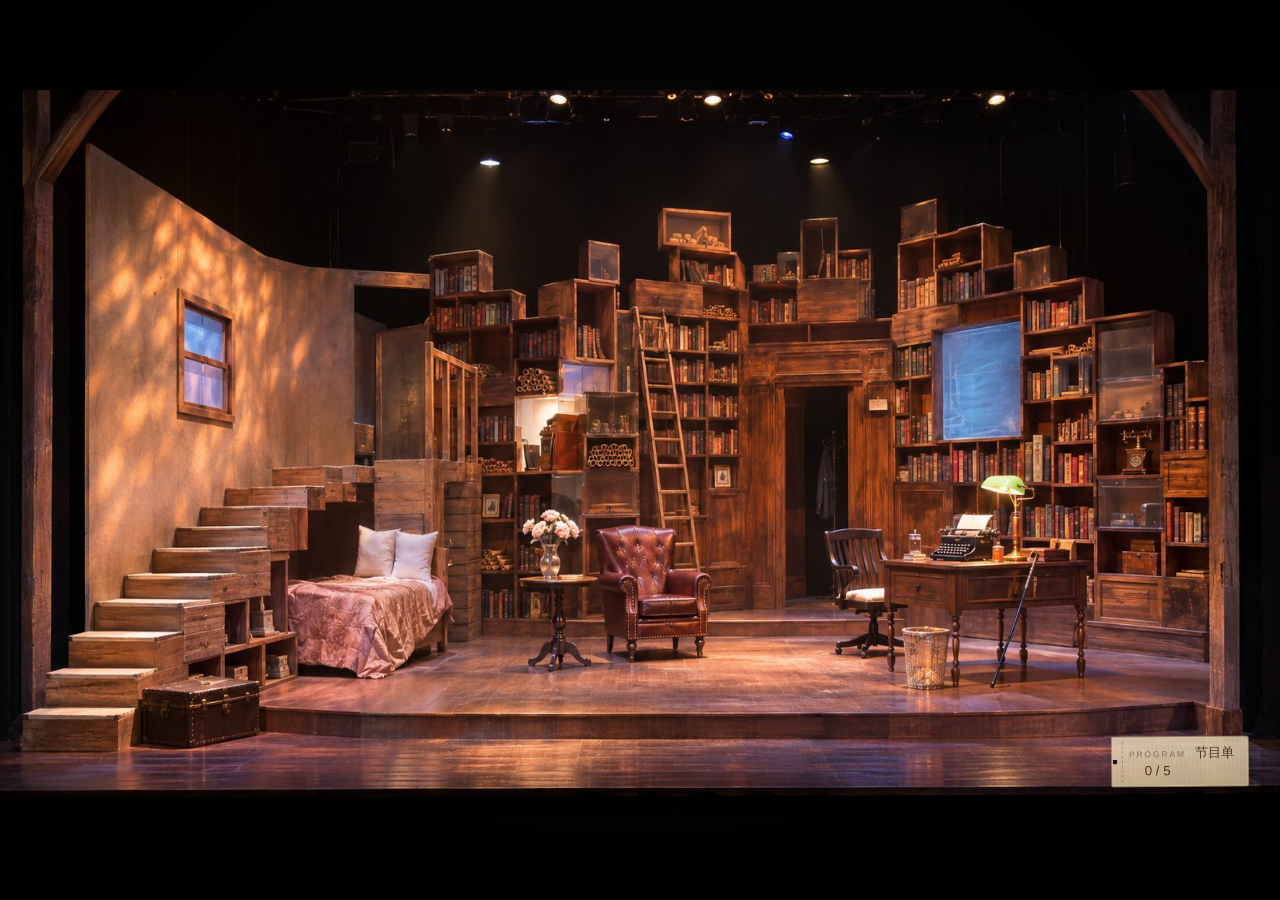
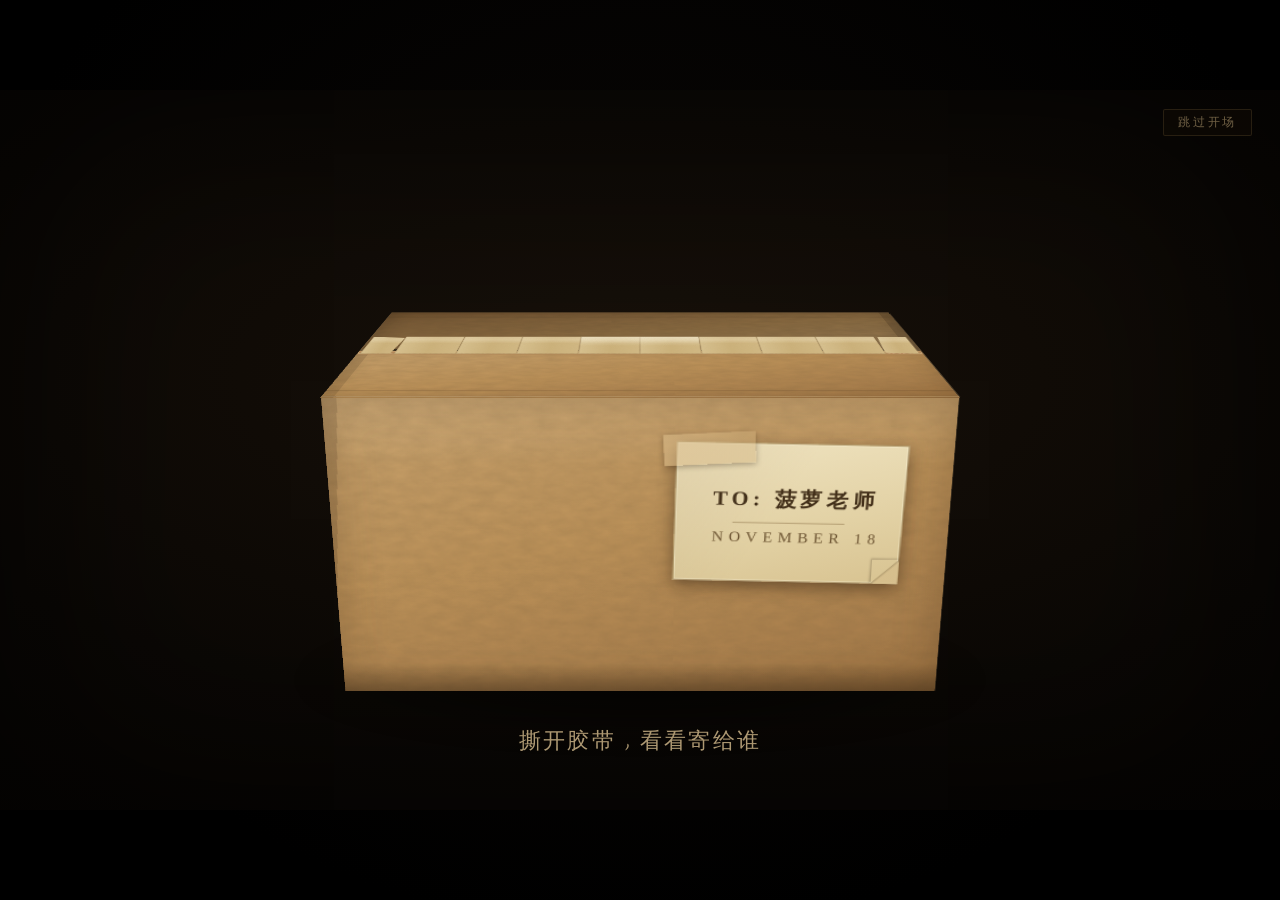
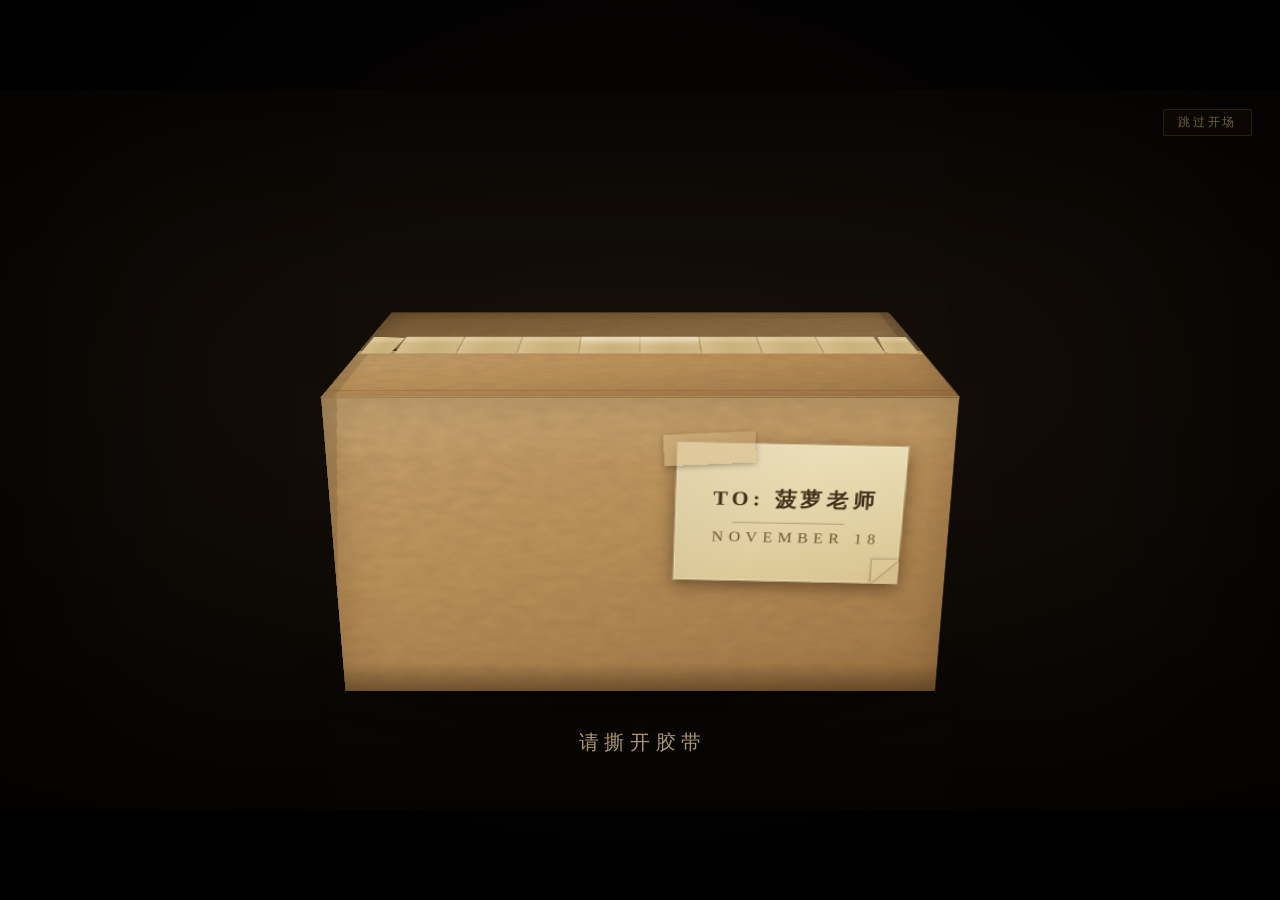
